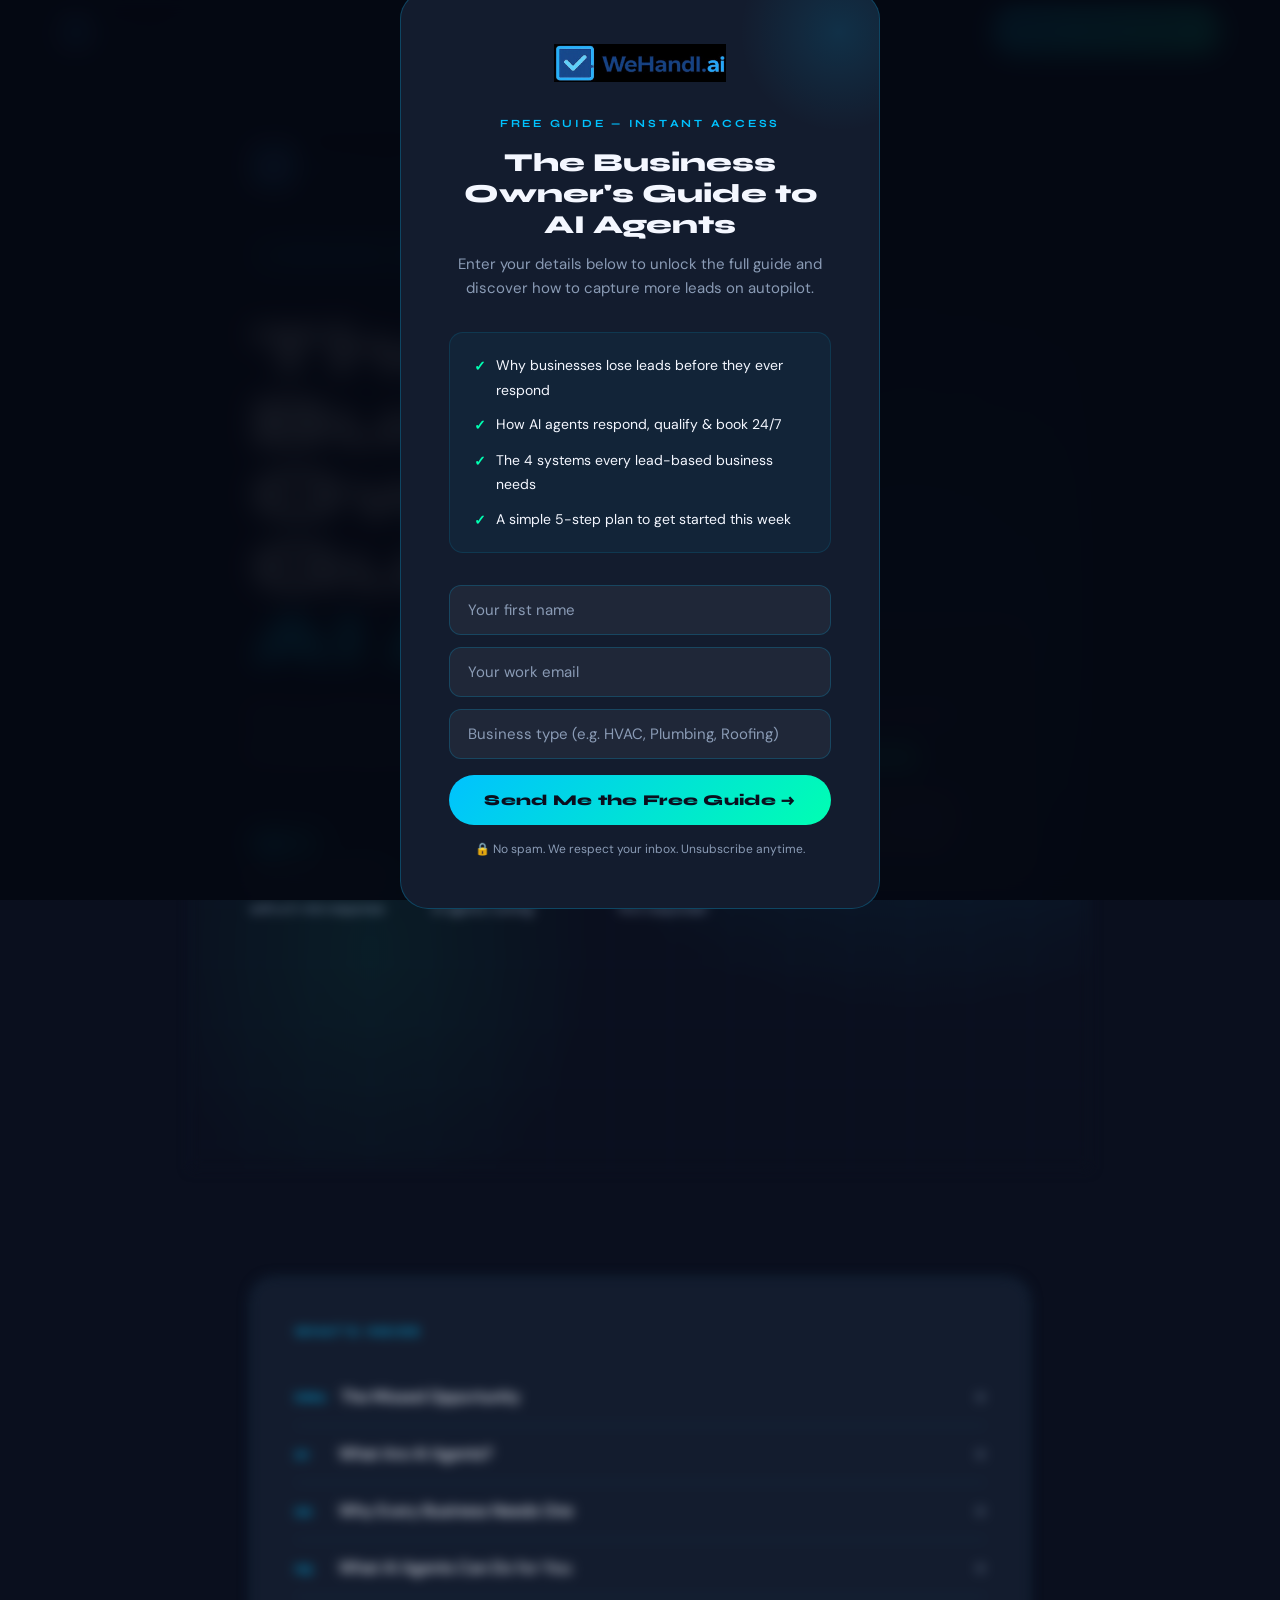
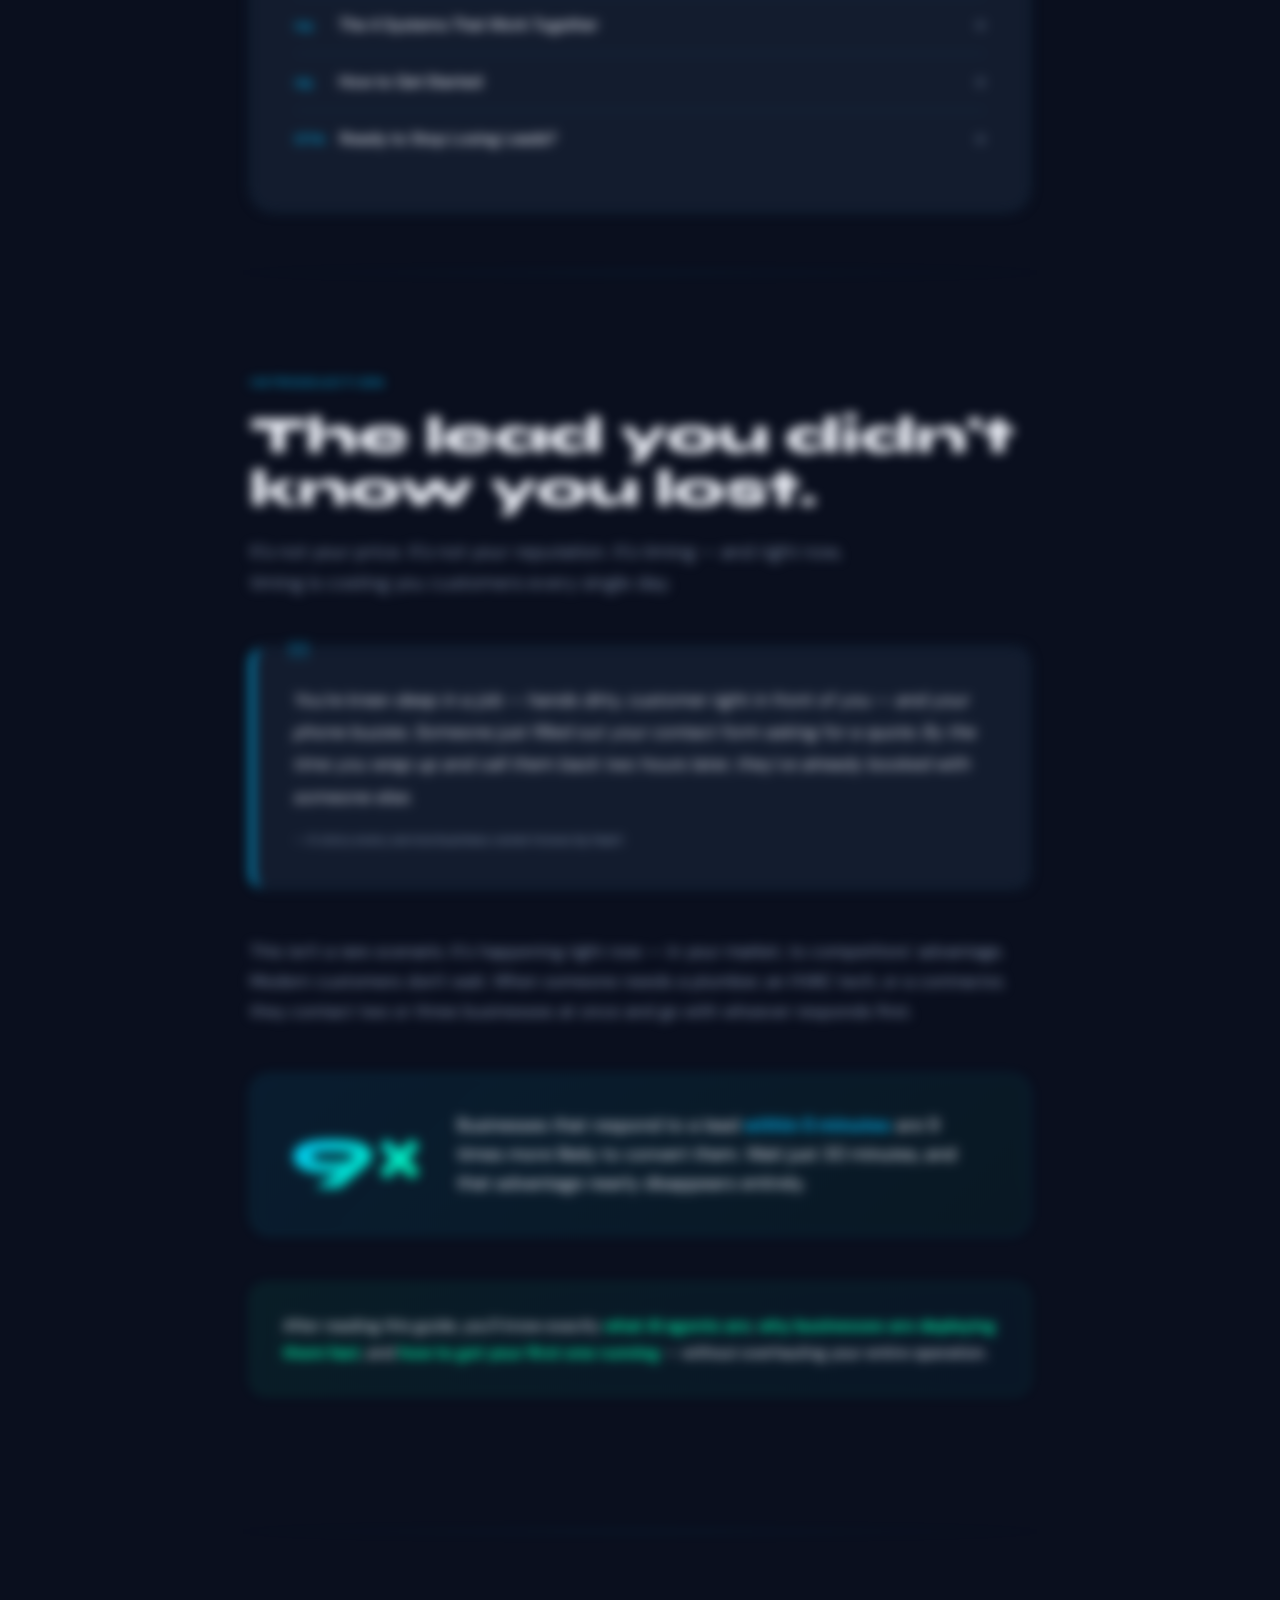
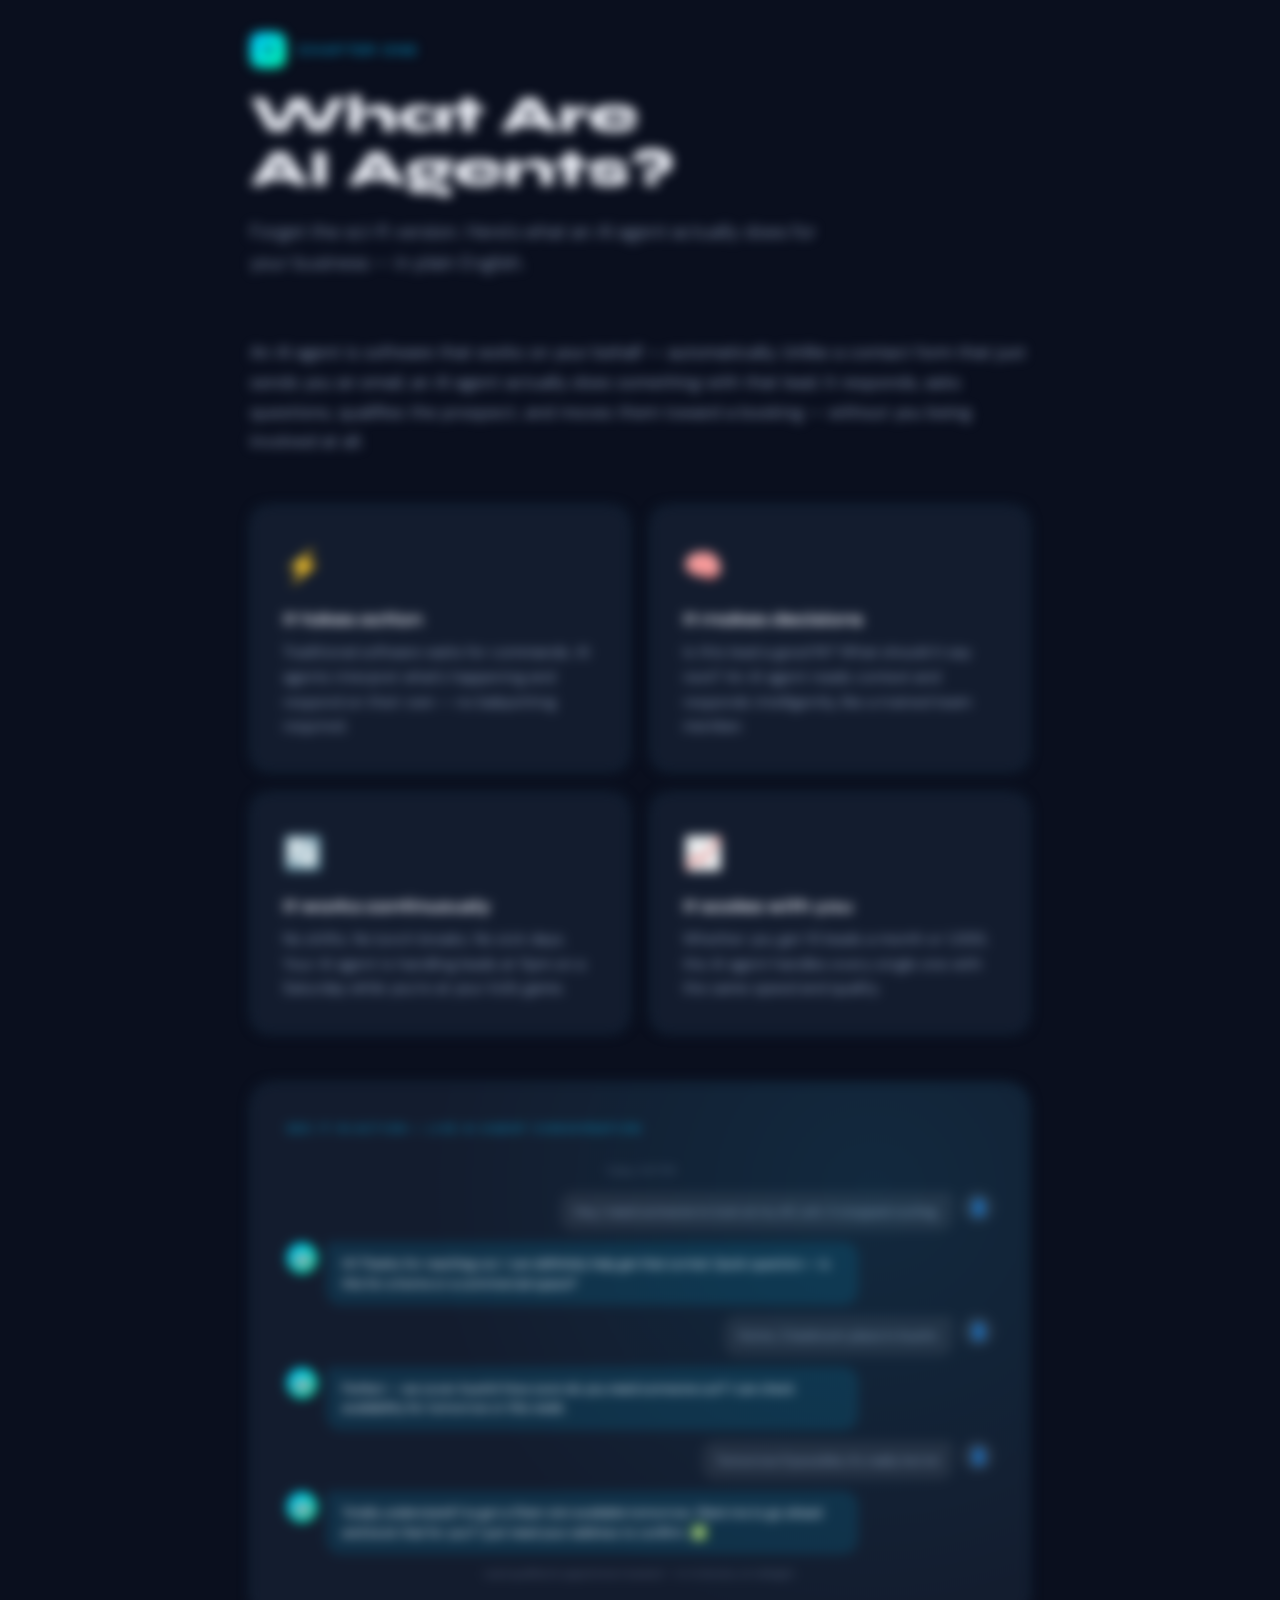
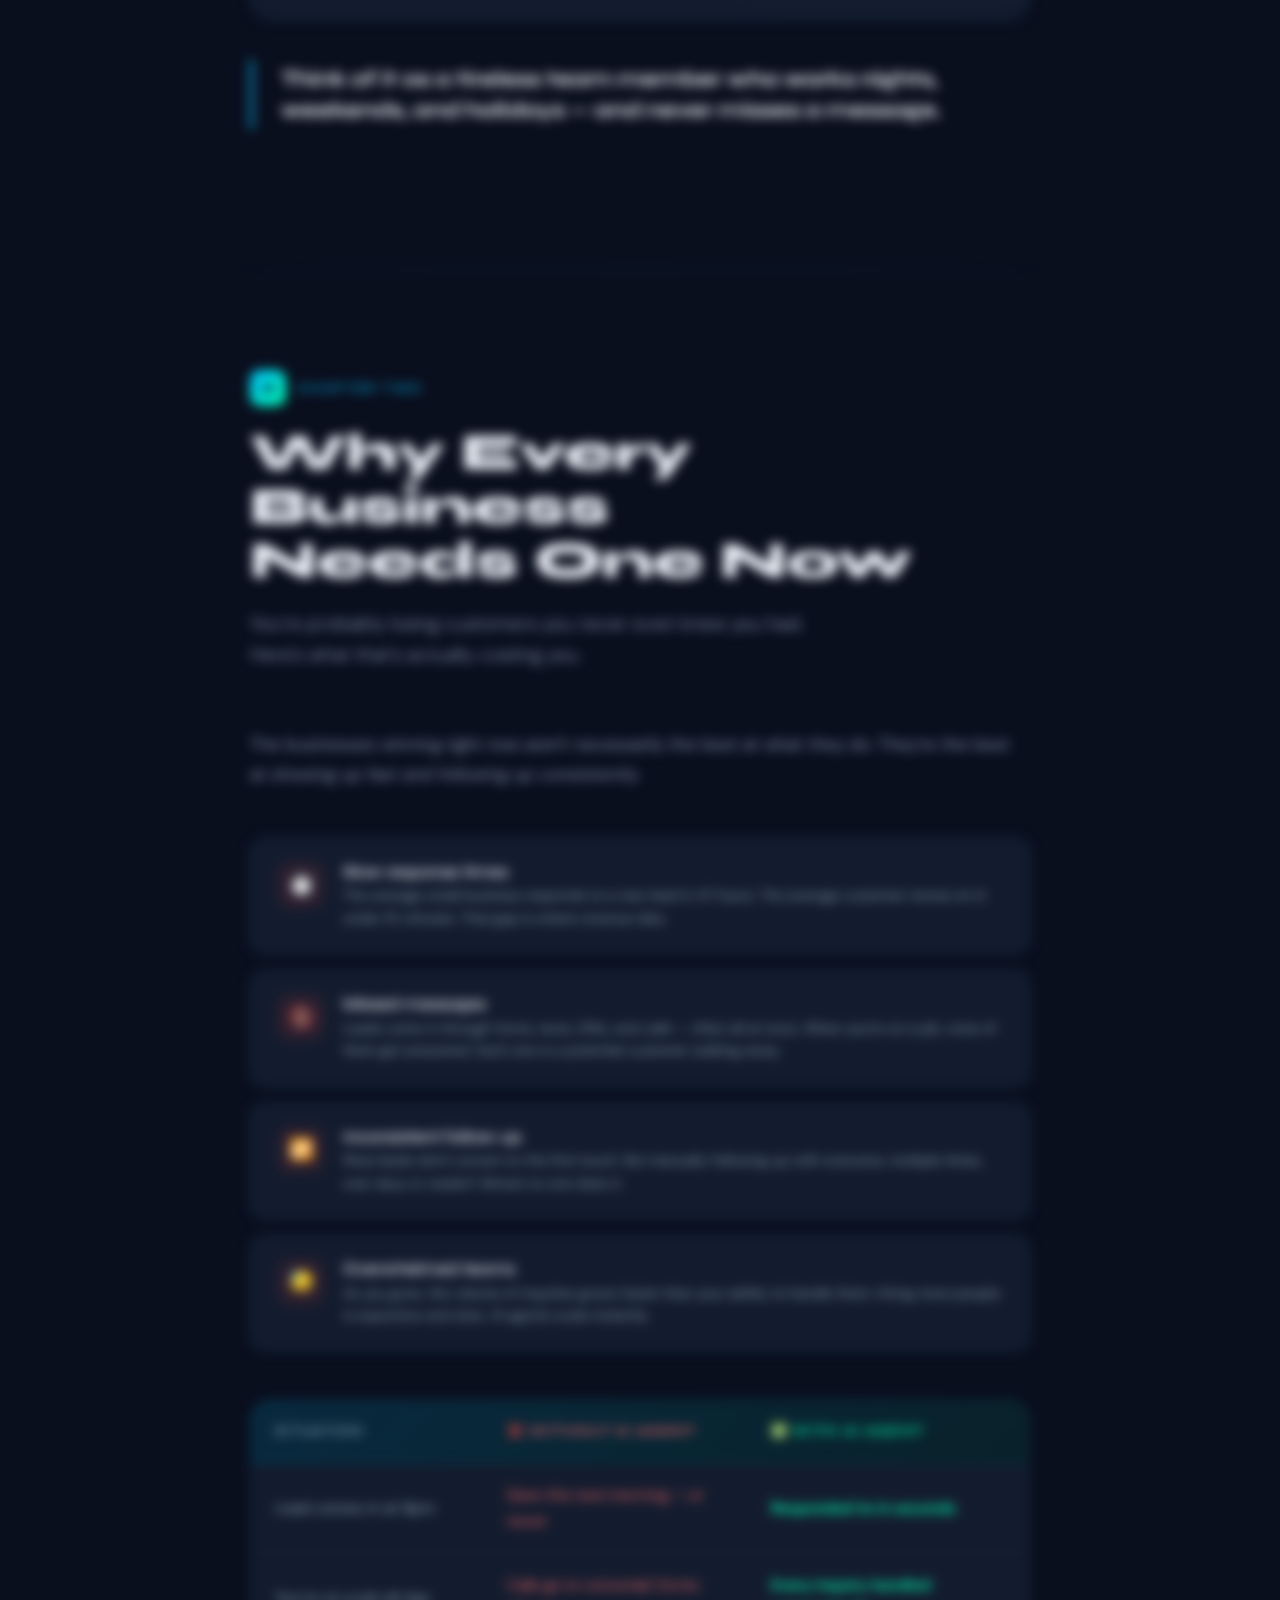
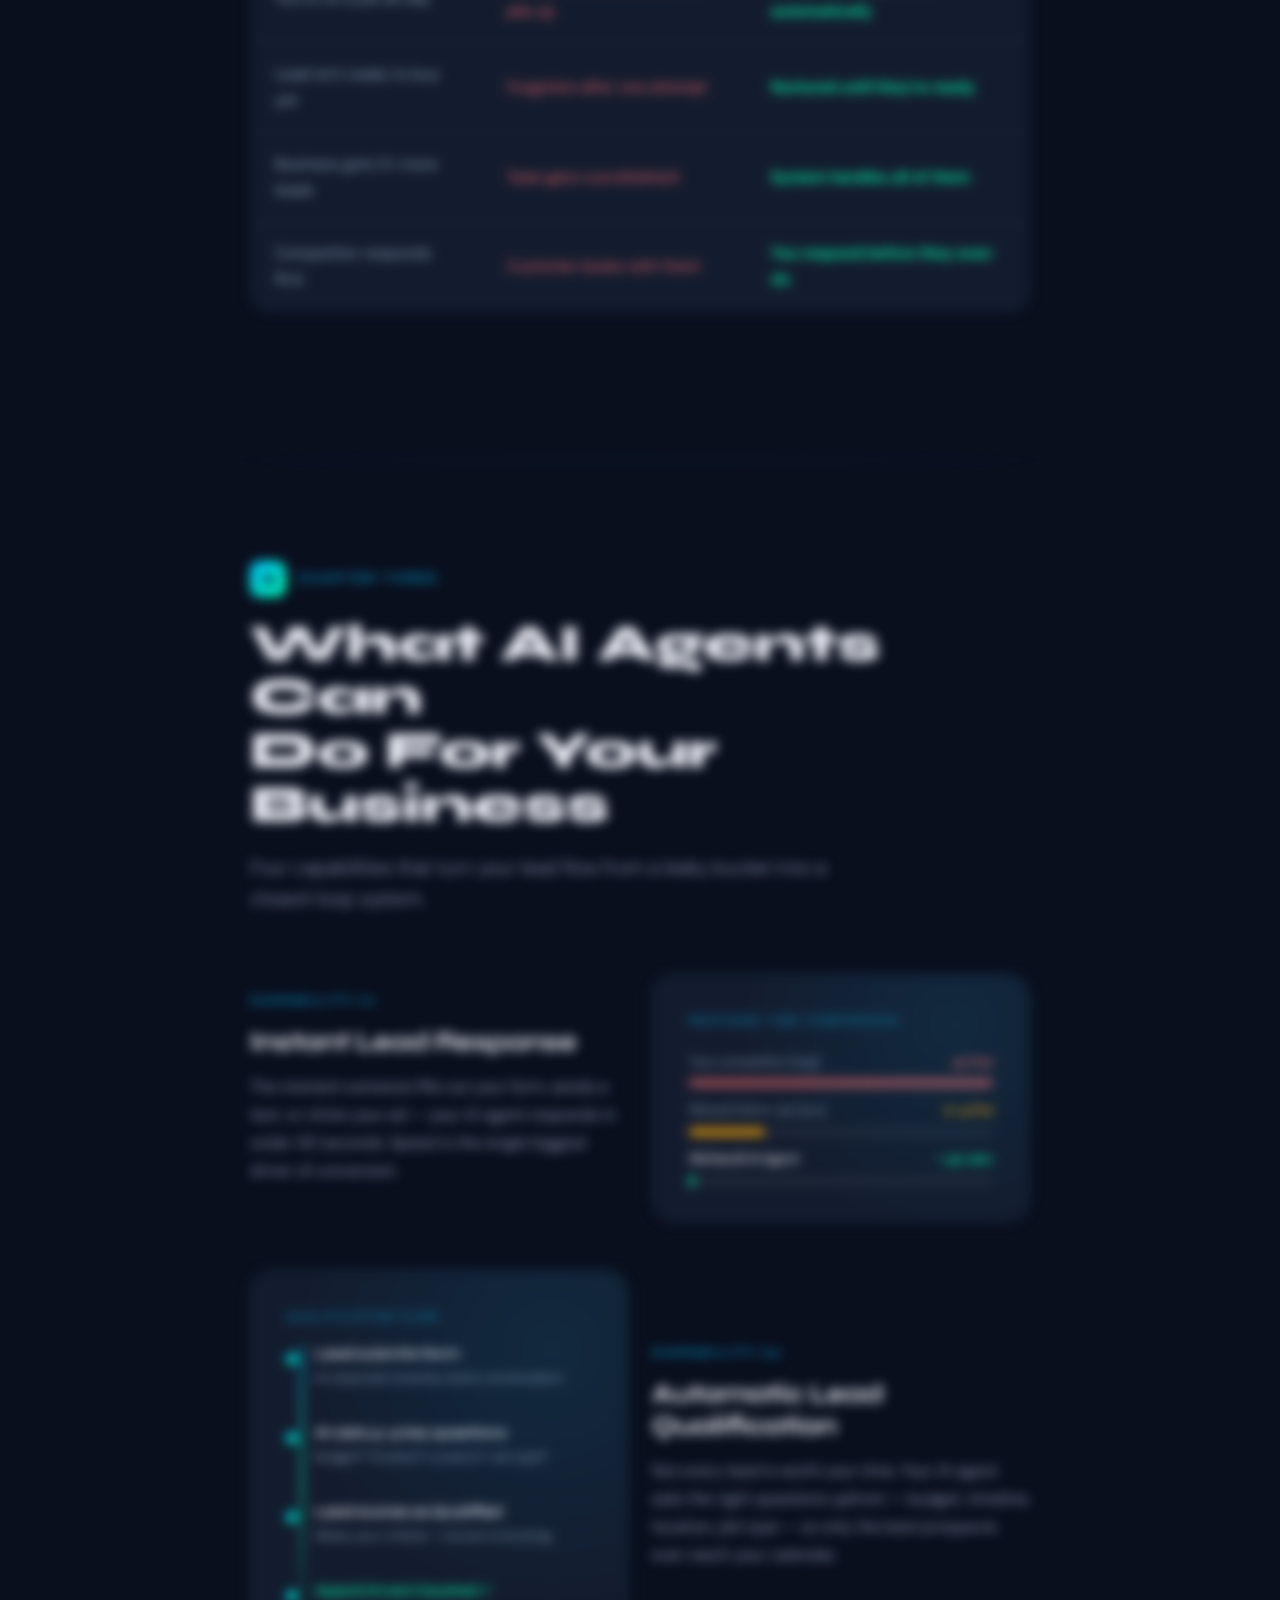
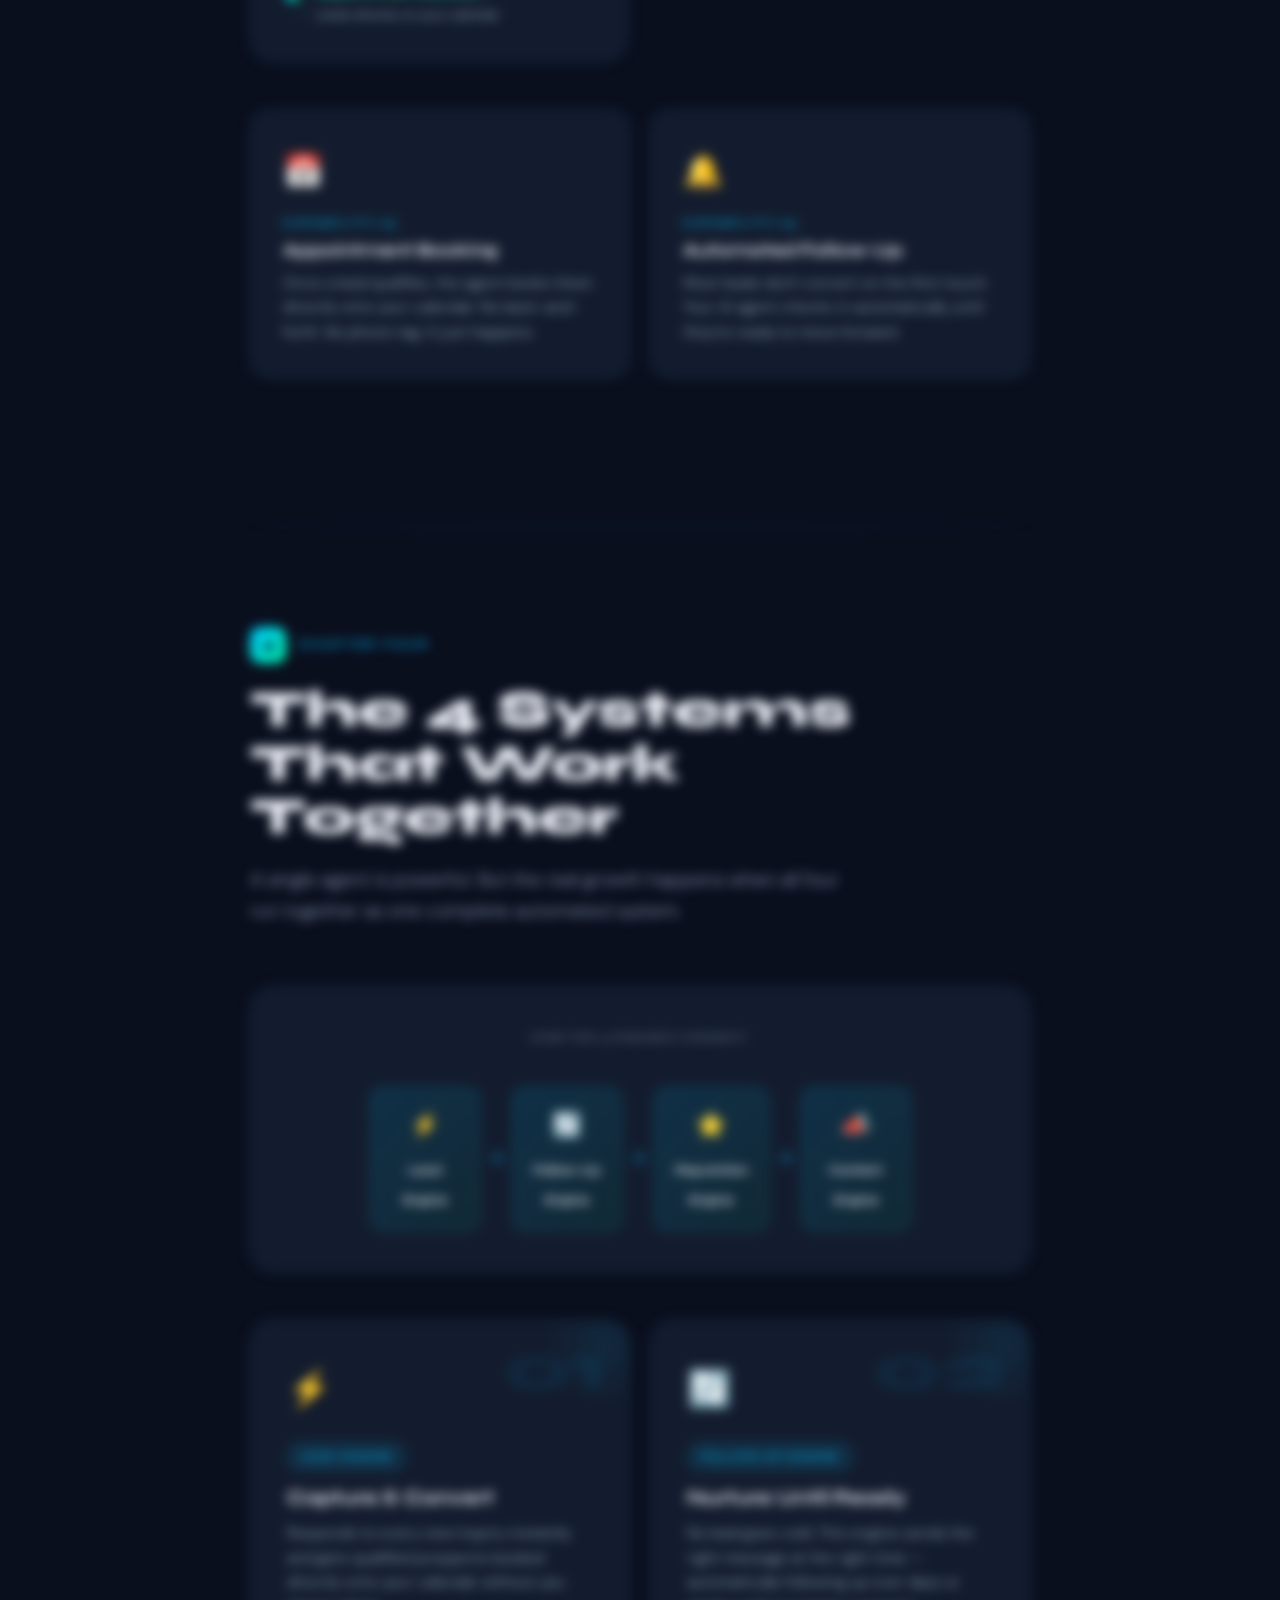
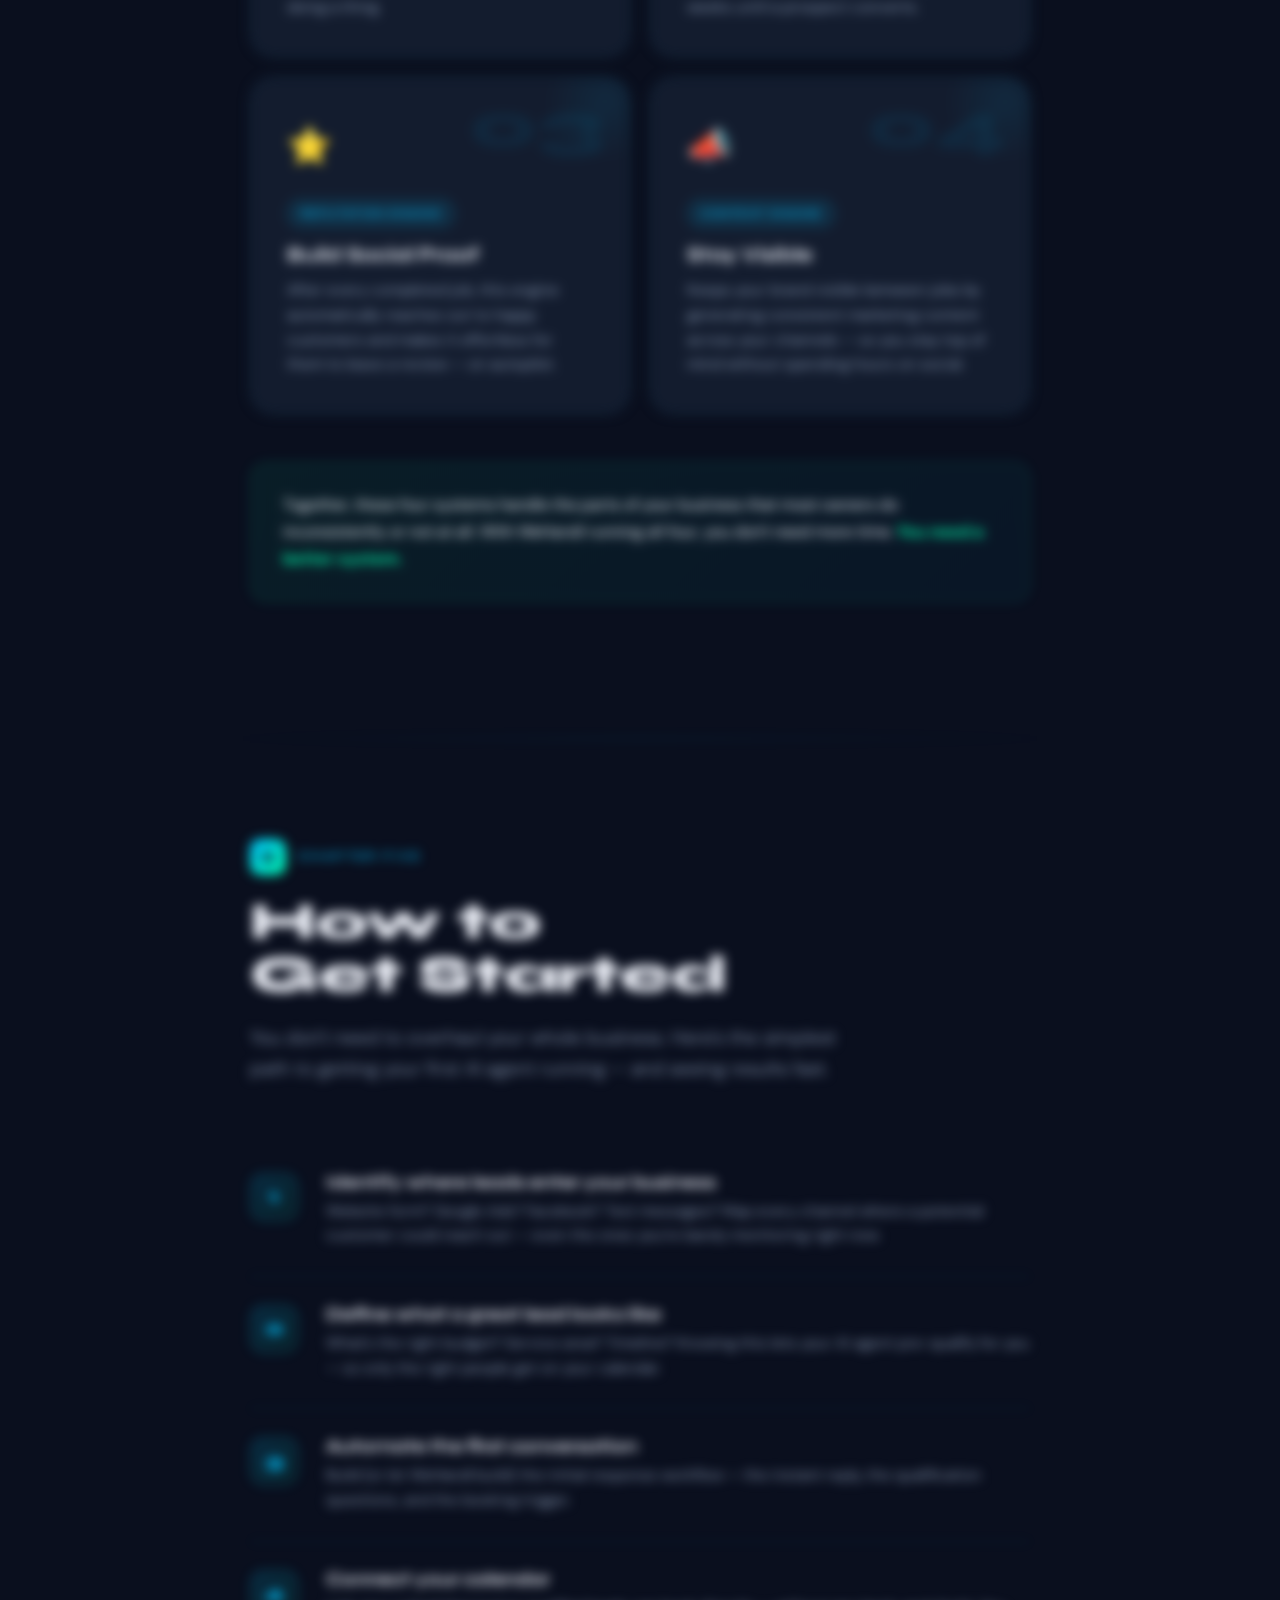
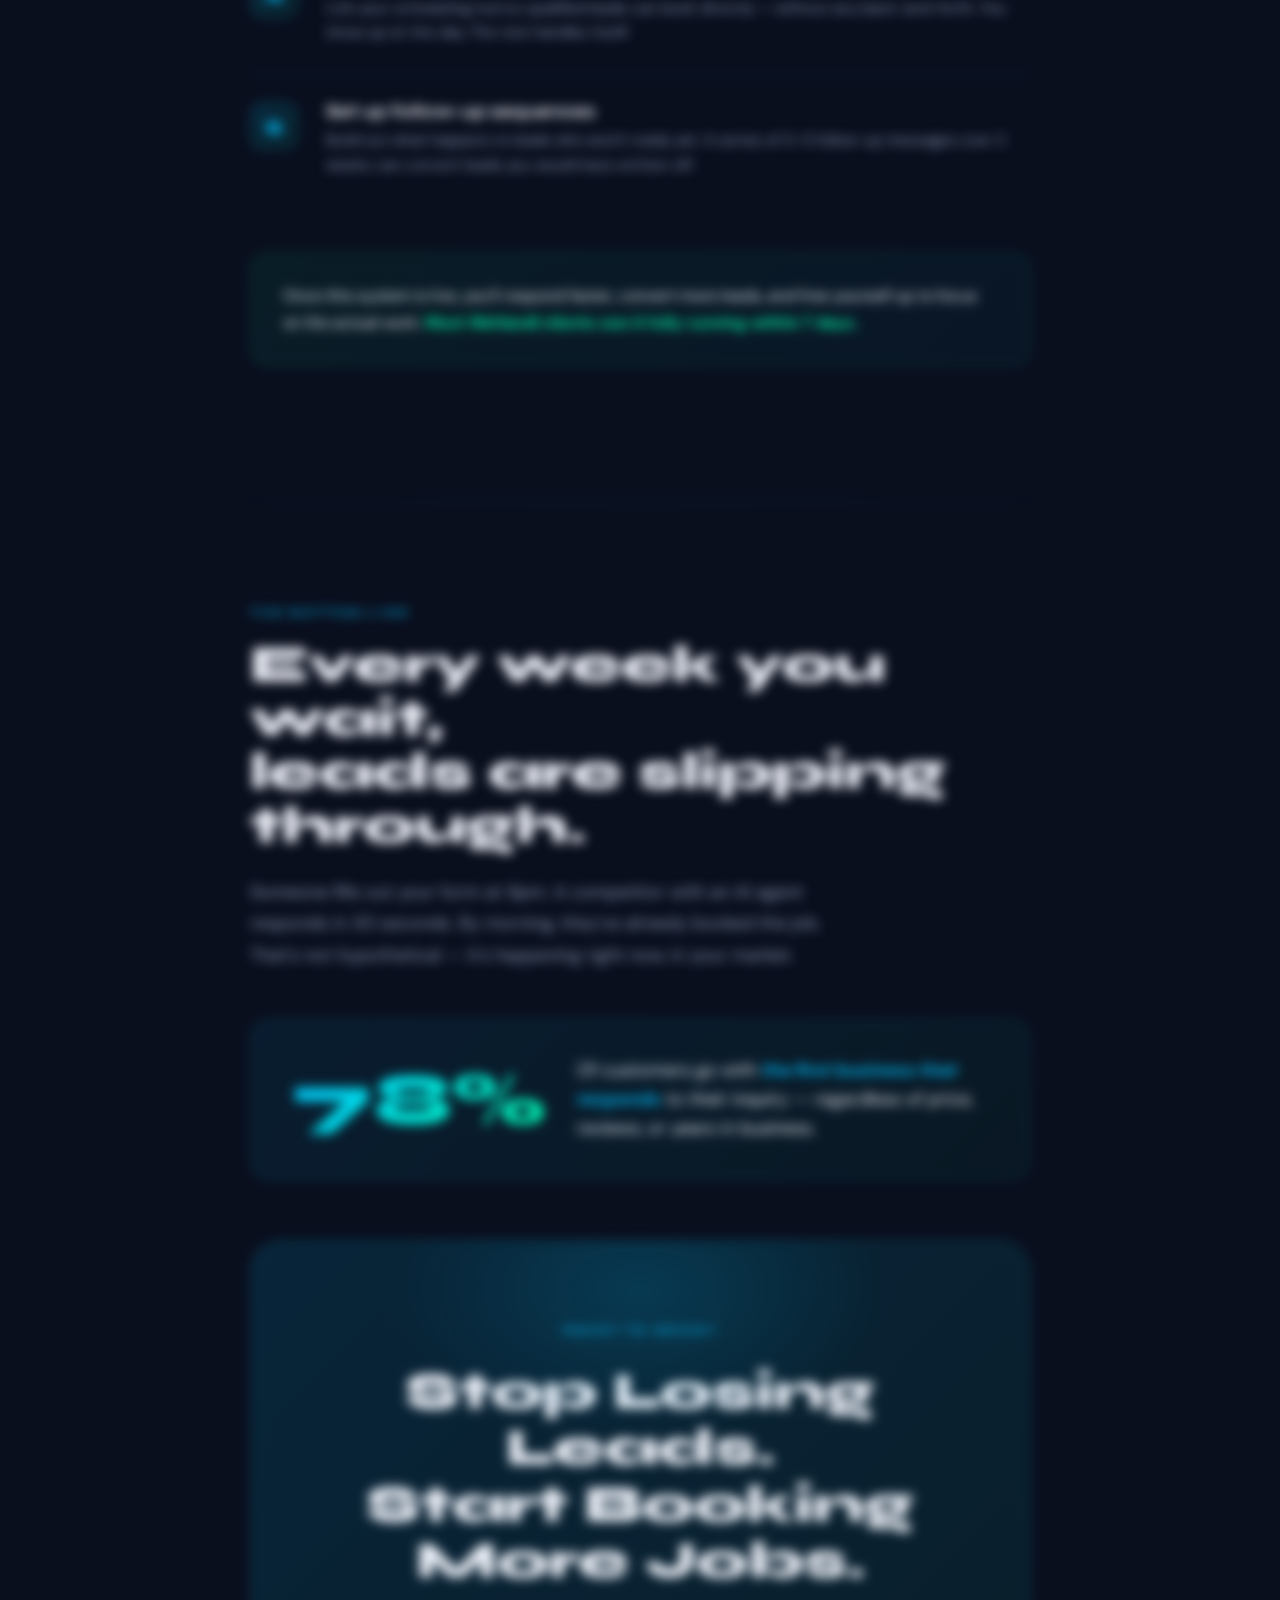
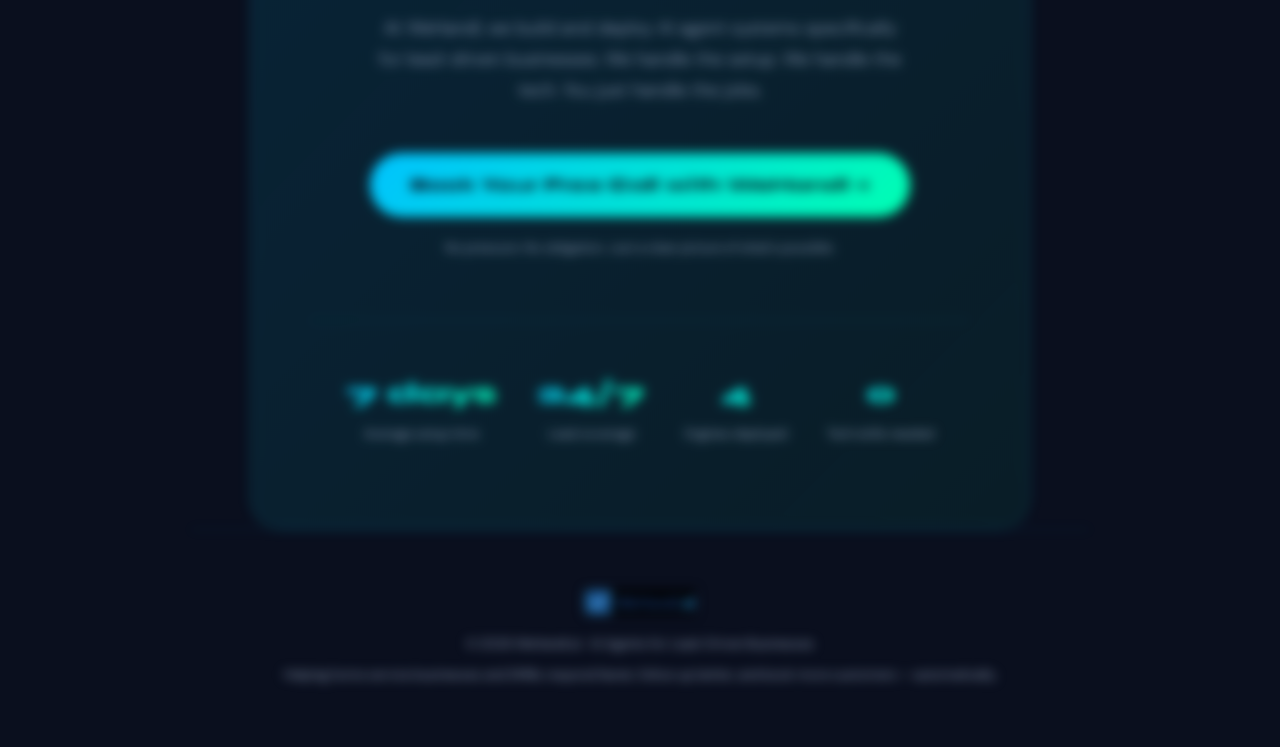
==== guide.html @ 61c63abf "Add files via upload" ====
<!DOCTYPE html>
<html lang="en">
<head>
<meta charset="UTF-8">
<meta name="viewport" content="width=device-width, initial-scale=1.0">
<title>WeHandl.ai — Free Guide: The Business Owner's Guide to AI Agents</title>
<link rel="preconnect" href="https://fonts.googleapis.com">
<link href="https://fonts.googleapis.com/css2?family=Syne:wght@400;600;700;800&family=DM+Sans:ital,opsz,wght@0,9..40,300;0,9..40,400;0,9..40,500;1,9..40,300&display=swap" rel="stylesheet">
<style>
:root {
  --navy: #0A0F1E;
  --navy-mid: #111827;
  --navy-light: #1E2A40;
  --electric: #00C2FF;
  --mint: #00FFB2;
  --white: #F4F7FF;
  --muted: #8A9BB5;
  --card-bg: #131C2E;
  --border: rgba(0,194,255,0.15);
  --red: #FF4C4C;
}
* { margin:0; padding:0; box-sizing:border-box; }
html { scroll-behavior:smooth; }
body { background:var(--navy); color:var(--white); font-family:'DM Sans',sans-serif; font-size:17px; line-height:1.75; overflow-x:hidden; }
body::before { content:''; position:fixed; inset:0; background-image:url("data:image/svg+xml,%3Csvg viewBox='0 0 256 256' xmlns='http://www.w3.org/2000/svg'%3E%3Cfilter id='noise'%3E%3CfeTurbulence type='fractalNoise' baseFrequency='0.9' numOctaves='4' stitchTiles='stitch'/%3E%3C/filter%3E%3Crect width='100%25' height='100%25' filter='url(%23noise)' opacity='0.03'/%3E%3C/svg%3E"); pointer-events:none; z-index:0; opacity:0.4; }
h1,h2,h3,h4 { font-family:'Syne',sans-serif; line-height:1.1; }

/* ── GATE OVERLAY ── */
#gate-overlay {
  position:fixed; inset:0; z-index:9999;
  background:rgba(5,8,18,0.92);
  backdrop-filter:blur(12px);
  display:flex; align-items:center; justify-content:center;
  padding:20px;
}
.gate-card {
  background:var(--card-bg);
  border:1px solid rgba(0,194,255,0.25);
  border-radius:28px;
  padding:52px 48px 48px;
  max-width:480px;
  width:100%;
  position:relative;
  overflow:hidden;
  animation:gateIn 0.5s cubic-bezier(0.16,1,0.3,1) forwards;
}
@keyframes gateIn { from { opacity:0; transform:translateY(30px) scale(0.96); } to { opacity:1; transform:none; } }
.gate-card::before {
  content:''; position:absolute; top:-60px; right:-60px;
  width:200px; height:200px; border-radius:50%;
  background:radial-gradient(circle, rgba(0,194,255,0.12), transparent 70%);
  pointer-events:none;
}
.gate-logo { display:block; height:38px; margin:0 auto 32px; }
.gate-eyebrow {
  font-family:'Syne',sans-serif; font-size:11px; font-weight:700;
  letter-spacing:0.25em; text-transform:uppercase; color:var(--electric);
  text-align:center; margin-bottom:14px;
}
.gate-headline {
  font-family:'Syne',sans-serif; font-size:26px; font-weight:800;
  text-align:center; line-height:1.2; margin-bottom:12px;
}
.gate-sub {
  font-size:15px; color:var(--muted); text-align:center;
  margin-bottom:32px; line-height:1.6;
}
.gate-bullets {
  list-style:none; display:flex; flex-direction:column; gap:10px;
  margin-bottom:32px; padding:20px 24px;
  background:rgba(0,194,255,0.05);
  border:1px solid rgba(0,194,255,0.12); border-radius:14px;
}
.gate-bullets li {
  font-size:14px; color:var(--white); display:flex; align-items:flex-start; gap:10px;
}
.gate-bullets li::before {
  content:'✓'; color:var(--mint); font-weight:700; font-size:14px;
  flex-shrink:0; margin-top:1px;
}
.gate-form { display:flex; flex-direction:column; gap:12px; }
.gate-input {
  background:rgba(255,255,255,0.05);
  border:1px solid rgba(0,194,255,0.2);
  border-radius:12px; padding:14px 18px;
  font-size:15px; color:var(--white);
  font-family:'DM Sans',sans-serif;
  transition:border-color 0.2s;
  outline:none;
  width:100%;
}
.gate-input::placeholder { color:var(--muted); }
.gate-input:focus { border-color:rgba(0,194,255,0.6); }
.gate-input.error { border-color:var(--red); }
.gate-error { font-size:12px; color:var(--red); display:none; margin-top:-6px; }
.gate-btn {
  background:linear-gradient(135deg, var(--electric), var(--mint));
  color:var(--navy); font-family:'Syne',sans-serif; font-weight:800;
  font-size:15px; padding:16px 24px; border-radius:100px;
  border:none; cursor:pointer; transition:transform 0.2s, box-shadow 0.2s;
  letter-spacing:0.02em; margin-top:4px;
}
.gate-btn:hover { transform:translateY(-2px); box-shadow:0 16px 40px rgba(0,194,255,0.3); }
.gate-disclaimer { font-size:12px; color:var(--muted); text-align:center; margin-top:14px; }

/* ── EBOOK (blurred until gate cleared) ── */
#ebook-wrap { filter:blur(6px); pointer-events:none; user-select:none; transition:filter 0.6s ease; }
#ebook-wrap.unlocked { filter:none; pointer-events:auto; user-select:auto; }

/* ── NAV BAR ── */
.top-nav {
  position:sticky; top:0; z-index:100;
  background:rgba(10,15,30,0.9); backdrop-filter:blur(20px);
  border-bottom:1px solid var(--border);
  padding:0 60px; height:64px;
  display:flex; align-items:center; justify-content:space-between;
  max-width:100%;
}
.nav-logo { height:30px; }
.nav-cta {
  display:inline-flex; align-items:center; gap:8px;
  background:linear-gradient(135deg, var(--electric), var(--mint));
  color:var(--navy); font-family:'Syne',sans-serif; font-weight:800;
  font-size:13px; padding:10px 22px; border-radius:100px;
  text-decoration:none; transition:transform 0.2s;
}
.nav-cta:hover { transform:translateY(-1px); }

/* ── LAYOUT ── */
.page { position:relative; width:100%; max-width:900px; margin:0 auto; padding:100px 60px; z-index:1; }
.page-divider { width:100%; height:1px; background:linear-gradient(90deg,transparent,var(--electric),transparent); opacity:0.25; max-width:900px; margin:0 auto; }

/* ── COVER ── */
.cover {
  min-height:100vh; display:flex; flex-direction:column; justify-content:center;
  position:relative; overflow:hidden; padding:80px 60px; max-width:900px; margin:0 auto;
}
.cover-bg { position:absolute; inset:0; background:radial-gradient(ellipse 80% 60% at 80% 50%, rgba(0,194,255,0.12), transparent 60%), radial-gradient(ellipse 50% 50% at 20% 80%, rgba(0,255,178,0.06), transparent 50%), var(--navy); z-index:0; }
.cover-grid { position:absolute; inset:0; background-image:linear-gradient(rgba(0,194,255,0.04) 1px,transparent 1px),linear-gradient(90deg,rgba(0,194,255,0.04) 1px,transparent 1px); background-size:60px 60px; z-index:0; }
.cover-content { position:relative; z-index:1; }
.cover-logo { height:44px; margin-bottom:48px; display:block; }
.cover-badge { display:inline-flex; align-items:center; gap:8px; background:rgba(0,194,255,0.1); border:1px solid rgba(0,194,255,0.3); border-radius:100px; padding:8px 20px; font-family:'Syne',sans-serif; font-size:12px; font-weight:600; letter-spacing:0.12em; text-transform:uppercase; color:var(--electric); margin-bottom:40px; }
.cover-badge .dot { width:6px; height:6px; background:var(--electric); border-radius:50%; animation:pulse 2s infinite; }
@keyframes pulse { 0%,100%{opacity:1;transform:scale(1)} 50%{opacity:0.4;transform:scale(0.8)} }
.cover h1 { font-size:clamp(42px,6vw,72px); font-weight:800; line-height:1.0; margin-bottom:24px; max-width:680px; }
.cover h1 .accent { background:linear-gradient(135deg,var(--electric),var(--mint)); -webkit-background-clip:text; -webkit-text-fill-color:transparent; background-clip:text; }
.cover-sub { font-size:20px; font-weight:300; color:var(--muted); max-width:520px; margin-bottom:60px; line-height:1.6; }
.cover-stats { display:flex; gap:48px; flex-wrap:wrap; }
.cover-stat .number { font-family:'Syne',sans-serif; font-size:36px; font-weight:800; background:linear-gradient(135deg,var(--electric),var(--mint)); -webkit-background-clip:text; -webkit-text-fill-color:transparent; background-clip:text; display:block; line-height:1; margin-bottom:4px; }
.cover-stat .label { font-size:13px; color:var(--muted); }
.cover-bottom { display:flex; justify-content:space-between; align-items:flex-end; margin-top:80px; padding-top:40px; border-top:1px solid var(--border); }
.cover-bottom-logo { height:28px; }
.cover-tagline { font-size:13px; color:var(--muted); text-align:right; }
.cover-float-card { position:absolute; right:60px; top:50%; transform:translateY(-50%); width:240px; background:var(--card-bg); border:1px solid var(--border); border-radius:20px; padding:28px; z-index:2; }
.cover-float-card .card-icon { width:44px; height:44px; background:linear-gradient(135deg,rgba(0,194,255,0.2),rgba(0,255,178,0.1)); border-radius:12px; display:flex; align-items:center; justify-content:center; font-size:22px; margin-bottom:16px; }
.cover-float-card .card-label { font-size:11px; color:var(--muted); text-transform:uppercase; letter-spacing:0.1em; font-family:'Syne',sans-serif; margin-bottom:6px; }
.cover-float-card .card-value { font-family:'Syne',sans-serif; font-size:28px; font-weight:800; color:var(--mint); }
.cover-float-card .card-desc { font-size:13px; color:var(--muted); margin-top:8px; }

/* ── TYPOGRAPHY ── */
.eyebrow { font-family:'Syne',sans-serif; font-size:11px; font-weight:700; letter-spacing:0.25em; text-transform:uppercase; color:var(--electric); display:block; margin-bottom:16px; }
.section-header { margin-bottom:60px; }
.chapter-label { display:inline-flex; align-items:center; gap:12px; margin-bottom:20px; }
.chapter-num { width:36px; height:36px; background:linear-gradient(135deg,var(--electric),var(--mint)); border-radius:10px; display:flex; align-items:center; justify-content:center; font-family:'Syne',sans-serif; font-size:14px; font-weight:800; color:var(--navy); }
.chapter-text { font-family:'Syne',sans-serif; font-size:12px; font-weight:600; letter-spacing:0.2em; text-transform:uppercase; color:var(--electric); }
.section-title { font-size:clamp(32px,4vw,52px); font-weight:800; line-height:1.05; margin-bottom:20px; }
.section-lead { font-size:19px; color:var(--muted); max-width:600px; line-height:1.65; font-weight:300; }

/* ── INTRO ── */
.intro-scenario { background:var(--card-bg); border:1px solid var(--border); border-left:4px solid var(--electric); border-radius:16px; padding:36px 40px; margin:48px 0; position:relative; }
.intro-scenario::before { content:'"'; position:absolute; top:-20px; left:32px; font-family:'Syne',sans-serif; font-size:80px; color:var(--electric); opacity:0.3; line-height:1; }
.intro-scenario p { font-size:18px; font-style:italic; color:var(--white); line-height:1.8; font-weight:300; }
.intro-scenario .scenario-credit { margin-top:16px; font-size:13px; color:var(--muted); font-style:normal; }

/* ── STAT CALLOUT ── */
.stat-callout { display:flex; align-items:center; gap:32px; background:linear-gradient(135deg,rgba(0,194,255,0.08),rgba(0,255,178,0.04)); border:1px solid rgba(0,194,255,0.2); border-radius:20px; padding:36px 40px; margin:48px 0; }
.stat-callout .big-stat { font-family:'Syne',sans-serif; font-size:72px; font-weight:800; line-height:1; background:linear-gradient(135deg,var(--electric),var(--mint)); -webkit-background-clip:text; -webkit-text-fill-color:transparent; background-clip:text; white-space:nowrap; flex-shrink:0; }
.stat-callout .stat-context { font-size:18px; color:var(--white); line-height:1.6; }
.stat-callout .stat-context strong { color:var(--electric); }

/* ── CAPABILITY GRID ── */
.cap-grid { display:grid; grid-template-columns:1fr 1fr; gap:20px; margin:48px 0; }
.cap-card { background:var(--card-bg); border:1px solid var(--border); border-radius:20px; padding:32px; transition:border-color 0.3s, transform 0.3s; }
.cap-card:hover { border-color:rgba(0,194,255,0.5); transform:translateY(-4px); }
.cap-icon { font-size:32px; margin-bottom:16px; display:block; }
.cap-card h3 { font-size:18px; font-weight:700; margin-bottom:10px; }
.cap-card p { font-size:15px; color:var(--muted); line-height:1.65; }

/* ── CHAT MOCK ── */
.feature-visual { background:var(--card-bg); border:1px solid var(--border); border-radius:24px; padding:36px; position:relative; overflow:hidden; }
.feature-visual::after { content:''; position:absolute; inset:0; background:radial-gradient(circle at 80% 20%,rgba(0,194,255,0.08),transparent 60%); pointer-events:none; }
.mock-chat { display:flex; flex-direction:column; gap:12px; }
.chat-msg { display:flex; align-items:flex-start; gap:10px; }
.chat-msg.ai { flex-direction:row; }
.chat-msg.user { flex-direction:row-reverse; }
.chat-avatar { width:30px; height:30px; border-radius:50%; display:flex; align-items:center; justify-content:center; font-size:14px; flex-shrink:0; }
.chat-msg.ai .chat-avatar { background:linear-gradient(135deg,var(--electric),var(--mint)); }
.chat-msg.user .chat-avatar { background:rgba(255,255,255,0.1); }
.chat-bubble { max-width:75%; padding:10px 14px; border-radius:14px; font-size:13px; line-height:1.5; }
.chat-msg.ai .chat-bubble { background:rgba(0,194,255,0.12); border:1px solid rgba(0,194,255,0.2); color:var(--white); border-top-left-radius:4px; }
.chat-msg.user .chat-bubble { background:rgba(255,255,255,0.07); color:var(--muted); border-top-right-radius:4px; }
.chat-time { font-size:10px; color:var(--muted); text-align:center; opacity:0.6; }

/* ── PAIN LIST ── */
.pain-list { margin:48px 0; display:flex; flex-direction:column; gap:16px; }
.pain-item { display:flex; align-items:flex-start; gap:20px; padding:24px 28px; background:var(--card-bg); border:1px solid var(--border); border-radius:16px; transition:border-color 0.3s; }
.pain-item:hover { border-color:rgba(0,194,255,0.4); }
.pain-icon { width:44px; height:44px; border-radius:12px; background:rgba(255,60,60,0.1); border:1px solid rgba(255,60,60,0.2); display:flex; align-items:center; justify-content:center; font-size:20px; flex-shrink:0; }
.pain-item h4 { font-size:16px; font-weight:600; margin-bottom:4px; }
.pain-item p { font-size:14px; color:var(--muted); line-height:1.6; }

/* ── COMPARE TABLE ── */
.compare-table { width:100%; border-collapse:separate; border-spacing:0; margin:48px 0; border-radius:20px; overflow:hidden; border:1px solid var(--border); }
.compare-table thead tr { background:linear-gradient(135deg,rgba(0,194,255,0.15),rgba(0,255,178,0.08)); }
.compare-table th { padding:20px 24px; font-family:'Syne',sans-serif; font-size:13px; font-weight:700; text-transform:uppercase; letter-spacing:0.1em; text-align:left; border-bottom:1px solid var(--border); }
.compare-table th:first-child { color:var(--muted); }
.compare-table th:nth-child(2) { color:#ff6b6b; }
.compare-table th:nth-child(3) { color:var(--mint); }
.compare-table td { padding:18px 24px; font-size:15px; border-bottom:1px solid rgba(255,255,255,0.04); background:var(--card-bg); }
.compare-table tr:last-child td { border-bottom:none; }
.compare-table td:first-child { color:var(--muted); font-weight:500; }
.check { color:var(--mint); font-weight:700; }
.cross { color:#ff6b6b; }

/* ── FEATURE ROW ── */
.feature-row { display:grid; grid-template-columns:1fr 1fr; gap:24px; margin:48px 0; align-items:center; }
.feature-row.reverse { direction:rtl; }
.feature-row.reverse > * { direction:ltr; }
.feature-text h3 { font-size:26px; font-weight:700; margin-bottom:16px; line-height:1.2; }
.feature-text p { font-size:16px; color:var(--muted); line-height:1.75; margin-bottom:20px; }

/* ── TIMELINE ── */
.timeline { position:relative; margin:48px 0; padding-left:40px; }
.timeline::before { content:''; position:absolute; left:14px; top:0; bottom:0; width:2px; background:linear-gradient(180deg,var(--electric),var(--mint),transparent); }
.timeline-step { position:relative; margin-bottom:36px; }
.timeline-step:last-child { margin-bottom:0; }
.timeline-dot { position:absolute; left:-32px; top:4px; width:18px; height:18px; background:linear-gradient(135deg,var(--electric),var(--mint)); border-radius:50%; border:3px solid var(--navy); }
.timeline-step h4 { font-size:17px; font-weight:700; margin-bottom:6px; }
.timeline-step p { font-size:15px; color:var(--muted); line-height:1.65; }

/* ── ENGINES GRID ── */
.engines-grid { display:grid; grid-template-columns:1fr 1fr; gap:20px; margin:48px 0; }
.engine-card { background:var(--card-bg); border:1px solid var(--border); border-radius:24px; padding:36px; position:relative; overflow:hidden; transition:transform 0.3s, border-color 0.3s; }
.engine-card:hover { transform:translateY(-6px); border-color:rgba(0,194,255,0.5); }
.engine-card::before { content:''; position:absolute; top:0; right:0; width:120px; height:120px; border-radius:50%; background:radial-gradient(circle,rgba(0,194,255,0.08),transparent 70%); transform:translate(30%,-30%); }
.engine-number { font-family:'Syne',sans-serif; font-size:64px; font-weight:800; color:rgba(0,194,255,0.08); position:absolute; top:16px; right:24px; line-height:1; }
.engine-icon { font-size:36px; margin-bottom:20px; display:block; }
.engine-card h3 { font-size:20px; font-weight:700; margin-bottom:12px; }
.engine-card .engine-tag { display:inline-block; background:rgba(0,194,255,0.1); border:1px solid rgba(0,194,255,0.2); border-radius:100px; padding:4px 12px; font-size:11px; font-family:'Syne',sans-serif; font-weight:600; letter-spacing:0.1em; text-transform:uppercase; color:var(--electric); margin-bottom:16px; }
.engine-card p { font-size:15px; color:var(--muted); line-height:1.65; }

/* ── PROCESS DIAGRAM ── */
.process-diagram { background:var(--card-bg); border:1px solid var(--border); border-radius:24px; padding:40px; margin:48px 0; text-align:center; }
.process-flow { display:flex; align-items:center; justify-content:center; flex-wrap:wrap; gap:8px; }
.process-node { background:linear-gradient(135deg,rgba(0,194,255,0.12),rgba(0,255,178,0.06)); border:1px solid rgba(0,194,255,0.25); border-radius:14px; padding:16px 20px; text-align:center; min-width:110px; }
.process-node .node-icon { font-size:24px; display:block; margin-bottom:8px; }
.process-node .node-label { font-family:'Syne',sans-serif; font-size:12px; font-weight:700; color:var(--white); line-height:1.3; }
.process-arrow { color:var(--electric); font-size:20px; opacity:0.6; }

/* ── STEPS ── */
.steps-list { margin:48px 0; counter-reset:steps; display:flex; flex-direction:column; gap:0; }
.step-item { display:flex; gap:28px; align-items:flex-start; padding:28px 0; border-bottom:1px solid var(--border); transition:padding-left 0.3s; }
.step-item:last-child { border-bottom:none; }
.step-item:hover { padding-left:8px; }
.step-num { width:48px; height:48px; border-radius:14px; background:linear-gradient(135deg,rgba(0,194,255,0.15),rgba(0,255,178,0.08)); border:1px solid rgba(0,194,255,0.25); display:flex; align-items:center; justify-content:center; font-family:'Syne',sans-serif; font-size:18px; font-weight:800; color:var(--electric); flex-shrink:0; }
.step-content h4 { font-size:18px; font-weight:700; margin-bottom:6px; }
.step-content p { font-size:15px; color:var(--muted); line-height:1.65; }

/* ── HIGHLIGHT BOX ── */
.highlight-box { background:linear-gradient(135deg,rgba(0,255,178,0.06),rgba(0,194,255,0.04)); border:1px solid rgba(0,255,178,0.2); border-radius:16px; padding:28px 32px; margin:36px 0; }
.highlight-box p { font-size:16px; color:var(--white); line-height:1.7; }
.highlight-box strong { color:var(--mint); }

/* ── PULL QUOTE ── */
.pull-quote { border-left:3px solid var(--electric); padding:4px 0 4px 28px; margin:40px 0; }
.pull-quote p { font-family:'Syne',sans-serif; font-size:22px; font-weight:700; line-height:1.4; color:var(--white); }

/* ── CTA SECTION ── */
.cta-section { position:relative; overflow:hidden; background:linear-gradient(135deg,rgba(0,194,255,0.12),rgba(0,255,178,0.06)); border:1px solid rgba(0,194,255,0.25); border-radius:32px; padding:80px 60px; text-align:center; margin:0 auto; max-width:900px; }
.cta-section::before { content:''; position:absolute; top:-100px; left:50%; transform:translateX(-50%); width:500px; height:300px; background:radial-gradient(ellipse,rgba(0,194,255,0.15),transparent 70%); pointer-events:none; }
.cta-section .cta-eyebrow { font-family:'Syne',sans-serif; font-size:11px; font-weight:700; letter-spacing:0.25em; text-transform:uppercase; color:var(--electric); margin-bottom:24px; display:block; }
.cta-section h2 { font-size:clamp(32px,4vw,52px); font-weight:800; margin-bottom:24px; line-height:1.1; }
.cta-section p { font-size:18px; color:var(--muted); max-width:540px; margin:0 auto 48px; line-height:1.7; font-weight:300; }
.cta-btn { display:inline-flex; align-items:center; gap:12px; background:linear-gradient(135deg,var(--electric),var(--mint)); color:var(--navy); font-family:'Syne',sans-serif; font-weight:800; font-size:16px; padding:18px 40px; border-radius:100px; text-decoration:none; transition:transform 0.2s, box-shadow 0.2s; cursor:pointer; border:none; letter-spacing:0.02em; }
.cta-btn:hover { transform:translateY(-3px); box-shadow:0 20px 60px rgba(0,194,255,0.35); }
.cta-micro { margin-top:20px; font-size:13px; color:var(--muted); }
.cta-proof { display:flex; justify-content:center; gap:40px; margin-top:60px; padding-top:48px; border-top:1px solid var(--border); flex-wrap:wrap; }
.proof-item { text-align:center; }
.proof-item .proof-num { font-family:'Syne',sans-serif; font-size:28px; font-weight:800; background:linear-gradient(135deg,var(--electric),var(--mint)); -webkit-background-clip:text; -webkit-text-fill-color:transparent; background-clip:text; display:block; }
.proof-item .proof-label { font-size:13px; color:var(--muted); }

/* ── TOC ── */
.toc { background:var(--card-bg); border:1px solid var(--border); border-radius:24px; padding:44px; margin:48px 0 0; }
.toc-title { font-family:'Syne',sans-serif; font-size:11px; font-weight:700; letter-spacing:0.2em; text-transform:uppercase; color:var(--electric); margin-bottom:28px; }
.toc-list { list-style:none; }
.toc-item { display:flex; align-items:center; gap:16px; padding:14px 0; border-bottom:1px solid var(--border); text-decoration:none; color:inherit; transition:padding-left 0.2s; }
.toc-item:last-child { border-bottom:none; }
.toc-item:hover { padding-left:6px; }
.toc-item .toc-num { font-family:'Syne',sans-serif; font-size:12px; color:var(--electric); font-weight:700; min-width:28px; }
.toc-item .toc-name { font-size:16px; color:var(--white); font-weight:500; flex:1; }
.toc-item .toc-arrow { color:var(--muted); font-size:14px; }

/* ── FOOTER ── */
.footer { text-align:center; padding:60px; border-top:1px solid var(--border); color:var(--muted); font-size:13px; max-width:900px; margin:0 auto; }
.footer-logo { height:24px; margin-bottom:12px; }

/* ── FADE IN ── */
.fade-in { opacity:0; transform:translateY(24px); animation:fadeIn 0.7s ease forwards; }
@keyframes fadeIn { to { opacity:1; transform:none; } }
.fade-in:nth-child(1){animation-delay:0.1s}
.fade-in:nth-child(2){animation-delay:0.25s}
.fade-in:nth-child(3){animation-delay:0.4s}
.fade-in:nth-child(4){animation-delay:0.55s}
</style>
</head>
<body>

<!-- ═══ GATE OVERLAY ═══ -->
<div id="gate-overlay">
  <div class="gate-card">
    <img class="gate-logo" src="[data-uri]" alt="WeHandl.ai">
    <div class="gate-eyebrow">Free Guide — Instant Access</div>
    <h2 class="gate-headline">The Business Owner's Guide to AI Agents</h2>
    <p class="gate-sub">Enter your details below to unlock the full guide and discover how to capture more leads on autopilot.</p>
    <ul class="gate-bullets">
      <li>Why businesses lose leads before they ever respond</li>
      <li>How AI agents respond, qualify &amp; book 24/7</li>
      <li>The 4 systems every lead-based business needs</li>
      <li>A simple 5-step plan to get started this week</li>
    </ul>
    <div class="gate-form" id="gateForm">
      <input class="gate-input" id="gateName" type="text" placeholder="Your first name" autocomplete="given-name">
      <div class="gate-error" id="nameErr">Please enter your name</div>
      <input class="gate-input" id="gateEmail" type="email" placeholder="Your work email" autocomplete="email">
      <div class="gate-error" id="emailErr">Please enter a valid email</div>
      <input class="gate-input" id="gateBiz" type="text" placeholder="Business type (e.g. HVAC, Plumbing, Roofing)">
      <button class="gate-btn" onclick="unlockGuide()">Send Me the Free Guide →</button>
    </div>
    <p class="gate-disclaimer">🔒 No spam. We respect your inbox. Unsubscribe anytime.</p>
  </div>
</div>

<!-- ═══ EBOOK WRAP ═══ -->
<div id="ebook-wrap">

<!-- NAV -->
<nav class="top-nav">
  <img class="nav-logo" src="[data-uri]" alt="WeHandl.ai">
  <a class="nav-cta" href="https://wehandl.ai" target="_blank">Book a Free Call →</a>
</nav>

<!-- COVER -->
<div class="cover">
  <div class="cover-bg"></div>
  <div class="cover-grid"></div>
  <div class="cover-content">
    <img class="cover-logo fade-in" src="[data-uri]" alt="WeHandl.ai">
    <div class="cover-badge fade-in"><span class="dot"></span>Free Guide — wehandl.ai</div>
    <h1 class="fade-in">The Business<br>Owner's Guide to<br><span class="accent">AI Agents</span></h1>
    <p class="cover-sub fade-in">How to capture more leads, respond instantly,<br>and book more customers — automatically.</p>
    <div class="cover-stats fade-in">
      <div class="cover-stat"><span class="number">9×</span><span class="label">More likely to convert<br>with a 5-min response</span></div>
      <div class="cover-stat"><span class="number">24/7</span><span class="label">Lead coverage with<br>AI agents running</span></div>
      <div class="cover-stat"><span class="number">78%</span><span class="label">Leads go to the<br>first responder</span></div>
    </div>
  </div>
  <div class="cover-bottom">
    <img class="cover-bottom-logo" src="[data-uri]" alt="WeHandl.ai">
    <div class="cover-tagline">wehandl.ai<br>AI Agents for Lead-Driven Businesses</div>
  </div>
  <div class="cover-float-card fade-in">
    <div class="card-icon">🤖</div>
    <div class="card-label">New lead incoming</div>
    <div class="card-value">0:02</div>
    <div class="card-desc">AI agent responded in 2 seconds. Lead qualified. Appointment booked.</div>
  </div>
</div>

<!-- TOC -->
<div class="page" style="padding-top:60px;padding-bottom:60px;">
  <div class="toc">
    <div class="toc-title">What's Inside</div>
    <ul class="toc-list">
      <a class="toc-item" href="#intro"><span class="toc-num">Intro</span><span class="toc-name">The Missed Opportunity</span><span class="toc-arrow">→</span></a>
      <a class="toc-item" href="#ch1"><span class="toc-num">01</span><span class="toc-name">What Are AI Agents?</span><span class="toc-arrow">→</span></a>
      <a class="toc-item" href="#ch2"><span class="toc-num">02</span><span class="toc-name">Why Every Business Needs One</span><span class="toc-arrow">→</span></a>
      <a class="toc-item" href="#ch3"><span class="toc-num">03</span><span class="toc-name">What AI Agents Can Do for You</span><span class="toc-arrow">→</span></a>
      <a class="toc-item" href="#ch4"><span class="toc-num">04</span><span class="toc-name">The 4 Systems That Work Together</span><span class="toc-arrow">→</span></a>
      <a class="toc-item" href="#ch5"><span class="toc-num">05</span><span class="toc-name">How to Get Started</span><span class="toc-arrow">→</span></a>
      <a class="toc-item" href="#cta"><span class="toc-num">CTA</span><span class="toc-name">Ready to Stop Losing Leads?</span><span class="toc-arrow">→</span></a>
    </ul>
  </div>
</div>

<div class="page-divider"></div>

<!-- INTRO -->
<div id="intro" class="page">
  <span class="eyebrow">Introduction</span>
  <h2 class="section-title">The lead you didn't<br>know you lost.</h2>
  <p class="section-lead">It's not your price. It's not your reputation. It's timing — and right now, timing is costing you customers every single day.</p>
  <div class="intro-scenario">
    <p>You're knee-deep in a job — hands dirty, customer right in front of you — and your phone buzzes. Someone just filled out your contact form asking for a quote. By the time you wrap up and call them back two hours later, they've already booked with someone else.</p>
    <div class="scenario-credit">— A story every service business owner knows by heart</div>
  </div>
  <p style="color:var(--muted);font-size:17px;margin-bottom:24px;">This isn't a rare scenario. It's happening right now — in your market, to competitors' advantage. Modern customers don't wait. When someone needs a plumber, an HVAC tech, or a contractor, they contact two or three businesses at once and go with whoever responds first.</p>
  <div class="stat-callout">
    <div class="big-stat">9×</div>
    <div class="stat-context">Businesses that respond to a lead <strong>within 5 minutes</strong> are 9 times more likely to convert them. Wait just 30 minutes, and that advantage nearly disappears entirely.</div>
  </div>
  <div class="highlight-box">
    <p>After reading this guide, you'll know exactly <strong>what AI agents are</strong>, <strong>why businesses are deploying them fast</strong>, and <strong>how to get your first one running</strong> — without overhauling your entire operation.</p>
  </div>
</div>

<div class="page-divider"></div>

<!-- CH1 -->
<div id="ch1" class="page">
  <div class="section-header">
    <div class="chapter-label"><div class="chapter-num">1</div><span class="chapter-text">Chapter One</span></div>
    <h2 class="section-title">What Are<br>AI Agents?</h2>
    <p class="section-lead">Forget the sci-fi version. Here's what an AI agent actually does for your business — in plain English.</p>
  </div>
  <p style="color:var(--muted);font-size:17px;margin-bottom:32px;">An AI agent is software that works on your behalf — automatically. Unlike a contact form that just sends you an email, an AI agent actually <em>does something</em> with that lead. It responds, asks questions, qualifies the prospect, and moves them toward a booking — without you being involved at all.</p>
  <div class="cap-grid">
    <div class="cap-card"><span class="cap-icon">⚡</span><h3>It takes action</h3><p>Traditional software waits for commands. AI agents interpret what's happening and respond on their own — no babysitting required.</p></div>
    <div class="cap-card"><span class="cap-icon">🧠</span><h3>It makes decisions</h3><p>Is this lead a good fit? What should it say next? An AI agent reads context and responds intelligently, like a trained team member.</p></div>
    <div class="cap-card"><span class="cap-icon">🔄</span><h3>It works continuously</h3><p>No shifts. No lunch breaks. No sick days. Your AI agent is handling leads at 11pm on a Saturday while you're at your kid's game.</p></div>
    <div class="cap-card"><span class="cap-icon">📈</span><h3>It scales with you</h3><p>Whether you get 10 leads a month or 1,000, the AI agent handles every single one with the same speed and quality.</p></div>
  </div>
  <div class="feature-visual" style="margin-top:0;">
    <p style="font-family:'Syne',sans-serif;font-size:11px;text-transform:uppercase;letter-spacing:0.2em;color:var(--electric);margin-bottom:24px;">See it in action — Live AI Agent Conversation</p>
    <div class="mock-chat">
      <div class="chat-time">Today, 11:47 PM</div>
      <div class="chat-msg user"><div class="chat-avatar">👤</div><div class="chat-bubble">Hey, I need someone to look at my AC unit. It stopped cooling.</div></div>
      <div class="chat-msg ai"><div class="chat-avatar">🤖</div><div class="chat-bubble">Hi! Thanks for reaching out. I can definitely help get that sorted. Quick question — is this for a home or a commercial space?</div></div>
      <div class="chat-msg user"><div class="chat-avatar">👤</div><div class="chat-bubble">Home. 3 bedroom place in Austin.</div></div>
      <div class="chat-msg ai"><div class="chat-avatar">🤖</div><div class="chat-bubble">Perfect — we cover Austin! How soon do you need someone out? I can check availability for tomorrow or this week.</div></div>
      <div class="chat-msg user"><div class="chat-avatar">👤</div><div class="chat-bubble">Tomorrow if possible, it's really hot lol</div></div>
      <div class="chat-msg ai"><div class="chat-avatar">🤖</div><div class="chat-bubble">Totally understand! I've got a 10am slot available tomorrow. Want me to go ahead and book that for you? I just need your address to confirm. ✅</div></div>
      <div class="chat-time">Lead qualified &amp; appointment booked — in 4 minutes, at midnight.</div>
    </div>
  </div>
  <div class="pull-quote" style="margin-top:40px;"><p>Think of it as a tireless team member who works nights, weekends, and holidays — and never misses a message.</p></div>
</div>

<div class="page-divider"></div>

<!-- CH2 -->
<div id="ch2" class="page">
  <div class="section-header">
    <div class="chapter-label"><div class="chapter-num">2</div><span class="chapter-text">Chapter Two</span></div>
    <h2 class="section-title">Why Every Business<br>Needs One Now</h2>
    <p class="section-lead">You're probably losing customers you never even knew you had. Here's what that's actually costing you.</p>
  </div>
  <p style="color:var(--muted);font-size:17px;margin-bottom:32px;">The businesses winning right now aren't necessarily the best at what they do. They're the best at <em>showing up fast and following up consistently.</em></p>
  <div class="pain-list">
    <div class="pain-item"><div class="pain-icon">⏱️</div><div><h4>Slow response times</h4><p>The average small business responds to a new lead in 47 hours. The average customer moves on in under 10 minutes. That gap is where revenue dies.</p></div></div>
    <div class="pain-item"><div class="pain-icon">📵</div><div><h4>Missed messages</h4><p>Leads come in through forms, texts, DMs, and calls — often all at once. When you're on a job, none of them get answered. Each one is a potential customer walking away.</p></div></div>
    <div class="pain-item"><div class="pain-icon">🔁</div><div><h4>Inconsistent follow-up</h4><p>Most leads don't convert on the first touch. But manually following up with everyone, multiple times, over days or weeks? Almost no one does it.</p></div></div>
    <div class="pain-item"><div class="pain-icon">😓</div><div><h4>Overwhelmed teams</h4><p>As you grow, the volume of inquiries grows faster than your ability to handle them. Hiring more people is expensive and slow. AI agents scale instantly.</p></div></div>
  </div>
  <table class="compare-table">
    <thead><tr><th>Situation</th><th>❌ Without AI Agent</th><th>✅ With AI Agent</th></tr></thead>
    <tbody>
      <tr><td>Lead comes in at 9pm</td><td class="cross">Seen the next morning — or never</td><td class="check">Responded to in seconds</td></tr>
      <tr><td>You're on a job all day</td><td class="cross">Calls go to voicemail, forms pile up</td><td class="check">Every inquiry handled automatically</td></tr>
      <tr><td>Lead isn't ready to buy yet</td><td class="cross">Forgotten after one attempt</td><td class="check">Nurtured until they're ready</td></tr>
      <tr><td>Business gets 5× more leads</td><td class="cross">Team gets overwhelmed</td><td class="check">System handles all of them</td></tr>
      <tr><td>Competitor responds first</td><td class="cross">Customer books with them</td><td class="check">You respond before they even do</td></tr>
    </tbody>
  </table>
</div>

<div class="page-divider"></div>

<!-- CH3 -->
<div id="ch3" class="page">
  <div class="section-header">
    <div class="chapter-label"><div class="chapter-num">3</div><span class="chapter-text">Chapter Three</span></div>
    <h2 class="section-title">What AI Agents Can<br>Do For Your Business</h2>
    <p class="section-lead">Four capabilities that turn your lead flow from a leaky bucket into a closed-loop system.</p>
  </div>
  <div class="feature-row" style="margin-bottom:48px;">
    <div class="feature-text">
      <span class="eyebrow">Capability 01</span>
      <h3>Instant Lead Response</h3>
      <p>The moment someone fills out your form, sends a text, or clicks your ad — your AI agent responds in under 30 seconds. Speed is the single biggest driver of conversion.</p>
    </div>
    <div class="feature-visual">
      <p style="font-family:'Syne',sans-serif;font-size:11px;text-transform:uppercase;letter-spacing:0.2em;color:var(--electric);margin-bottom:20px;">Response time comparison</p>
      <div style="display:flex;flex-direction:column;gap:12px;">
        <div><div style="display:flex;justify-content:space-between;margin-bottom:6px;"><span style="font-size:13px;color:var(--muted);">Your competitor (avg)</span><span style="font-size:13px;color:#ff6b6b;font-family:'Syne',sans-serif;font-weight:700;">47 hrs</span></div><div style="height:8px;background:rgba(255,255,255,0.06);border-radius:100px;"><div style="height:100%;width:100%;background:#ff6b6b;border-radius:100px;opacity:0.6;"></div></div></div>
        <div><div style="display:flex;justify-content:space-between;margin-bottom:6px;"><span style="font-size:13px;color:var(--muted);">Manual follow-up (you)</span><span style="font-size:13px;color:#ffaa00;font-family:'Syne',sans-serif;font-weight:700;">2–4 hrs</span></div><div style="height:8px;background:rgba(255,255,255,0.06);border-radius:100px;"><div style="height:100%;width:25%;background:#ffaa00;border-radius:100px;opacity:0.8;"></div></div></div>
        <div><div style="display:flex;justify-content:space-between;margin-bottom:6px;"><span style="font-size:13px;color:var(--white);font-weight:500;">WeHandl AI Agent</span><span style="font-size:13px;color:var(--mint);font-family:'Syne',sans-serif;font-weight:700;">&lt; 30 sec</span></div><div style="height:8px;background:rgba(255,255,255,0.06);border-radius:100px;"><div style="height:100%;width:2%;background:var(--mint);border-radius:100px;"></div></div></div>
      </div>
    </div>
  </div>
  <div class="feature-row reverse" style="margin-bottom:48px;">
    <div class="feature-text">
      <span class="eyebrow">Capability 02</span>
      <h3>Automatic Lead Qualification</h3>
      <p>Not every lead is worth your time. Your AI agent asks the right questions upfront — budget, timeline, location, job type — so only the best prospects ever reach your calendar.</p>
    </div>
    <div class="feature-visual">
      <p style="font-family:'Syne',sans-serif;font-size:11px;text-transform:uppercase;letter-spacing:0.2em;color:var(--electric);margin-bottom:20px;">Qualification flow</p>
      <div class="timeline" style="margin:0;padding-left:28px;">
        <div class="timeline-step"><div class="timeline-dot"></div><h4 style="font-size:14px;">Lead submits form</h4><p style="font-size:13px;">AI responds instantly, starts conversation</p></div>
        <div class="timeline-step"><div class="timeline-dot"></div><h4 style="font-size:14px;">AI asks 3–4 key questions</h4><p style="font-size:13px;">Budget? Timeline? Location? Job type?</p></div>
        <div class="timeline-step"><div class="timeline-dot"></div><h4 style="font-size:14px;">Lead scores as Qualified</h4><p style="font-size:13px;">Meets your criteria — moves to booking</p></div>
        <div class="timeline-step" style="margin-bottom:0;"><div class="timeline-dot"></div><h4 style="font-size:14px;color:var(--mint);">Appointment booked ✓</h4><p style="font-size:13px;">Lands directly on your calendar</p></div>
      </div>
    </div>
  </div>
  <div class="cap-grid">
    <div class="cap-card"><span class="cap-icon">📅</span><span class="eyebrow" style="font-size:10px;margin-bottom:8px;">Capability 03</span><h3>Appointment Booking</h3><p>Once a lead qualifies, the agent books them directly onto your calendar. No back-and-forth. No phone tag. It just happens.</p></div>
    <div class="cap-card"><span class="cap-icon">🔔</span><span class="eyebrow" style="font-size:10px;margin-bottom:8px;">Capability 04</span><h3>Automated Follow-Up</h3><p>Most leads don't convert on the first touch. Your AI agent checks in automatically until they're ready to move forward.</p></div>
  </div>
</div>

<div class="page-divider"></div>

<!-- CH4 -->
<div id="ch4" class="page">
  <div class="section-header">
    <div class="chapter-label"><div class="chapter-num">4</div><span class="chapter-text">Chapter Four</span></div>
    <h2 class="section-title">The 4 Systems<br>That Work Together</h2>
    <p class="section-lead">A single agent is powerful. But the real growth happens when all four run together as one complete automated system.</p>
  </div>
  <div class="process-diagram">
    <p style="font-family:'Syne',sans-serif;font-size:11px;text-transform:uppercase;letter-spacing:0.2em;color:var(--muted);margin-bottom:40px;">How the 4 engines connect</p>
    <div class="process-flow">
      <div class="process-node"><span class="node-icon">⚡</span><span class="node-label">Lead<br>Engine</span></div>
      <span class="process-arrow">→</span>
      <div class="process-node"><span class="node-icon">🔄</span><span class="node-label">Follow-Up<br>Engine</span></div>
      <span class="process-arrow">→</span>
      <div class="process-node"><span class="node-icon">⭐</span><span class="node-label">Reputation<br>Engine</span></div>
      <span class="process-arrow">→</span>
      <div class="process-node"><span class="node-icon">📣</span><span class="node-label">Content<br>Engine</span></div>
    </div>
  </div>
  <div class="engines-grid">
    <div class="engine-card"><span class="engine-number">01</span><span class="engine-icon">⚡</span><div class="engine-tag">Lead Engine</div><h3>Capture &amp; Convert</h3><p>Responds to every new inquiry instantly and gets qualified prospects booked directly onto your calendar without you doing a thing.</p></div>
    <div class="engine-card"><span class="engine-number">02</span><span class="engine-icon">🔄</span><div class="engine-tag">Follow-Up Engine</div><h3>Nurture Until Ready</h3><p>No lead goes cold. This engine sends the right message at the right time — automatically following up over days or weeks until a prospect converts.</p></div>
    <div class="engine-card"><span class="engine-number">03</span><span class="engine-icon">⭐</span><div class="engine-tag">Reputation Engine</div><h3>Build Social Proof</h3><p>After every completed job, this engine automatically reaches out to happy customers and makes it effortless for them to leave a review — on autopilot.</p></div>
    <div class="engine-card"><span class="engine-number">04</span><span class="engine-icon">📣</span><div class="engine-tag">Content Engine</div><h3>Stay Visible</h3><p>Keeps your brand visible between jobs by generating consistent marketing content across your channels — so you stay top of mind without spending hours on social.</p></div>
  </div>
  <div class="highlight-box"><p>Together, these four systems handle the parts of your business that most owners do inconsistently or not at all. With WeHandl running all four, you don't need more time. <strong>You need a better system.</strong></p></div>
</div>

<div class="page-divider"></div>

<!-- CH5 -->
<div id="ch5" class="page">
  <div class="section-header">
    <div class="chapter-label"><div class="chapter-num">5</div><span class="chapter-text">Chapter Five</span></div>
    <h2 class="section-title">How to<br>Get Started</h2>
    <p class="section-lead">You don't need to overhaul your whole business. Here's the simplest path to getting your first AI agent running — and seeing results fast.</p>
  </div>
  <div class="steps-list">
    <div class="step-item"><div class="step-num">1</div><div class="step-content"><h4>Identify where leads enter your business</h4><p>Website form? Google Ads? Facebook? Text messages? Map every channel where a potential customer could reach out — even the ones you're barely monitoring right now.</p></div></div>
    <div class="step-item"><div class="step-num">2</div><div class="step-content"><h4>Define what a great lead looks like</h4><p>What's the right budget? Service area? Timeline? Knowing this lets your AI agent pre-qualify for you — so only the right people get on your calendar.</p></div></div>
    <div class="step-item"><div class="step-num">3</div><div class="step-content"><h4>Automate the first conversation</h4><p>Build (or let WeHandl build) the initial response workflow — the instant reply, the qualification questions, and the booking trigger.</p></div></div>
    <div class="step-item"><div class="step-num">4</div><div class="step-content"><h4>Connect your calendar</h4><p>Link your scheduling tool so qualified leads can book directly — without any back-and-forth. You show up on the day. The rest handles itself.</p></div></div>
    <div class="step-item"><div class="step-num">5</div><div class="step-content"><h4>Set up follow-up sequences</h4><p>Build out what happens to leads who aren't ready yet. A series of 3–5 follow-up messages over 2 weeks can convert leads you would have written off.</p></div></div>
  </div>
  <div class="highlight-box"><p>Once this system is live, you'll respond faster, convert more leads, and free yourself up to focus on the actual work. <strong>Most WeHandl clients see it fully running within 7 days.</strong></p></div>
</div>

<div class="page-divider"></div>

<!-- CONCLUSION + CTA -->
<div id="cta" class="page" style="padding-bottom:0;">
  <div style="margin-bottom:60px;">
    <span class="eyebrow">The Bottom Line</span>
    <h2 class="section-title" style="margin-bottom:24px;">Every week you wait,<br>leads are slipping through.</h2>
    <p style="color:var(--muted);font-size:18px;max-width:620px;line-height:1.75;margin-bottom:32px;">Someone fills out your form at 9pm. A competitor with an AI agent responds in 30 seconds. By morning, they've already booked the job. That's not hypothetical — it's happening right now, in your market.</p>
    <div class="stat-callout">
      <div class="big-stat">78%</div>
      <div class="stat-context">Of customers go with <strong>the first business that responds</strong> to their inquiry — regardless of price, reviews, or years in business.</div>
    </div>
  </div>
  <div class="cta-section">
    <span class="cta-eyebrow">Ready to grow?</span>
    <h2>Stop Losing Leads.<br>Start Booking More Jobs.</h2>
    <p>At WeHandl, we build and deploy AI agent systems specifically for lead-driven businesses. We handle the setup. We handle the tech. You just handle the jobs.</p>
    <a class="cta-btn" href="https://wehandl.ai" target="_blank">Book Your Free Call with WeHandl →</a>
    <div class="cta-micro">No pressure. No obligation. Just a clear picture of what's possible.</div>
    <div class="cta-proof">
      <div class="proof-item"><span class="proof-num">7 days</span><span class="proof-label">Average setup time</span></div>
      <div class="proof-item"><span class="proof-num">24/7</span><span class="proof-label">Lead coverage</span></div>
      <div class="proof-item"><span class="proof-num">4</span><span class="proof-label">Engines deployed</span></div>
      <div class="proof-item"><span class="proof-num">0</span><span class="proof-label">Tech skills needed</span></div>
    </div>
  </div>
</div>

<div class="footer">
  <img class="footer-logo" src="[data-uri]" alt="WeHandl.ai">
  <p>© 2026 WeHandl.ai · AI Agents for Lead-Driven Businesses</p>
  <p style="margin-top:8px;">Helping home service businesses and SMBs respond faster, follow up better, and book more customers — automatically.</p>
</div>

</div><!-- end ebook-wrap -->

<script>
function unlockGuide() {
  const name = document.getElementById('gateName').value.trim();
  const email = document.getElementById('gateEmail').value.trim();
  const nameErr = document.getElementById('nameErr');
  const emailErr = document.getElementById('emailErr');
  const nameInput = document.getElementById('gateName');
  const emailInput = document.getElementById('gateEmail');
  let valid = true;
  nameErr.style.display = 'none'; nameInput.classList.remove('error');
  emailErr.style.display = 'none'; emailInput.classList.remove('error');
  if (!name) { nameErr.style.display = 'block'; nameInput.classList.add('error'); valid = false; }
  const emailRe = /^[^\s@]+@[^\s@]+\.[^\s@]+$/;
  if (!email || !emailRe.test(email)) { emailErr.style.display = 'block'; emailInput.classList.add('error'); valid = false; }
  if (!valid) return;
  const btn = document.querySelector('.gate-btn');
  btn.textContent = 'Unlocking your guide...';
  btn.style.opacity = '0.7';
  setTimeout(() => {
    document.getElementById('gate-overlay').style.opacity = '0';
    document.getElementById('gate-overlay').style.transition = 'opacity 0.5s';
    setTimeout(() => {
      document.getElementById('gate-overlay').style.display = 'none';
      document.getElementById('ebook-wrap').classList.add('unlocked');
      window.scrollTo({top:0, behavior:'smooth'});
    }, 500);
  }, 800);
}
document.addEventListener('keydown', e => { if (e.key === 'Enter') unlockGuide(); });
</script>
</body>
</html>
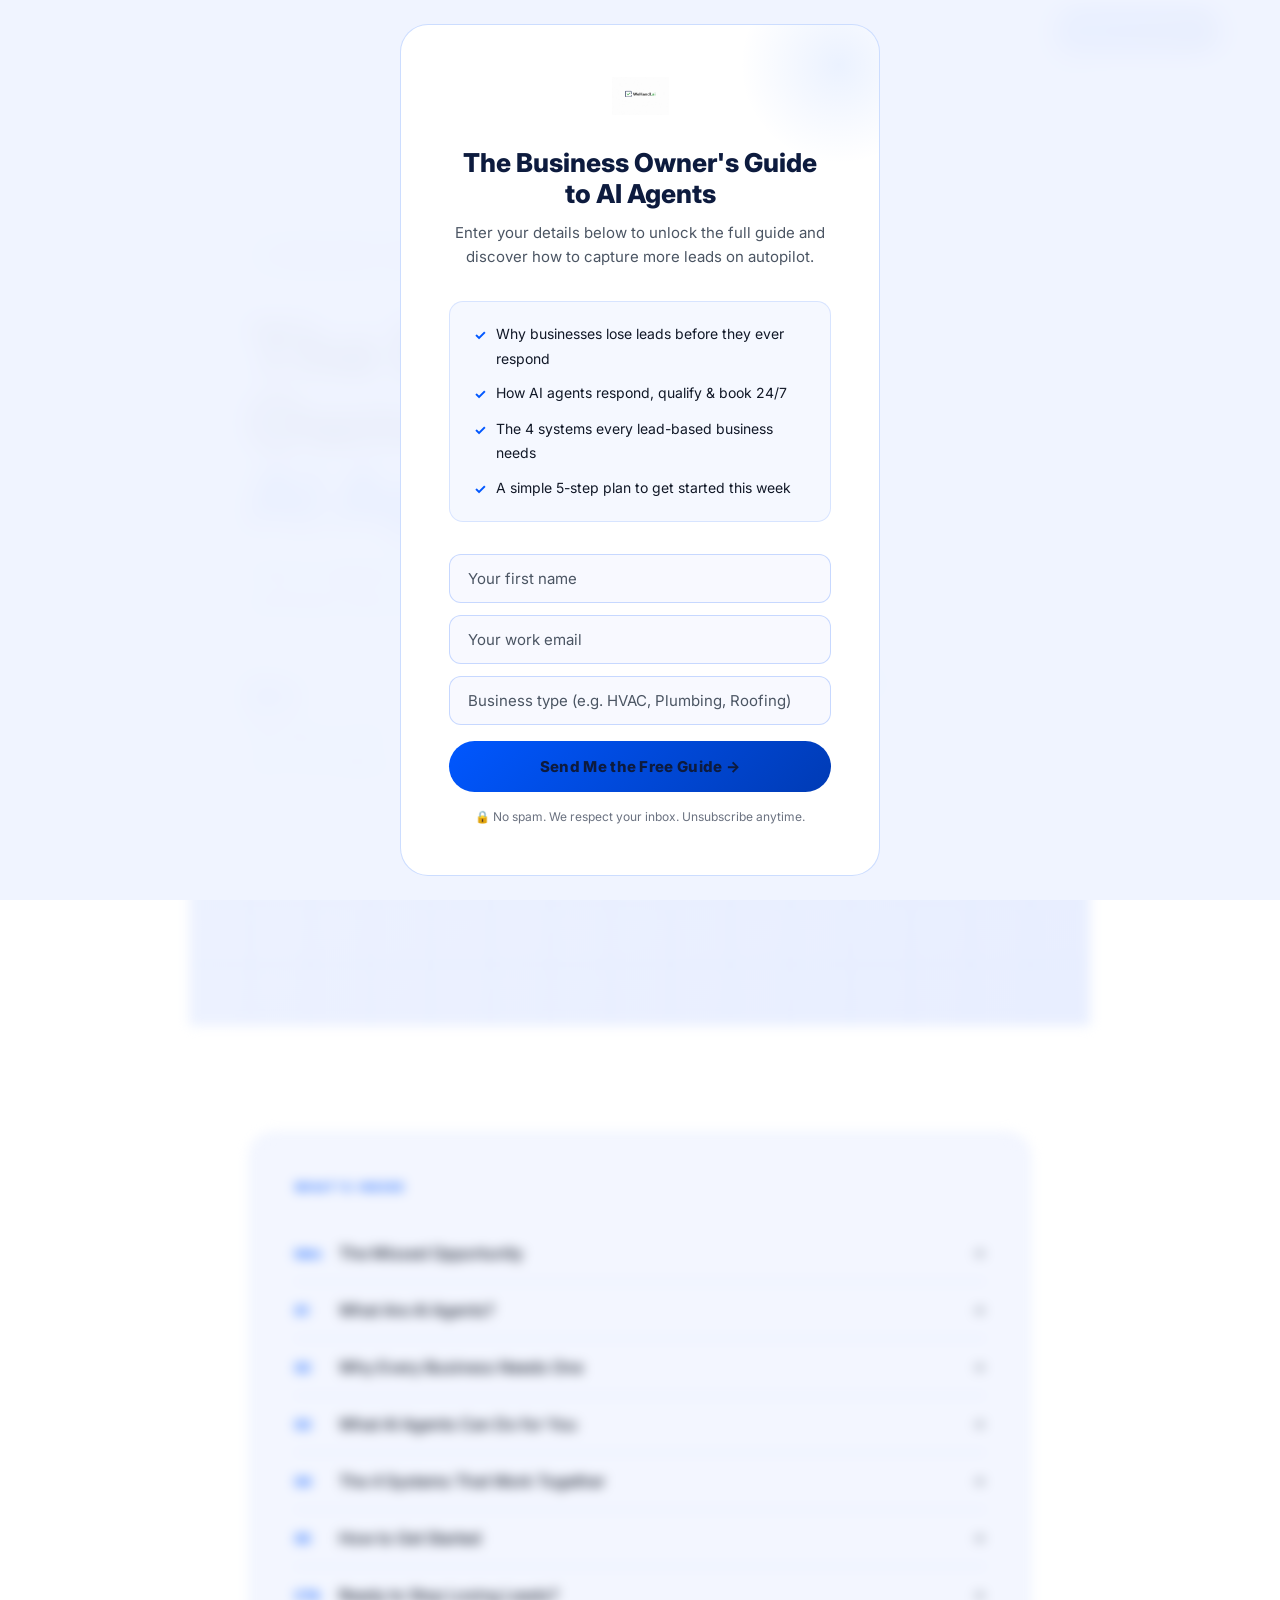
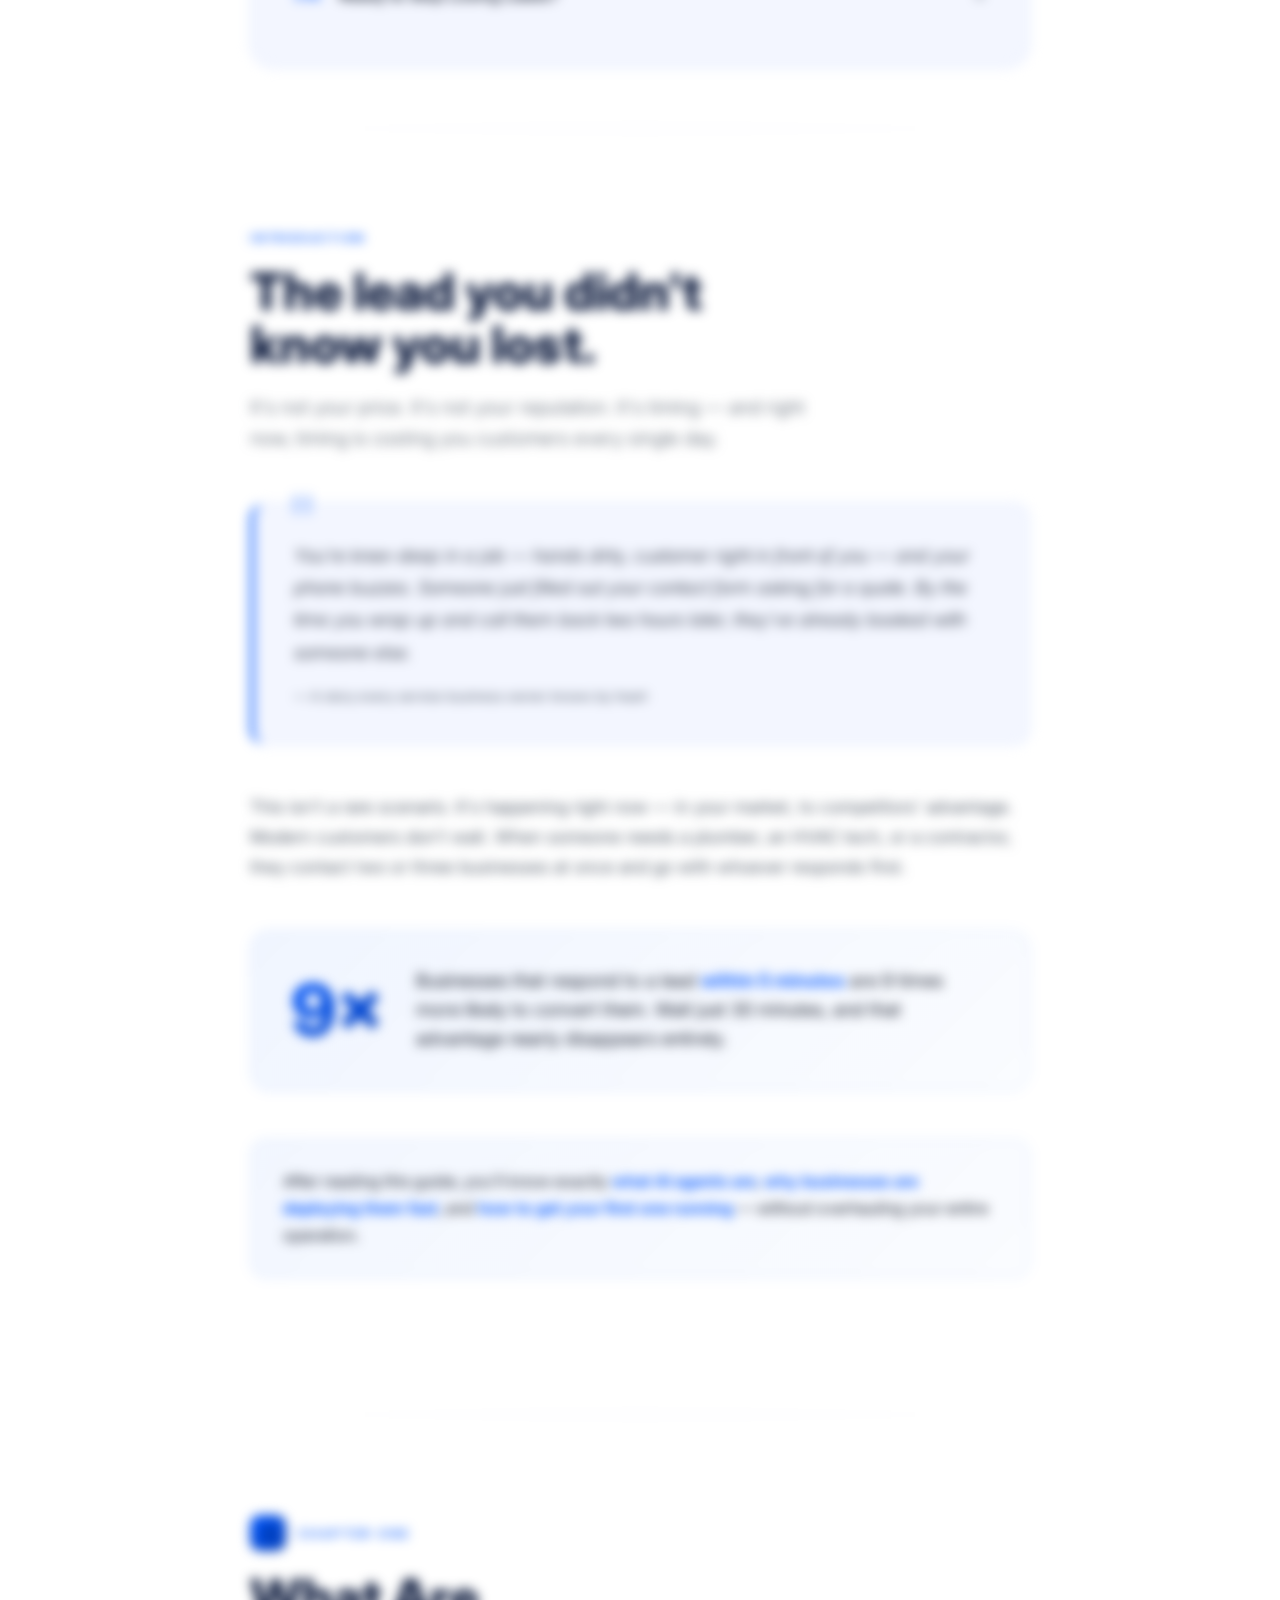
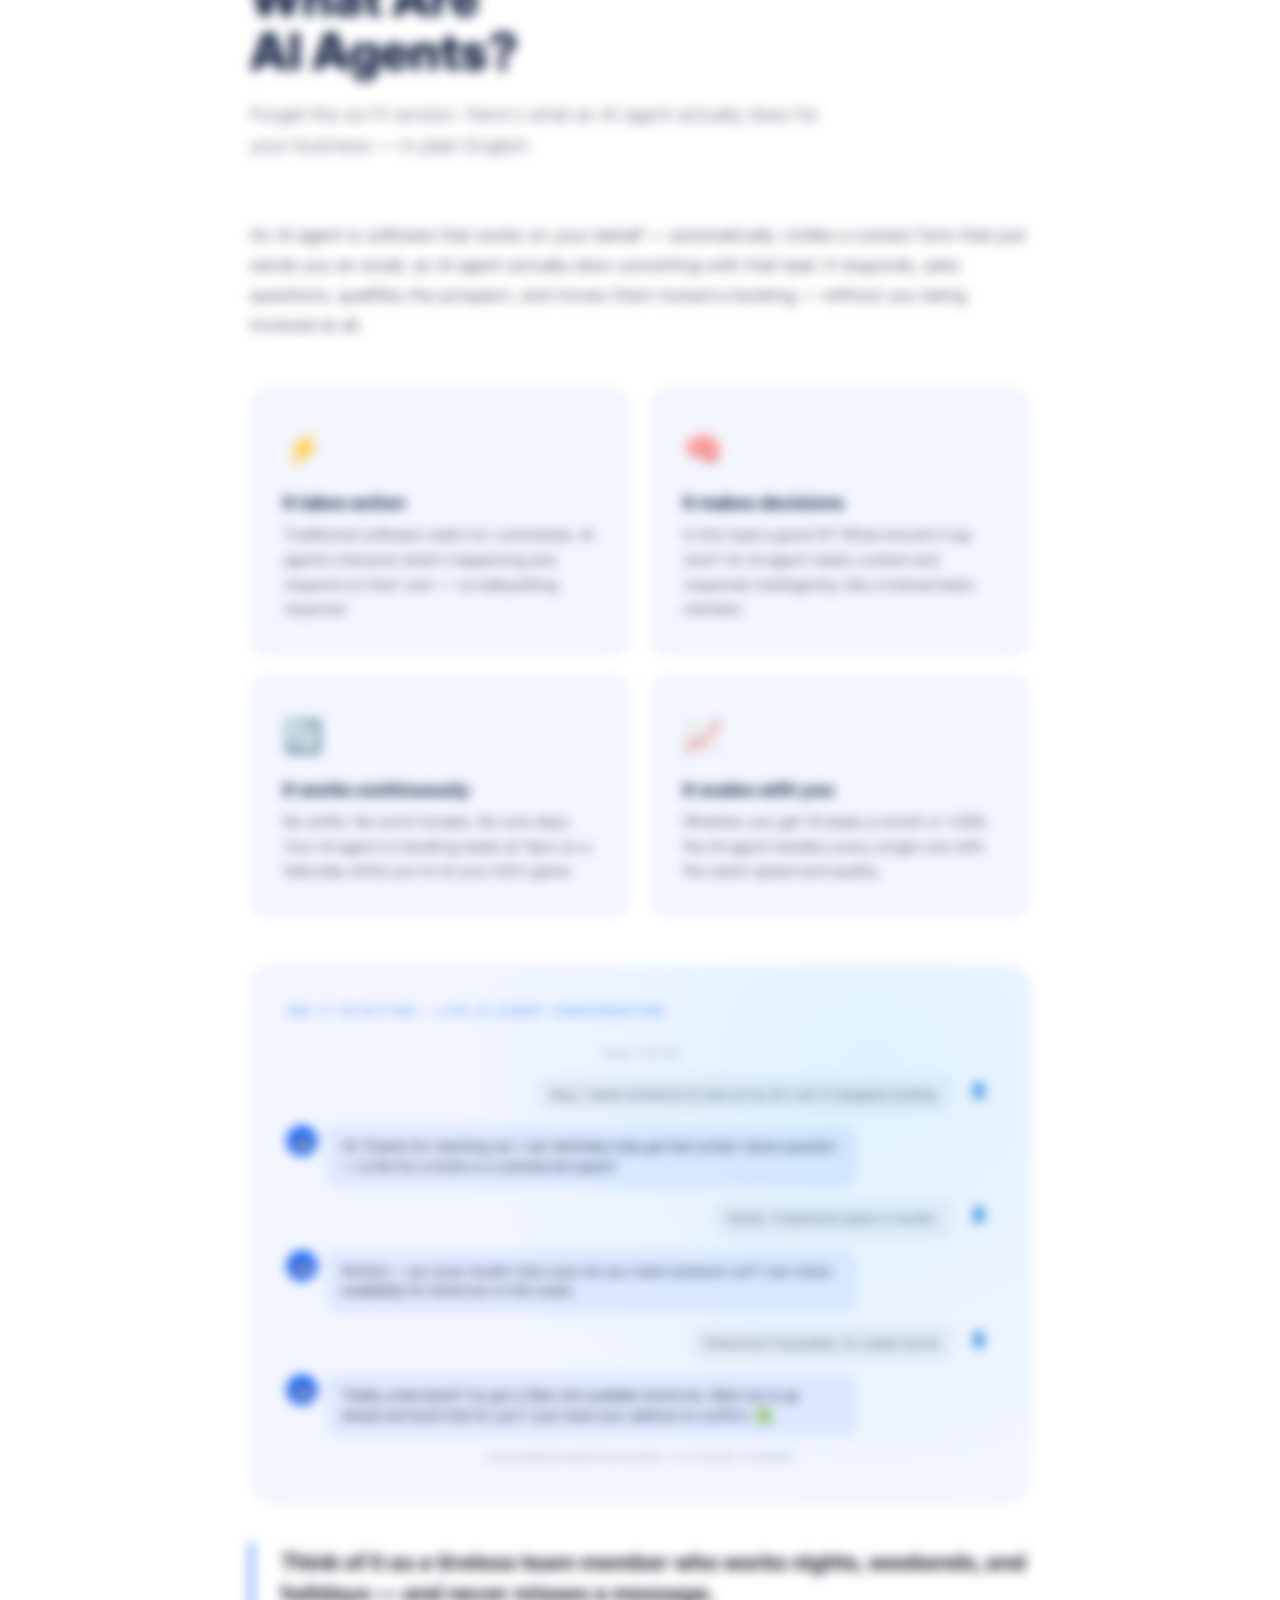
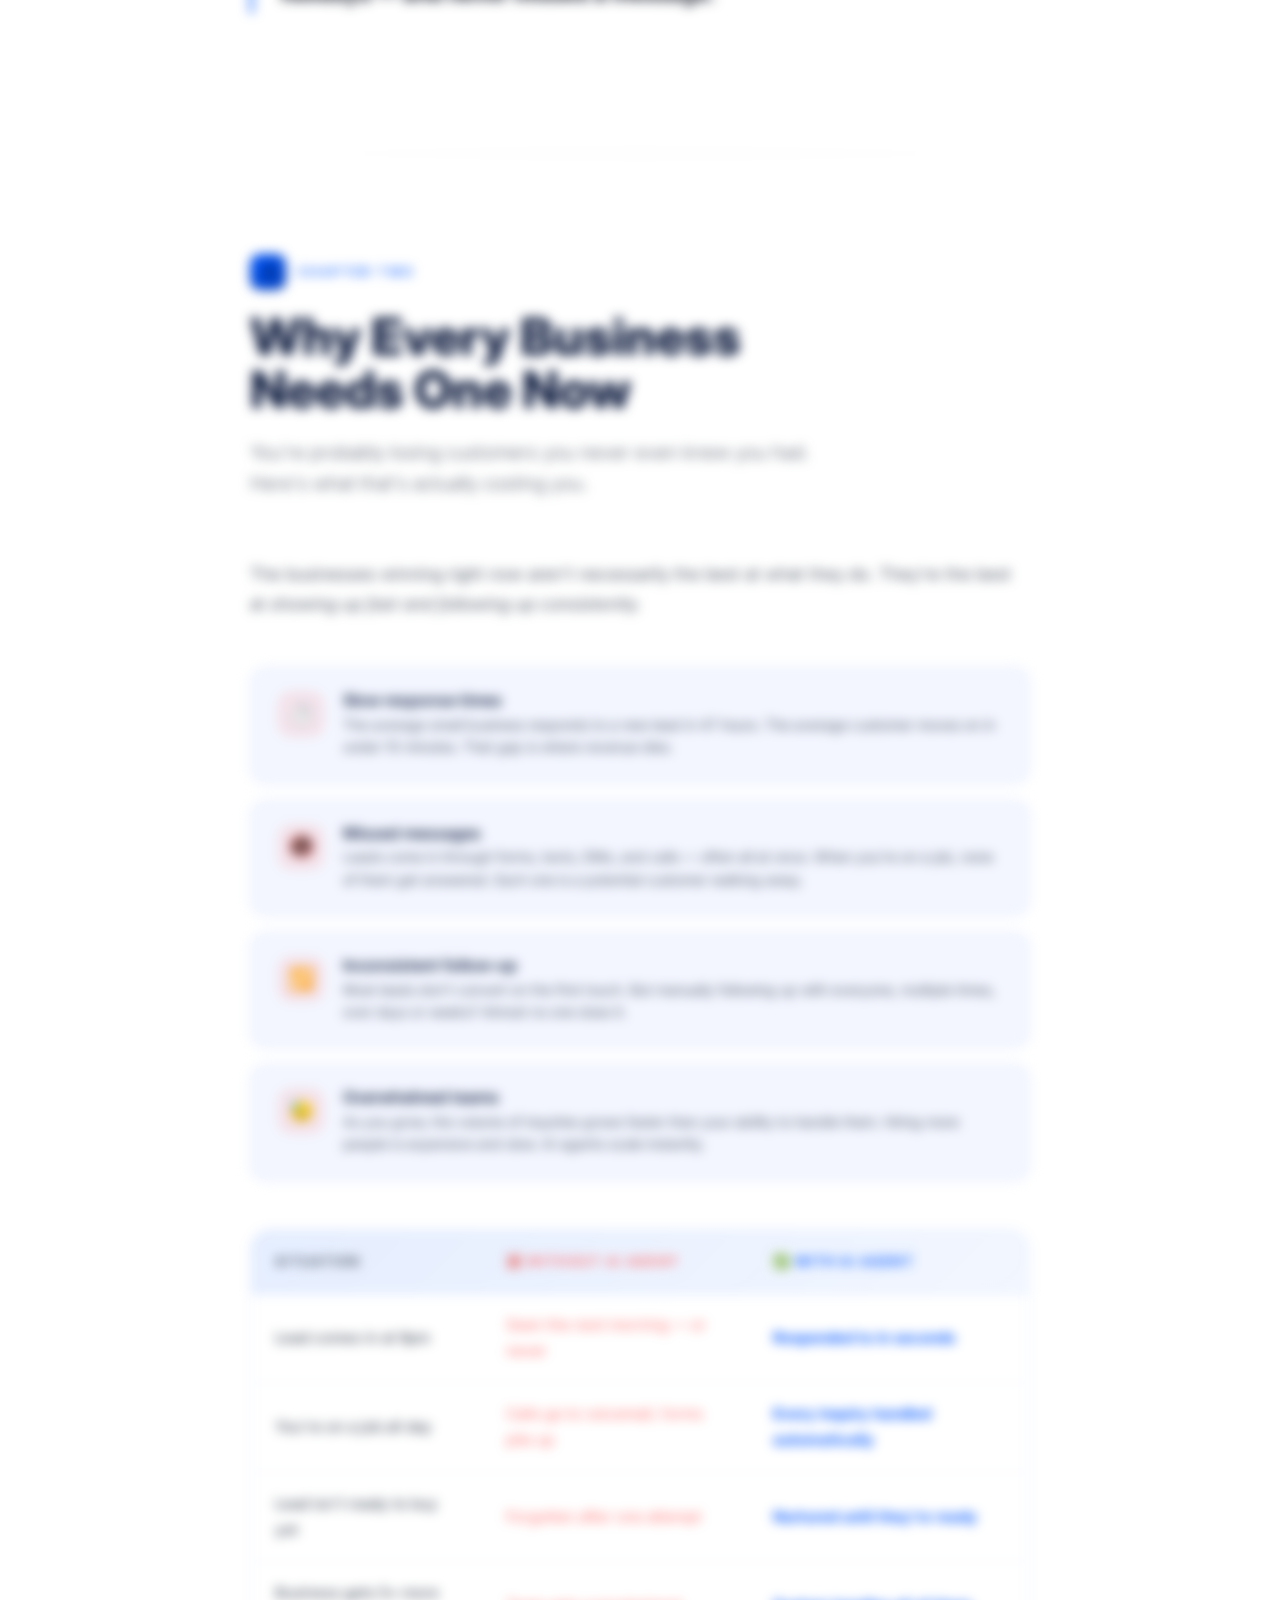
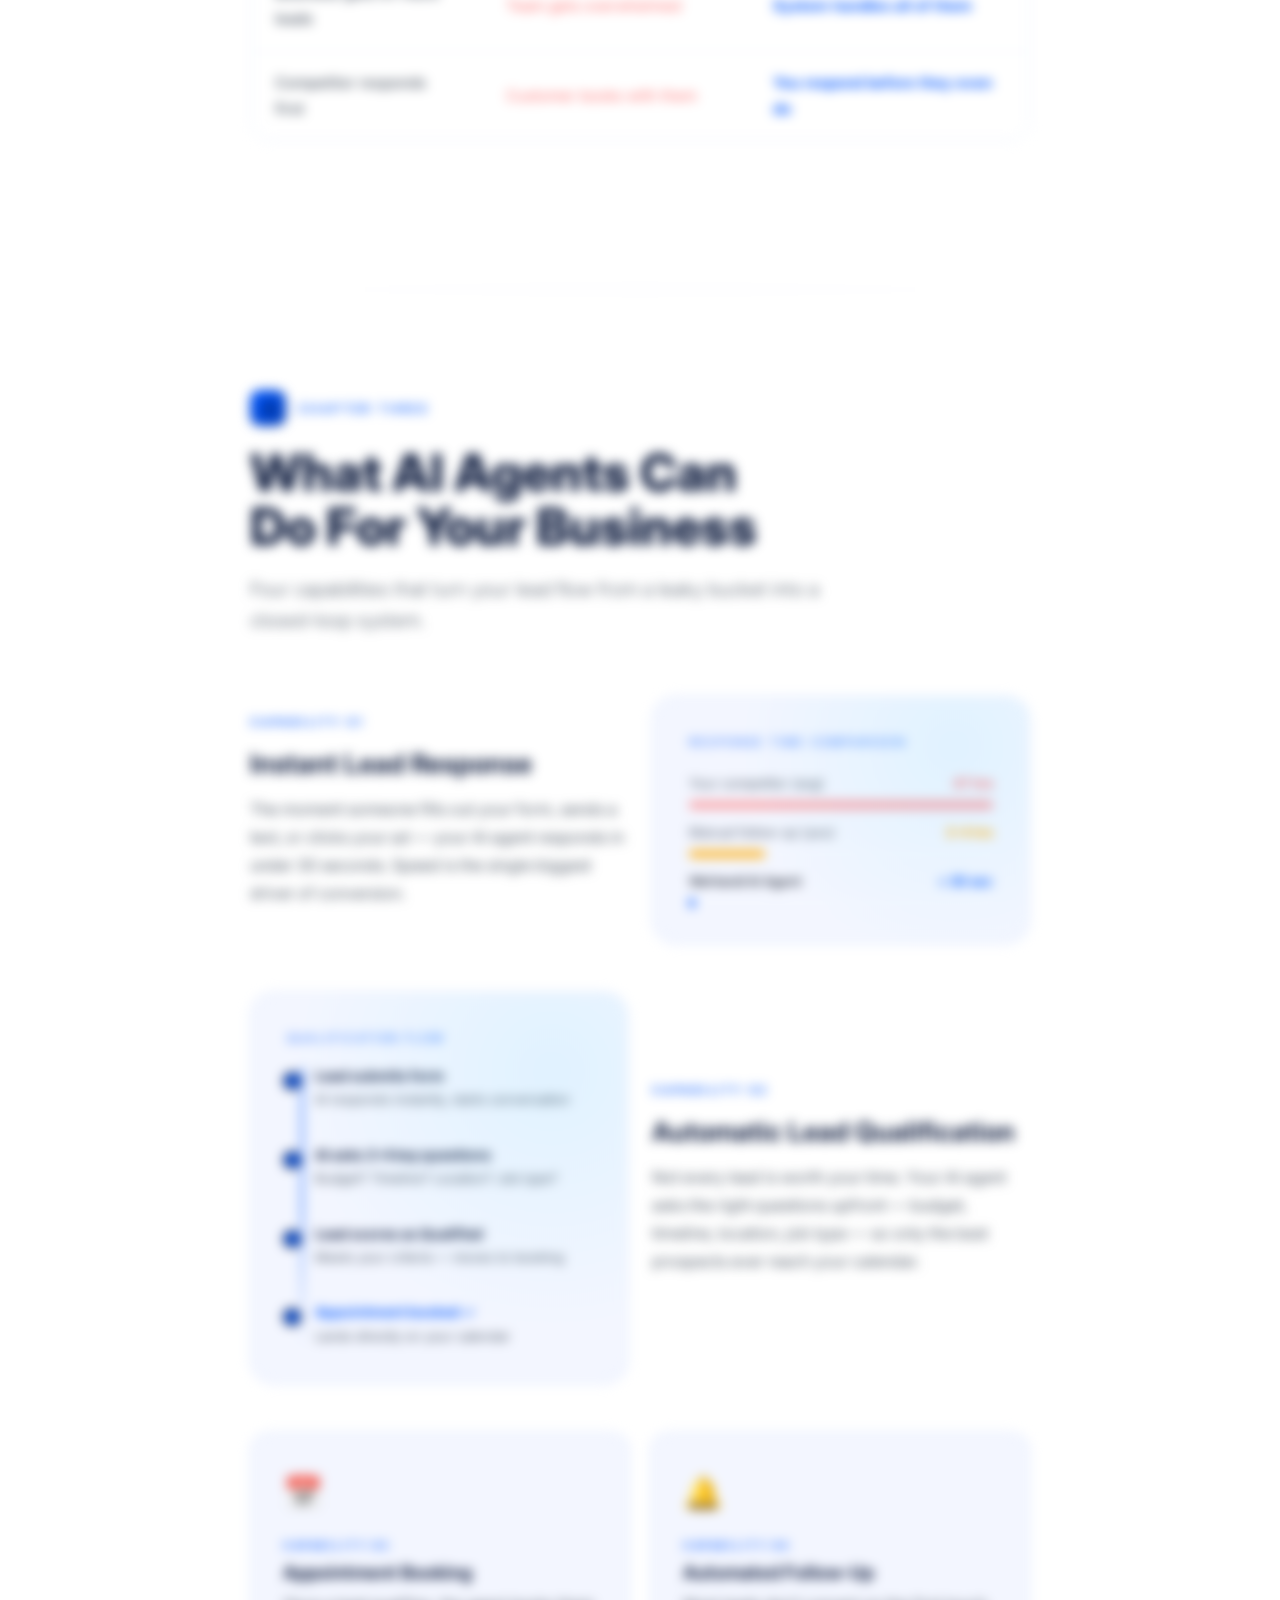
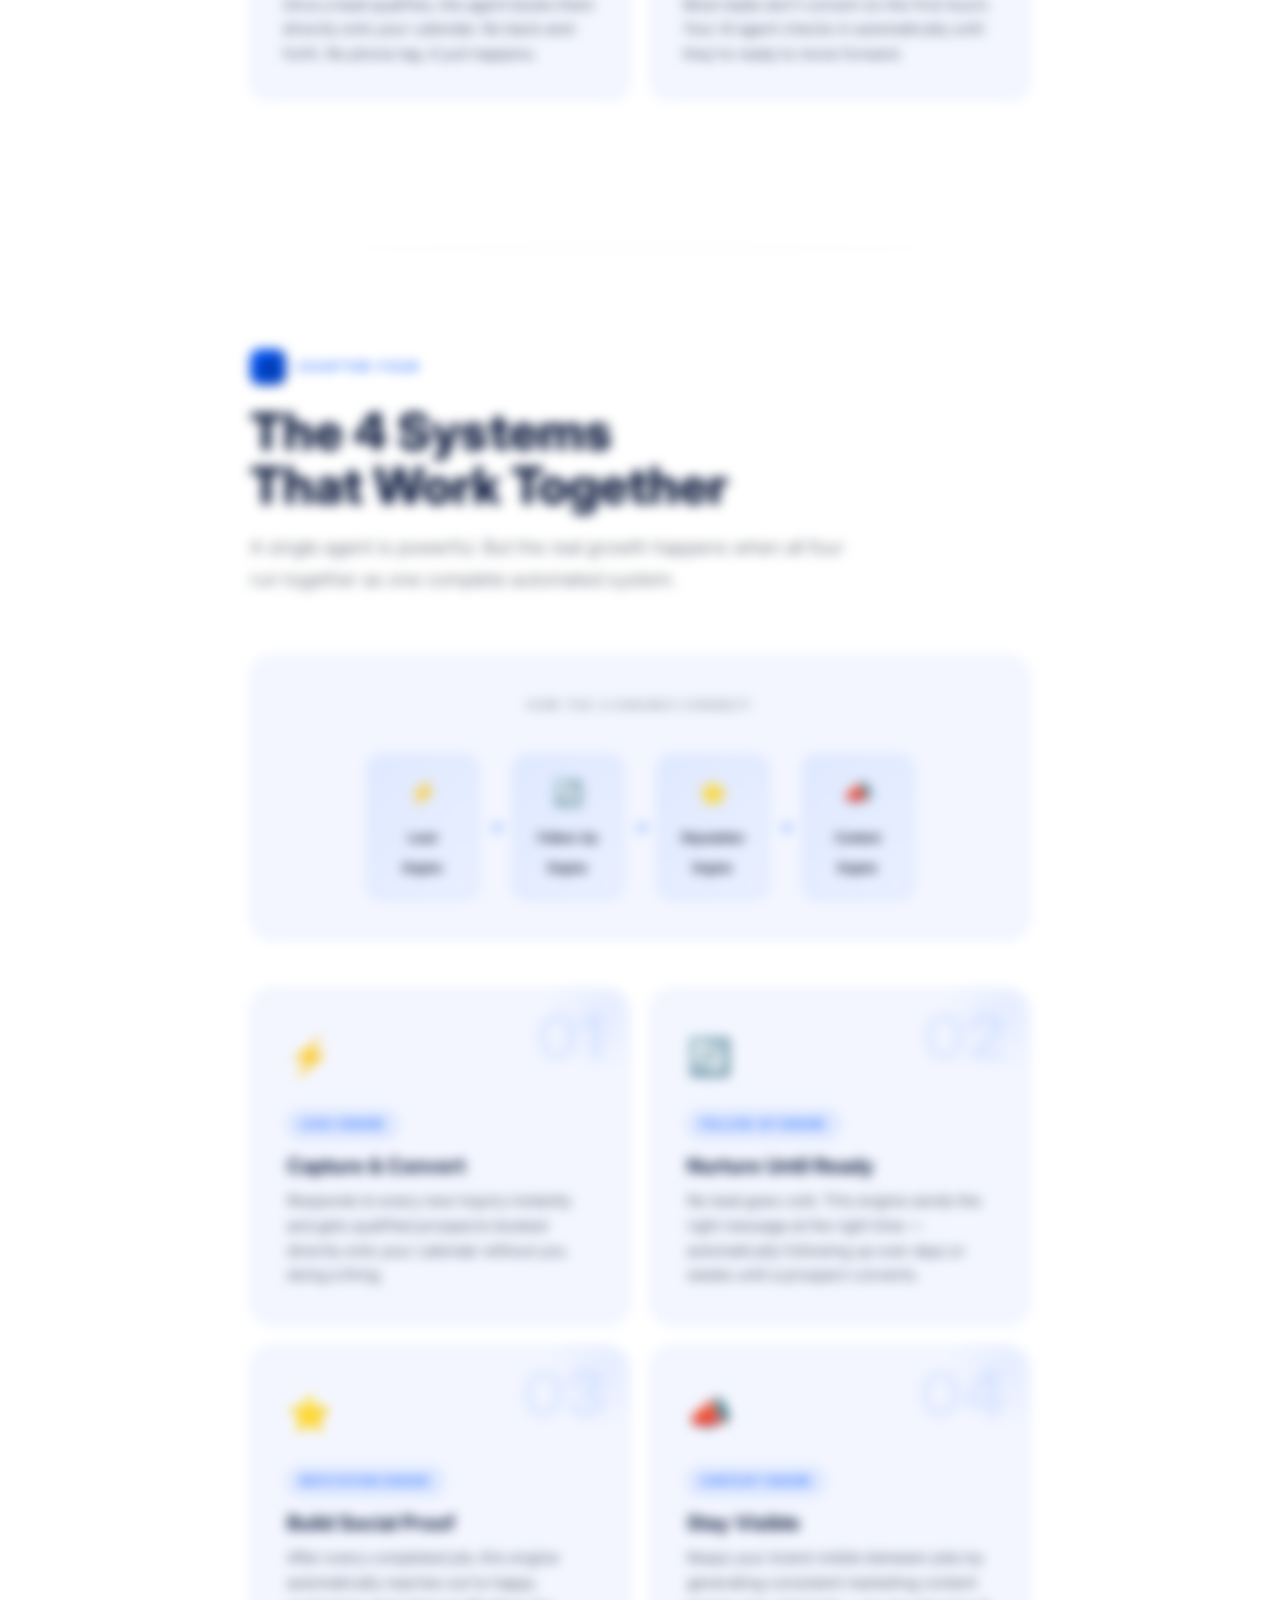
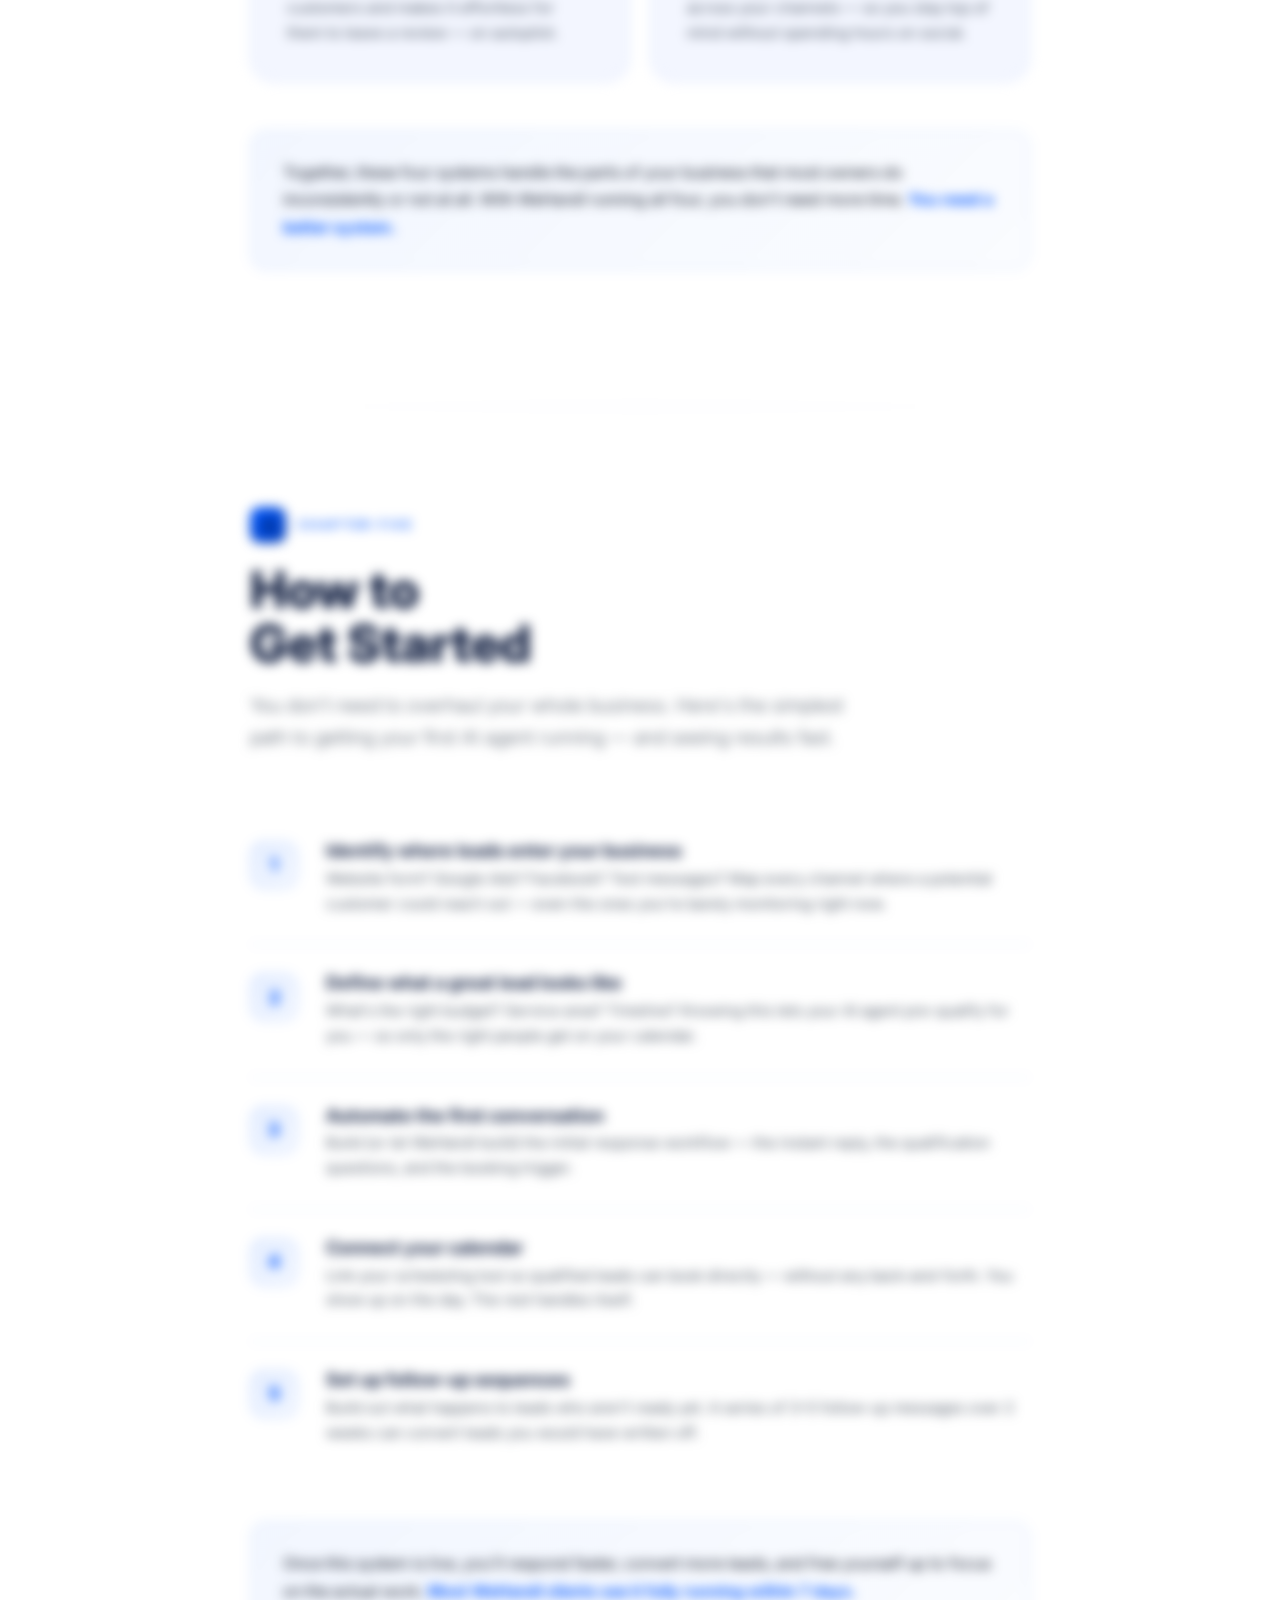
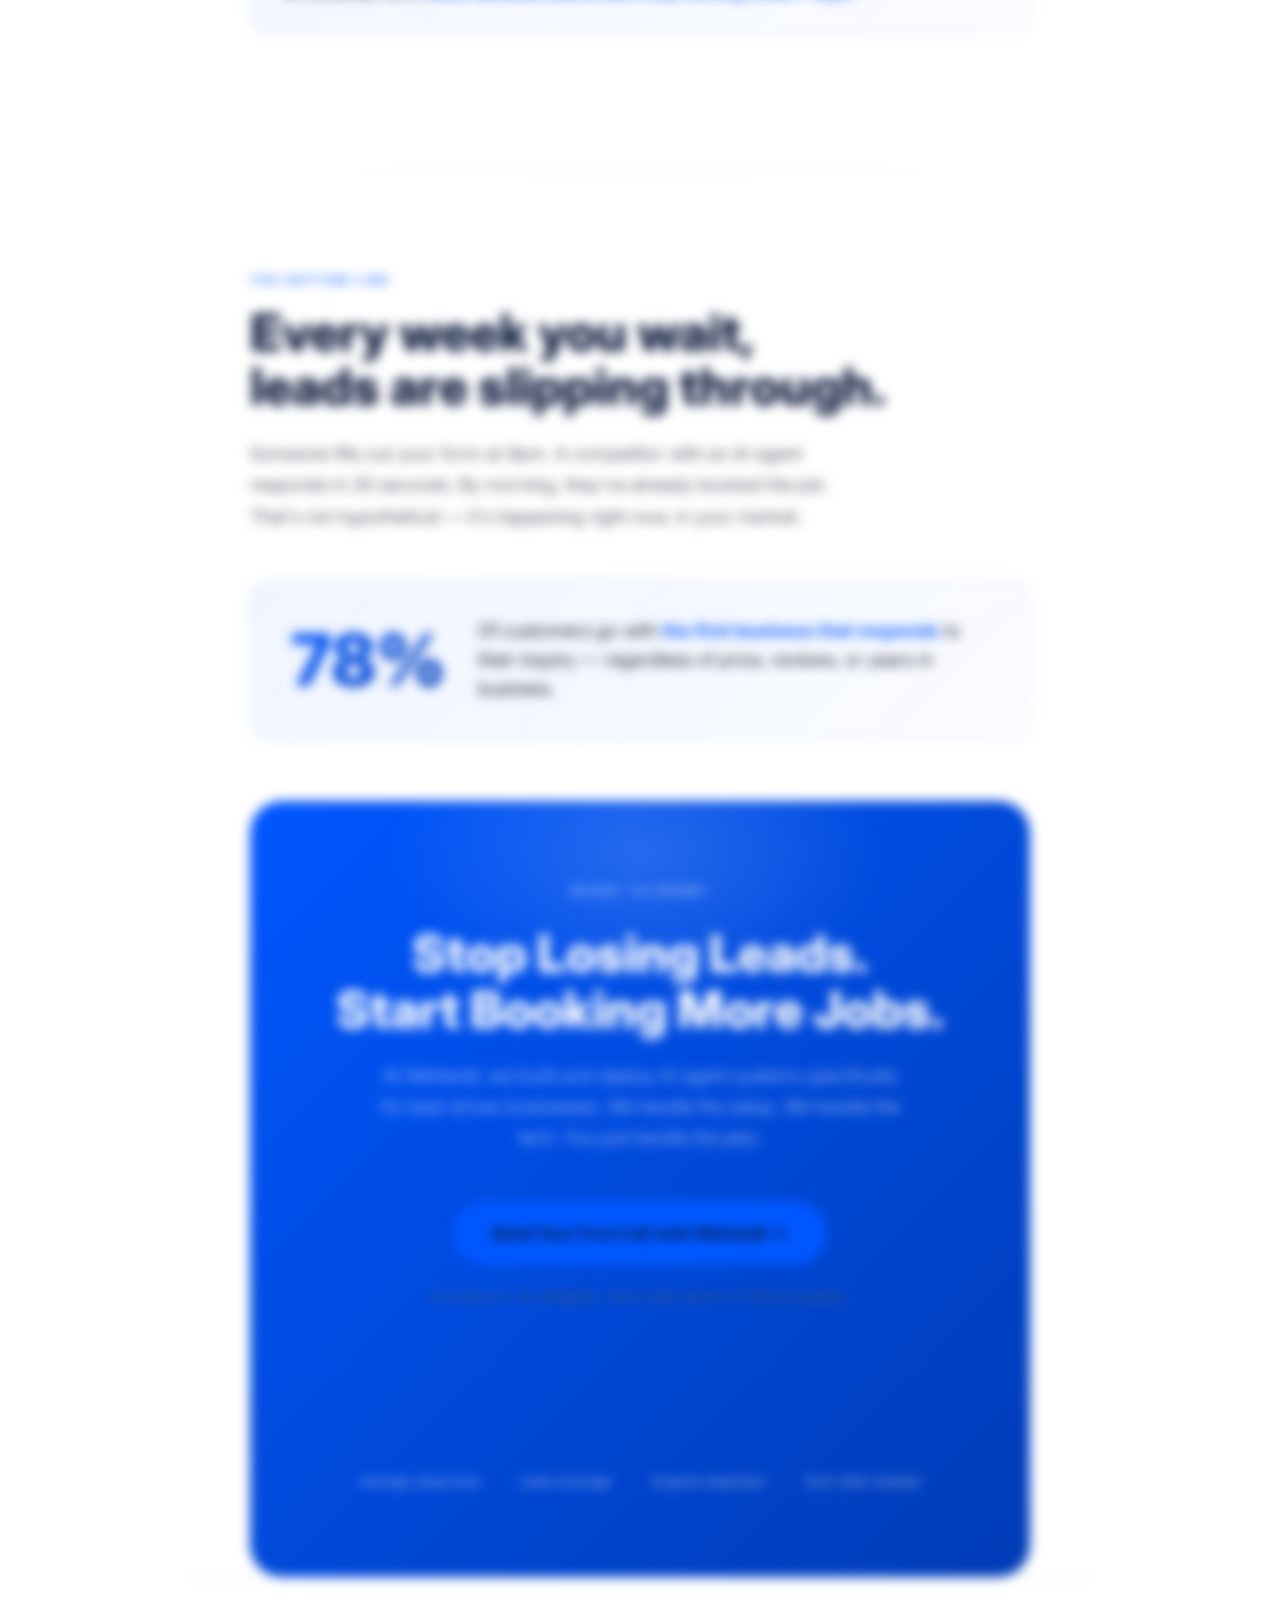
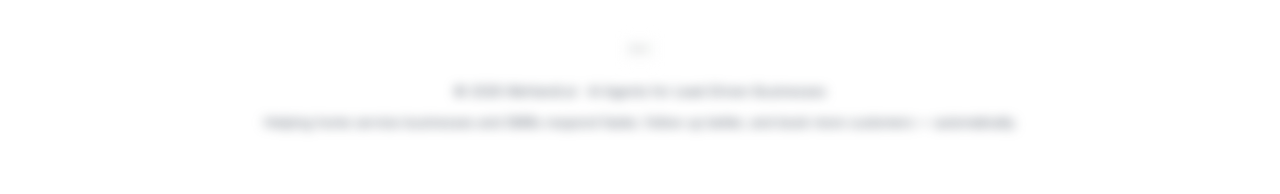
==== commit 0fbc815c: "Update greeting from 'Hello World' to 'Goodbye World'" ====
--- a/guide.html
+++ b/guide.html
@@ -5,37 +5,37 @@
 <meta name="viewport" content="width=device-width, initial-scale=1.0">
 <title>WeHandl.ai — Free Guide: The Business Owner's Guide to AI Agents</title>
 <link rel="preconnect" href="https://fonts.googleapis.com">
-<link href="https://fonts.googleapis.com/css2?family=Syne:wght@400;600;700;800&family=DM+Sans:ital,opsz,wght@0,9..40,300;0,9..40,400;0,9..40,500;1,9..40,300&display=swap" rel="stylesheet">
+<link href="https://fonts.googleapis.com/css2?family=Inter:wght@300;400;500;600;700;800;900&display=swap" rel="stylesheet">
 <style>
 :root {
-  --navy: #0A0F1E;
-  --navy-mid: #111827;
-  --navy-light: #1E2A40;
-  --electric: #00C2FF;
-  --mint: #00FFB2;
-  --white: #F4F7FF;
-  --muted: #8A9BB5;
-  --card-bg: #131C2E;
-  --border: rgba(0,194,255,0.15);
-  --red: #FF4C4C;
+  --navy: #0D1B3E;
+  --navy-mid: #1a2a5e;
+  --navy-light: #e8edf8;
+  --electric: #0057FF;
+  --mint: #0057FF;
+  --white: #111827;
+  --muted: #4B5563;
+  --card-bg: #F3F6FF;
+  --border: rgba(0,87,255,0.15);
+  --red: #DC2626;
 }
 * { margin:0; padding:0; box-sizing:border-box; }
 html { scroll-behavior:smooth; }
-body { background:var(--navy); color:var(--white); font-family:'DM Sans',sans-serif; font-size:17px; line-height:1.75; overflow-x:hidden; }
-body::before { content:''; position:fixed; inset:0; background-image:url("data:image/svg+xml,%3Csvg viewBox='0 0 256 256' xmlns='http://www.w3.org/2000/svg'%3E%3Cfilter id='noise'%3E%3CfeTurbulence type='fractalNoise' baseFrequency='0.9' numOctaves='4' stitchTiles='stitch'/%3E%3C/filter%3E%3Crect width='100%25' height='100%25' filter='url(%23noise)' opacity='0.03'/%3E%3C/svg%3E"); pointer-events:none; z-index:0; opacity:0.4; }
-h1,h2,h3,h4 { font-family:'Syne',sans-serif; line-height:1.1; }
+body { background:#ffffff; color:#111827; font-family:'Inter',sans-serif; font-size:17px; line-height:1.75; overflow-x:hidden; }
+
+h1,h2,h3,h4 { font-family:'Inter',sans-serif; line-height:1.1; }
 
 /* ── GATE OVERLAY ── */
 #gate-overlay {
   position:fixed; inset:0; z-index:9999;
-  background:rgba(5,8,18,0.92);
+  background:rgba(240,244,255,0.97);
   backdrop-filter:blur(12px);
   display:flex; align-items:center; justify-content:center;
   padding:20px;
 }
 .gate-card {
-  background:var(--card-bg);
-  border:1px solid rgba(0,194,255,0.25);
+  background:#ffffff;
+  border:1px solid rgba(0,87,255,0.2);
   border-radius:28px;
   padding:52px 48px 48px;
   max-width:480px;
@@ -48,60 +48,60 @@
 .gate-card::before {
   content:''; position:absolute; top:-60px; right:-60px;
   width:200px; height:200px; border-radius:50%;
-  background:radial-gradient(circle, rgba(0,194,255,0.12), transparent 70%);
+  background:radial-gradient(circle, rgba(0,87,255,0.08), transparent 70%);
   pointer-events:none;
 }
 .gate-logo { display:block; height:38px; margin:0 auto 32px; }
 .gate-eyebrow {
-  font-family:'Syne',sans-serif; font-size:11px; font-weight:700;
-  letter-spacing:0.25em; text-transform:uppercase; color:var(--electric);
+  font-family:'Inter',sans-serif; font-size:11px; font-weight:700;
+  letter-spacing:0.25em; text-transform:uppercase; color:#0057FF;
   text-align:center; margin-bottom:14px;
 }
 .gate-headline {
-  font-family:'Syne',sans-serif; font-size:26px; font-weight:800;
-  text-align:center; line-height:1.2; margin-bottom:12px;
+  font-family:'Inter',sans-serif; font-size:26px; font-weight:800;
+  text-align:center; line-height:1.2; margin-bottom:12px; color:#0D1B3E;
 }
 .gate-sub {
-  font-size:15px; color:var(--muted); text-align:center;
+  font-size:15px; color:#4B5563; text-align:center;
   margin-bottom:32px; line-height:1.6;
 }
 .gate-bullets {
   list-style:none; display:flex; flex-direction:column; gap:10px;
   margin-bottom:32px; padding:20px 24px;
-  background:rgba(0,194,255,0.05);
-  border:1px solid rgba(0,194,255,0.12); border-radius:14px;
+  background:rgba(0,87,255,0.04);
+  border:1px solid rgba(0,87,255,0.12); border-radius:14px;
 }
 .gate-bullets li {
-  font-size:14px; color:var(--white); display:flex; align-items:flex-start; gap:10px;
+  font-size:14px; color:#111827; display:flex; align-items:flex-start; gap:10px;
 }
 .gate-bullets li::before {
-  content:'✓'; color:var(--mint); font-weight:700; font-size:14px;
+  content:'✓'; color:#0057FF; font-weight:700; font-size:14px;
   flex-shrink:0; margin-top:1px;
 }
 .gate-form { display:flex; flex-direction:column; gap:12px; }
 .gate-input {
-  background:rgba(255,255,255,0.05);
-  border:1px solid rgba(0,194,255,0.2);
+  background:#f8f9ff;
+  border:1px solid rgba(0,87,255,0.2);
   border-radius:12px; padding:14px 18px;
-  font-size:15px; color:var(--white);
-  font-family:'DM Sans',sans-serif;
+  font-size:15px; color:#111827;
+  font-family:'Inter',sans-serif;
   transition:border-color 0.2s;
   outline:none;
   width:100%;
 }
-.gate-input::placeholder { color:var(--muted); }
-.gate-input:focus { border-color:rgba(0,194,255,0.6); }
-.gate-input.error { border-color:var(--red); }
-.gate-error { font-size:12px; color:var(--red); display:none; margin-top:-6px; }
+.gate-input::placeholder { color:#4B5563; }
+.gate-input:focus { border-color:rgba(0,87,255,0.6); }
+.gate-input.error { border-color:#DC2626; }
+.gate-error { font-size:12px; color:#DC2626; display:none; margin-top:-6px; }
 .gate-btn {
-  background:linear-gradient(135deg, var(--electric), var(--mint));
-  color:var(--navy); font-family:'Syne',sans-serif; font-weight:800;
+  background:linear-gradient(135deg, #0057FF, #003bb5);
+  color:#0D1B3E; font-family:'Inter',sans-serif; font-weight:800;
   font-size:15px; padding:16px 24px; border-radius:100px;
   border:none; cursor:pointer; transition:transform 0.2s, box-shadow 0.2s;
   letter-spacing:0.02em; margin-top:4px;
 }
-.gate-btn:hover { transform:translateY(-2px); box-shadow:0 16px 40px rgba(0,194,255,0.3); }
-.gate-disclaimer { font-size:12px; color:var(--muted); text-align:center; margin-top:14px; }
+.gate-btn:hover { transform:translateY(-2px); box-shadow:0 16px 40px rgba(0,87,255,0.25); }
+.gate-disclaimer { font-size:12px; color:#6B7280; text-align:center; margin-top:14px; }
 
 /* ── EBOOK (blurred until gate cleared) ── */
 #ebook-wrap { filter:blur(6px); pointer-events:none; user-select:none; transition:filter 0.6s ease; }
@@ -110,8 +110,8 @@
 /* ── NAV BAR ── */
 .top-nav {
   position:sticky; top:0; z-index:100;
-  background:rgba(10,15,30,0.9); backdrop-filter:blur(20px);
-  border-bottom:1px solid var(--border);
+  background:rgba(240,244,255,0.97); backdrop-filter:blur(20px);
+  border-bottom:1px solid rgba(0,87,255,0.12);
   padding:0 60px; height:64px;
   display:flex; align-items:center; justify-content:space-between;
   max-width:100%;
@@ -119,8 +119,8 @@
 .nav-logo { height:30px; }
 .nav-cta {
   display:inline-flex; align-items:center; gap:8px;
-  background:linear-gradient(135deg, var(--electric), var(--mint));
-  color:var(--navy); font-family:'Syne',sans-serif; font-weight:800;
+  background:linear-gradient(135deg, #0057FF, #003bb5);
+  color:#ffffff; font-family:'Inter',sans-serif; font-weight:800;
   font-size:13px; padding:10px 22px; border-radius:100px;
   text-decoration:none; transition:transform 0.2s;
 }
@@ -128,180 +128,180 @@
 
 /* ── LAYOUT ── */
 .page { position:relative; width:100%; max-width:900px; margin:0 auto; padding:100px 60px; z-index:1; }
-.page-divider { width:100%; height:1px; background:linear-gradient(90deg,transparent,var(--electric),transparent); opacity:0.25; max-width:900px; margin:0 auto; }
+.page-divider { width:100%; height:1px; background:linear-gradient(90deg,transparent,rgba(0,87,255,0.3),transparent); opacity:0.25; max-width:900px; margin:0 auto; }
 
 /* ── COVER ── */
 .cover {
   min-height:100vh; display:flex; flex-direction:column; justify-content:center;
   position:relative; overflow:hidden; padding:80px 60px; max-width:900px; margin:0 auto;
 }
-.cover-bg { position:absolute; inset:0; background:radial-gradient(ellipse 80% 60% at 80% 50%, rgba(0,194,255,0.12), transparent 60%), radial-gradient(ellipse 50% 50% at 20% 80%, rgba(0,255,178,0.06), transparent 50%), var(--navy); z-index:0; }
-.cover-grid { position:absolute; inset:0; background-image:linear-gradient(rgba(0,194,255,0.04) 1px,transparent 1px),linear-gradient(90deg,rgba(0,194,255,0.04) 1px,transparent 1px); background-size:60px 60px; z-index:0; }
+.cover-bg { position:absolute; inset:0; background:#f0f4ff; z-index:0; }
+.cover-grid { position:absolute; inset:0; background-image:linear-gradient(rgba(0,87,255,0.05) 1px,transparent 1px),linear-gradient(90deg,rgba(0,87,255,0.05) 1px,transparent 1px); background-size:60px 60px; z-index:0; }
 .cover-content { position:relative; z-index:1; }
 .cover-logo { height:44px; margin-bottom:48px; display:block; }
-.cover-badge { display:inline-flex; align-items:center; gap:8px; background:rgba(0,194,255,0.1); border:1px solid rgba(0,194,255,0.3); border-radius:100px; padding:8px 20px; font-family:'Syne',sans-serif; font-size:12px; font-weight:600; letter-spacing:0.12em; text-transform:uppercase; color:var(--electric); margin-bottom:40px; }
-.cover-badge .dot { width:6px; height:6px; background:var(--electric); border-radius:50%; animation:pulse 2s infinite; }
+.cover-badge { display:inline-flex; align-items:center; gap:8px; background:rgba(0,87,255,0.08); border:1px solid rgba(0,87,255,0.2); border-radius:100px; padding:8px 20px; font-family:'Inter',sans-serif; font-size:12px; font-weight:600; letter-spacing:0.12em; text-transform:uppercase; color:#0057FF; margin-bottom:40px; }
+.cover-badge .dot { width:6px; height:6px; background:#0057FF; border-radius:50%; animation:pulse 2s infinite; }
 @keyframes pulse { 0%,100%{opacity:1;transform:scale(1)} 50%{opacity:0.4;transform:scale(0.8)} }
-.cover h1 { font-size:clamp(42px,6vw,72px); font-weight:800; line-height:1.0; margin-bottom:24px; max-width:680px; }
-.cover h1 .accent { background:linear-gradient(135deg,var(--electric),var(--mint)); -webkit-background-clip:text; -webkit-text-fill-color:transparent; background-clip:text; }
-.cover-sub { font-size:20px; font-weight:300; color:var(--muted); max-width:520px; margin-bottom:60px; line-height:1.6; }
+.cover h1 { font-size:clamp(42px,6vw,72px); font-weight:800; line-height:1.0; margin-bottom:24px; max-width:680px; color:#0D1B3E; }
+.cover h1 .accent { background:linear-gradient(135deg,#0057FF,#0057FF); -webkit-background-clip:text; -webkit-text-fill-color:transparent; background-clip:text; }
+.cover-sub { font-size:20px; font-weight:300; color:#4B5563; max-width:520px; margin-bottom:60px; line-height:1.6; }
 .cover-stats { display:flex; gap:48px; flex-wrap:wrap; }
-.cover-stat .number { font-family:'Syne',sans-serif; font-size:36px; font-weight:800; background:linear-gradient(135deg,var(--electric),var(--mint)); -webkit-background-clip:text; -webkit-text-fill-color:transparent; background-clip:text; display:block; line-height:1; margin-bottom:4px; }
-.cover-stat .label { font-size:13px; color:var(--muted); }
-.cover-bottom { display:flex; justify-content:space-between; align-items:flex-end; margin-top:80px; padding-top:40px; border-top:1px solid var(--border); }
+.cover-stat .number { font-family:'Inter',sans-serif; font-size:36px; font-weight:800; background:linear-gradient(135deg,#0057FF,#003bb5); -webkit-background-clip:text; -webkit-text-fill-color:transparent; background-clip:text; display:block; line-height:1; margin-bottom:4px; }
+.cover-stat .label { font-size:13px; color:#4B5563; }
+.cover-bottom { display:flex; justify-content:space-between; align-items:flex-end; margin-top:80px; padding-top:40px; border-top:1px solid rgba(0,87,255,0.12); }
 .cover-bottom-logo { height:28px; }
-.cover-tagline { font-size:13px; color:var(--muted); text-align:right; }
-.cover-float-card { position:absolute; right:60px; top:50%; transform:translateY(-50%); width:240px; background:var(--card-bg); border:1px solid var(--border); border-radius:20px; padding:28px; z-index:2; }
-.cover-float-card .card-icon { width:44px; height:44px; background:linear-gradient(135deg,rgba(0,194,255,0.2),rgba(0,255,178,0.1)); border-radius:12px; display:flex; align-items:center; justify-content:center; font-size:22px; margin-bottom:16px; }
-.cover-float-card .card-label { font-size:11px; color:var(--muted); text-transform:uppercase; letter-spacing:0.1em; font-family:'Syne',sans-serif; margin-bottom:6px; }
-.cover-float-card .card-value { font-family:'Syne',sans-serif; font-size:28px; font-weight:800; color:var(--mint); }
-.cover-float-card .card-desc { font-size:13px; color:var(--muted); margin-top:8px; }
+.cover-tagline { font-size:13px; color:#4B5563; text-align:right; }
+.cover-float-card { position:absolute; right:60px; top:50%; transform:translateY(-50%); width:240px; background:#ffffff; border:1px solid rgba(0,87,255,0.15); border-radius:20px; padding:28px; z-index:2; box-shadow:0 4px 24px rgba(0,87,255,0.08); }
+.cover-float-card .card-icon { width:44px; height:44px; background:linear-gradient(135deg,rgba(0,87,255,0.15),rgba(0,87,255,0.08)); border-radius:12px; display:flex; align-items:center; justify-content:center; font-size:22px; margin-bottom:16px; }
+.cover-float-card .card-label { font-size:11px; color:#4B5563; text-transform:uppercase; letter-spacing:0.1em; font-family:'Inter',sans-serif; margin-bottom:6px; }
+.cover-float-card .card-value { font-family:'Inter',sans-serif; font-size:28px; font-weight:800; color:#0057FF; }
+.cover-float-card .card-desc { font-size:13px; color:#4B5563; margin-top:8px; }
 
 /* ── TYPOGRAPHY ── */
-.eyebrow { font-family:'Syne',sans-serif; font-size:11px; font-weight:700; letter-spacing:0.25em; text-transform:uppercase; color:var(--electric); display:block; margin-bottom:16px; }
+.eyebrow { font-family:'Inter',sans-serif; font-size:11px; font-weight:700; letter-spacing:0.25em; text-transform:uppercase; color:#0057FF; display:block; margin-bottom:16px; }
 .section-header { margin-bottom:60px; }
 .chapter-label { display:inline-flex; align-items:center; gap:12px; margin-bottom:20px; }
-.chapter-num { width:36px; height:36px; background:linear-gradient(135deg,var(--electric),var(--mint)); border-radius:10px; display:flex; align-items:center; justify-content:center; font-family:'Syne',sans-serif; font-size:14px; font-weight:800; color:var(--navy); }
-.chapter-text { font-family:'Syne',sans-serif; font-size:12px; font-weight:600; letter-spacing:0.2em; text-transform:uppercase; color:var(--electric); }
-.section-title { font-size:clamp(32px,4vw,52px); font-weight:800; line-height:1.05; margin-bottom:20px; }
-.section-lead { font-size:19px; color:var(--muted); max-width:600px; line-height:1.65; font-weight:300; }
+.chapter-num { width:36px; height:36px; background:linear-gradient(135deg,#0057FF,#003bb5); border-radius:10px; display:flex; align-items:center; justify-content:center; font-family:'Inter',sans-serif; font-size:14px; font-weight:800; color:#0D1B3E; }
+.chapter-text { font-family:'Inter',sans-serif; font-size:12px; font-weight:600; letter-spacing:0.2em; text-transform:uppercase; color:#0057FF; }
+.section-title { font-size:clamp(32px,4vw,52px); font-weight:800; line-height:1.05; margin-bottom:20px; color:#0D1B3E; }
+.section-lead { font-size:19px; color:#4B5563; max-width:600px; line-height:1.65; font-weight:300; }
 
 /* ── INTRO ── */
-.intro-scenario { background:var(--card-bg); border:1px solid var(--border); border-left:4px solid var(--electric); border-radius:16px; padding:36px 40px; margin:48px 0; position:relative; }
-.intro-scenario::before { content:'"'; position:absolute; top:-20px; left:32px; font-family:'Syne',sans-serif; font-size:80px; color:var(--electric); opacity:0.3; line-height:1; }
-.intro-scenario p { font-size:18px; font-style:italic; color:var(--white); line-height:1.8; font-weight:300; }
-.intro-scenario .scenario-credit { margin-top:16px; font-size:13px; color:var(--muted); font-style:normal; }
+.intro-scenario { background:#F3F6FF; border:1px solid rgba(0,87,255,0.12); border-left:4px solid #0057FF; border-radius:16px; padding:36px 40px; margin:48px 0; position:relative; }
+.intro-scenario::before { content:'"'; position:absolute; top:-20px; left:32px; font-family:'Inter',sans-serif; font-size:80px; color:#0057FF; opacity:0.3; line-height:1; }
+.intro-scenario p { font-size:18px; font-style:italic; color:#111827; line-height:1.8; font-weight:300; }
+.intro-scenario .scenario-credit { margin-top:16px; font-size:13px; color:#4B5563; font-style:normal; }
 
 /* ── STAT CALLOUT ── */
-.stat-callout { display:flex; align-items:center; gap:32px; background:linear-gradient(135deg,rgba(0,194,255,0.08),rgba(0,255,178,0.04)); border:1px solid rgba(0,194,255,0.2); border-radius:20px; padding:36px 40px; margin:48px 0; }
-.stat-callout .big-stat { font-family:'Syne',sans-serif; font-size:72px; font-weight:800; line-height:1; background:linear-gradient(135deg,var(--electric),var(--mint)); -webkit-background-clip:text; -webkit-text-fill-color:transparent; background-clip:text; white-space:nowrap; flex-shrink:0; }
-.stat-callout .stat-context { font-size:18px; color:var(--white); line-height:1.6; }
-.stat-callout .stat-context strong { color:var(--electric); }
+.stat-callout { display:flex; align-items:center; gap:32px; background:linear-gradient(135deg,rgba(0,87,255,0.06),rgba(0,87,255,0.02)); border:1px solid rgba(0,87,255,0.15); border-radius:20px; padding:36px 40px; margin:48px 0; }
+.stat-callout .big-stat { font-family:'Inter',sans-serif; font-size:72px; font-weight:800; line-height:1; background:linear-gradient(135deg,#0057FF,#003bb5); -webkit-background-clip:text; -webkit-text-fill-color:transparent; background-clip:text; white-space:nowrap; flex-shrink:0; }
+.stat-callout .stat-context { font-size:18px; color:#111827; line-height:1.6; }
+.stat-callout .stat-context strong { color:#0057FF; }
 
 /* ── CAPABILITY GRID ── */
 .cap-grid { display:grid; grid-template-columns:1fr 1fr; gap:20px; margin:48px 0; }
-.cap-card { background:var(--card-bg); border:1px solid var(--border); border-radius:20px; padding:32px; transition:border-color 0.3s, transform 0.3s; }
-.cap-card:hover { border-color:rgba(0,194,255,0.5); transform:translateY(-4px); }
+.cap-card { background:#F3F6FF; border:1px solid rgba(0,87,255,0.12); border-radius:20px; padding:32px; transition:border-color 0.3s, transform 0.3s; }
+.cap-card:hover { border-color:rgba(0,87,255,0.4); transform:translateY(-4px); }
 .cap-icon { font-size:32px; margin-bottom:16px; display:block; }
-.cap-card h3 { font-size:18px; font-weight:700; margin-bottom:10px; }
-.cap-card p { font-size:15px; color:var(--muted); line-height:1.65; }
+.cap-card h3 { font-size:18px; font-weight:700; margin-bottom:10px; color:#0D1B3E; }
+.cap-card p { font-size:15px; color:#4B5563; line-height:1.65; }
 
 /* ── CHAT MOCK ── */
-.feature-visual { background:var(--card-bg); border:1px solid var(--border); border-radius:24px; padding:36px; position:relative; overflow:hidden; }
+.feature-visual { background:#F3F6FF; border:1px solid rgba(0,87,255,0.12); border-radius:24px; padding:36px; position:relative; overflow:hidden; }
 .feature-visual::after { content:''; position:absolute; inset:0; background:radial-gradient(circle at 80% 20%,rgba(0,194,255,0.08),transparent 60%); pointer-events:none; }
 .mock-chat { display:flex; flex-direction:column; gap:12px; }
 .chat-msg { display:flex; align-items:flex-start; gap:10px; }
 .chat-msg.ai { flex-direction:row; }
 .chat-msg.user { flex-direction:row-reverse; }
 .chat-avatar { width:30px; height:30px; border-radius:50%; display:flex; align-items:center; justify-content:center; font-size:14px; flex-shrink:0; }
-.chat-msg.ai .chat-avatar { background:linear-gradient(135deg,var(--electric),var(--mint)); }
+.chat-msg.ai .chat-avatar { background:linear-gradient(135deg,#0057FF,#0057FF); }
 .chat-msg.user .chat-avatar { background:rgba(255,255,255,0.1); }
 .chat-bubble { max-width:75%; padding:10px 14px; border-radius:14px; font-size:13px; line-height:1.5; }
-.chat-msg.ai .chat-bubble { background:rgba(0,194,255,0.12); border:1px solid rgba(0,194,255,0.2); color:var(--white); border-top-left-radius:4px; }
-.chat-msg.user .chat-bubble { background:rgba(255,255,255,0.07); color:var(--muted); border-top-right-radius:4px; }
-.chat-time { font-size:10px; color:var(--muted); text-align:center; opacity:0.6; }
+.chat-msg.ai .chat-bubble { background:rgba(0,87,255,0.08); border:1px solid rgba(0,87,255,0.15); color:#111827; border-top-left-radius:4px; }
+.chat-msg.user .chat-bubble { background:#e8edf8; color:#4B5563; border-top-right-radius:4px; }
+.chat-time { font-size:10px; color:#4B5563; text-align:center; opacity:0.6; }
 
 /* ── PAIN LIST ── */
 .pain-list { margin:48px 0; display:flex; flex-direction:column; gap:16px; }
-.pain-item { display:flex; align-items:flex-start; gap:20px; padding:24px 28px; background:var(--card-bg); border:1px solid var(--border); border-radius:16px; transition:border-color 0.3s; }
-.pain-item:hover { border-color:rgba(0,194,255,0.4); }
+.pain-item { display:flex; align-items:flex-start; gap:20px; padding:24px 28px; background:#F3F6FF; border:1px solid rgba(0,87,255,0.12); border-radius:16px; transition:border-color 0.3s; }
+.pain-item:hover { border-color:rgba(0,87,255,0.35); }
 .pain-icon { width:44px; height:44px; border-radius:12px; background:rgba(255,60,60,0.1); border:1px solid rgba(255,60,60,0.2); display:flex; align-items:center; justify-content:center; font-size:20px; flex-shrink:0; }
-.pain-item h4 { font-size:16px; font-weight:600; margin-bottom:4px; }
-.pain-item p { font-size:14px; color:var(--muted); line-height:1.6; }
+.pain-item h4 { font-size:16px; font-weight:600; margin-bottom:4px; color:#0D1B3E; }
+.pain-item p { font-size:14px; color:#4B5563; line-height:1.6; }
 
 /* ── COMPARE TABLE ── */
-.compare-table { width:100%; border-collapse:separate; border-spacing:0; margin:48px 0; border-radius:20px; overflow:hidden; border:1px solid var(--border); }
-.compare-table thead tr { background:linear-gradient(135deg,rgba(0,194,255,0.15),rgba(0,255,178,0.08)); }
-.compare-table th { padding:20px 24px; font-family:'Syne',sans-serif; font-size:13px; font-weight:700; text-transform:uppercase; letter-spacing:0.1em; text-align:left; border-bottom:1px solid var(--border); }
-.compare-table th:first-child { color:var(--muted); }
+.compare-table { width:100%; border-collapse:separate; border-spacing:0; margin:48px 0; border-radius:20px; overflow:hidden; border:1px solid rgba(0,87,255,0.12); }
+.compare-table thead tr { background:linear-gradient(135deg,rgba(0,87,255,0.1),rgba(0,87,255,0.05)); }
+.compare-table th { padding:20px 24px; font-family:'Inter',sans-serif; font-size:13px; font-weight:700; text-transform:uppercase; letter-spacing:0.1em; text-align:left; border-bottom:1px solid rgba(0,87,255,0.12); }
+.compare-table th:first-child { color:#4B5563; }
 .compare-table th:nth-child(2) { color:#ff6b6b; }
-.compare-table th:nth-child(3) { color:var(--mint); }
-.compare-table td { padding:18px 24px; font-size:15px; border-bottom:1px solid rgba(255,255,255,0.04); background:var(--card-bg); }
+.compare-table th:nth-child(3) { color:#0057FF; }
+.compare-table td { padding:18px 24px; font-size:15px; border-bottom:1px solid rgba(0,87,255,0.06); background:#ffffff; }
 .compare-table tr:last-child td { border-bottom:none; }
-.compare-table td:first-child { color:var(--muted); font-weight:500; }
-.check { color:var(--mint); font-weight:700; }
+.compare-table td:first-child { color:#4B5563; font-weight:500; }
+.check { color:#0057FF; font-weight:700; }
 .cross { color:#ff6b6b; }
 
 /* ── FEATURE ROW ── */
 .feature-row { display:grid; grid-template-columns:1fr 1fr; gap:24px; margin:48px 0; align-items:center; }
 .feature-row.reverse { direction:rtl; }
 .feature-row.reverse > * { direction:ltr; }
-.feature-text h3 { font-size:26px; font-weight:700; margin-bottom:16px; line-height:1.2; }
-.feature-text p { font-size:16px; color:var(--muted); line-height:1.75; margin-bottom:20px; }
+.feature-text h3 { font-size:26px; font-weight:700; margin-bottom:16px; line-height:1.2; color:#0D1B3E; }
+.feature-text p { font-size:16px; color:#4B5563; line-height:1.75; margin-bottom:20px; }
 
 /* ── TIMELINE ── */
 .timeline { position:relative; margin:48px 0; padding-left:40px; }
-.timeline::before { content:''; position:absolute; left:14px; top:0; bottom:0; width:2px; background:linear-gradient(180deg,var(--electric),var(--mint),transparent); }
+.timeline::before { content:''; position:absolute; left:14px; top:0; bottom:0; width:2px; background:linear-gradient(180deg,#0057FF,#0057FF,transparent); }
 .timeline-step { position:relative; margin-bottom:36px; }
 .timeline-step:last-child { margin-bottom:0; }
-.timeline-dot { position:absolute; left:-32px; top:4px; width:18px; height:18px; background:linear-gradient(135deg,var(--electric),var(--mint)); border-radius:50%; border:3px solid var(--navy); }
-.timeline-step h4 { font-size:17px; font-weight:700; margin-bottom:6px; }
-.timeline-step p { font-size:15px; color:var(--muted); line-height:1.65; }
+.timeline-dot { position:absolute; left:-32px; top:4px; width:18px; height:18px; background:linear-gradient(135deg,#0057FF,#0057FF); border-radius:50%; border:3px solid #0D1B3E; }
+.timeline-step h4 { font-size:17px; font-weight:700; margin-bottom:6px; color:#0D1B3E; }
+.timeline-step p { font-size:15px; color:#4B5563; line-height:1.65; }
 
 /* ── ENGINES GRID ── */
 .engines-grid { display:grid; grid-template-columns:1fr 1fr; gap:20px; margin:48px 0; }
-.engine-card { background:var(--card-bg); border:1px solid var(--border); border-radius:24px; padding:36px; position:relative; overflow:hidden; transition:transform 0.3s, border-color 0.3s; }
-.engine-card:hover { transform:translateY(-6px); border-color:rgba(0,194,255,0.5); }
-.engine-card::before { content:''; position:absolute; top:0; right:0; width:120px; height:120px; border-radius:50%; background:radial-gradient(circle,rgba(0,194,255,0.08),transparent 70%); transform:translate(30%,-30%); }
-.engine-number { font-family:'Syne',sans-serif; font-size:64px; font-weight:800; color:rgba(0,194,255,0.08); position:absolute; top:16px; right:24px; line-height:1; }
+.engine-card { background:#F3F6FF; border:1px solid rgba(0,87,255,0.12); border-radius:24px; padding:36px; position:relative; overflow:hidden; transition:transform 0.3s, border-color 0.3s; }
+.engine-card:hover { transform:translateY(-6px); border-color:rgba(0,87,255,0.4); }
+.engine-card::before { content:''; position:absolute; top:0; right:0; width:120px; height:120px; border-radius:50%; background:radial-gradient(circle,rgba(0,87,255,0.06),transparent 70%); transform:translate(30%,-30%); }
+.engine-number { font-family:'Inter',sans-serif; font-size:64px; font-weight:800; color:rgba(0,87,255,0.07); position:absolute; top:16px; right:24px; line-height:1; }
 .engine-icon { font-size:36px; margin-bottom:20px; display:block; }
-.engine-card h3 { font-size:20px; font-weight:700; margin-bottom:12px; }
-.engine-card .engine-tag { display:inline-block; background:rgba(0,194,255,0.1); border:1px solid rgba(0,194,255,0.2); border-radius:100px; padding:4px 12px; font-size:11px; font-family:'Syne',sans-serif; font-weight:600; letter-spacing:0.1em; text-transform:uppercase; color:var(--electric); margin-bottom:16px; }
-.engine-card p { font-size:15px; color:var(--muted); line-height:1.65; }
+.engine-card h3 { font-size:20px; font-weight:700; margin-bottom:12px; color:#0D1B3E; }
+.engine-card .engine-tag { display:inline-block; background:rgba(0,87,255,0.08); border:1px solid rgba(0,87,255,0.2); border-radius:100px; padding:4px 12px; font-size:11px; font-family:'Inter',sans-serif; font-weight:600; letter-spacing:0.1em; text-transform:uppercase; color:#0057FF; margin-bottom:16px; }
+.engine-card p { font-size:15px; color:#4B5563; line-height:1.65; }
 
 /* ── PROCESS DIAGRAM ── */
-.process-diagram { background:var(--card-bg); border:1px solid var(--border); border-radius:24px; padding:40px; margin:48px 0; text-align:center; }
+.process-diagram { background:#F3F6FF; border:1px solid rgba(0,87,255,0.12); border-radius:24px; padding:40px; margin:48px 0; text-align:center; }
 .process-flow { display:flex; align-items:center; justify-content:center; flex-wrap:wrap; gap:8px; }
-.process-node { background:linear-gradient(135deg,rgba(0,194,255,0.12),rgba(0,255,178,0.06)); border:1px solid rgba(0,194,255,0.25); border-radius:14px; padding:16px 20px; text-align:center; min-width:110px; }
+.process-node { background:linear-gradient(135deg,rgba(0,87,255,0.08),rgba(0,87,255,0.04)); border:1px solid rgba(0,87,255,0.2); border-radius:14px; padding:16px 20px; text-align:center; min-width:110px; }
 .process-node .node-icon { font-size:24px; display:block; margin-bottom:8px; }
-.process-node .node-label { font-family:'Syne',sans-serif; font-size:12px; font-weight:700; color:var(--white); line-height:1.3; }
-.process-arrow { color:var(--electric); font-size:20px; opacity:0.6; }
+.process-node .node-label { font-family:'Inter',sans-serif; font-size:12px; font-weight:700; color:#111827; line-height:1.3; }
+.process-arrow { color:#0057FF; font-size:20px; opacity:0.6; }
 
 /* ── STEPS ── */
 .steps-list { margin:48px 0; counter-reset:steps; display:flex; flex-direction:column; gap:0; }
-.step-item { display:flex; gap:28px; align-items:flex-start; padding:28px 0; border-bottom:1px solid var(--border); transition:padding-left 0.3s; }
+.step-item { display:flex; gap:28px; align-items:flex-start; padding:28px 0; border-bottom:1px solid rgba(0,87,255,0.12); transition:padding-left 0.3s; }
 .step-item:last-child { border-bottom:none; }
 .step-item:hover { padding-left:8px; }
-.step-num { width:48px; height:48px; border-radius:14px; background:linear-gradient(135deg,rgba(0,194,255,0.15),rgba(0,255,178,0.08)); border:1px solid rgba(0,194,255,0.25); display:flex; align-items:center; justify-content:center; font-family:'Syne',sans-serif; font-size:18px; font-weight:800; color:var(--electric); flex-shrink:0; }
-.step-content h4 { font-size:18px; font-weight:700; margin-bottom:6px; }
-.step-content p { font-size:15px; color:var(--muted); line-height:1.65; }
+.step-num { width:48px; height:48px; border-radius:14px; background:linear-gradient(135deg,rgba(0,87,255,0.1),rgba(0,87,255,0.05)); border:1px solid rgba(0,87,255,0.2); display:flex; align-items:center; justify-content:center; font-family:'Inter',sans-serif; font-size:18px; font-weight:800; color:#0057FF; flex-shrink:0; }
+.step-content h4 { font-size:18px; font-weight:700; margin-bottom:6px; color:#0D1B3E; }
+.step-content p { font-size:15px; color:#4B5563; line-height:1.65; }
 
 /* ── HIGHLIGHT BOX ── */
-.highlight-box { background:linear-gradient(135deg,rgba(0,255,178,0.06),rgba(0,194,255,0.04)); border:1px solid rgba(0,255,178,0.2); border-radius:16px; padding:28px 32px; margin:36px 0; }
-.highlight-box p { font-size:16px; color:var(--white); line-height:1.7; }
-.highlight-box strong { color:var(--mint); }
+.highlight-box { background:linear-gradient(135deg,rgba(0,87,255,0.05),rgba(0,87,255,0.02)); border:1px solid rgba(0,87,255,0.15); border-radius:16px; padding:28px 32px; margin:36px 0; }
+.highlight-box p { font-size:16px; color:#111827; line-height:1.7; }
+.highlight-box strong { color:#0057FF; }
 
 /* ── PULL QUOTE ── */
-.pull-quote { border-left:3px solid var(--electric); padding:4px 0 4px 28px; margin:40px 0; }
-.pull-quote p { font-family:'Syne',sans-serif; font-size:22px; font-weight:700; line-height:1.4; color:var(--white); }
+.pull-quote { border-left:3px solid #0057FF; padding:4px 0 4px 28px; margin:40px 0; }
+.pull-quote p { font-family:'Inter',sans-serif; font-size:22px; font-weight:700; line-height:1.4; color:#111827; }
 
 /* ── CTA SECTION ── */
-.cta-section { position:relative; overflow:hidden; background:linear-gradient(135deg,rgba(0,194,255,0.12),rgba(0,255,178,0.06)); border:1px solid rgba(0,194,255,0.25); border-radius:32px; padding:80px 60px; text-align:center; margin:0 auto; max-width:900px; }
-.cta-section::before { content:''; position:absolute; top:-100px; left:50%; transform:translateX(-50%); width:500px; height:300px; background:radial-gradient(ellipse,rgba(0,194,255,0.15),transparent 70%); pointer-events:none; }
-.cta-section .cta-eyebrow { font-family:'Syne',sans-serif; font-size:11px; font-weight:700; letter-spacing:0.25em; text-transform:uppercase; color:var(--electric); margin-bottom:24px; display:block; }
-.cta-section h2 { font-size:clamp(32px,4vw,52px); font-weight:800; margin-bottom:24px; line-height:1.1; }
-.cta-section p { font-size:18px; color:var(--muted); max-width:540px; margin:0 auto 48px; line-height:1.7; font-weight:300; }
-.cta-btn { display:inline-flex; align-items:center; gap:12px; background:linear-gradient(135deg,var(--electric),var(--mint)); color:var(--navy); font-family:'Syne',sans-serif; font-weight:800; font-size:16px; padding:18px 40px; border-radius:100px; text-decoration:none; transition:transform 0.2s, box-shadow 0.2s; cursor:pointer; border:none; letter-spacing:0.02em; }
-.cta-btn:hover { transform:translateY(-3px); box-shadow:0 20px 60px rgba(0,194,255,0.35); }
-.cta-micro { margin-top:20px; font-size:13px; color:var(--muted); }
-.cta-proof { display:flex; justify-content:center; gap:40px; margin-top:60px; padding-top:48px; border-top:1px solid var(--border); flex-wrap:wrap; }
+.cta-section { position:relative; overflow:hidden; background:linear-gradient(135deg,#0057FF,#003bb5); border:1px solid rgba(0,87,255,0.3); border-radius:32px; padding:80px 60px; text-align:center; margin:0 auto; max-width:900px; }
+.cta-section::before { content:''; position:absolute; top:-100px; left:50%; transform:translateX(-50%); width:500px; height:300px; background:radial-gradient(ellipse,rgba(255,255,255,0.15),transparent 70%); pointer-events:none; }
+.cta-section .cta-eyebrow { font-family:'Inter',sans-serif; font-size:11px; font-weight:700; letter-spacing:0.25em; text-transform:uppercase; color:rgba(255,255,255,0.7); margin-bottom:24px; display:block; }
+.cta-section h2 { font-size:clamp(32px,4vw,52px); font-weight:800; margin-bottom:24px; line-height:1.1; color:#ffffff; }
+.cta-section p { font-size:18px; color:rgba(255,255,255,0.75); max-width:540px; margin:0 auto 48px; line-height:1.7; font-weight:300; }
+.cta-btn { display:inline-flex; align-items:center; gap:12px; background:linear-gradient(135deg,#0057FF,#0057FF); color:#0D1B3E; font-family:'Inter',sans-serif; font-weight:800; font-size:16px; padding:18px 40px; border-radius:100px; text-decoration:none; transition:transform 0.2s, box-shadow 0.2s; cursor:pointer; border:none; letter-spacing:0.02em; }
+.cta-btn:hover { transform:translateY(-3px); box-shadow:0 20px 60px rgba(0,0,0,0.2); }
+.cta-micro { margin-top:20px; font-size:13px; color:#4B5563; }
+.cta-proof { display:flex; justify-content:center; gap:40px; margin-top:60px; padding-top:48px; border-top:1px solid rgba(0,87,255,0.12); flex-wrap:wrap; }
 .proof-item { text-align:center; }
-.proof-item .proof-num { font-family:'Syne',sans-serif; font-size:28px; font-weight:800; background:linear-gradient(135deg,var(--electric),var(--mint)); -webkit-background-clip:text; -webkit-text-fill-color:transparent; background-clip:text; display:block; }
-.proof-item .proof-label { font-size:13px; color:var(--muted); }
+.proof-item .proof-num { font-family:'Inter',sans-serif; font-size:28px; font-weight:800; color:#ffffff; background:none; -webkit-background-clip:text; -webkit-text-fill-color:transparent; background-clip:text; display:block; }
+.proof-item .proof-label { font-size:13px; color:rgba(255,255,255,0.65); }
 
 /* ── TOC ── */
-.toc { background:var(--card-bg); border:1px solid var(--border); border-radius:24px; padding:44px; margin:48px 0 0; }
-.toc-title { font-family:'Syne',sans-serif; font-size:11px; font-weight:700; letter-spacing:0.2em; text-transform:uppercase; color:var(--electric); margin-bottom:28px; }
+.toc { background:#F3F6FF; border:1px solid rgba(0,87,255,0.12); border-radius:24px; padding:44px; margin:48px 0 0; }
+.toc-title { font-family:'Inter',sans-serif; font-size:11px; font-weight:700; letter-spacing:0.2em; text-transform:uppercase; color:#0057FF; margin-bottom:28px; }
 .toc-list { list-style:none; }
-.toc-item { display:flex; align-items:center; gap:16px; padding:14px 0; border-bottom:1px solid var(--border); text-decoration:none; color:inherit; transition:padding-left 0.2s; }
+.toc-item { display:flex; align-items:center; gap:16px; padding:14px 0; border-bottom:1px solid rgba(0,87,255,0.12); text-decoration:none; color:inherit; transition:padding-left 0.2s; }
 .toc-item:last-child { border-bottom:none; }
 .toc-item:hover { padding-left:6px; }
-.toc-item .toc-num { font-family:'Syne',sans-serif; font-size:12px; color:var(--electric); font-weight:700; min-width:28px; }
-.toc-item .toc-name { font-size:16px; color:var(--white); font-weight:500; flex:1; }
-.toc-item .toc-arrow { color:var(--muted); font-size:14px; }
+.toc-item .toc-num { font-family:'Inter',sans-serif; font-size:12px; color:#0057FF; font-weight:700; min-width:28px; }
+.toc-item .toc-name { font-size:16px; color:#111827; font-weight:500; flex:1; }
+.toc-item .toc-arrow { color:#4B5563; font-size:14px; }
 
 /* ── FOOTER ── */
-.footer { text-align:center; padding:60px; border-top:1px solid var(--border); color:var(--muted); font-size:13px; max-width:900px; margin:0 auto; }
+.footer { text-align:center; padding:60px; border-top:1px solid rgba(0,87,255,0.12); color:#4B5563; font-size:13px; max-width:900px; margin:0 auto; }
 .footer-logo { height:24px; margin-bottom:12px; }
 
 /* ── FADE IN ── */
@@ -318,8 +318,8 @@
 <!-- ═══ GATE OVERLAY ═══ -->
 <div id="gate-overlay">
   <div class="gate-card">
-    <img class="gate-logo" src="[data-uri]" alt="WeHandl.ai">
-    <div class="gate-eyebrow">Free Guide — Instant Access</div>
+    <img class="gate-logo" src="[data-uri]" alt="WeHandl.ai">
+    
     <h2 class="gate-headline">The Business Owner's Guide to AI Agents</h2>
     <p class="gate-sub">Enter your details below to unlock the full guide and discover how to capture more leads on autopilot.</p>
     <ul class="gate-bullets">
@@ -345,16 +345,16 @@
 
 <!-- NAV -->
 <nav class="top-nav">
-  <img class="nav-logo" src="[data-uri]" alt="WeHandl.ai">
+  <img class="nav-logo" src="[data-uri]" alt="WeHandl.ai">
   <a class="nav-cta" href="https://wehandl.ai" target="_blank">Book a Free Call →</a>
 </nav>
 
 <!-- COVER -->
 <div class="cover">
-  <div class="cover-bg"></div>
+  <div class="cover-bg" style="background:linear-gradient(135deg,#f0f4ff,#e8eeff);"></div>
   <div class="cover-grid"></div>
   <div class="cover-content">
-    <img class="cover-logo fade-in" src="[data-uri]" alt="WeHandl.ai">
+    <img class="cover-logo fade-in" src="[data-uri]" alt="WeHandl.ai">
     <div class="cover-badge fade-in"><span class="dot"></span>Free Guide — wehandl.ai</div>
     <h1 class="fade-in">The Business<br>Owner's Guide to<br><span class="accent">AI Agents</span></h1>
     <p class="cover-sub fade-in">How to capture more leads, respond instantly,<br>and book more customers — automatically.</p>
@@ -365,7 +365,7 @@
     </div>
   </div>
   <div class="cover-bottom">
-    <img class="cover-bottom-logo" src="[data-uri]" alt="WeHandl.ai">
+    <img class="cover-bottom-logo" src="[data-uri]" alt="WeHandl.ai">
     <div class="cover-tagline">wehandl.ai<br>AI Agents for Lead-Driven Businesses</div>
   </div>
   <div class="cover-float-card fade-in">
@@ -403,7 +403,7 @@
     <p>You're knee-deep in a job — hands dirty, customer right in front of you — and your phone buzzes. Someone just filled out your contact form asking for a quote. By the time you wrap up and call them back two hours later, they've already booked with someone else.</p>
     <div class="scenario-credit">— A story every service business owner knows by heart</div>
   </div>
-  <p style="color:var(--muted);font-size:17px;margin-bottom:24px;">This isn't a rare scenario. It's happening right now — in your market, to competitors' advantage. Modern customers don't wait. When someone needs a plumber, an HVAC tech, or a contractor, they contact two or three businesses at once and go with whoever responds first.</p>
+  <p style="color:#4B5563;font-size:17px;margin-bottom:24px;">This isn't a rare scenario. It's happening right now — in your market, to competitors' advantage. Modern customers don't wait. When someone needs a plumber, an HVAC tech, or a contractor, they contact two or three businesses at once and go with whoever responds first.</p>
   <div class="stat-callout">
     <div class="big-stat">9×</div>
     <div class="stat-context">Businesses that respond to a lead <strong>within 5 minutes</strong> are 9 times more likely to convert them. Wait just 30 minutes, and that advantage nearly disappears entirely.</div>
@@ -422,7 +422,7 @@
     <h2 class="section-title">What Are<br>AI Agents?</h2>
     <p class="section-lead">Forget the sci-fi version. Here's what an AI agent actually does for your business — in plain English.</p>
   </div>
-  <p style="color:var(--muted);font-size:17px;margin-bottom:32px;">An AI agent is software that works on your behalf — automatically. Unlike a contact form that just sends you an email, an AI agent actually <em>does something</em> with that lead. It responds, asks questions, qualifies the prospect, and moves them toward a booking — without you being involved at all.</p>
+  <p style="color:#4B5563;font-size:17px;margin-bottom:32px;">An AI agent is software that works on your behalf — automatically. Unlike a contact form that just sends you an email, an AI agent actually <em>does something</em> with that lead. It responds, asks questions, qualifies the prospect, and moves them toward a booking — without you being involved at all.</p>
   <div class="cap-grid">
     <div class="cap-card"><span class="cap-icon">⚡</span><h3>It takes action</h3><p>Traditional software waits for commands. AI agents interpret what's happening and respond on their own — no babysitting required.</p></div>
     <div class="cap-card"><span class="cap-icon">🧠</span><h3>It makes decisions</h3><p>Is this lead a good fit? What should it say next? An AI agent reads context and responds intelligently, like a trained team member.</p></div>
@@ -430,7 +430,7 @@
     <div class="cap-card"><span class="cap-icon">📈</span><h3>It scales with you</h3><p>Whether you get 10 leads a month or 1,000, the AI agent handles every single one with the same speed and quality.</p></div>
   </div>
   <div class="feature-visual" style="margin-top:0;">
-    <p style="font-family:'Syne',sans-serif;font-size:11px;text-transform:uppercase;letter-spacing:0.2em;color:var(--electric);margin-bottom:24px;">See it in action — Live AI Agent Conversation</p>
+    <p style="font-family:'Inter',sans-serif;font-size:11px;text-transform:uppercase;letter-spacing:0.2em;color:#0057FF;margin-bottom:24px;">See it in action — Live AI Agent Conversation</p>
     <div class="mock-chat">
       <div class="chat-time">Today, 11:47 PM</div>
       <div class="chat-msg user"><div class="chat-avatar">👤</div><div class="chat-bubble">Hey, I need someone to look at my AC unit. It stopped cooling.</div></div>
@@ -454,7 +454,7 @@
     <h2 class="section-title">Why Every Business<br>Needs One Now</h2>
     <p class="section-lead">You're probably losing customers you never even knew you had. Here's what that's actually costing you.</p>
   </div>
-  <p style="color:var(--muted);font-size:17px;margin-bottom:32px;">The businesses winning right now aren't necessarily the best at what they do. They're the best at <em>showing up fast and following up consistently.</em></p>
+  <p style="color:#4B5563;font-size:17px;margin-bottom:32px;">The businesses winning right now aren't necessarily the best at what they do. They're the best at <em>showing up fast and following up consistently.</em></p>
   <div class="pain-list">
     <div class="pain-item"><div class="pain-icon">⏱️</div><div><h4>Slow response times</h4><p>The average small business responds to a new lead in 47 hours. The average customer moves on in under 10 minutes. That gap is where revenue dies.</p></div></div>
     <div class="pain-item"><div class="pain-icon">📵</div><div><h4>Missed messages</h4><p>Leads come in through forms, texts, DMs, and calls — often all at once. When you're on a job, none of them get answered. Each one is a potential customer walking away.</p></div></div>
@@ -489,11 +489,11 @@
       <p>The moment someone fills out your form, sends a text, or clicks your ad — your AI agent responds in under 30 seconds. Speed is the single biggest driver of conversion.</p>
     </div>
     <div class="feature-visual">
-      <p style="font-family:'Syne',sans-serif;font-size:11px;text-transform:uppercase;letter-spacing:0.2em;color:var(--electric);margin-bottom:20px;">Response time comparison</p>
+      <p style="font-family:'Inter',sans-serif;font-size:11px;text-transform:uppercase;letter-spacing:0.2em;color:#0057FF;margin-bottom:20px;">Response time comparison</p>
       <div style="display:flex;flex-direction:column;gap:12px;">
-        <div><div style="display:flex;justify-content:space-between;margin-bottom:6px;"><span style="font-size:13px;color:var(--muted);">Your competitor (avg)</span><span style="font-size:13px;color:#ff6b6b;font-family:'Syne',sans-serif;font-weight:700;">47 hrs</span></div><div style="height:8px;background:rgba(255,255,255,0.06);border-radius:100px;"><div style="height:100%;width:100%;background:#ff6b6b;border-radius:100px;opacity:0.6;"></div></div></div>
-        <div><div style="display:flex;justify-content:space-between;margin-bottom:6px;"><span style="font-size:13px;color:var(--muted);">Manual follow-up (you)</span><span style="font-size:13px;color:#ffaa00;font-family:'Syne',sans-serif;font-weight:700;">2–4 hrs</span></div><div style="height:8px;background:rgba(255,255,255,0.06);border-radius:100px;"><div style="height:100%;width:25%;background:#ffaa00;border-radius:100px;opacity:0.8;"></div></div></div>
-        <div><div style="display:flex;justify-content:space-between;margin-bottom:6px;"><span style="font-size:13px;color:var(--white);font-weight:500;">WeHandl AI Agent</span><span style="font-size:13px;color:var(--mint);font-family:'Syne',sans-serif;font-weight:700;">&lt; 30 sec</span></div><div style="height:8px;background:rgba(255,255,255,0.06);border-radius:100px;"><div style="height:100%;width:2%;background:var(--mint);border-radius:100px;"></div></div></div>
+        <div><div style="display:flex;justify-content:space-between;margin-bottom:6px;"><span style="font-size:13px;color:#4B5563;">Your competitor (avg)</span><span style="font-size:13px;color:#ff6b6b;font-family:'Inter',sans-serif;font-weight:700;">47 hrs</span></div><div style="height:8px;background:rgba(255,255,255,0.06);border-radius:100px;"><div style="height:100%;width:100%;background:#ff6b6b;border-radius:100px;opacity:0.6;"></div></div></div>
+        <div><div style="display:flex;justify-content:space-between;margin-bottom:6px;"><span style="font-size:13px;color:#4B5563;">Manual follow-up (you)</span><span style="font-size:13px;color:#ffaa00;font-family:'Inter',sans-serif;font-weight:700;">2–4 hrs</span></div><div style="height:8px;background:rgba(255,255,255,0.06);border-radius:100px;"><div style="height:100%;width:25%;background:#ffaa00;border-radius:100px;opacity:0.8;"></div></div></div>
+        <div><div style="display:flex;justify-content:space-between;margin-bottom:6px;"><span style="font-size:13px;color:#111827;font-weight:500;">WeHandl AI Agent</span><span style="font-size:13px;color:#0057FF;font-family:'Inter',sans-serif;font-weight:700;">&lt; 30 sec</span></div><div style="height:8px;background:rgba(255,255,255,0.06);border-radius:100px;"><div style="height:100%;width:2%;background:#0057FF;border-radius:100px;"></div></div></div>
       </div>
     </div>
   </div>
@@ -504,12 +504,12 @@
       <p>Not every lead is worth your time. Your AI agent asks the right questions upfront — budget, timeline, location, job type — so only the best prospects ever reach your calendar.</p>
     </div>
     <div class="feature-visual">
-      <p style="font-family:'Syne',sans-serif;font-size:11px;text-transform:uppercase;letter-spacing:0.2em;color:var(--electric);margin-bottom:20px;">Qualification flow</p>
+      <p style="font-family:'Inter',sans-serif;font-size:11px;text-transform:uppercase;letter-spacing:0.2em;color:#0057FF;margin-bottom:20px;">Qualification flow</p>
       <div class="timeline" style="margin:0;padding-left:28px;">
         <div class="timeline-step"><div class="timeline-dot"></div><h4 style="font-size:14px;">Lead submits form</h4><p style="font-size:13px;">AI responds instantly, starts conversation</p></div>
         <div class="timeline-step"><div class="timeline-dot"></div><h4 style="font-size:14px;">AI asks 3–4 key questions</h4><p style="font-size:13px;">Budget? Timeline? Location? Job type?</p></div>
         <div class="timeline-step"><div class="timeline-dot"></div><h4 style="font-size:14px;">Lead scores as Qualified</h4><p style="font-size:13px;">Meets your criteria — moves to booking</p></div>
-        <div class="timeline-step" style="margin-bottom:0;"><div class="timeline-dot"></div><h4 style="font-size:14px;color:var(--mint);">Appointment booked ✓</h4><p style="font-size:13px;">Lands directly on your calendar</p></div>
+        <div class="timeline-step" style="margin-bottom:0;"><div class="timeline-dot"></div><h4 style="font-size:14px;color:#0057FF;">Appointment booked ✓</h4><p style="font-size:13px;">Lands directly on your calendar</p></div>
       </div>
     </div>
   </div>
@@ -529,7 +529,7 @@
     <p class="section-lead">A single agent is powerful. But the real growth happens when all four run together as one complete automated system.</p>
   </div>
   <div class="process-diagram">
-    <p style="font-family:'Syne',sans-serif;font-size:11px;text-transform:uppercase;letter-spacing:0.2em;color:var(--muted);margin-bottom:40px;">How the 4 engines connect</p>
+    <p style="font-family:'Inter',sans-serif;font-size:11px;text-transform:uppercase;letter-spacing:0.2em;color:#4B5563;margin-bottom:40px;">How the 4 engines connect</p>
     <div class="process-flow">
       <div class="process-node"><span class="node-icon">⚡</span><span class="node-label">Lead<br>Engine</span></div>
       <span class="process-arrow">→</span>
@@ -575,7 +575,7 @@
   <div style="margin-bottom:60px;">
     <span class="eyebrow">The Bottom Line</span>
     <h2 class="section-title" style="margin-bottom:24px;">Every week you wait,<br>leads are slipping through.</h2>
-    <p style="color:var(--muted);font-size:18px;max-width:620px;line-height:1.75;margin-bottom:32px;">Someone fills out your form at 9pm. A competitor with an AI agent responds in 30 seconds. By morning, they've already booked the job. That's not hypothetical — it's happening right now, in your market.</p>
+    <p style="color:#4B5563;font-size:18px;max-width:620px;line-height:1.75;margin-bottom:32px;">Someone fills out your form at 9pm. A competitor with an AI agent responds in 30 seconds. By morning, they've already booked the job. That's not hypothetical — it's happening right now, in your market.</p>
     <div class="stat-callout">
       <div class="big-stat">78%</div>
       <div class="stat-context">Of customers go with <strong>the first business that responds</strong> to their inquiry — regardless of price, reviews, or years in business.</div>
@@ -597,7 +597,7 @@
 </div>
 
 <div class="footer">
-  <img class="footer-logo" src="[data-uri]" alt="WeHandl.ai">
+  <img class="footer-logo" src="[data-uri]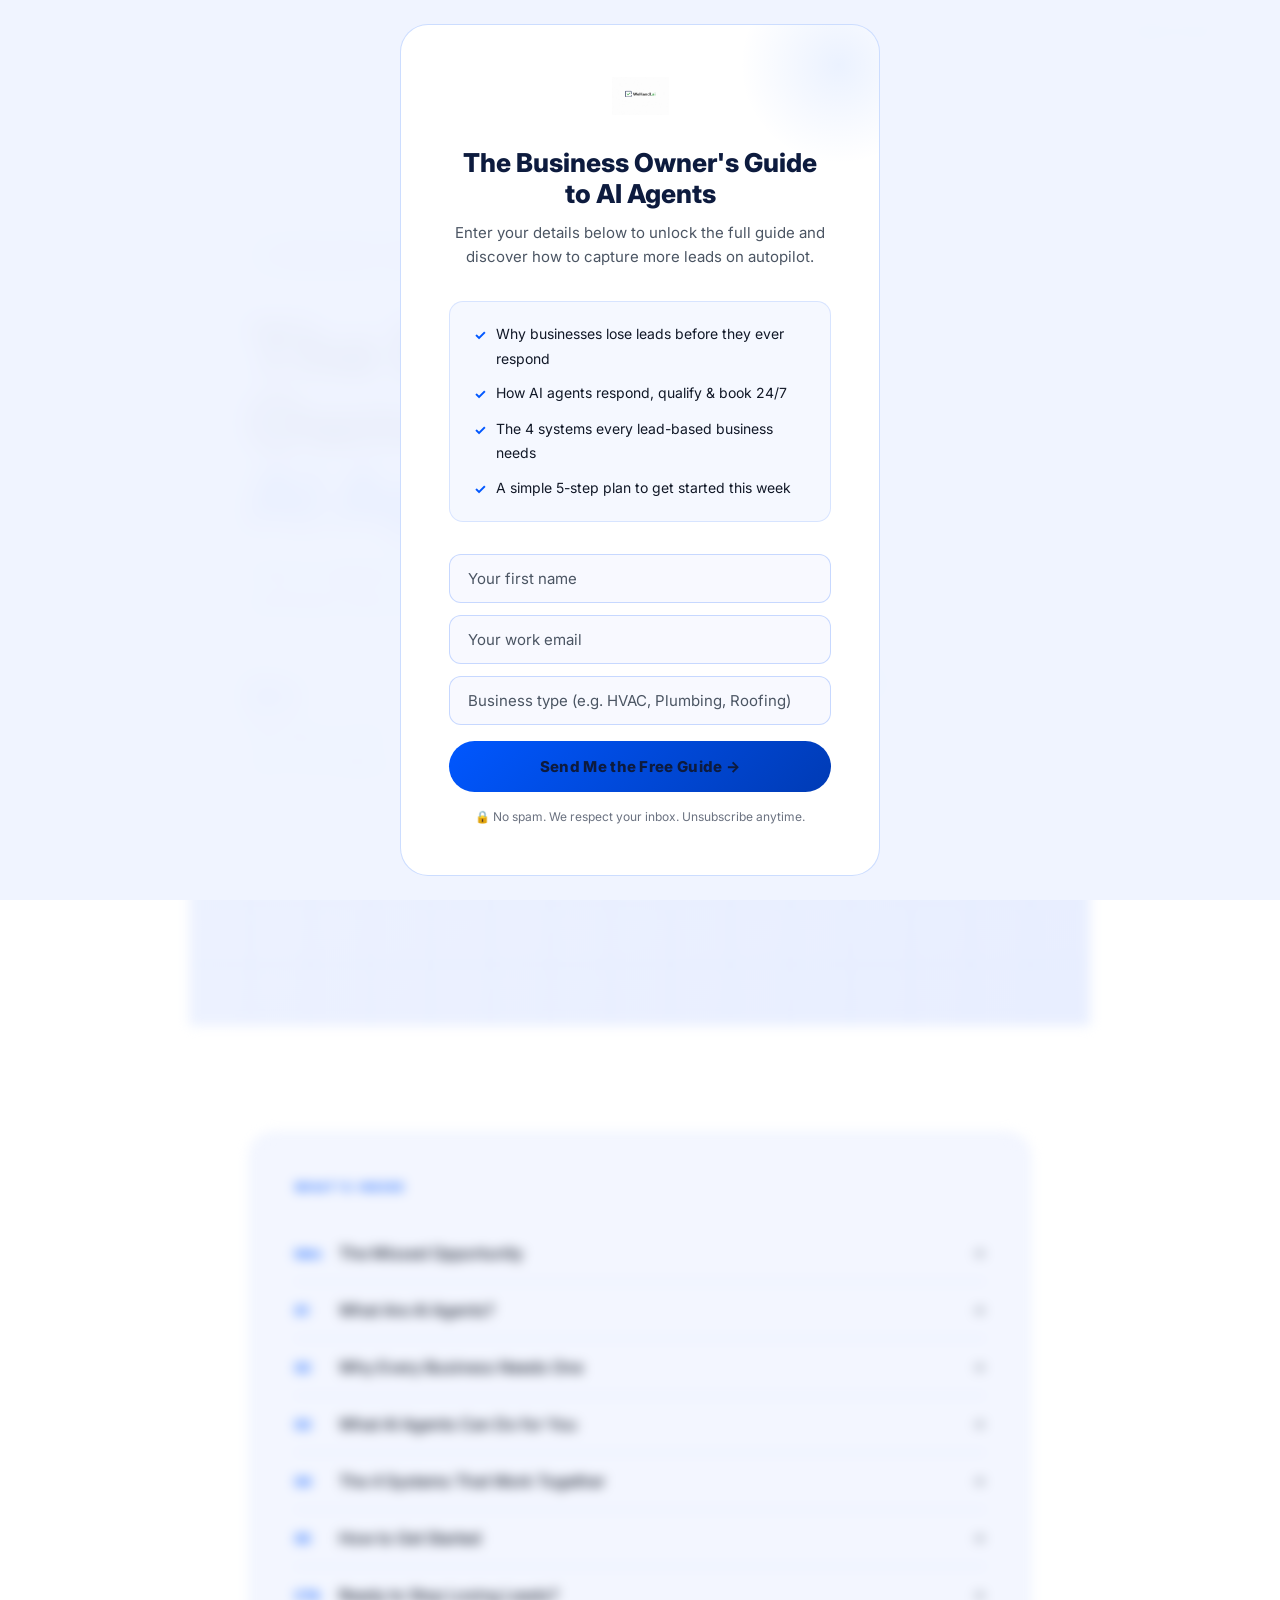
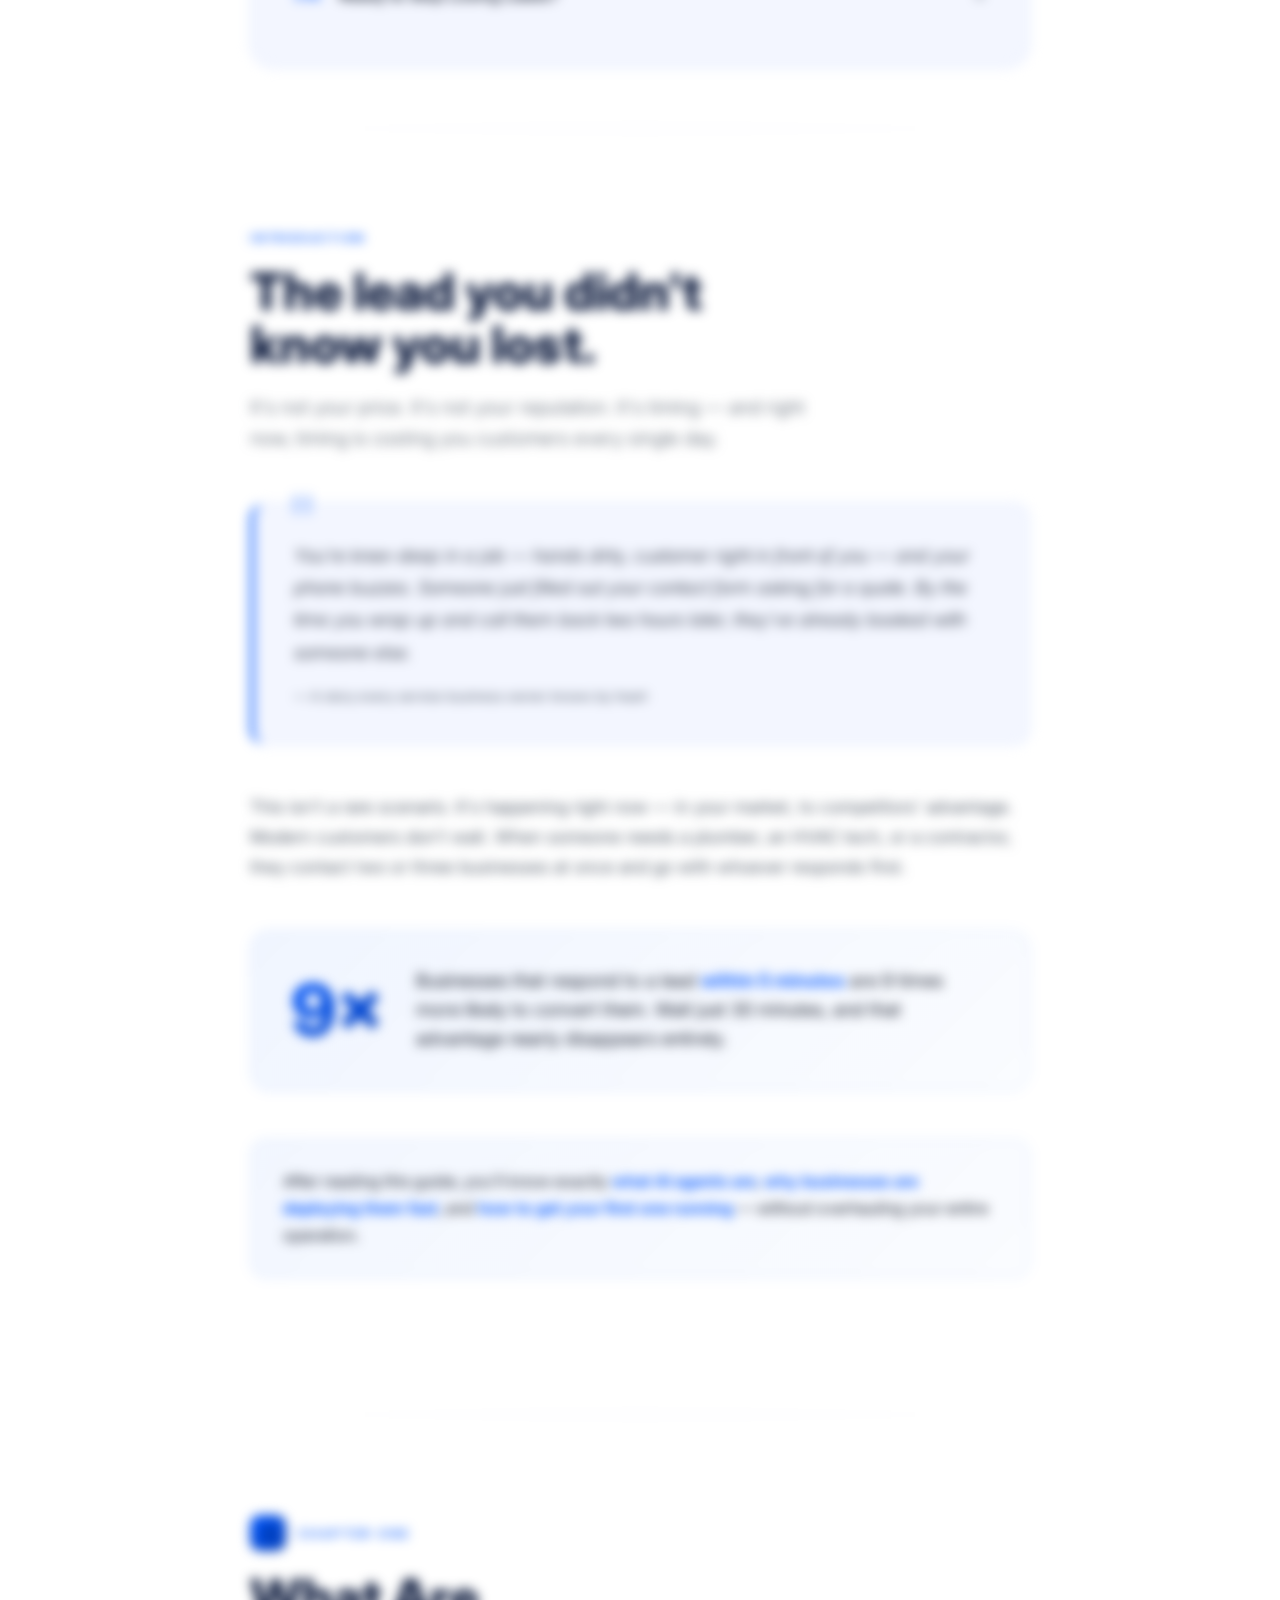
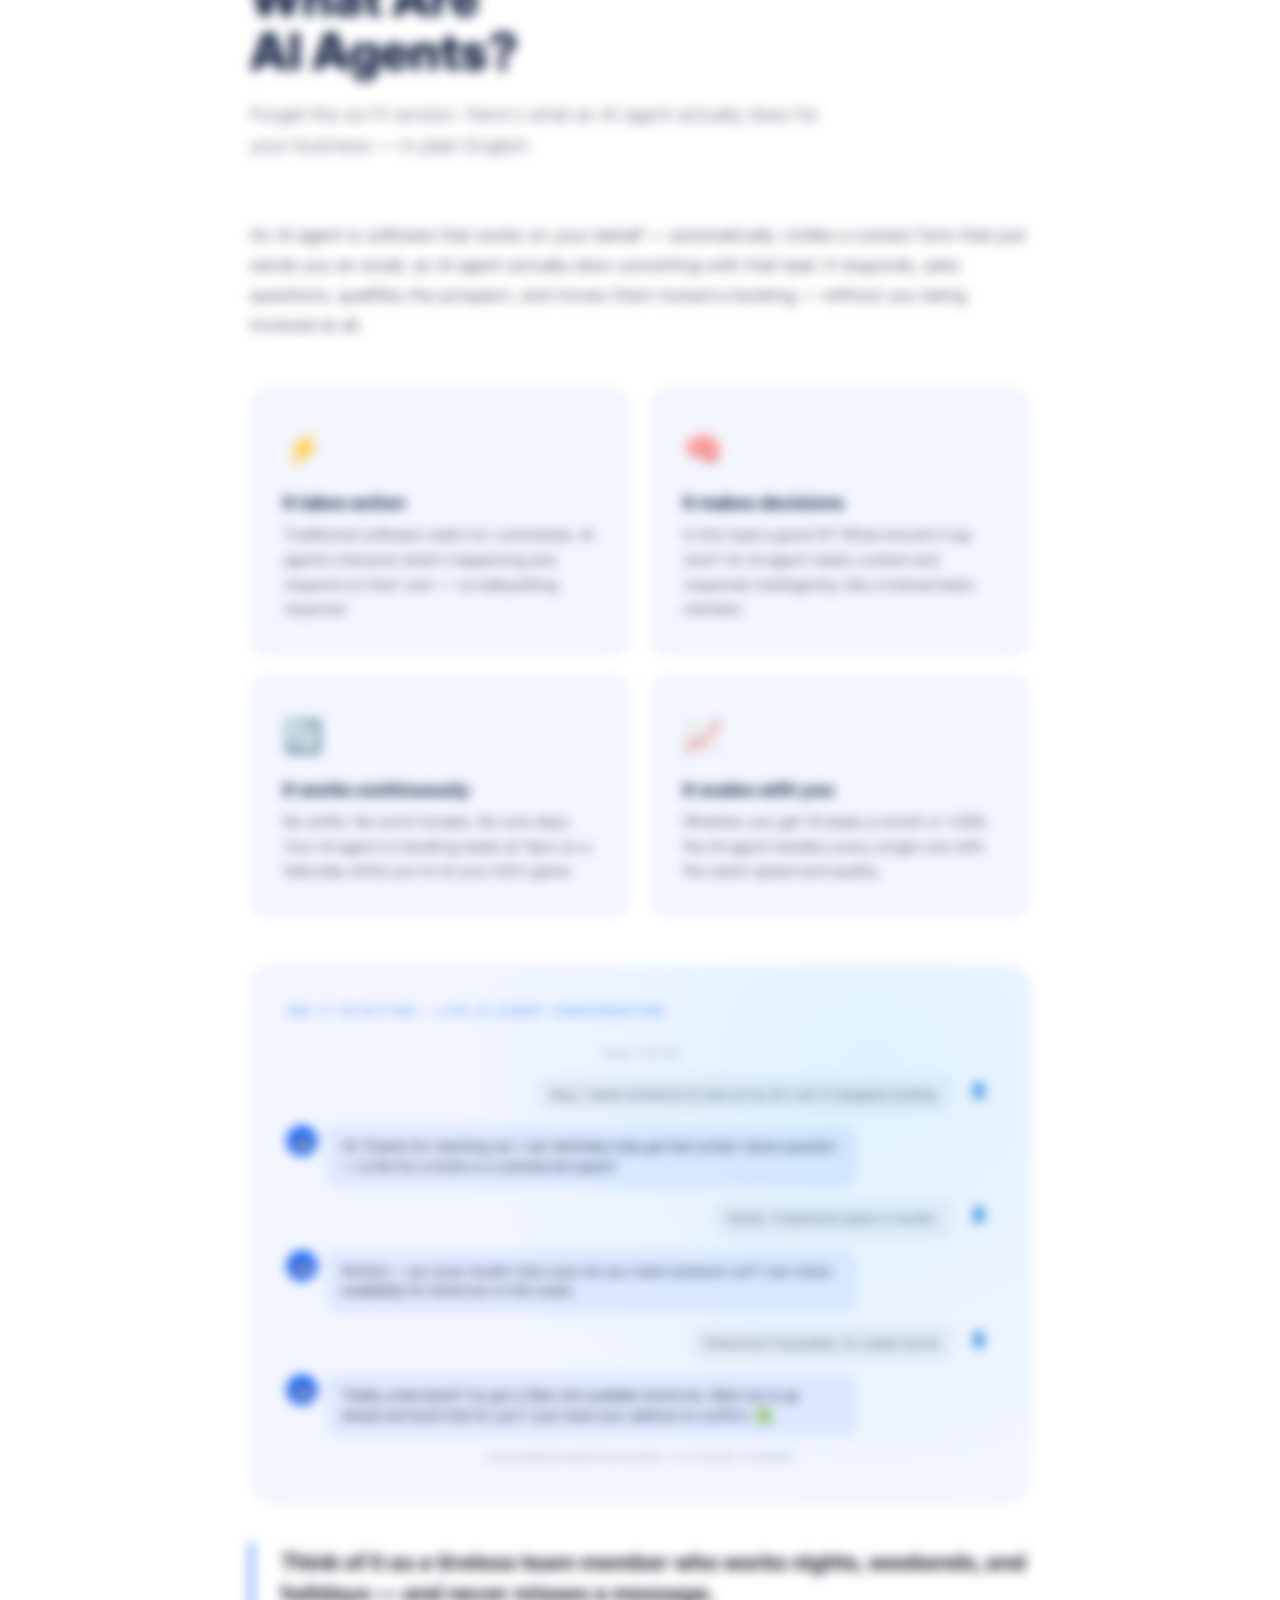
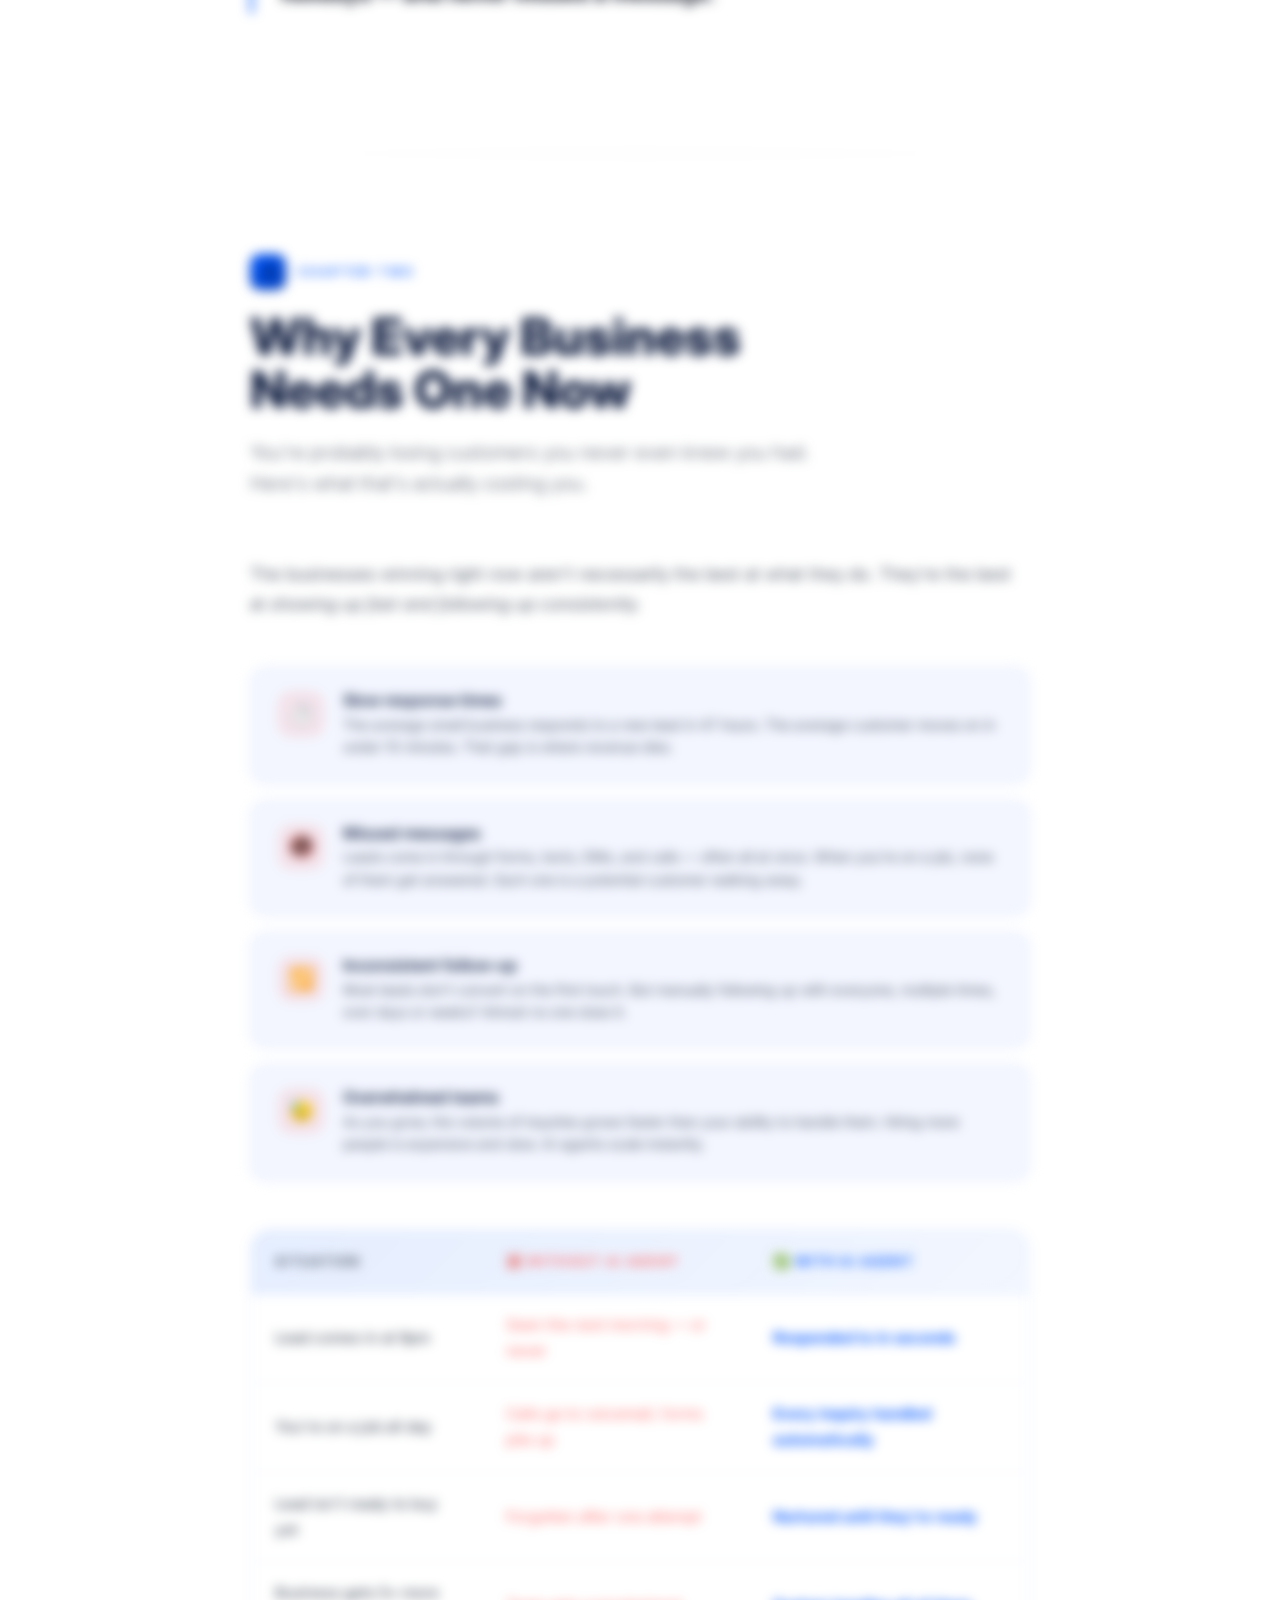
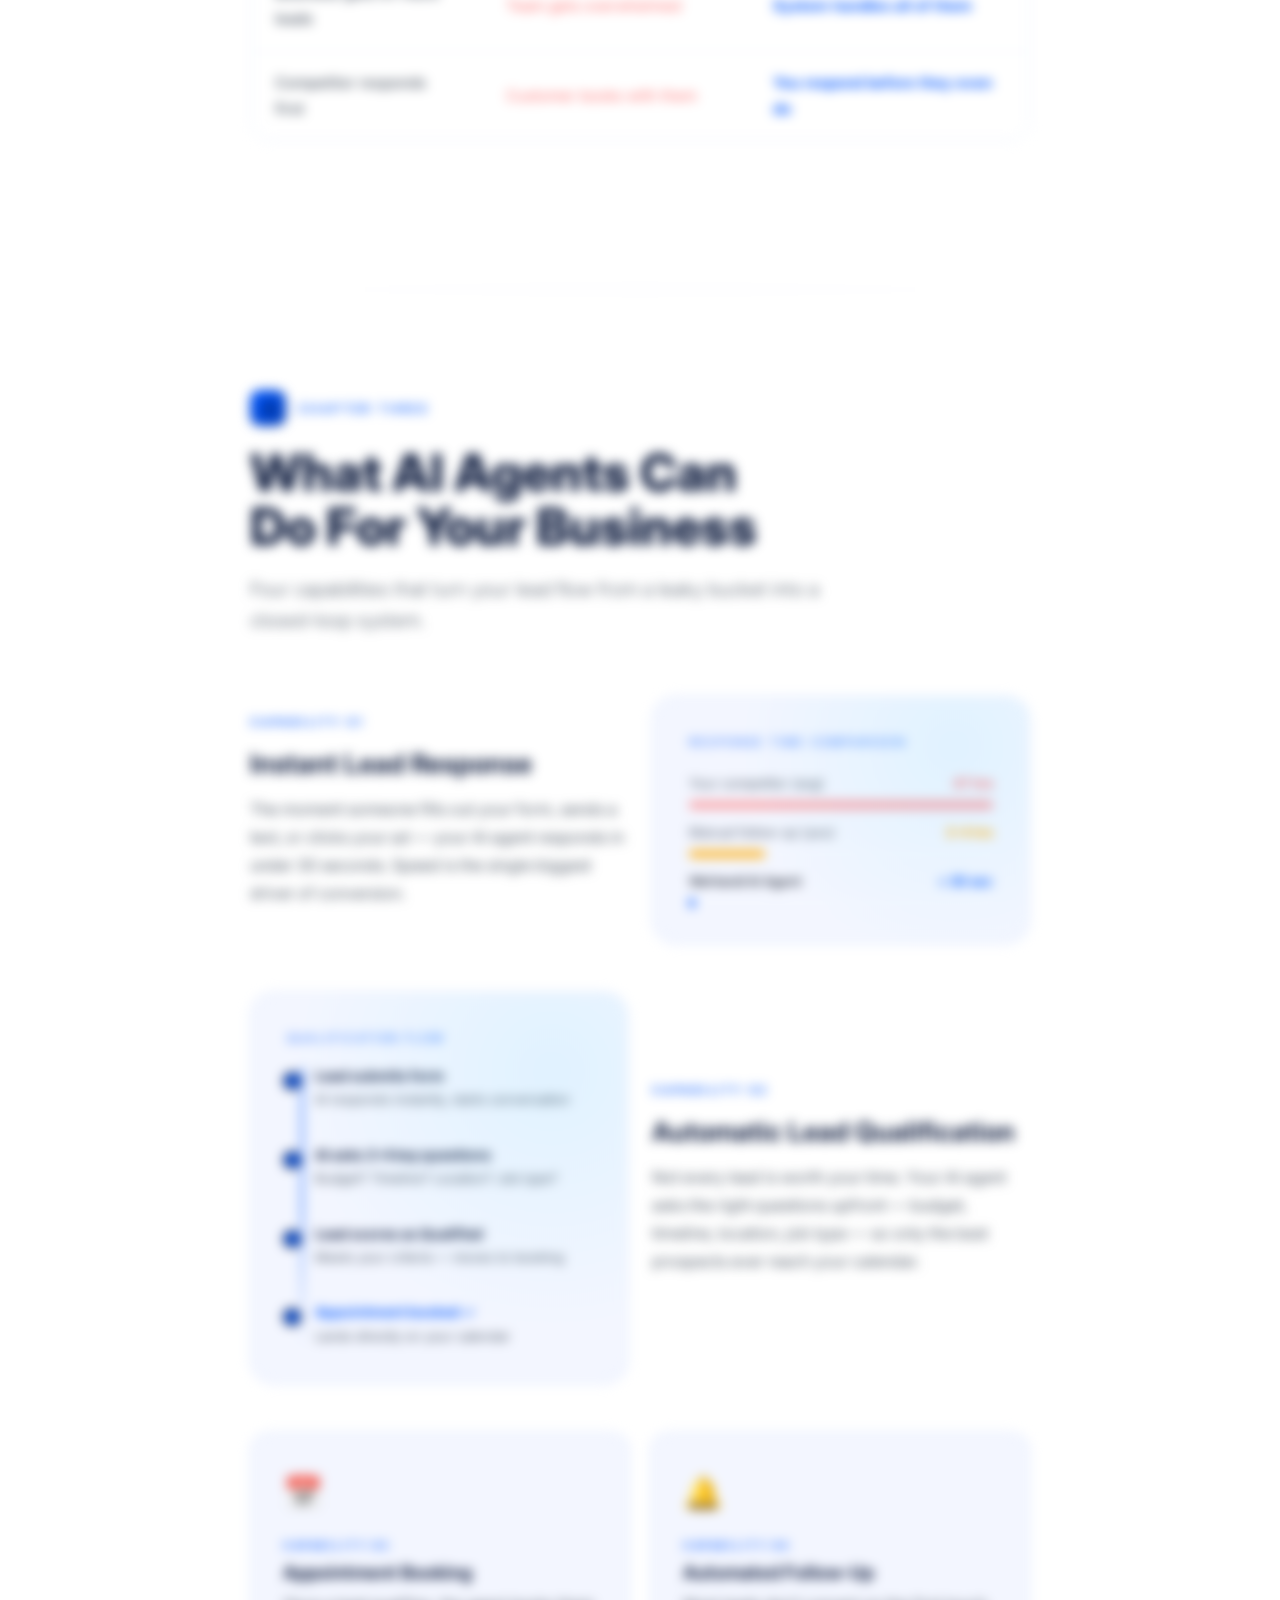
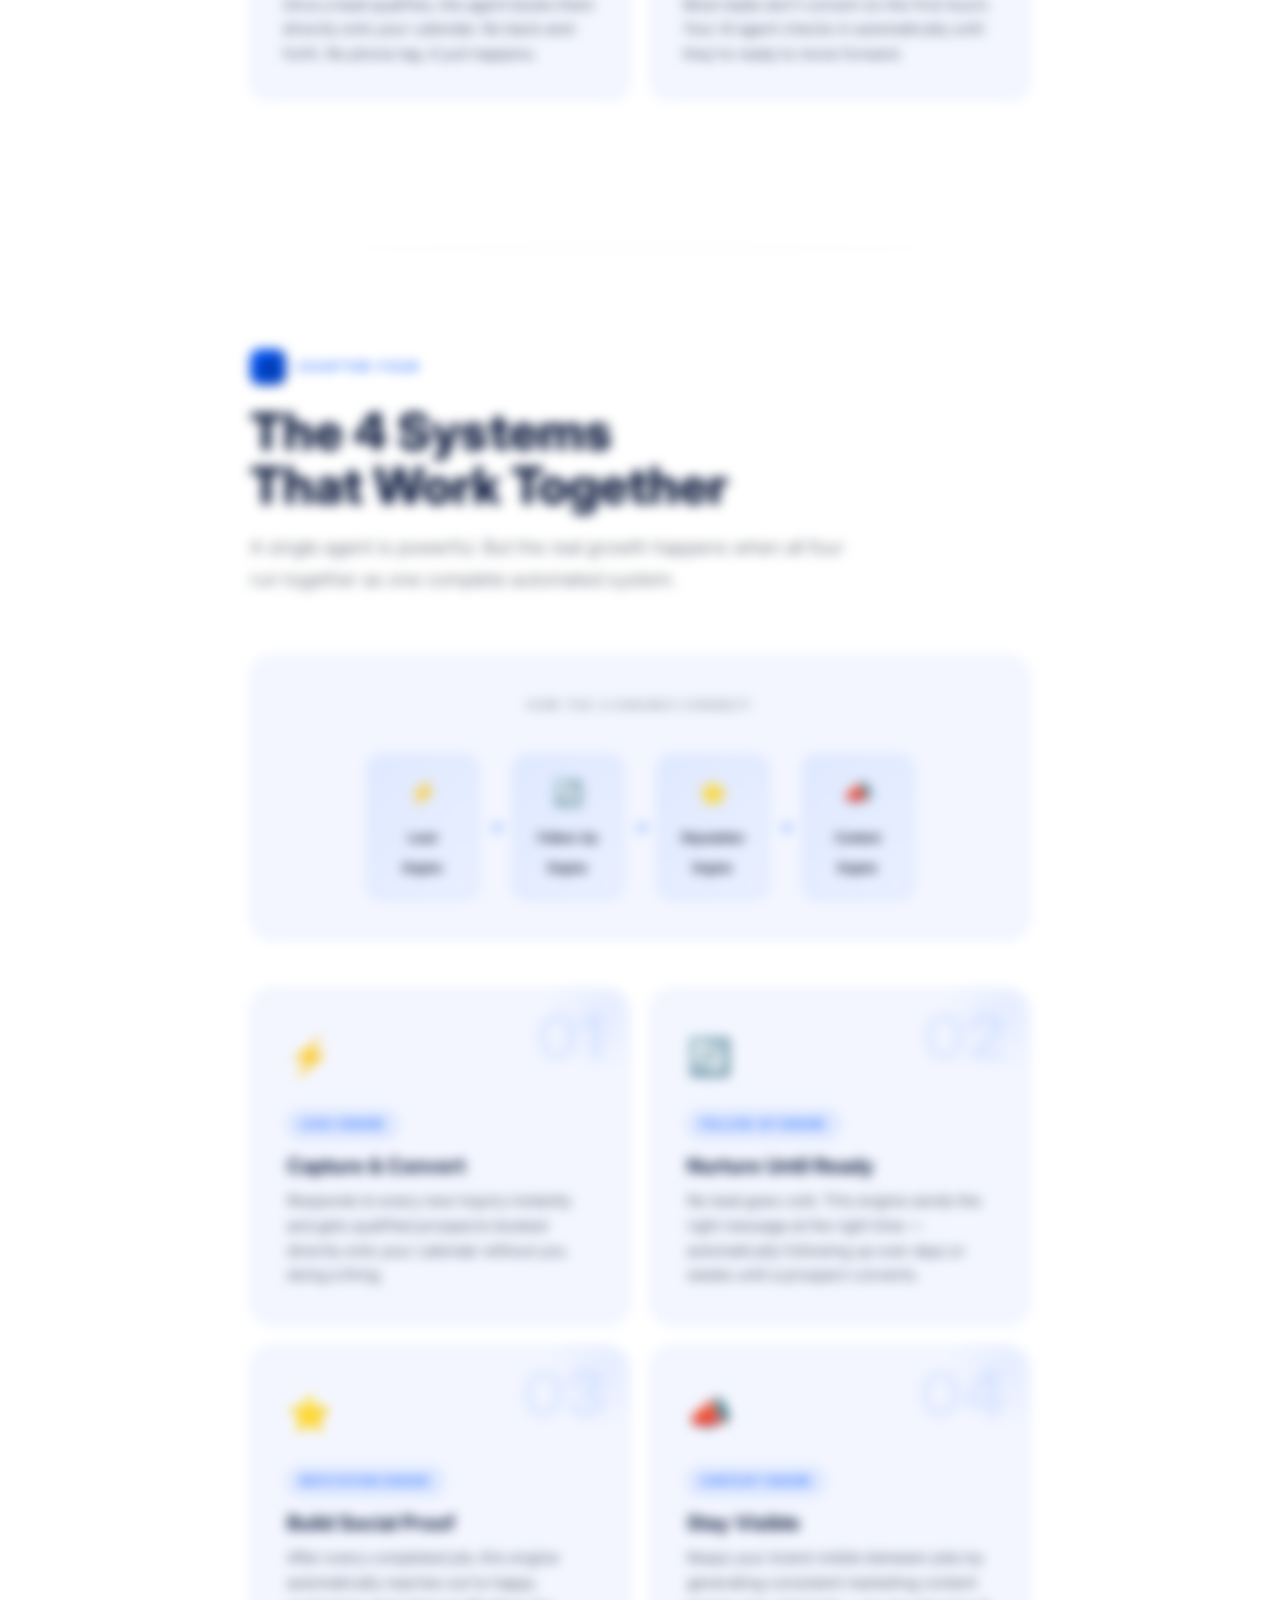
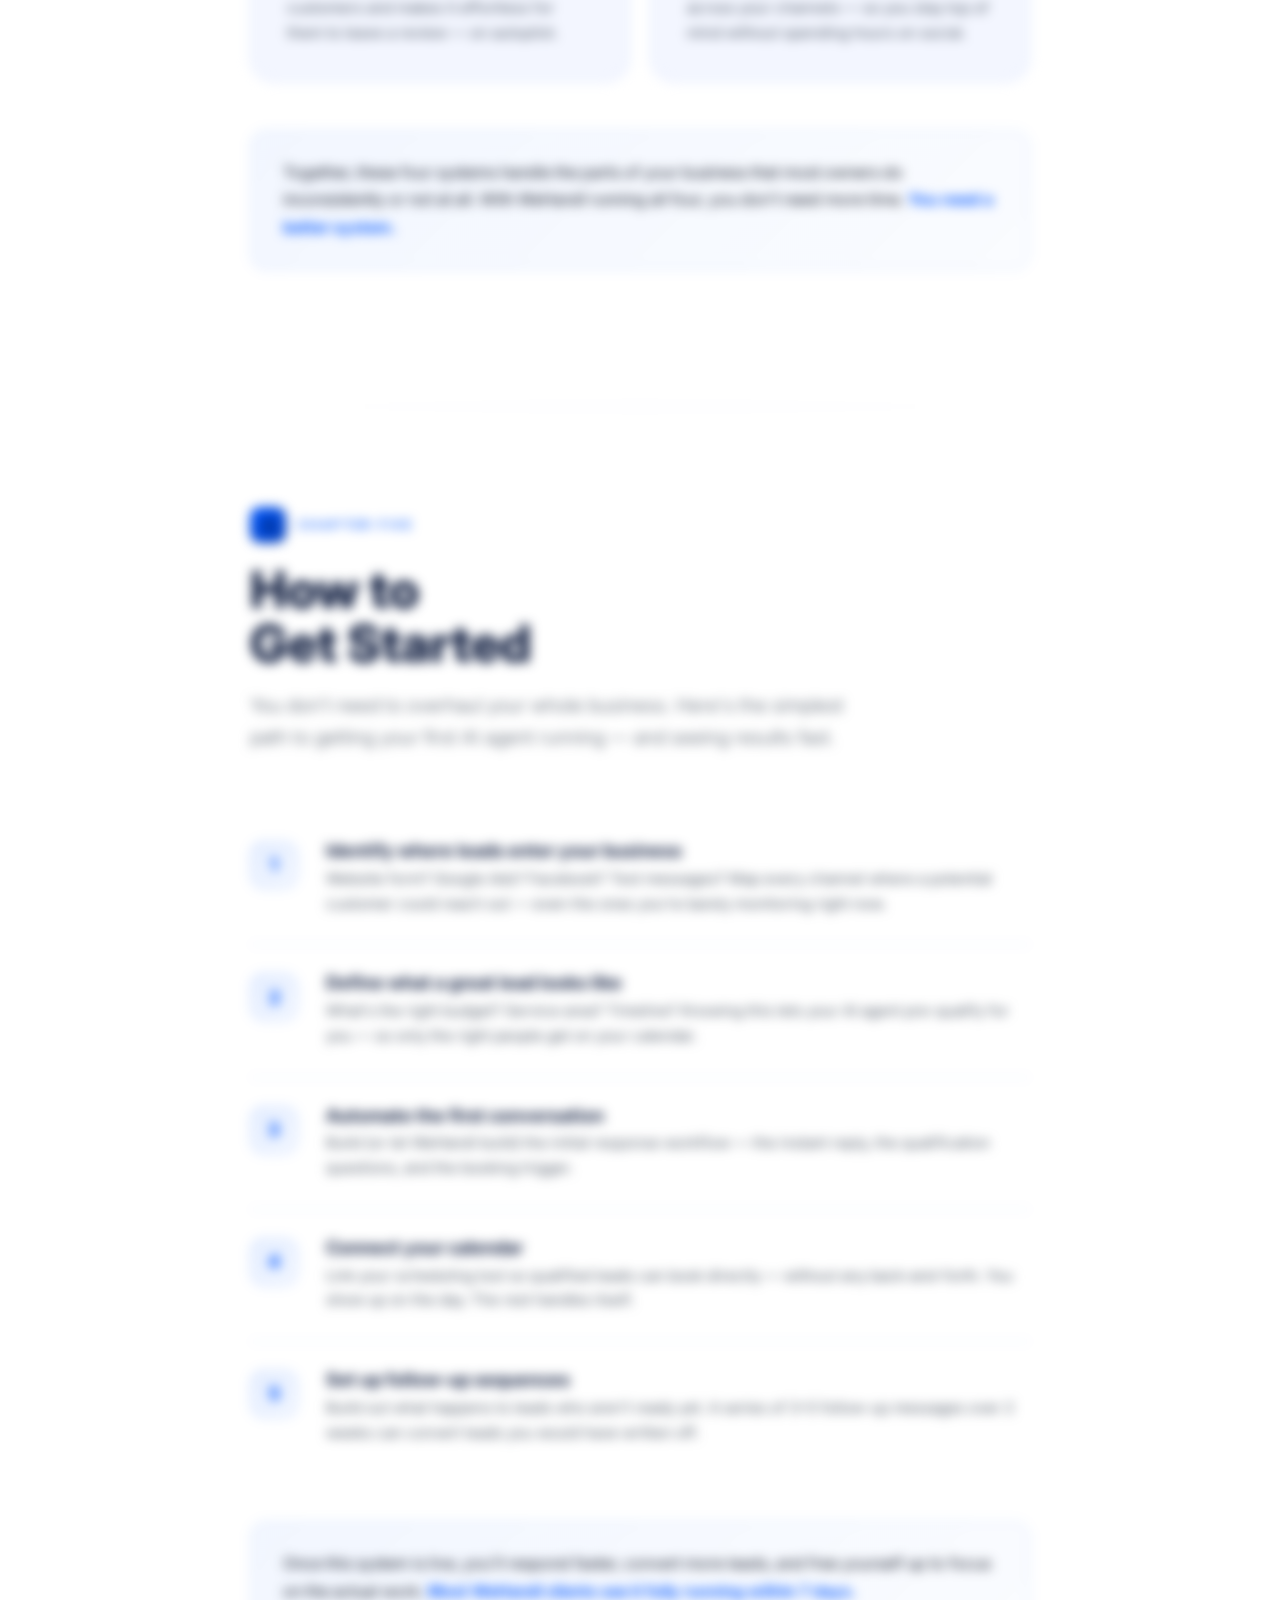
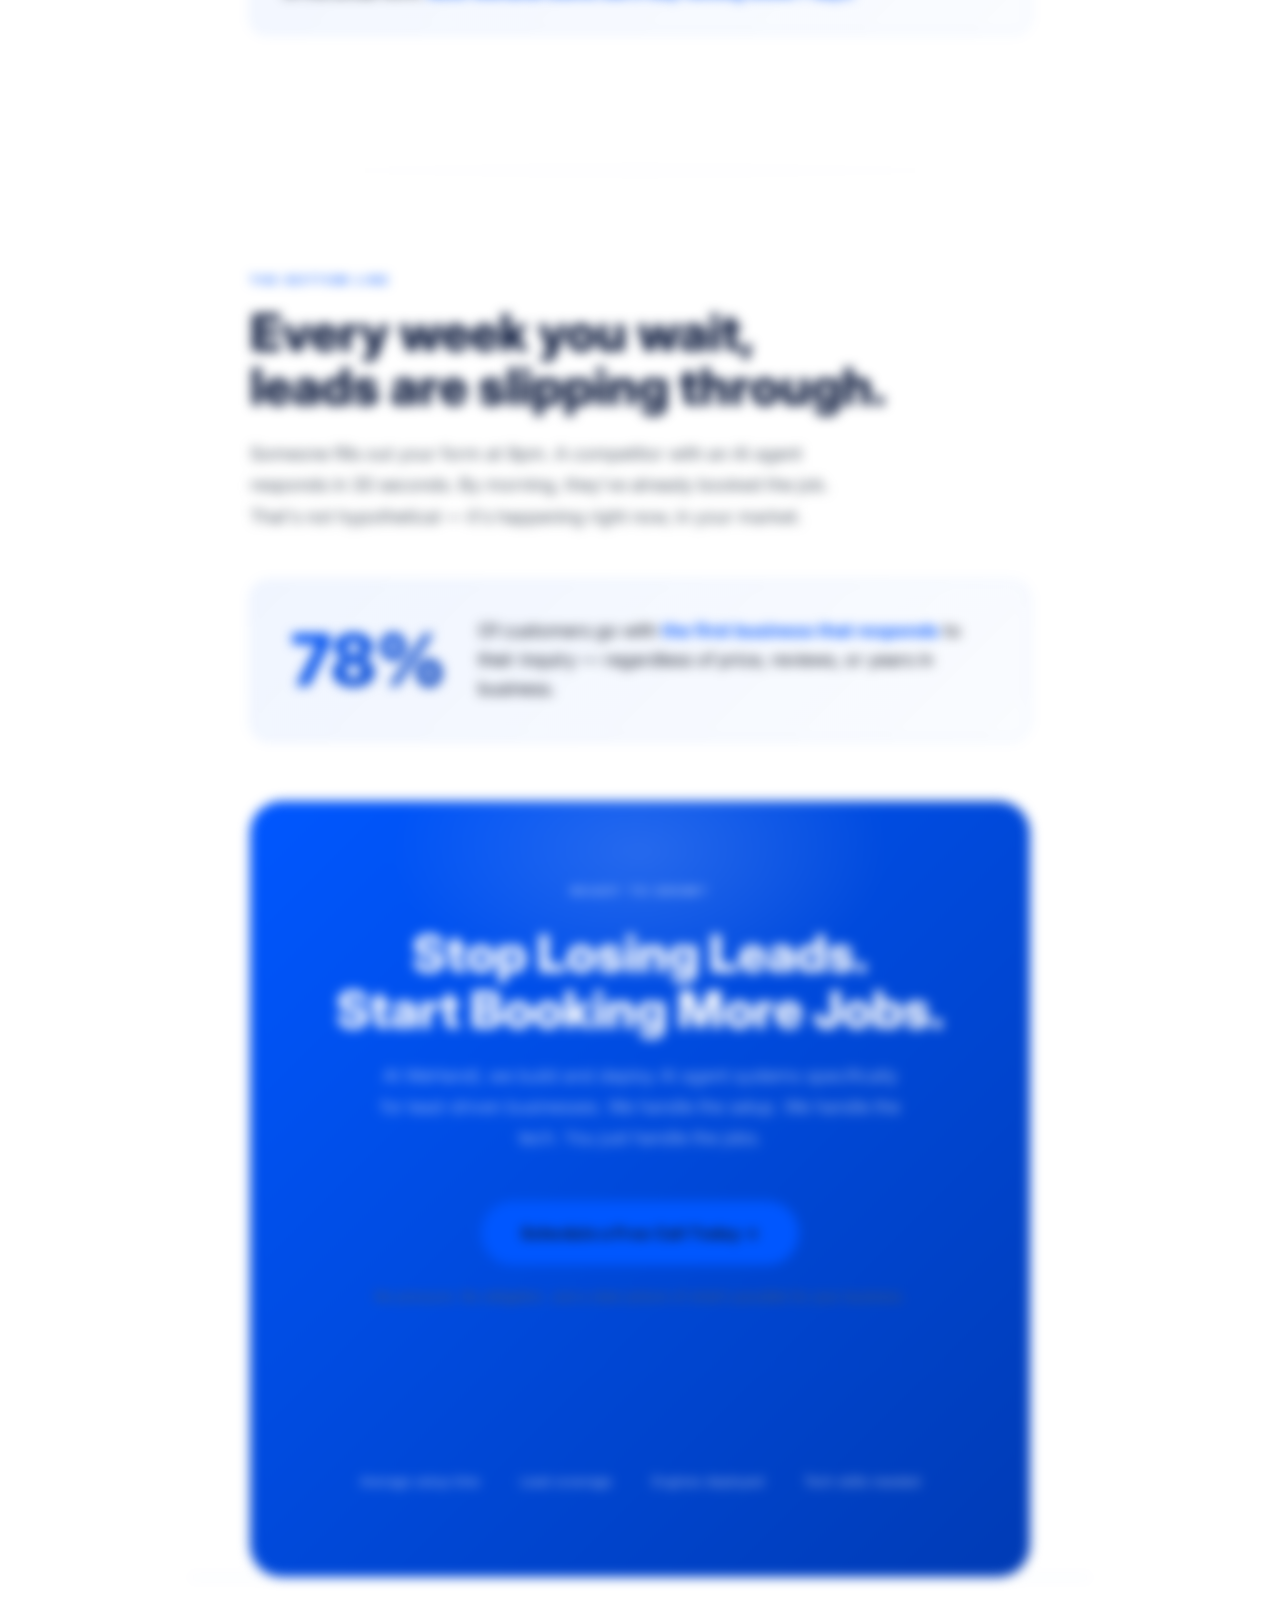
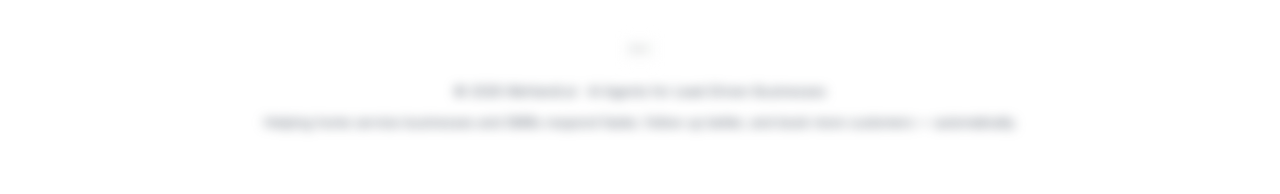
==== commit 4c22b0b9: "Update fmt.Println message from 'Hello' to 'Goodbye'" ====
--- a/guide.html
+++ b/guide.html
@@ -118,12 +118,14 @@
 }
 .nav-logo { height:30px; }
 .nav-cta {
-  display:inline-flex; align-items:center; gap:8px;
-  background:linear-gradient(135deg, #0057FF, #003bb5);
-  color:#ffffff; font-family:'Inter',sans-serif; font-weight:800;
-  font-size:13px; padding:10px 22px; border-radius:100px;
-  text-decoration:none; transition:transform 0.2s;
-}
+  font-family: 'Poppins', sans-serif;
+  font-size: 14px;
+  font-weight: 500;
+  color: #475569;
+  text-decoration: none;
+  transition: color .18s;
+}
+.nav-cta:hover { color: #0D1B3E; }
 .nav-cta:hover { transform:translateY(-1px); }
 
 /* ── LAYOUT ── */
@@ -346,7 +348,7 @@
 <!-- NAV -->
 <nav class="top-nav">
   <img class="nav-logo" src="[data-uri]" alt="WeHandl.ai">
-  <a class="nav-cta" href="https://wehandl.ai" target="_blank">Book a Free Call →</a>
+  <a class="nav-cta" href="/index.html">← Back to Home</a>
 </nav>
 
 <!-- COVER -->
@@ -585,8 +587,8 @@
     <span class="cta-eyebrow">Ready to grow?</span>
     <h2>Stop Losing Leads.<br>Start Booking More Jobs.</h2>
     <p>At WeHandl, we build and deploy AI agent systems specifically for lead-driven businesses. We handle the setup. We handle the tech. You just handle the jobs.</p>
-    <a class="cta-btn" href="https://wehandl.ai" target="_blank">Book Your Free Call with WeHandl →</a>
-    <div class="cta-micro">No pressure. No obligation. Just a clear picture of what's possible.</div>
+    <a class="cta-btn" href="mailto:info@wehandl.ai" target="_blank">Schedule a Free Call Today →</a>
+    <div class="cta-micro">No pressure. No obligation. Just a clear picture of what's possible for your business.</div>
     <div class="cta-proof">
       <div class="proof-item"><span class="proof-num">7 days</span><span class="proof-label">Average setup time</span></div>
       <div class="proof-item"><span class="proof-num">24/7</span><span class="proof-label">Lead coverage</span></div>
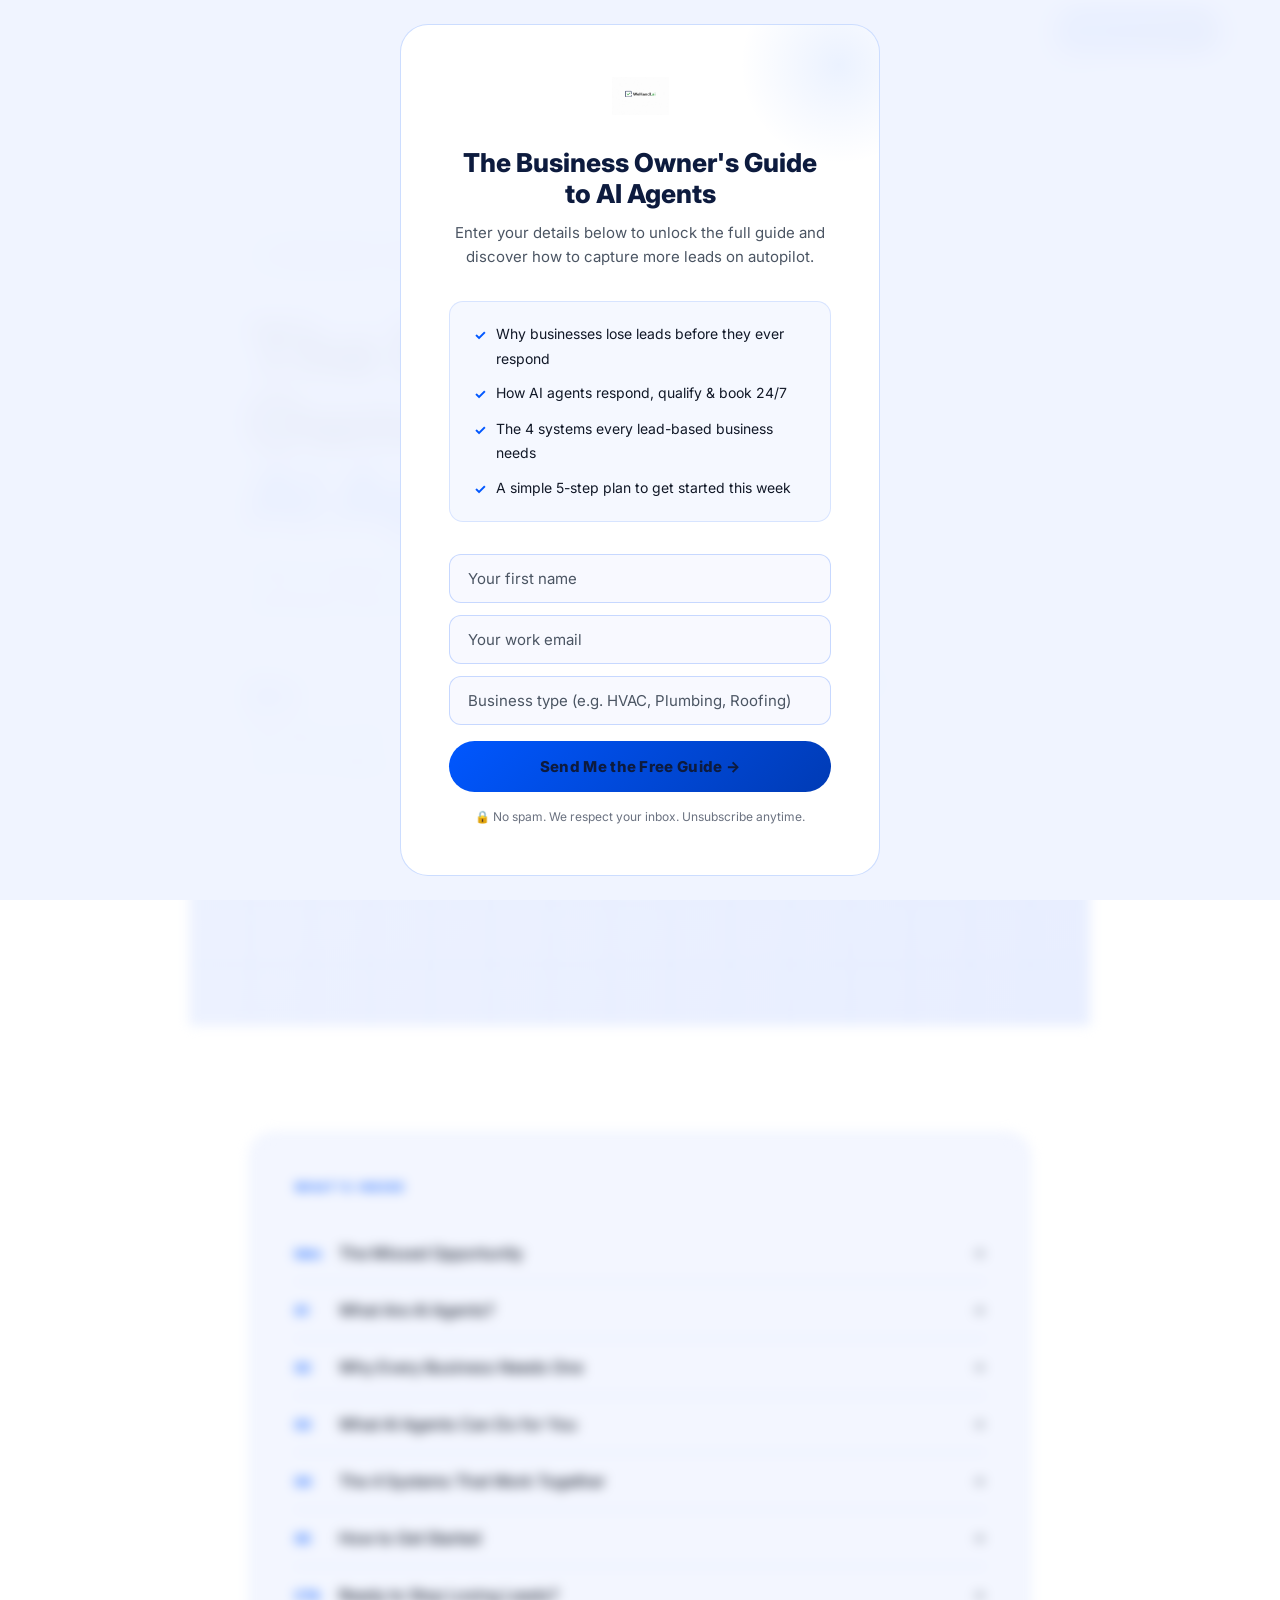
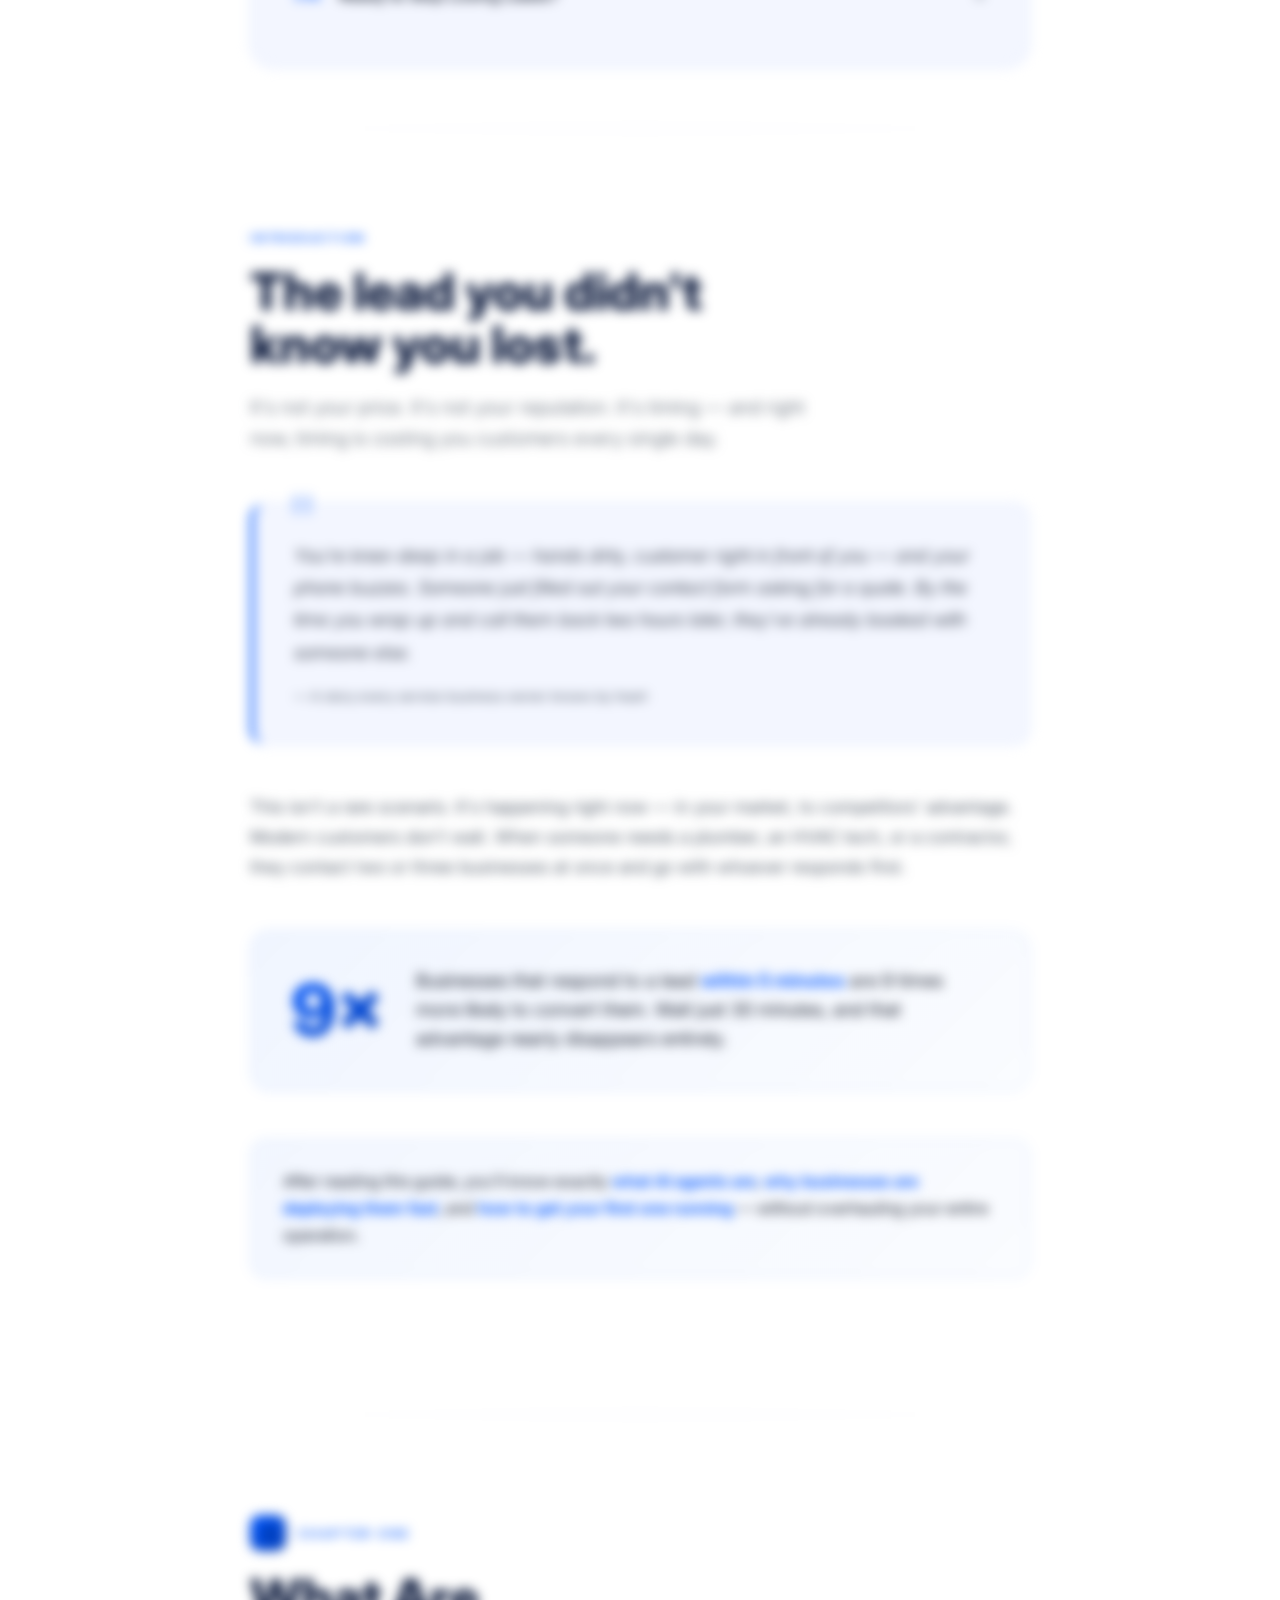
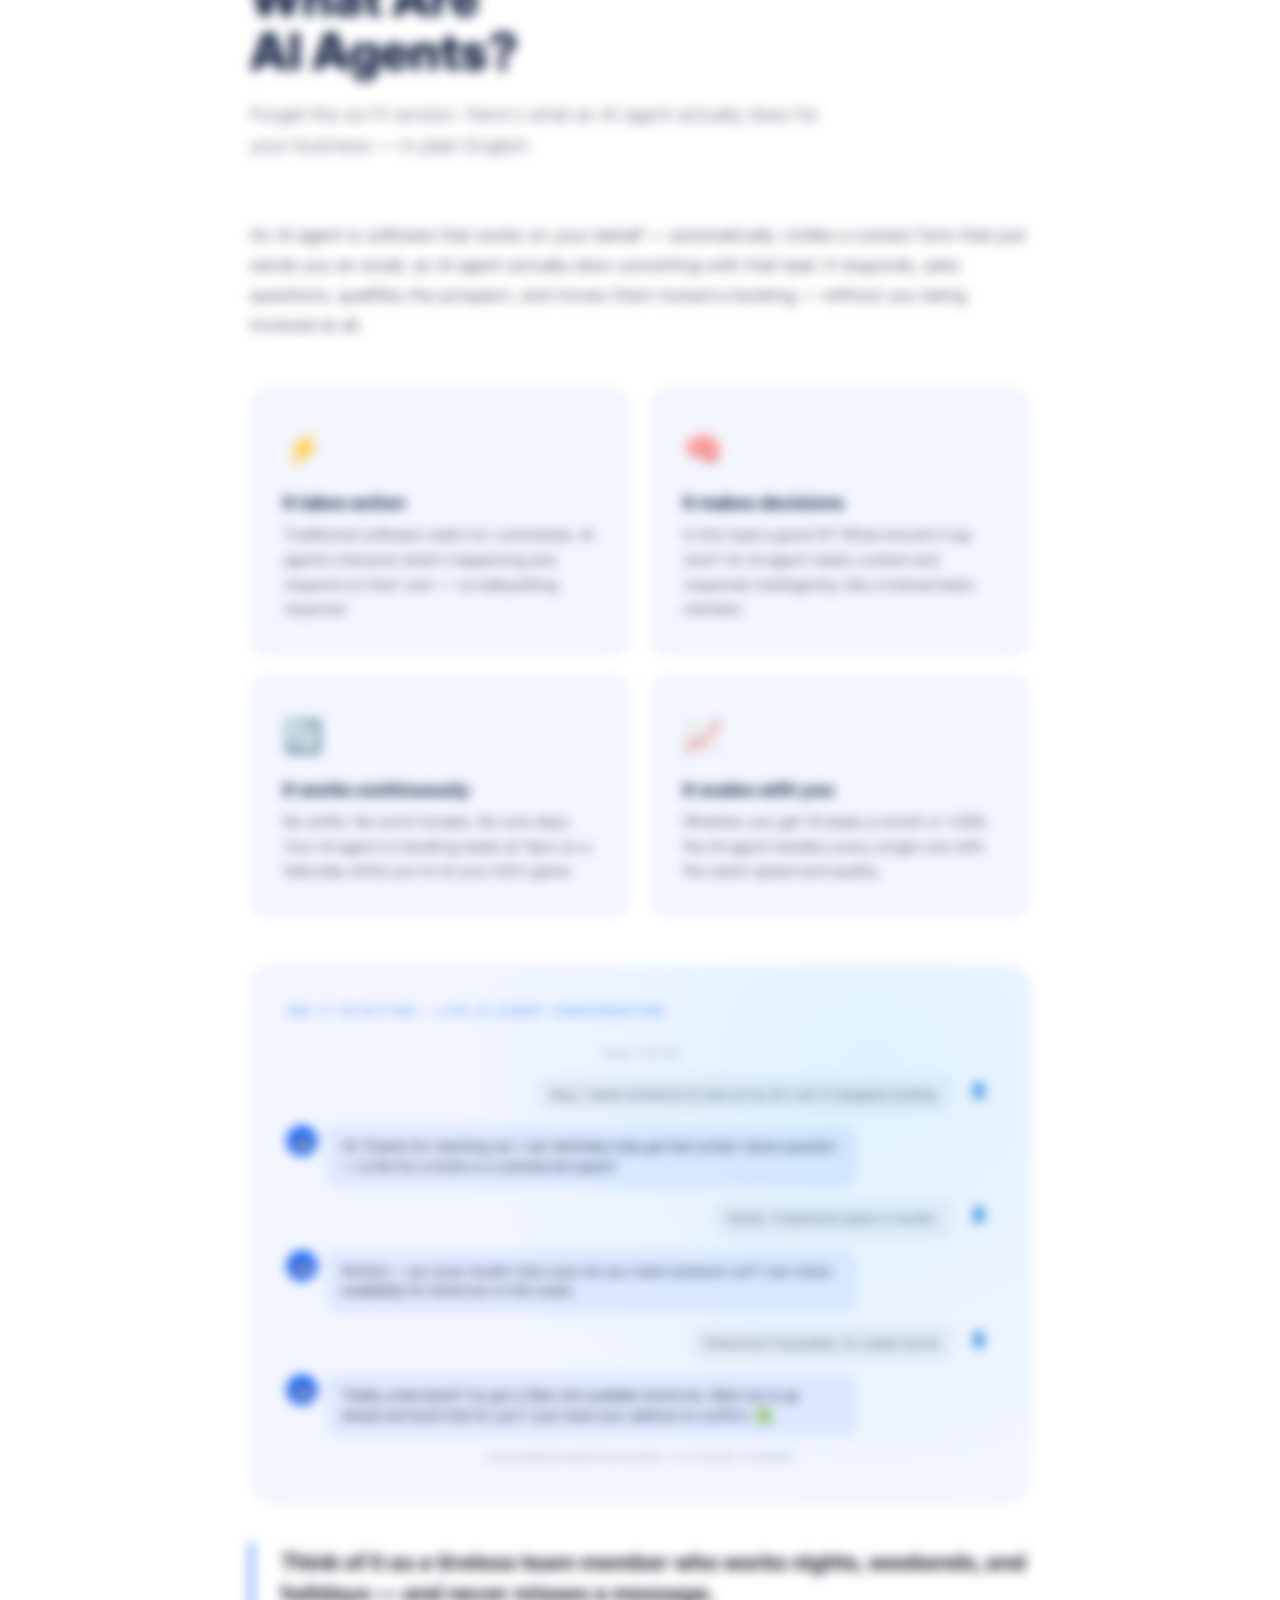
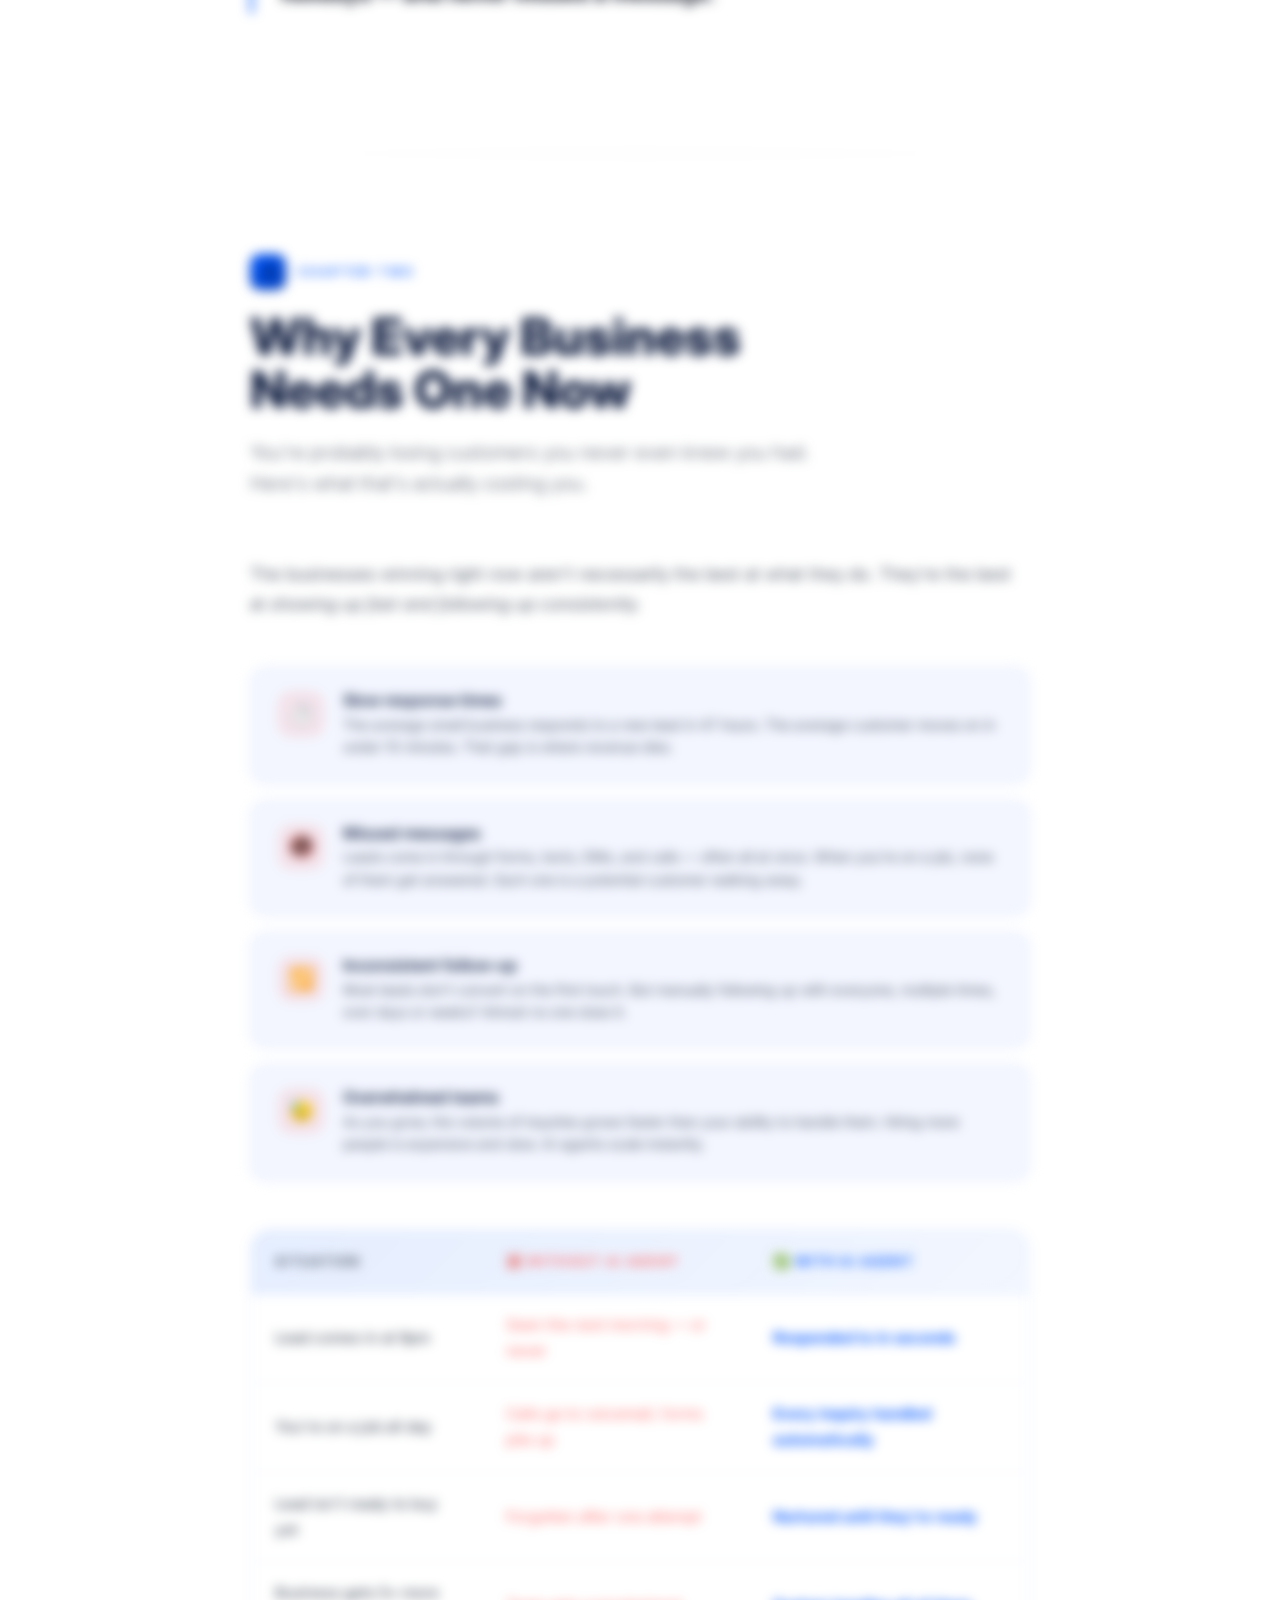
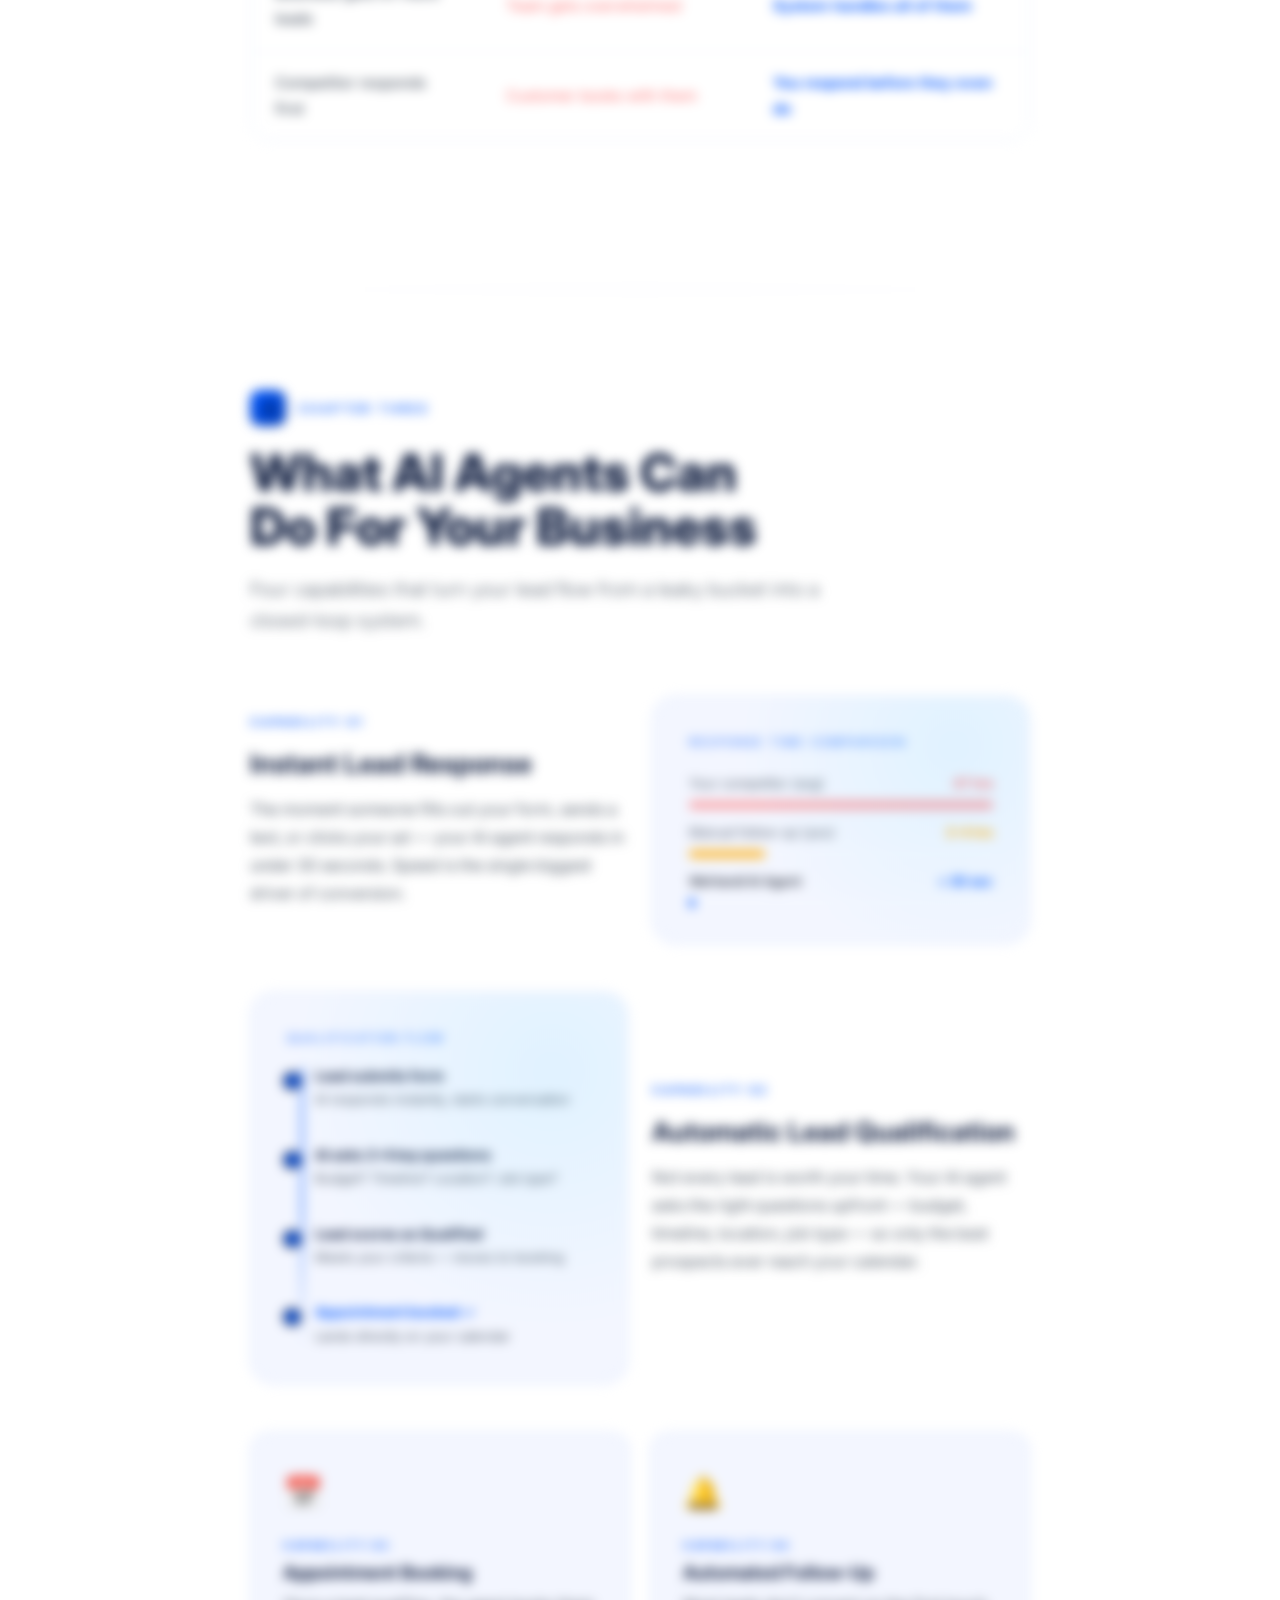
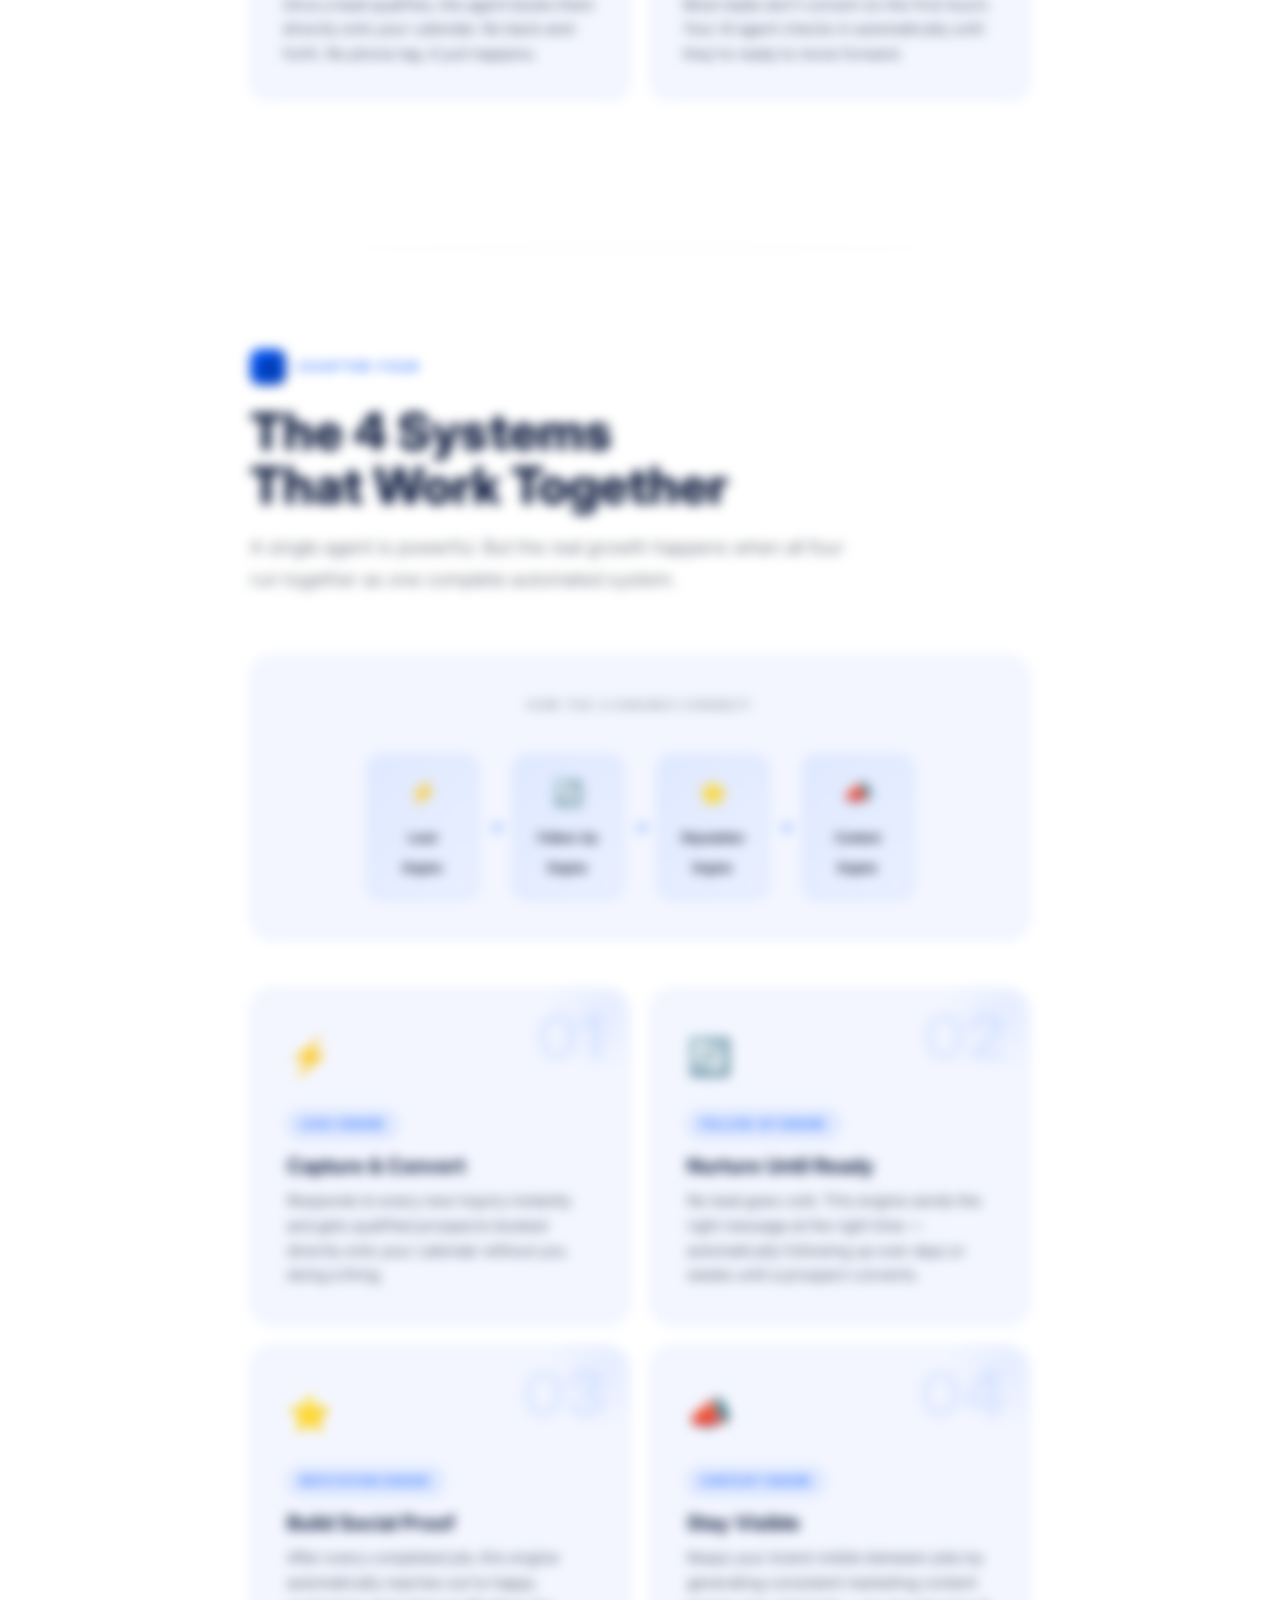
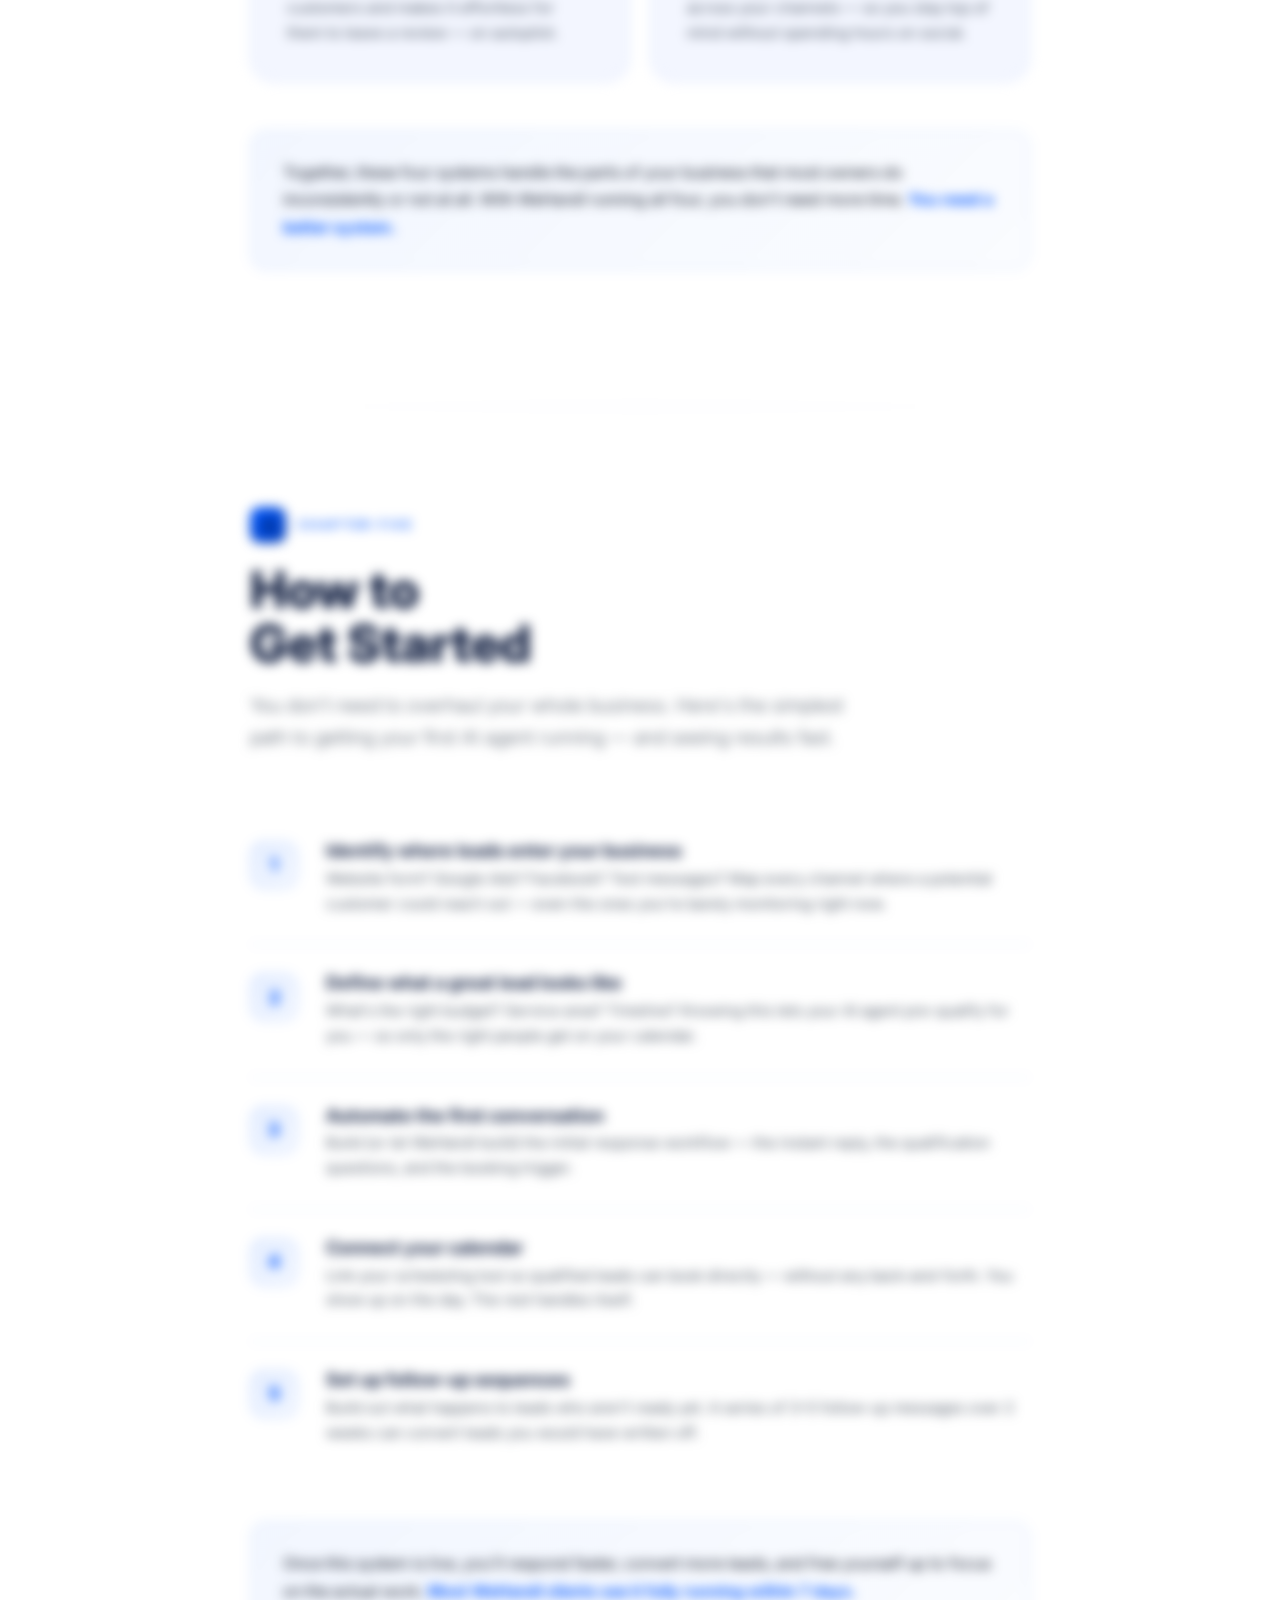
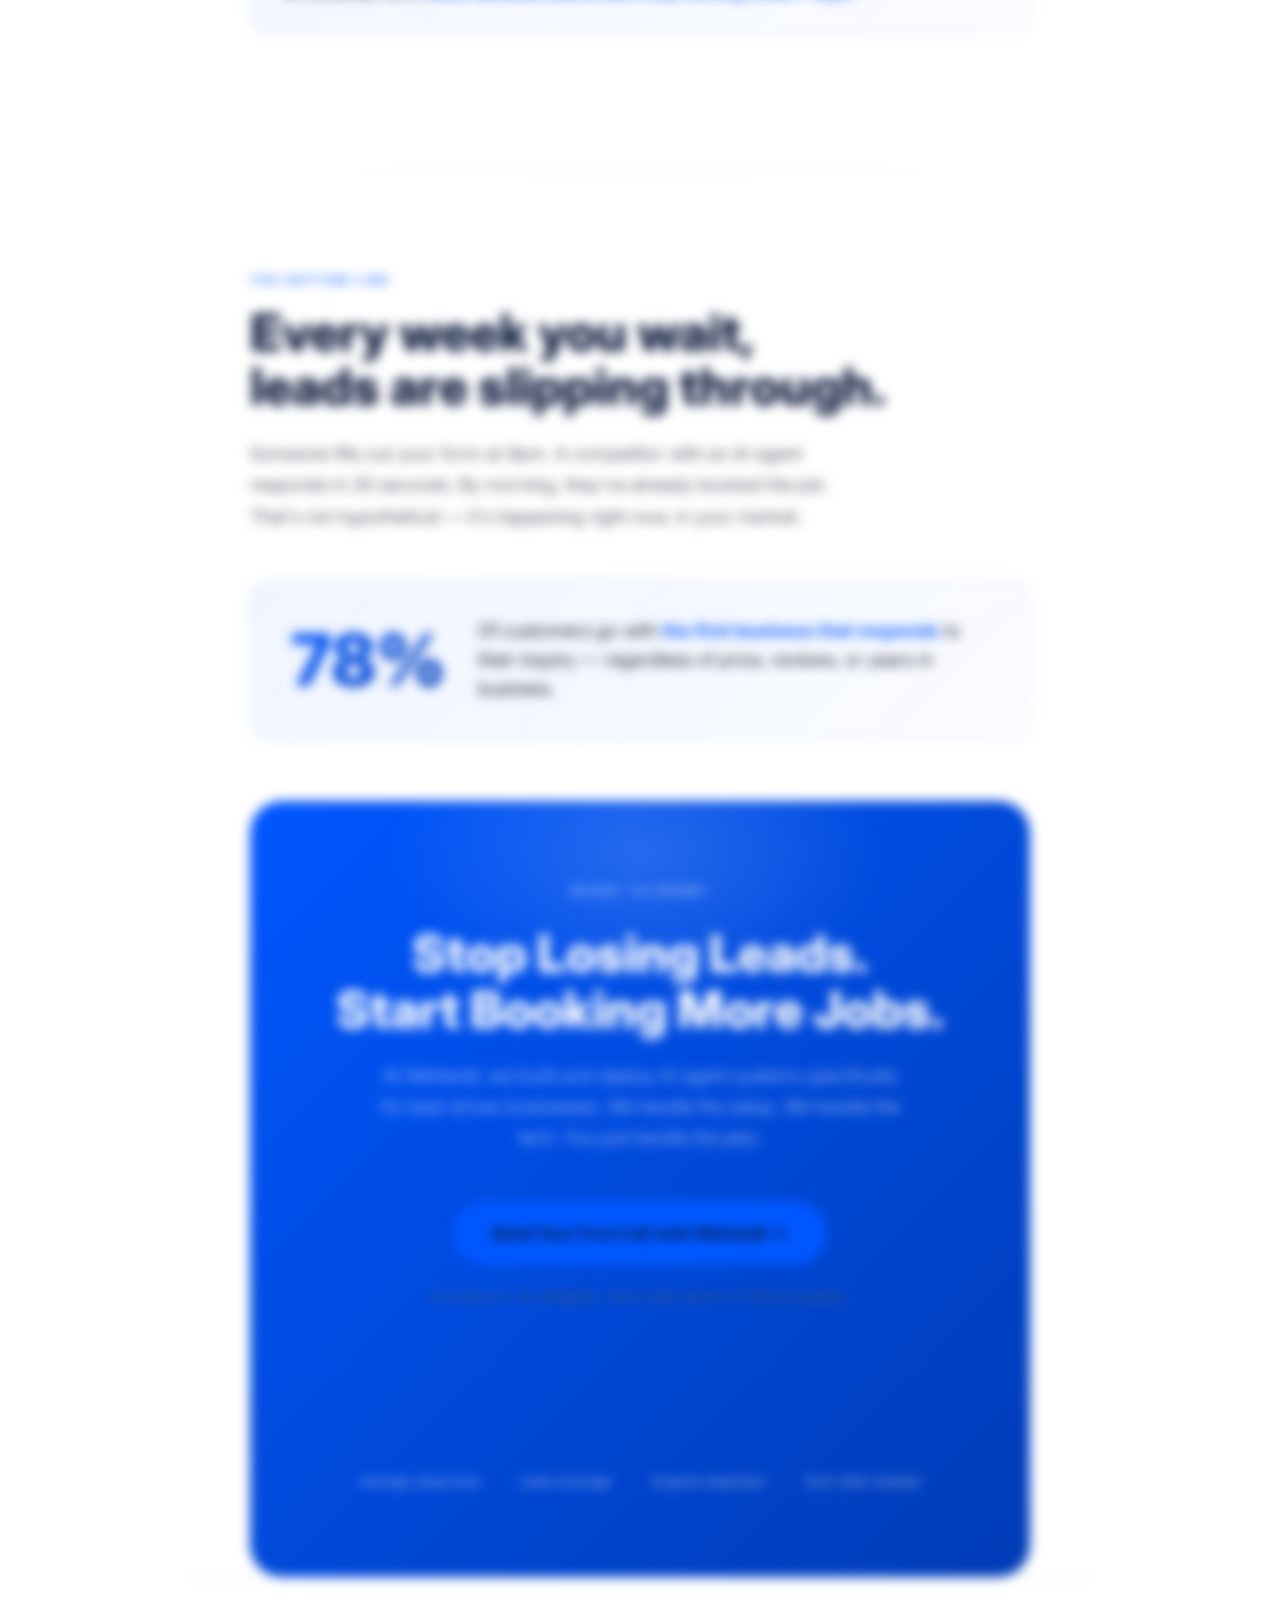
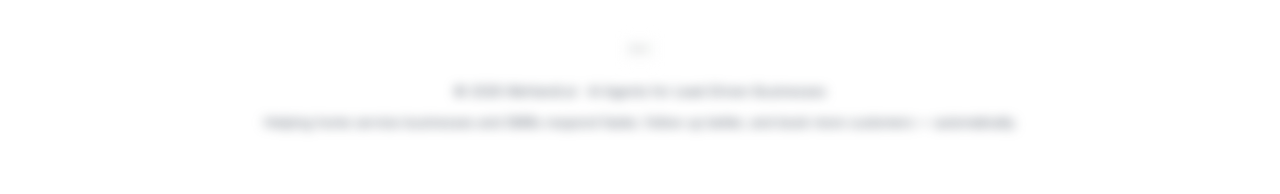
==== commit e23c5e6b: "Update fmt.Println message from 'Hello' to 'Goodbye'" ====
--- a/guide.html
+++ b/guide.html
@@ -118,14 +118,12 @@
 }
 .nav-logo { height:30px; }
 .nav-cta {
-  font-family: 'Poppins', sans-serif;
-  font-size: 14px;
-  font-weight: 500;
-  color: #475569;
-  text-decoration: none;
-  transition: color .18s;
-}
-.nav-cta:hover { color: #0D1B3E; }
+  display:inline-flex; align-items:center; gap:8px;
+  background:linear-gradient(135deg, #0057FF, #003bb5);
+  color:#ffffff; font-family:'Inter',sans-serif; font-weight:800;
+  font-size:13px; padding:10px 22px; border-radius:100px;
+  text-decoration:none; transition:transform 0.2s;
+}
 .nav-cta:hover { transform:translateY(-1px); }
 
 /* ── LAYOUT ── */
@@ -348,7 +346,7 @@
 <!-- NAV -->
 <nav class="top-nav">
   <img class="nav-logo" src="[data-uri]" alt="WeHandl.ai">
-  <a class="nav-cta" href="/index.html">← Back to Home</a>
+  <a class="nav-cta" href="https://wehandl.ai" target="_blank">Book a Free Call →</a>
 </nav>
 
 <!-- COVER -->
@@ -587,8 +585,8 @@
     <span class="cta-eyebrow">Ready to grow?</span>
     <h2>Stop Losing Leads.<br>Start Booking More Jobs.</h2>
     <p>At WeHandl, we build and deploy AI agent systems specifically for lead-driven businesses. We handle the setup. We handle the tech. You just handle the jobs.</p>
-    <a class="cta-btn" href="mailto:info@wehandl.ai" target="_blank">Schedule a Free Call Today →</a>
-    <div class="cta-micro">No pressure. No obligation. Just a clear picture of what's possible for your business.</div>
+    <a class="cta-btn" href="https://wehandl.ai" target="_blank">Book Your Free Call with WeHandl →</a>
+    <div class="cta-micro">No pressure. No obligation. Just a clear picture of what's possible.</div>
     <div class="cta-proof">
       <div class="proof-item"><span class="proof-num">7 days</span><span class="proof-label">Average setup time</span></div>
       <div class="proof-item"><span class="proof-num">24/7</span><span class="proof-label">Lead coverage</span></div>
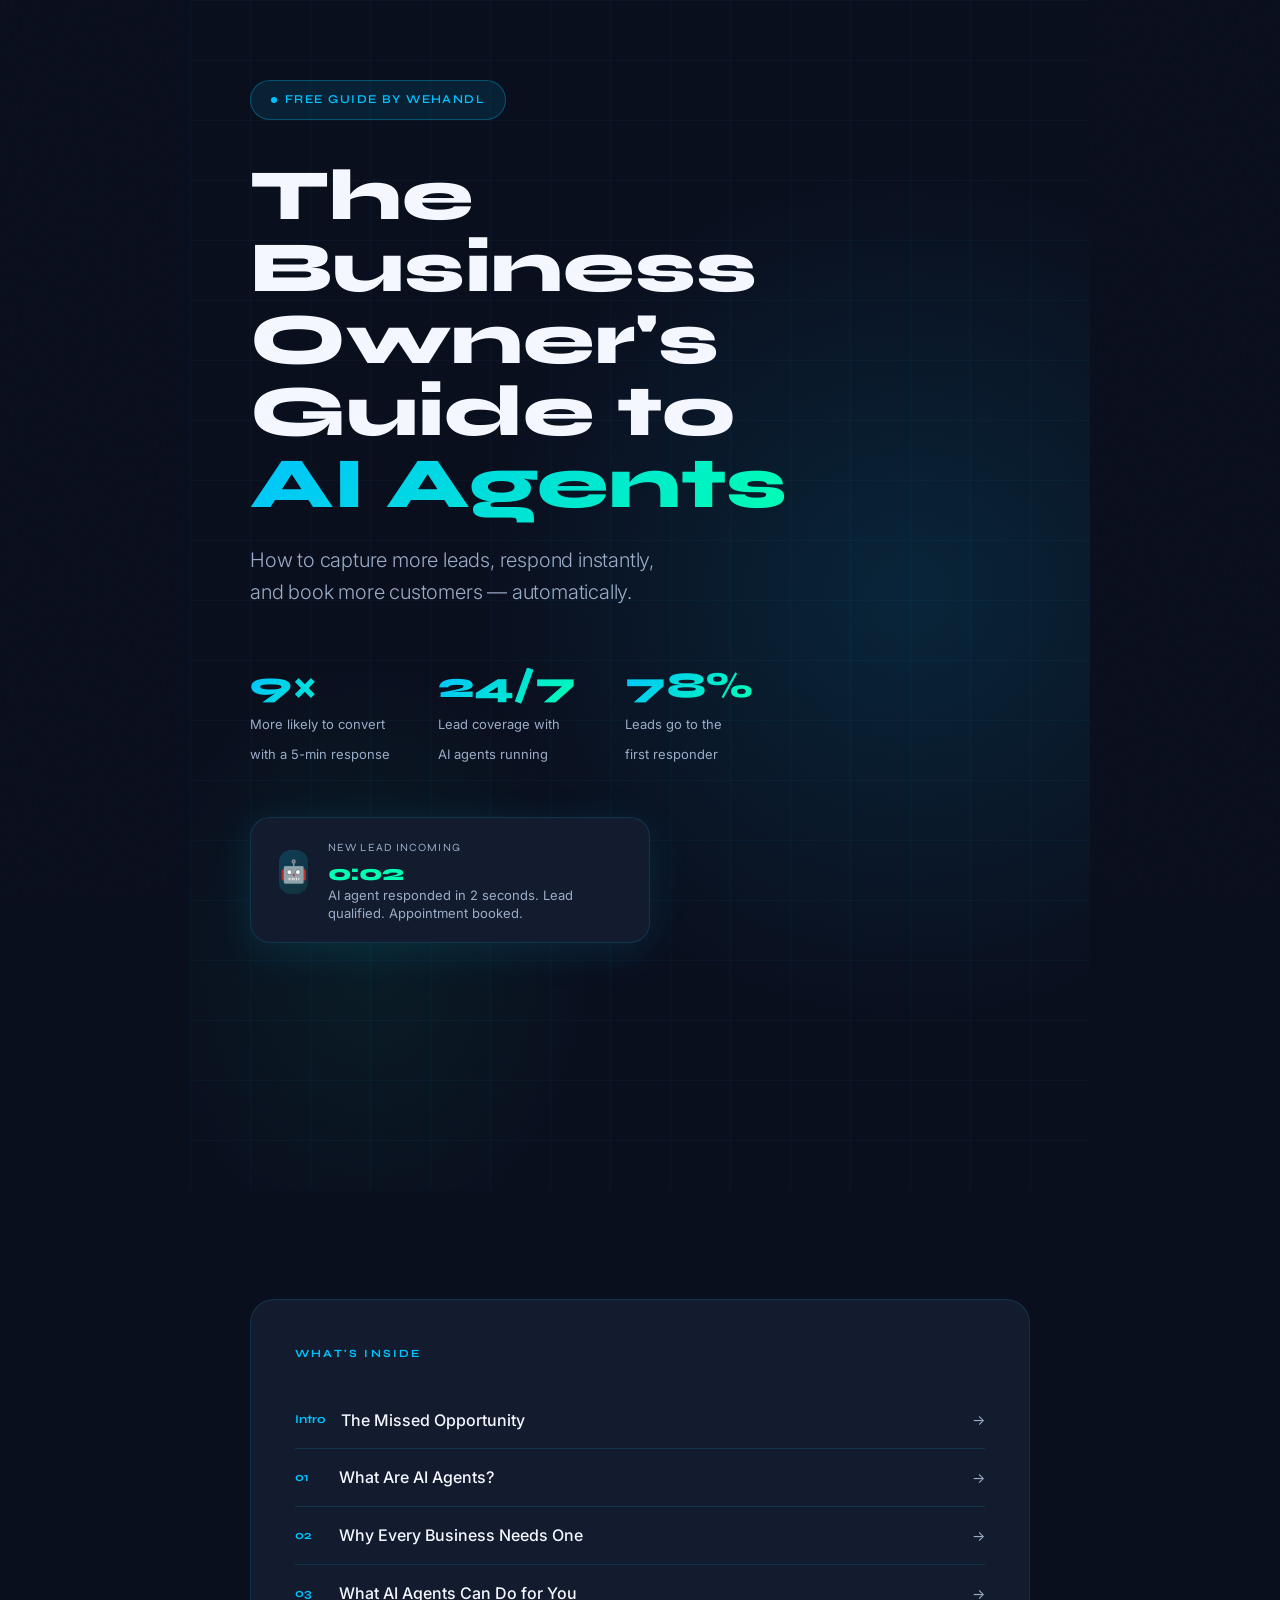
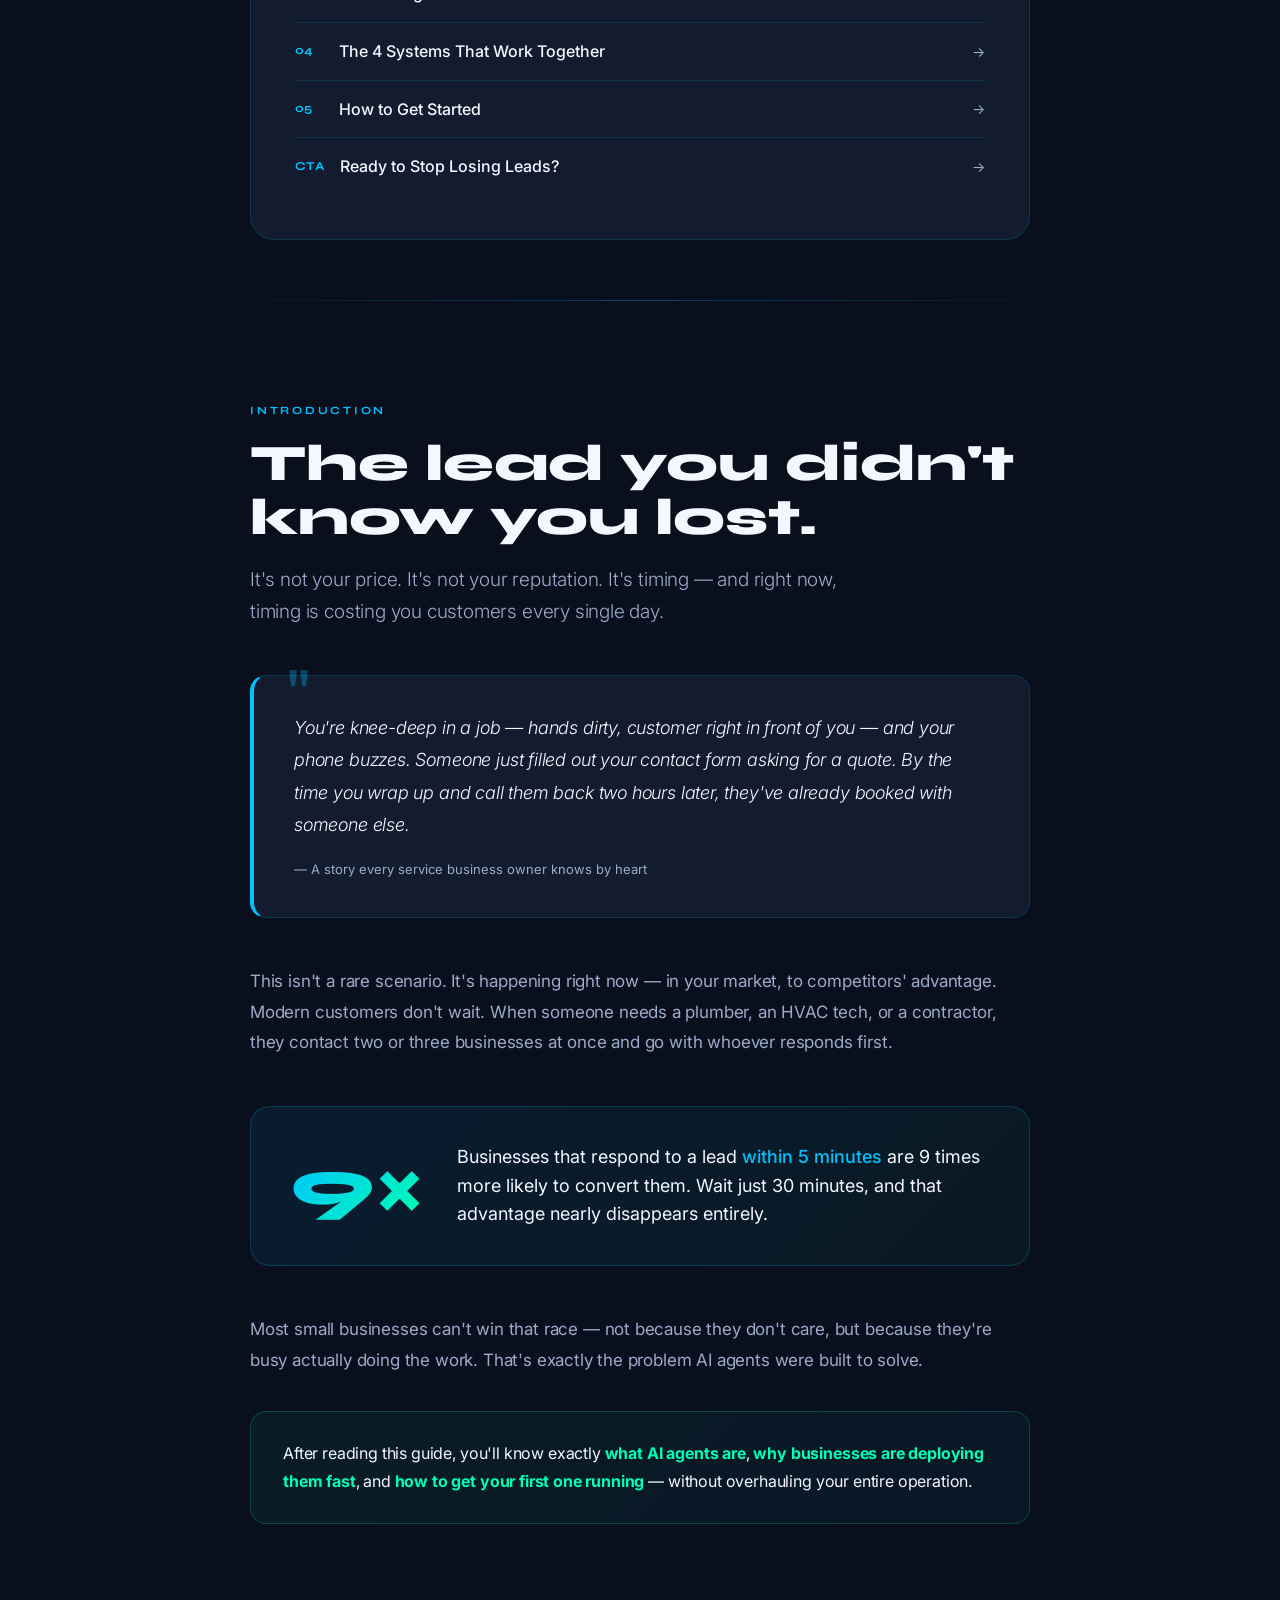
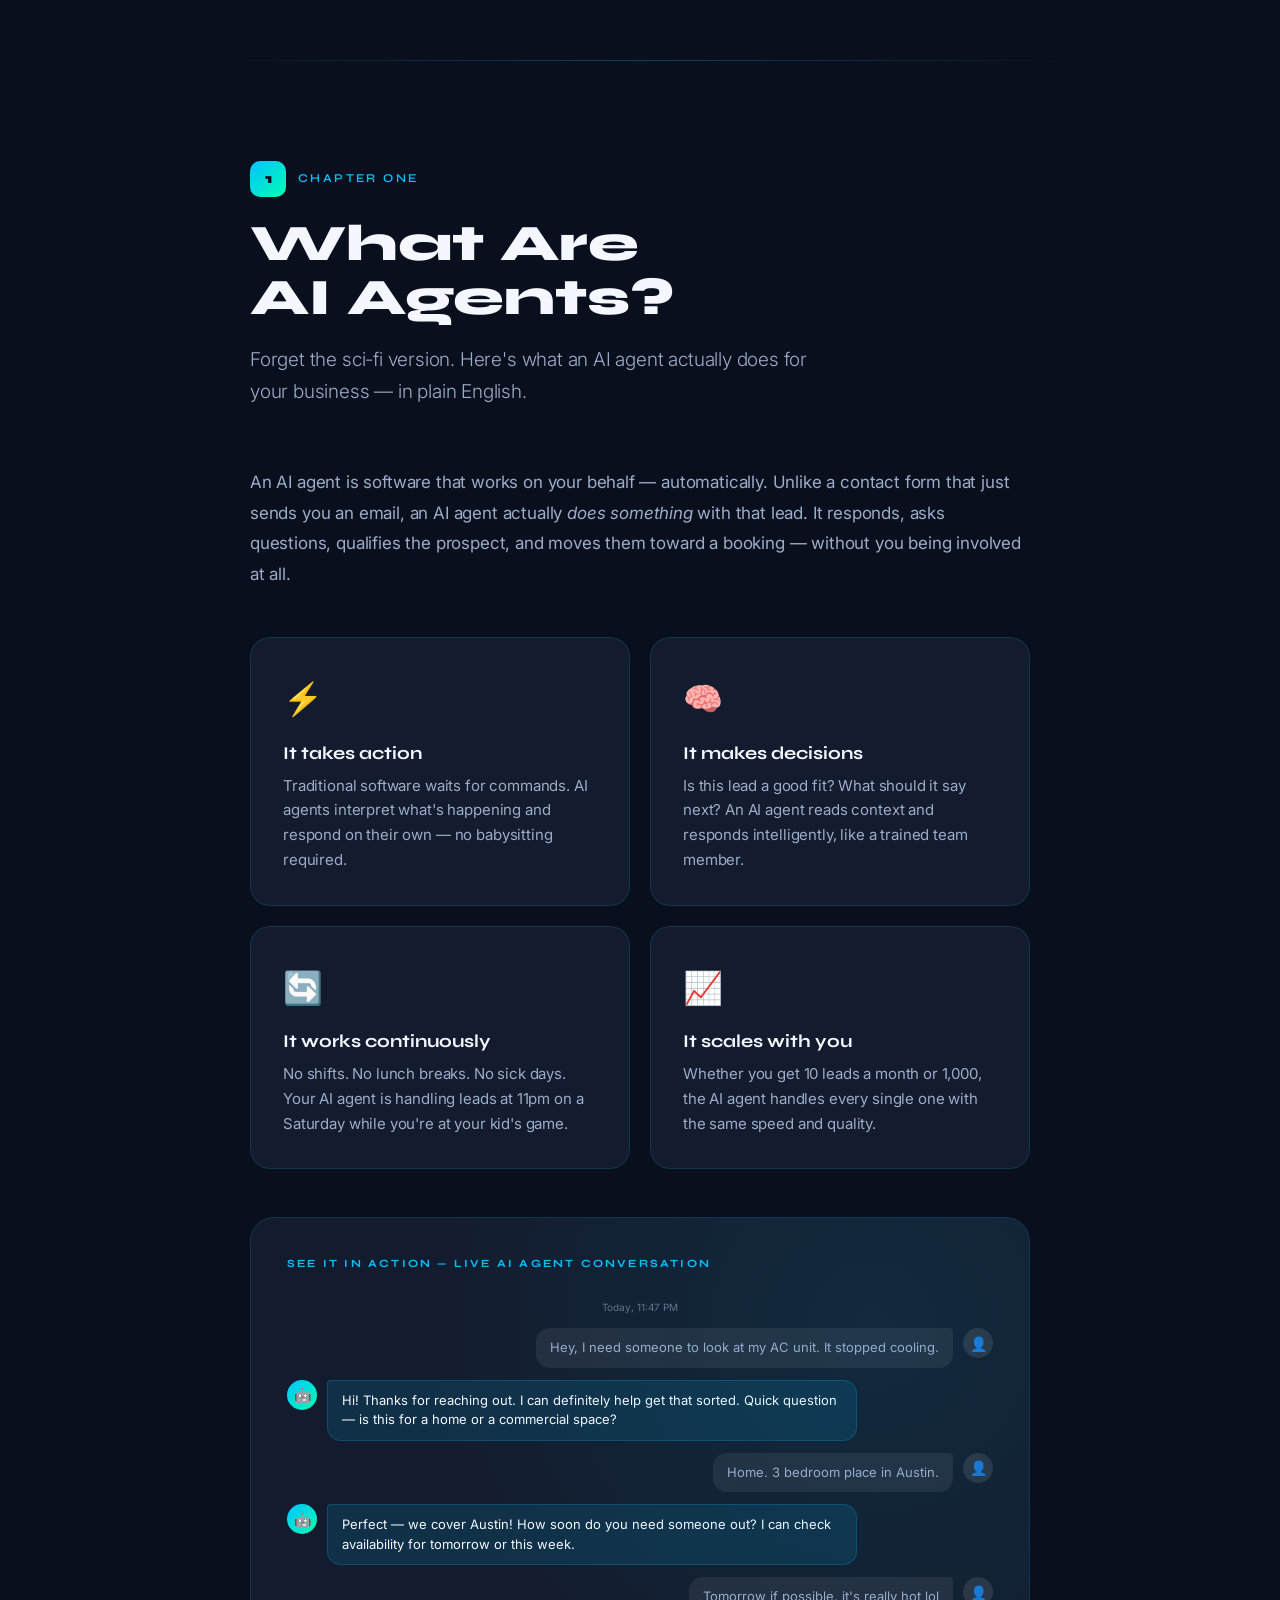
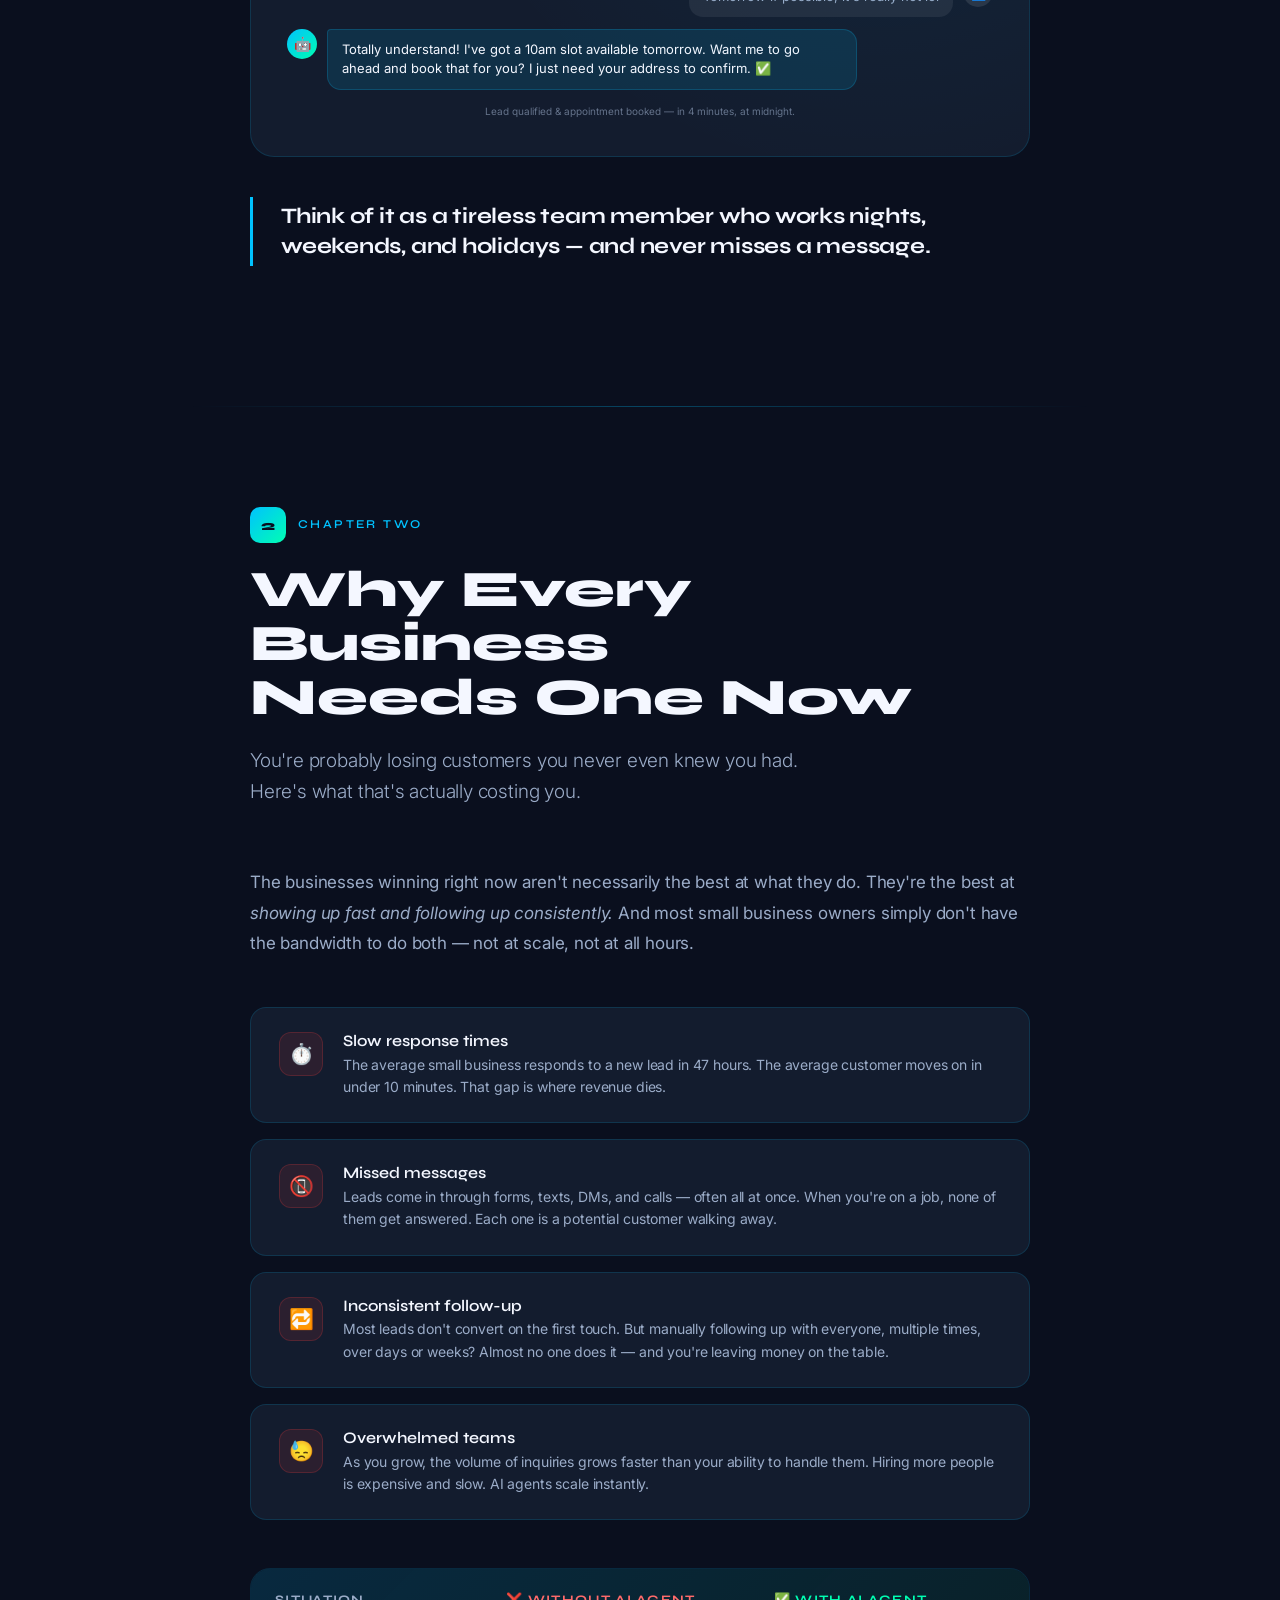
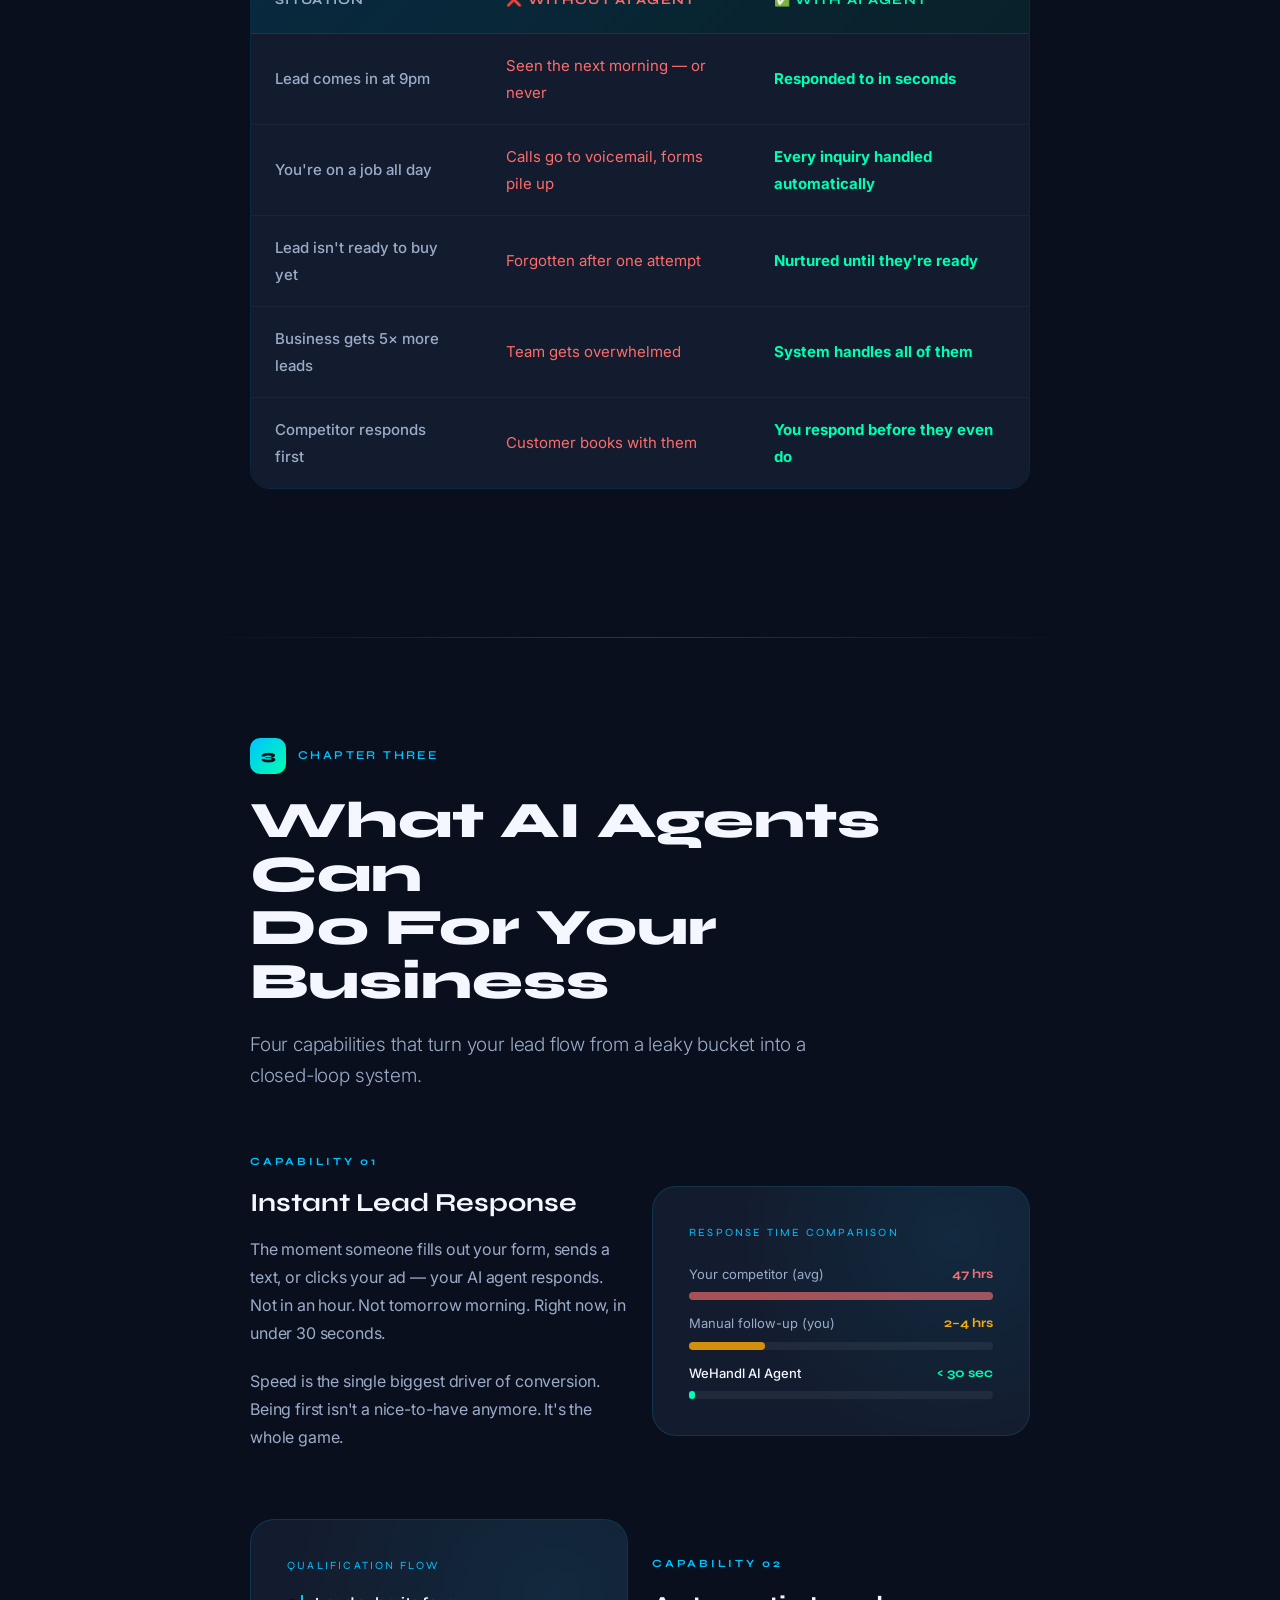
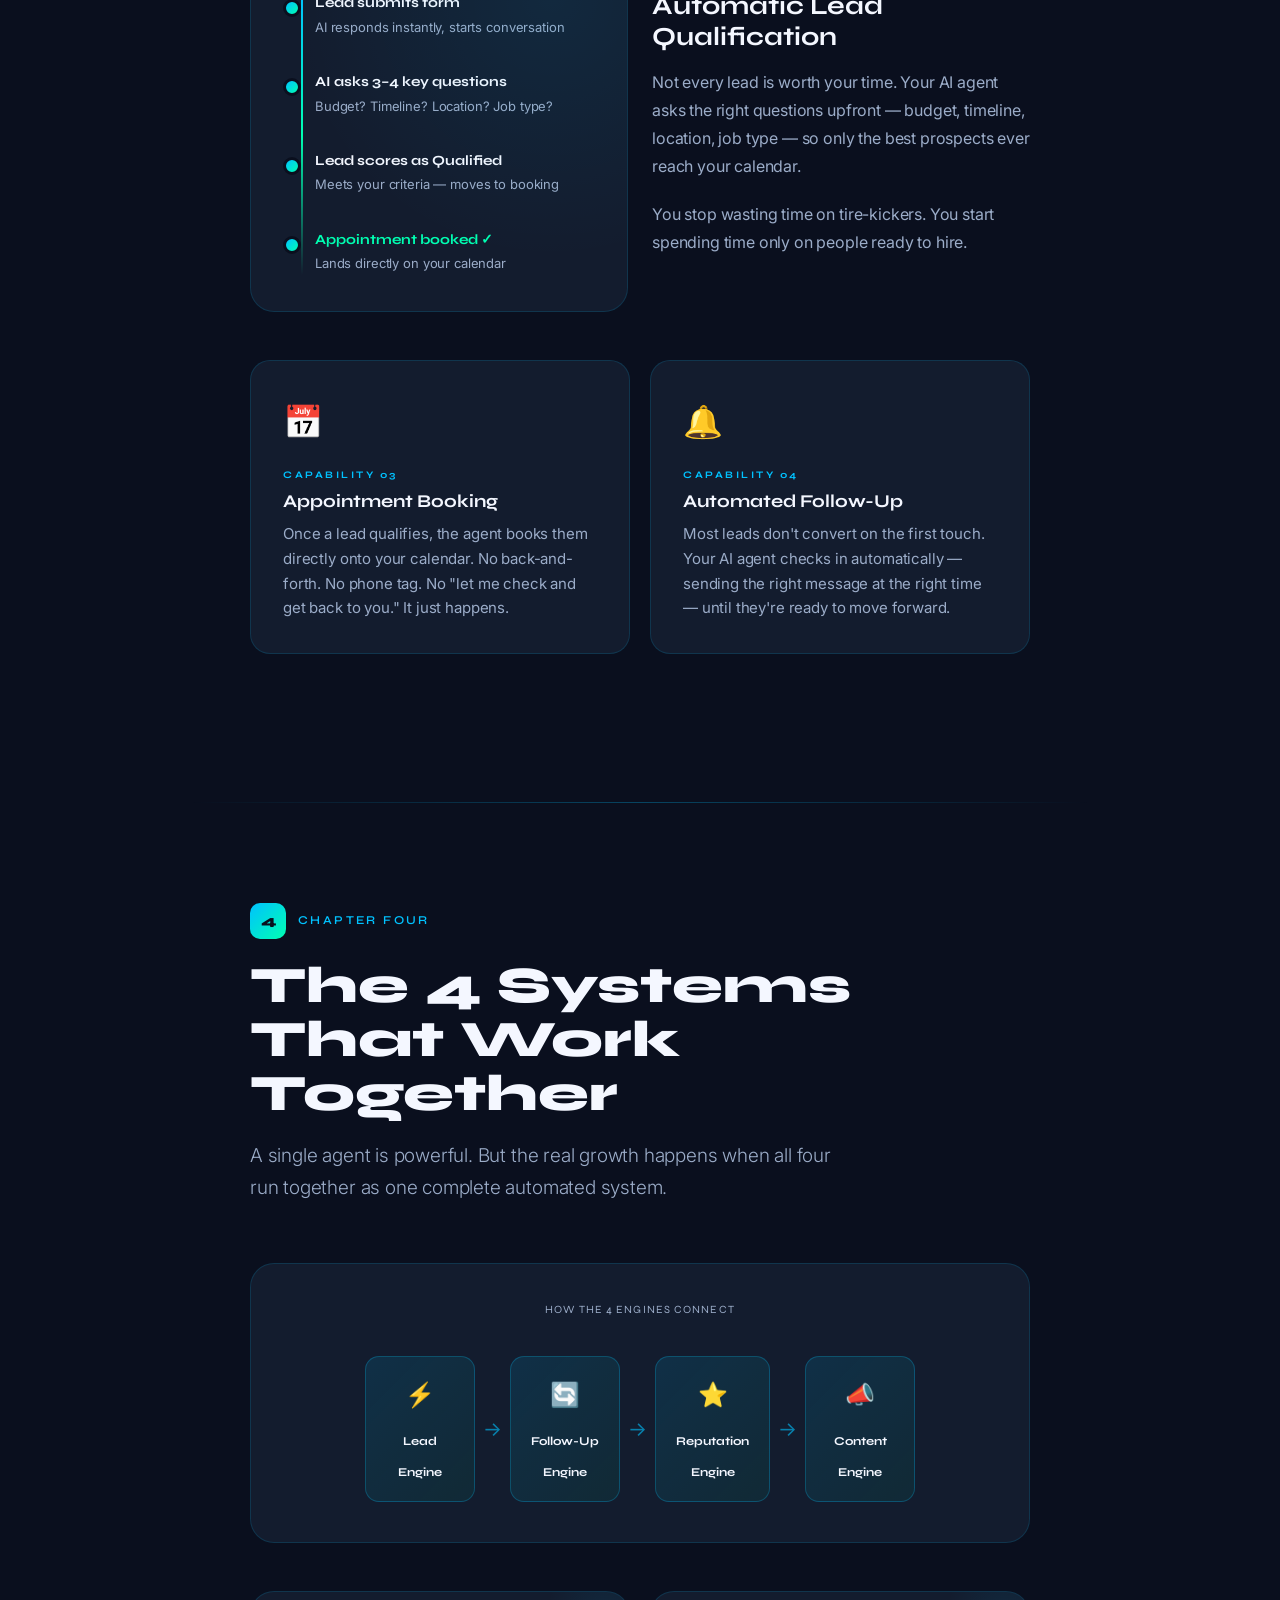
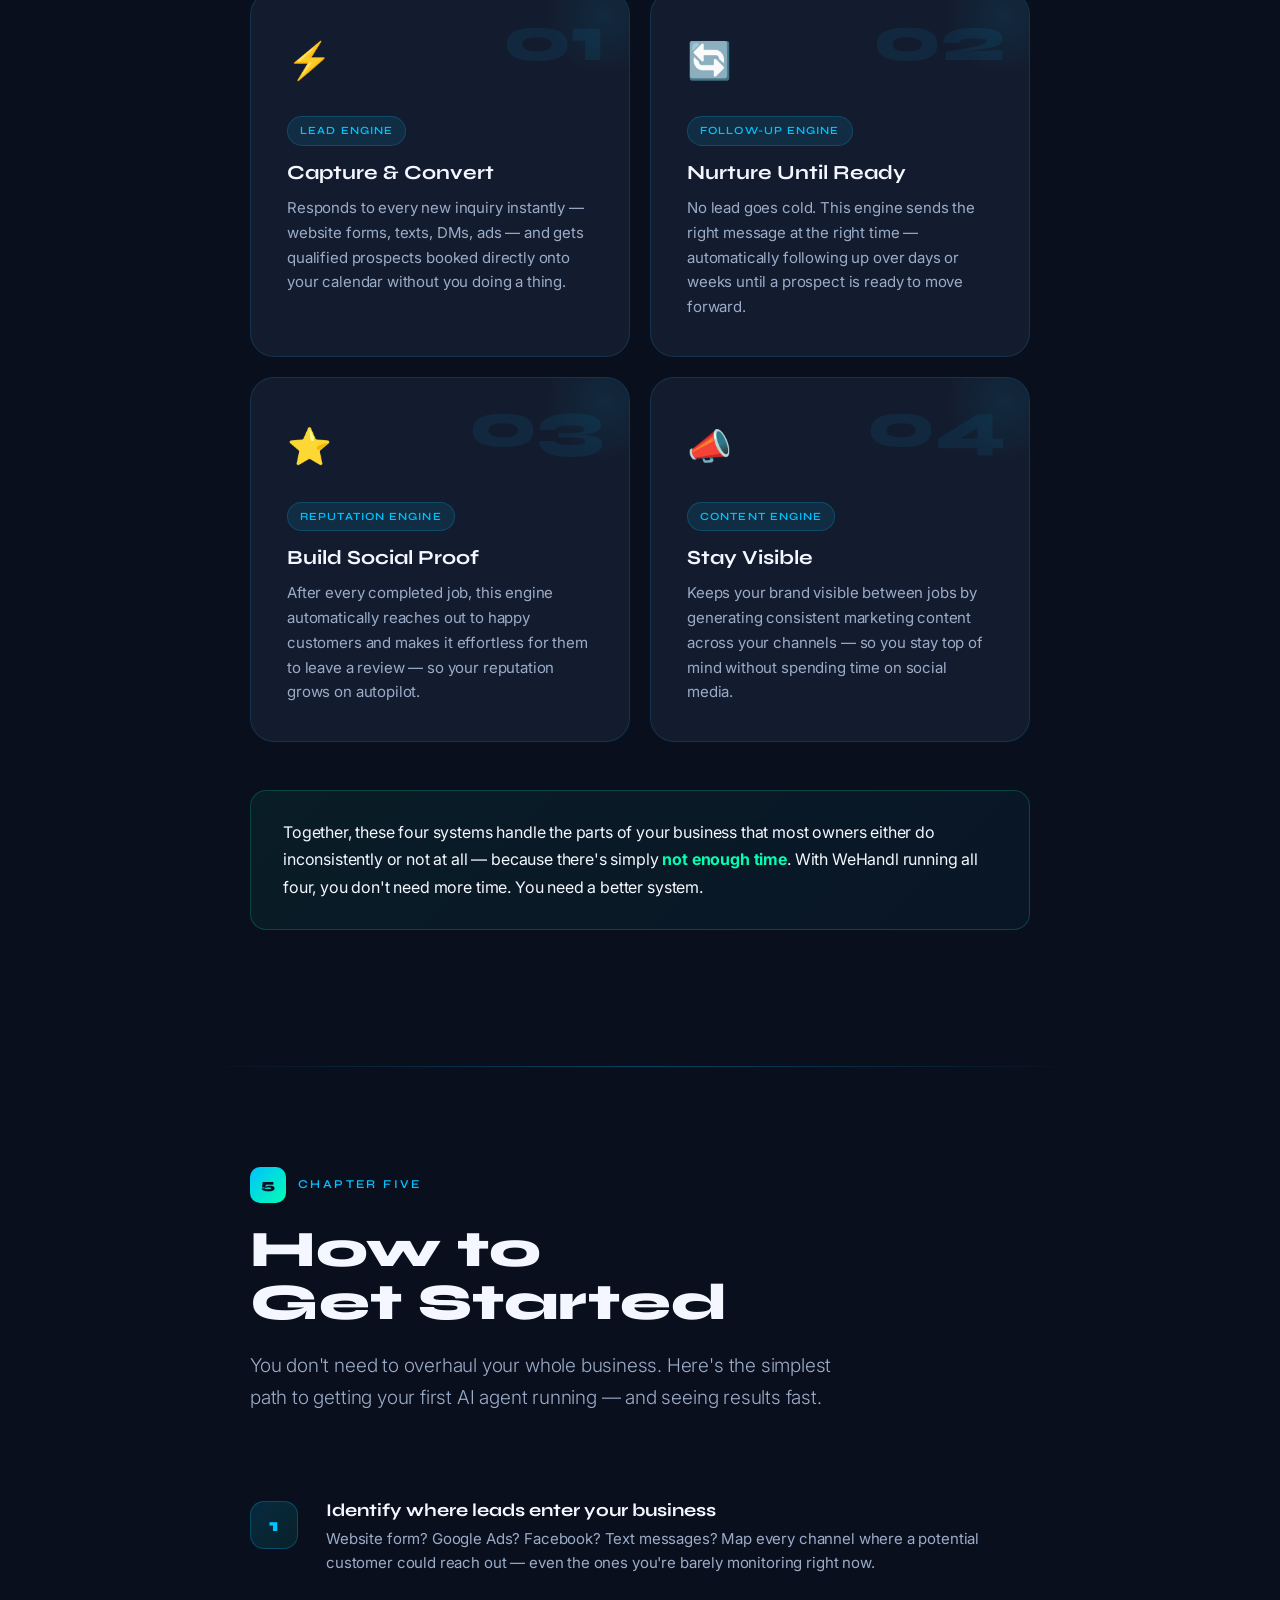
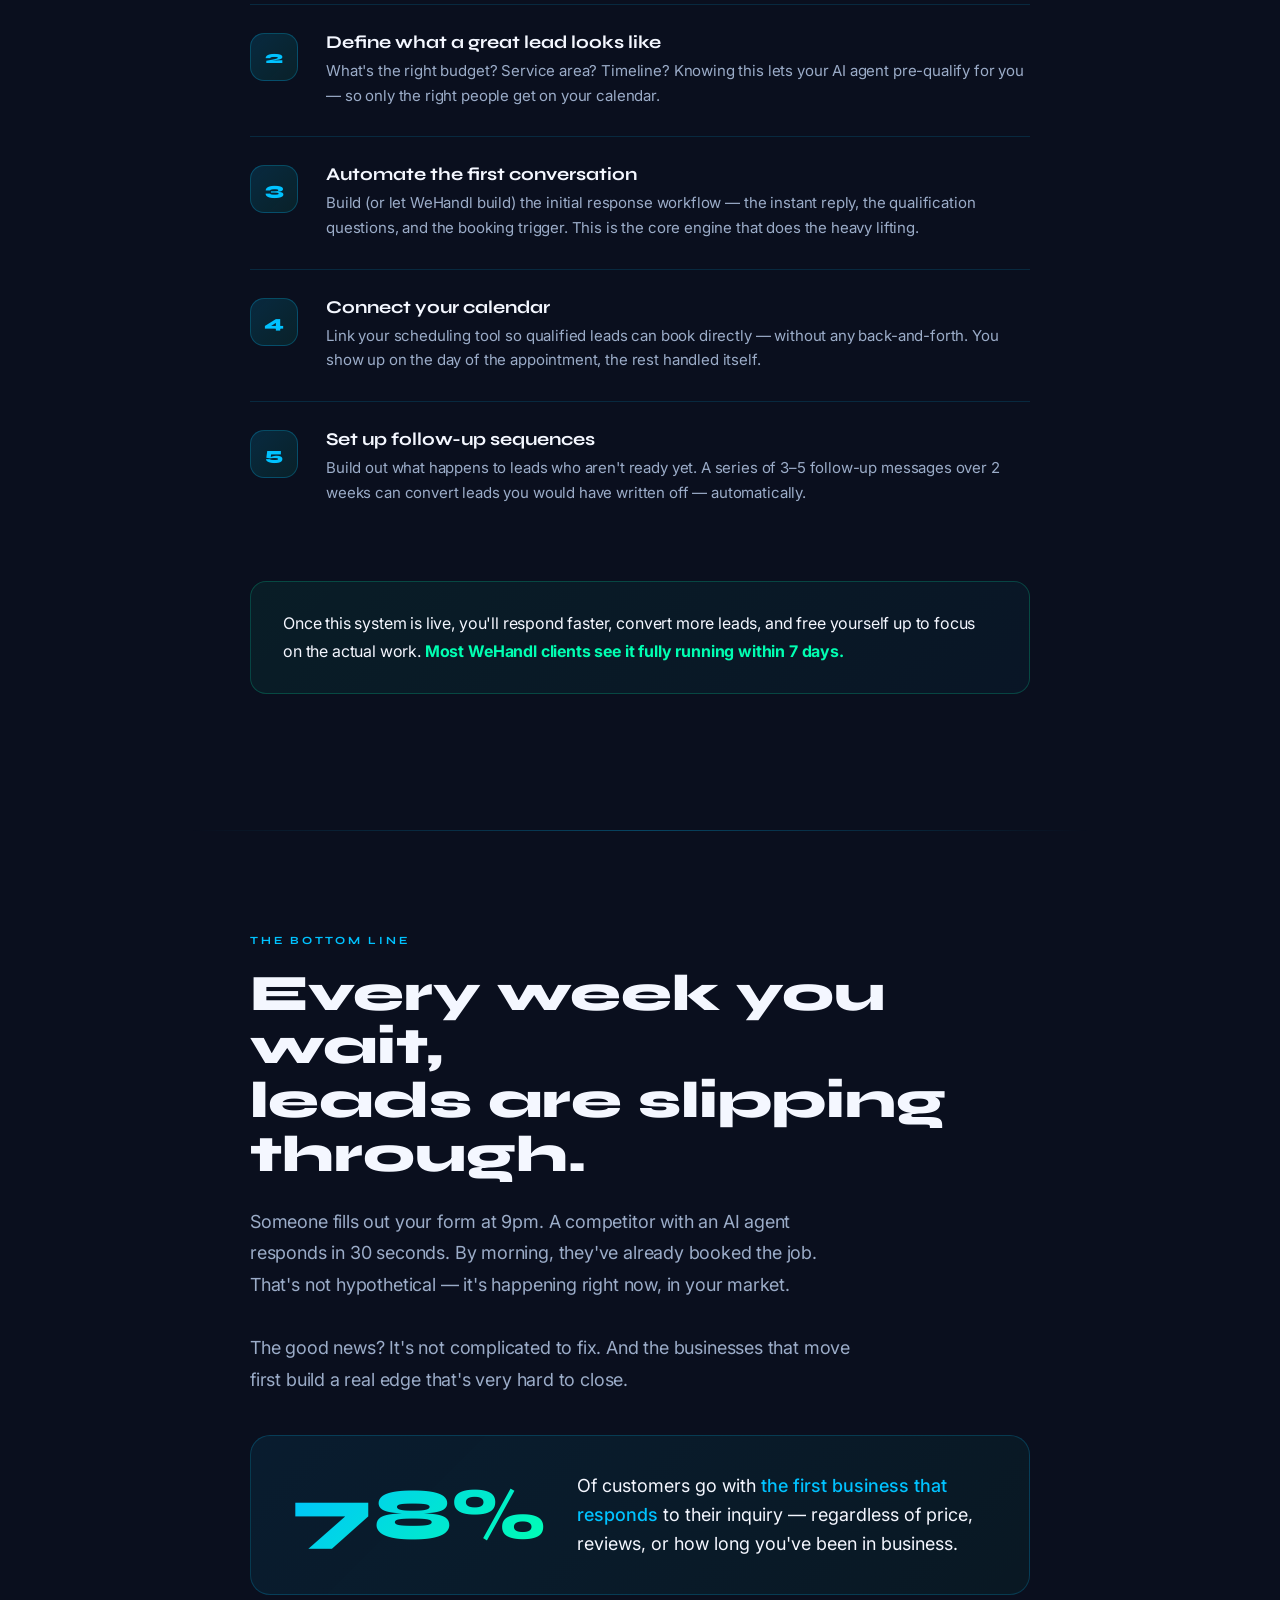
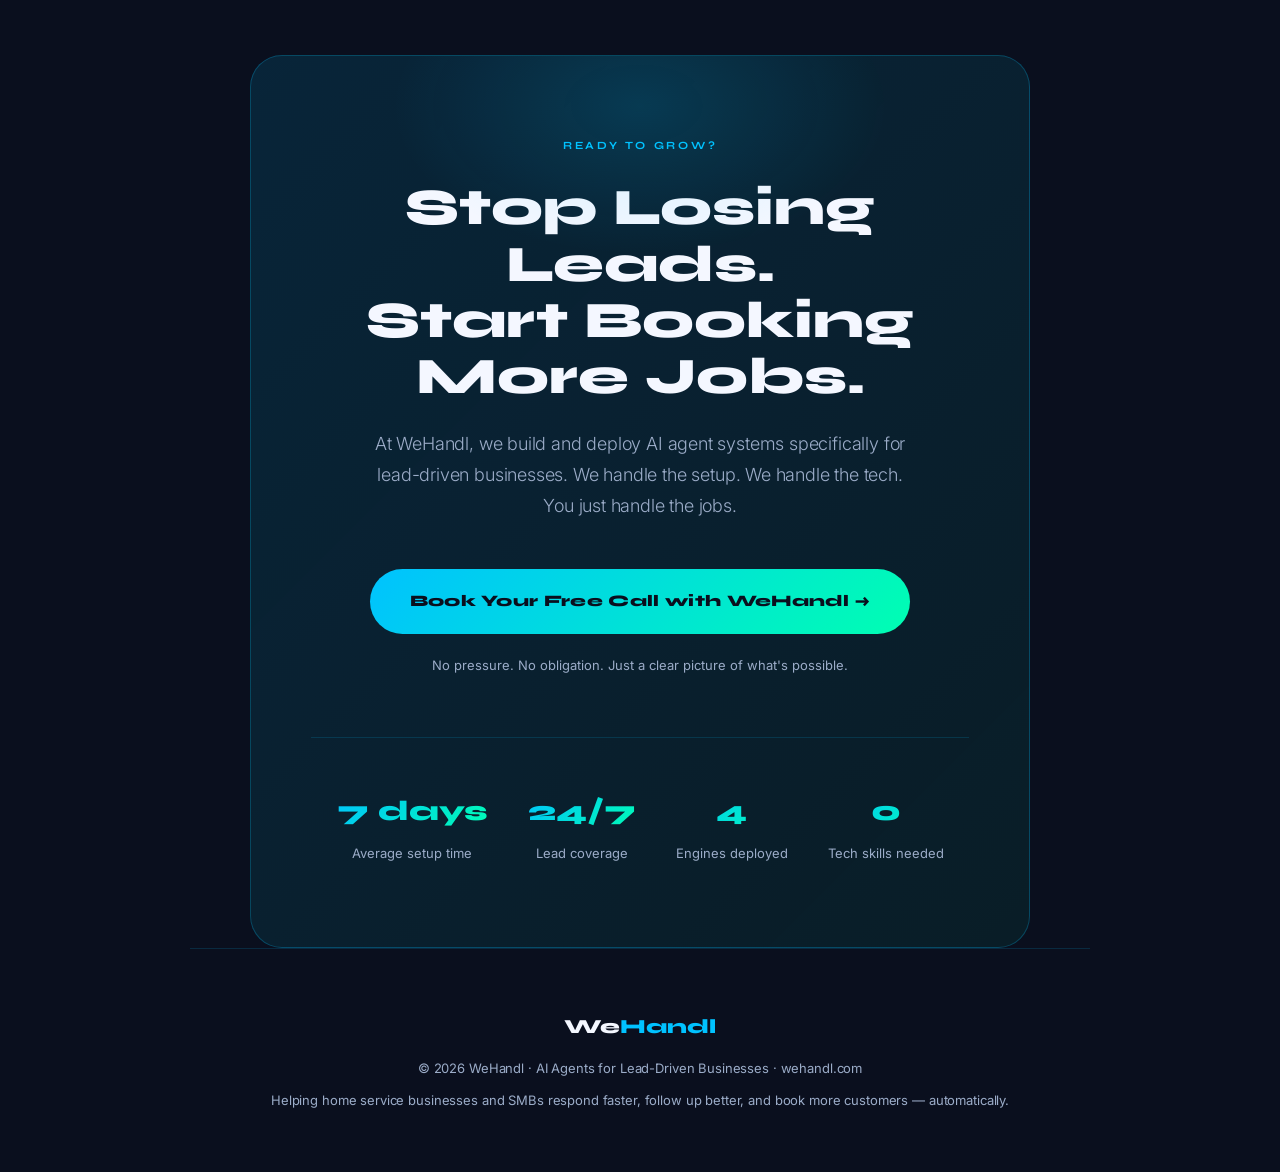
==== commit 2d472121: "Initial WeHandl.ai site" ====
--- a/guide.html
+++ b/guide.html
@@ -3,636 +3,1702 @@
 <head>
 <meta charset="UTF-8">
 <meta name="viewport" content="width=device-width, initial-scale=1.0">
-<title>WeHandl.ai — Free Guide: The Business Owner's Guide to AI Agents</title>
+<title>WeHandl — The Business Owner's Guide to AI Agents</title>
 <link rel="preconnect" href="https://fonts.googleapis.com">
-<link href="https://fonts.googleapis.com/css2?family=Inter:wght@300;400;500;600;700;800;900&display=swap" rel="stylesheet">
+<link href="https://fonts.googleapis.com/css2?family=Syne:wght@400;600;700;800&family=Inter:wght@300;400;500;600&display=swap" rel="stylesheet">
 <style>
-:root {
-  --navy: #0D1B3E;
-  --navy-mid: #1a2a5e;
-  --navy-light: #e8edf8;
-  --electric: #0057FF;
-  --mint: #0057FF;
-  --white: #111827;
-  --muted: #4B5563;
-  --card-bg: #F3F6FF;
-  --border: rgba(0,87,255,0.15);
-  --red: #DC2626;
-}
-* { margin:0; padding:0; box-sizing:border-box; }
-html { scroll-behavior:smooth; }
-body { background:#ffffff; color:#111827; font-family:'Inter',sans-serif; font-size:17px; line-height:1.75; overflow-x:hidden; }
-
-h1,h2,h3,h4 { font-family:'Inter',sans-serif; line-height:1.1; }
-
-/* ── GATE OVERLAY ── */
-#gate-overlay {
-  position:fixed; inset:0; z-index:9999;
-  background:rgba(240,244,255,0.97);
-  backdrop-filter:blur(12px);
-  display:flex; align-items:center; justify-content:center;
-  padding:20px;
-}
-.gate-card {
-  background:#ffffff;
-  border:1px solid rgba(0,87,255,0.2);
-  border-radius:28px;
-  padding:52px 48px 48px;
-  max-width:480px;
-  width:100%;
-  position:relative;
-  overflow:hidden;
-  animation:gateIn 0.5s cubic-bezier(0.16,1,0.3,1) forwards;
-}
-@keyframes gateIn { from { opacity:0; transform:translateY(30px) scale(0.96); } to { opacity:1; transform:none; } }
-.gate-card::before {
-  content:''; position:absolute; top:-60px; right:-60px;
-  width:200px; height:200px; border-radius:50%;
-  background:radial-gradient(circle, rgba(0,87,255,0.08), transparent 70%);
-  pointer-events:none;
-}
-.gate-logo { display:block; height:38px; margin:0 auto 32px; }
-.gate-eyebrow {
-  font-family:'Inter',sans-serif; font-size:11px; font-weight:700;
-  letter-spacing:0.25em; text-transform:uppercase; color:#0057FF;
-  text-align:center; margin-bottom:14px;
-}
-.gate-headline {
-  font-family:'Inter',sans-serif; font-size:26px; font-weight:800;
-  text-align:center; line-height:1.2; margin-bottom:12px; color:#0D1B3E;
-}
-.gate-sub {
-  font-size:15px; color:#4B5563; text-align:center;
-  margin-bottom:32px; line-height:1.6;
-}
-.gate-bullets {
-  list-style:none; display:flex; flex-direction:column; gap:10px;
-  margin-bottom:32px; padding:20px 24px;
-  background:rgba(0,87,255,0.04);
-  border:1px solid rgba(0,87,255,0.12); border-radius:14px;
-}
-.gate-bullets li {
-  font-size:14px; color:#111827; display:flex; align-items:flex-start; gap:10px;
-}
-.gate-bullets li::before {
-  content:'✓'; color:#0057FF; font-weight:700; font-size:14px;
-  flex-shrink:0; margin-top:1px;
-}
-.gate-form { display:flex; flex-direction:column; gap:12px; }
-.gate-input {
-  background:#f8f9ff;
-  border:1px solid rgba(0,87,255,0.2);
-  border-radius:12px; padding:14px 18px;
-  font-size:15px; color:#111827;
-  font-family:'Inter',sans-serif;
-  transition:border-color 0.2s;
-  outline:none;
-  width:100%;
-}
-.gate-input::placeholder { color:#4B5563; }
-.gate-input:focus { border-color:rgba(0,87,255,0.6); }
-.gate-input.error { border-color:#DC2626; }
-.gate-error { font-size:12px; color:#DC2626; display:none; margin-top:-6px; }
-.gate-btn {
-  background:linear-gradient(135deg, #0057FF, #003bb5);
-  color:#0D1B3E; font-family:'Inter',sans-serif; font-weight:800;
-  font-size:15px; padding:16px 24px; border-radius:100px;
-  border:none; cursor:pointer; transition:transform 0.2s, box-shadow 0.2s;
-  letter-spacing:0.02em; margin-top:4px;
-}
-.gate-btn:hover { transform:translateY(-2px); box-shadow:0 16px 40px rgba(0,87,255,0.25); }
-.gate-disclaimer { font-size:12px; color:#6B7280; text-align:center; margin-top:14px; }
-
-/* ── EBOOK (blurred until gate cleared) ── */
-#ebook-wrap { filter:blur(6px); pointer-events:none; user-select:none; transition:filter 0.6s ease; }
-#ebook-wrap.unlocked { filter:none; pointer-events:auto; user-select:auto; }
-
-/* ── NAV BAR ── */
-.top-nav {
-  position:sticky; top:0; z-index:100;
-  background:rgba(240,244,255,0.97); backdrop-filter:blur(20px);
-  border-bottom:1px solid rgba(0,87,255,0.12);
-  padding:0 60px; height:64px;
-  display:flex; align-items:center; justify-content:space-between;
-  max-width:100%;
-}
-.nav-logo { height:30px; }
-.nav-cta {
-  display:inline-flex; align-items:center; gap:8px;
-  background:linear-gradient(135deg, #0057FF, #003bb5);
-  color:#ffffff; font-family:'Inter',sans-serif; font-weight:800;
-  font-size:13px; padding:10px 22px; border-radius:100px;
-  text-decoration:none; transition:transform 0.2s;
-}
-.nav-cta:hover { transform:translateY(-1px); }
-
-/* ── LAYOUT ── */
-.page { position:relative; width:100%; max-width:900px; margin:0 auto; padding:100px 60px; z-index:1; }
-.page-divider { width:100%; height:1px; background:linear-gradient(90deg,transparent,rgba(0,87,255,0.3),transparent); opacity:0.25; max-width:900px; margin:0 auto; }
-
-/* ── COVER ── */
-.cover {
-  min-height:100vh; display:flex; flex-direction:column; justify-content:center;
-  position:relative; overflow:hidden; padding:80px 60px; max-width:900px; margin:0 auto;
-}
-.cover-bg { position:absolute; inset:0; background:#f0f4ff; z-index:0; }
-.cover-grid { position:absolute; inset:0; background-image:linear-gradient(rgba(0,87,255,0.05) 1px,transparent 1px),linear-gradient(90deg,rgba(0,87,255,0.05) 1px,transparent 1px); background-size:60px 60px; z-index:0; }
-.cover-content { position:relative; z-index:1; }
-.cover-logo { height:44px; margin-bottom:48px; display:block; }
-.cover-badge { display:inline-flex; align-items:center; gap:8px; background:rgba(0,87,255,0.08); border:1px solid rgba(0,87,255,0.2); border-radius:100px; padding:8px 20px; font-family:'Inter',sans-serif; font-size:12px; font-weight:600; letter-spacing:0.12em; text-transform:uppercase; color:#0057FF; margin-bottom:40px; }
-.cover-badge .dot { width:6px; height:6px; background:#0057FF; border-radius:50%; animation:pulse 2s infinite; }
-@keyframes pulse { 0%,100%{opacity:1;transform:scale(1)} 50%{opacity:0.4;transform:scale(0.8)} }
-.cover h1 { font-size:clamp(42px,6vw,72px); font-weight:800; line-height:1.0; margin-bottom:24px; max-width:680px; color:#0D1B3E; }
-.cover h1 .accent { background:linear-gradient(135deg,#0057FF,#0057FF); -webkit-background-clip:text; -webkit-text-fill-color:transparent; background-clip:text; }
-.cover-sub { font-size:20px; font-weight:300; color:#4B5563; max-width:520px; margin-bottom:60px; line-height:1.6; }
-.cover-stats { display:flex; gap:48px; flex-wrap:wrap; }
-.cover-stat .number { font-family:'Inter',sans-serif; font-size:36px; font-weight:800; background:linear-gradient(135deg,#0057FF,#003bb5); -webkit-background-clip:text; -webkit-text-fill-color:transparent; background-clip:text; display:block; line-height:1; margin-bottom:4px; }
-.cover-stat .label { font-size:13px; color:#4B5563; }
-.cover-bottom { display:flex; justify-content:space-between; align-items:flex-end; margin-top:80px; padding-top:40px; border-top:1px solid rgba(0,87,255,0.12); }
-.cover-bottom-logo { height:28px; }
-.cover-tagline { font-size:13px; color:#4B5563; text-align:right; }
-.cover-float-card { position:absolute; right:60px; top:50%; transform:translateY(-50%); width:240px; background:#ffffff; border:1px solid rgba(0,87,255,0.15); border-radius:20px; padding:28px; z-index:2; box-shadow:0 4px 24px rgba(0,87,255,0.08); }
-.cover-float-card .card-icon { width:44px; height:44px; background:linear-gradient(135deg,rgba(0,87,255,0.15),rgba(0,87,255,0.08)); border-radius:12px; display:flex; align-items:center; justify-content:center; font-size:22px; margin-bottom:16px; }
-.cover-float-card .card-label { font-size:11px; color:#4B5563; text-transform:uppercase; letter-spacing:0.1em; font-family:'Inter',sans-serif; margin-bottom:6px; }
-.cover-float-card .card-value { font-family:'Inter',sans-serif; font-size:28px; font-weight:800; color:#0057FF; }
-.cover-float-card .card-desc { font-size:13px; color:#4B5563; margin-top:8px; }
-
-/* ── TYPOGRAPHY ── */
-.eyebrow { font-family:'Inter',sans-serif; font-size:11px; font-weight:700; letter-spacing:0.25em; text-transform:uppercase; color:#0057FF; display:block; margin-bottom:16px; }
-.section-header { margin-bottom:60px; }
-.chapter-label { display:inline-flex; align-items:center; gap:12px; margin-bottom:20px; }
-.chapter-num { width:36px; height:36px; background:linear-gradient(135deg,#0057FF,#003bb5); border-radius:10px; display:flex; align-items:center; justify-content:center; font-family:'Inter',sans-serif; font-size:14px; font-weight:800; color:#0D1B3E; }
-.chapter-text { font-family:'Inter',sans-serif; font-size:12px; font-weight:600; letter-spacing:0.2em; text-transform:uppercase; color:#0057FF; }
-.section-title { font-size:clamp(32px,4vw,52px); font-weight:800; line-height:1.05; margin-bottom:20px; color:#0D1B3E; }
-.section-lead { font-size:19px; color:#4B5563; max-width:600px; line-height:1.65; font-weight:300; }
-
-/* ── INTRO ── */
-.intro-scenario { background:#F3F6FF; border:1px solid rgba(0,87,255,0.12); border-left:4px solid #0057FF; border-radius:16px; padding:36px 40px; margin:48px 0; position:relative; }
-.intro-scenario::before { content:'"'; position:absolute; top:-20px; left:32px; font-family:'Inter',sans-serif; font-size:80px; color:#0057FF; opacity:0.3; line-height:1; }
-.intro-scenario p { font-size:18px; font-style:italic; color:#111827; line-height:1.8; font-weight:300; }
-.intro-scenario .scenario-credit { margin-top:16px; font-size:13px; color:#4B5563; font-style:normal; }
-
-/* ── STAT CALLOUT ── */
-.stat-callout { display:flex; align-items:center; gap:32px; background:linear-gradient(135deg,rgba(0,87,255,0.06),rgba(0,87,255,0.02)); border:1px solid rgba(0,87,255,0.15); border-radius:20px; padding:36px 40px; margin:48px 0; }
-.stat-callout .big-stat { font-family:'Inter',sans-serif; font-size:72px; font-weight:800; line-height:1; background:linear-gradient(135deg,#0057FF,#003bb5); -webkit-background-clip:text; -webkit-text-fill-color:transparent; background-clip:text; white-space:nowrap; flex-shrink:0; }
-.stat-callout .stat-context { font-size:18px; color:#111827; line-height:1.6; }
-.stat-callout .stat-context strong { color:#0057FF; }
-
-/* ── CAPABILITY GRID ── */
-.cap-grid { display:grid; grid-template-columns:1fr 1fr; gap:20px; margin:48px 0; }
-.cap-card { background:#F3F6FF; border:1px solid rgba(0,87,255,0.12); border-radius:20px; padding:32px; transition:border-color 0.3s, transform 0.3s; }
-.cap-card:hover { border-color:rgba(0,87,255,0.4); transform:translateY(-4px); }
-.cap-icon { font-size:32px; margin-bottom:16px; display:block; }
-.cap-card h3 { font-size:18px; font-weight:700; margin-bottom:10px; color:#0D1B3E; }
-.cap-card p { font-size:15px; color:#4B5563; line-height:1.65; }
-
-/* ── CHAT MOCK ── */
-.feature-visual { background:#F3F6FF; border:1px solid rgba(0,87,255,0.12); border-radius:24px; padding:36px; position:relative; overflow:hidden; }
-.feature-visual::after { content:''; position:absolute; inset:0; background:radial-gradient(circle at 80% 20%,rgba(0,194,255,0.08),transparent 60%); pointer-events:none; }
-.mock-chat { display:flex; flex-direction:column; gap:12px; }
-.chat-msg { display:flex; align-items:flex-start; gap:10px; }
-.chat-msg.ai { flex-direction:row; }
-.chat-msg.user { flex-direction:row-reverse; }
-.chat-avatar { width:30px; height:30px; border-radius:50%; display:flex; align-items:center; justify-content:center; font-size:14px; flex-shrink:0; }
-.chat-msg.ai .chat-avatar { background:linear-gradient(135deg,#0057FF,#0057FF); }
-.chat-msg.user .chat-avatar { background:rgba(255,255,255,0.1); }
-.chat-bubble { max-width:75%; padding:10px 14px; border-radius:14px; font-size:13px; line-height:1.5; }
-.chat-msg.ai .chat-bubble { background:rgba(0,87,255,0.08); border:1px solid rgba(0,87,255,0.15); color:#111827; border-top-left-radius:4px; }
-.chat-msg.user .chat-bubble { background:#e8edf8; color:#4B5563; border-top-right-radius:4px; }
-.chat-time { font-size:10px; color:#4B5563; text-align:center; opacity:0.6; }
-
-/* ── PAIN LIST ── */
-.pain-list { margin:48px 0; display:flex; flex-direction:column; gap:16px; }
-.pain-item { display:flex; align-items:flex-start; gap:20px; padding:24px 28px; background:#F3F6FF; border:1px solid rgba(0,87,255,0.12); border-radius:16px; transition:border-color 0.3s; }
-.pain-item:hover { border-color:rgba(0,87,255,0.35); }
-.pain-icon { width:44px; height:44px; border-radius:12px; background:rgba(255,60,60,0.1); border:1px solid rgba(255,60,60,0.2); display:flex; align-items:center; justify-content:center; font-size:20px; flex-shrink:0; }
-.pain-item h4 { font-size:16px; font-weight:600; margin-bottom:4px; color:#0D1B3E; }
-.pain-item p { font-size:14px; color:#4B5563; line-height:1.6; }
-
-/* ── COMPARE TABLE ── */
-.compare-table { width:100%; border-collapse:separate; border-spacing:0; margin:48px 0; border-radius:20px; overflow:hidden; border:1px solid rgba(0,87,255,0.12); }
-.compare-table thead tr { background:linear-gradient(135deg,rgba(0,87,255,0.1),rgba(0,87,255,0.05)); }
-.compare-table th { padding:20px 24px; font-family:'Inter',sans-serif; font-size:13px; font-weight:700; text-transform:uppercase; letter-spacing:0.1em; text-align:left; border-bottom:1px solid rgba(0,87,255,0.12); }
-.compare-table th:first-child { color:#4B5563; }
-.compare-table th:nth-child(2) { color:#ff6b6b; }
-.compare-table th:nth-child(3) { color:#0057FF; }
-.compare-table td { padding:18px 24px; font-size:15px; border-bottom:1px solid rgba(0,87,255,0.06); background:#ffffff; }
-.compare-table tr:last-child td { border-bottom:none; }
-.compare-table td:first-child { color:#4B5563; font-weight:500; }
-.check { color:#0057FF; font-weight:700; }
-.cross { color:#ff6b6b; }
-
-/* ── FEATURE ROW ── */
-.feature-row { display:grid; grid-template-columns:1fr 1fr; gap:24px; margin:48px 0; align-items:center; }
-.feature-row.reverse { direction:rtl; }
-.feature-row.reverse > * { direction:ltr; }
-.feature-text h3 { font-size:26px; font-weight:700; margin-bottom:16px; line-height:1.2; color:#0D1B3E; }
-.feature-text p { font-size:16px; color:#4B5563; line-height:1.75; margin-bottom:20px; }
-
-/* ── TIMELINE ── */
-.timeline { position:relative; margin:48px 0; padding-left:40px; }
-.timeline::before { content:''; position:absolute; left:14px; top:0; bottom:0; width:2px; background:linear-gradient(180deg,#0057FF,#0057FF,transparent); }
-.timeline-step { position:relative; margin-bottom:36px; }
-.timeline-step:last-child { margin-bottom:0; }
-.timeline-dot { position:absolute; left:-32px; top:4px; width:18px; height:18px; background:linear-gradient(135deg,#0057FF,#0057FF); border-radius:50%; border:3px solid #0D1B3E; }
-.timeline-step h4 { font-size:17px; font-weight:700; margin-bottom:6px; color:#0D1B3E; }
-.timeline-step p { font-size:15px; color:#4B5563; line-height:1.65; }
-
-/* ── ENGINES GRID ── */
-.engines-grid { display:grid; grid-template-columns:1fr 1fr; gap:20px; margin:48px 0; }
-.engine-card { background:#F3F6FF; border:1px solid rgba(0,87,255,0.12); border-radius:24px; padding:36px; position:relative; overflow:hidden; transition:transform 0.3s, border-color 0.3s; }
-.engine-card:hover { transform:translateY(-6px); border-color:rgba(0,87,255,0.4); }
-.engine-card::before { content:''; position:absolute; top:0; right:0; width:120px; height:120px; border-radius:50%; background:radial-gradient(circle,rgba(0,87,255,0.06),transparent 70%); transform:translate(30%,-30%); }
-.engine-number { font-family:'Inter',sans-serif; font-size:64px; font-weight:800; color:rgba(0,87,255,0.07); position:absolute; top:16px; right:24px; line-height:1; }
-.engine-icon { font-size:36px; margin-bottom:20px; display:block; }
-.engine-card h3 { font-size:20px; font-weight:700; margin-bottom:12px; color:#0D1B3E; }
-.engine-card .engine-tag { display:inline-block; background:rgba(0,87,255,0.08); border:1px solid rgba(0,87,255,0.2); border-radius:100px; padding:4px 12px; font-size:11px; font-family:'Inter',sans-serif; font-weight:600; letter-spacing:0.1em; text-transform:uppercase; color:#0057FF; margin-bottom:16px; }
-.engine-card p { font-size:15px; color:#4B5563; line-height:1.65; }
-
-/* ── PROCESS DIAGRAM ── */
-.process-diagram { background:#F3F6FF; border:1px solid rgba(0,87,255,0.12); border-radius:24px; padding:40px; margin:48px 0; text-align:center; }
-.process-flow { display:flex; align-items:center; justify-content:center; flex-wrap:wrap; gap:8px; }
-.process-node { background:linear-gradient(135deg,rgba(0,87,255,0.08),rgba(0,87,255,0.04)); border:1px solid rgba(0,87,255,0.2); border-radius:14px; padding:16px 20px; text-align:center; min-width:110px; }
-.process-node .node-icon { font-size:24px; display:block; margin-bottom:8px; }
-.process-node .node-label { font-family:'Inter',sans-serif; font-size:12px; font-weight:700; color:#111827; line-height:1.3; }
-.process-arrow { color:#0057FF; font-size:20px; opacity:0.6; }
-
-/* ── STEPS ── */
-.steps-list { margin:48px 0; counter-reset:steps; display:flex; flex-direction:column; gap:0; }
-.step-item { display:flex; gap:28px; align-items:flex-start; padding:28px 0; border-bottom:1px solid rgba(0,87,255,0.12); transition:padding-left 0.3s; }
-.step-item:last-child { border-bottom:none; }
-.step-item:hover { padding-left:8px; }
-.step-num { width:48px; height:48px; border-radius:14px; background:linear-gradient(135deg,rgba(0,87,255,0.1),rgba(0,87,255,0.05)); border:1px solid rgba(0,87,255,0.2); display:flex; align-items:center; justify-content:center; font-family:'Inter',sans-serif; font-size:18px; font-weight:800; color:#0057FF; flex-shrink:0; }
-.step-content h4 { font-size:18px; font-weight:700; margin-bottom:6px; color:#0D1B3E; }
-.step-content p { font-size:15px; color:#4B5563; line-height:1.65; }
-
-/* ── HIGHLIGHT BOX ── */
-.highlight-box { background:linear-gradient(135deg,rgba(0,87,255,0.05),rgba(0,87,255,0.02)); border:1px solid rgba(0,87,255,0.15); border-radius:16px; padding:28px 32px; margin:36px 0; }
-.highlight-box p { font-size:16px; color:#111827; line-height:1.7; }
-.highlight-box strong { color:#0057FF; }
-
-/* ── PULL QUOTE ── */
-.pull-quote { border-left:3px solid #0057FF; padding:4px 0 4px 28px; margin:40px 0; }
-.pull-quote p { font-family:'Inter',sans-serif; font-size:22px; font-weight:700; line-height:1.4; color:#111827; }
-
-/* ── CTA SECTION ── */
-.cta-section { position:relative; overflow:hidden; background:linear-gradient(135deg,#0057FF,#003bb5); border:1px solid rgba(0,87,255,0.3); border-radius:32px; padding:80px 60px; text-align:center; margin:0 auto; max-width:900px; }
-.cta-section::before { content:''; position:absolute; top:-100px; left:50%; transform:translateX(-50%); width:500px; height:300px; background:radial-gradient(ellipse,rgba(255,255,255,0.15),transparent 70%); pointer-events:none; }
-.cta-section .cta-eyebrow { font-family:'Inter',sans-serif; font-size:11px; font-weight:700; letter-spacing:0.25em; text-transform:uppercase; color:rgba(255,255,255,0.7); margin-bottom:24px; display:block; }
-.cta-section h2 { font-size:clamp(32px,4vw,52px); font-weight:800; margin-bottom:24px; line-height:1.1; color:#ffffff; }
-.cta-section p { font-size:18px; color:rgba(255,255,255,0.75); max-width:540px; margin:0 auto 48px; line-height:1.7; font-weight:300; }
-.cta-btn { display:inline-flex; align-items:center; gap:12px; background:linear-gradient(135deg,#0057FF,#0057FF); color:#0D1B3E; font-family:'Inter',sans-serif; font-weight:800; font-size:16px; padding:18px 40px; border-radius:100px; text-decoration:none; transition:transform 0.2s, box-shadow 0.2s; cursor:pointer; border:none; letter-spacing:0.02em; }
-.cta-btn:hover { transform:translateY(-3px); box-shadow:0 20px 60px rgba(0,0,0,0.2); }
-.cta-micro { margin-top:20px; font-size:13px; color:#4B5563; }
-.cta-proof { display:flex; justify-content:center; gap:40px; margin-top:60px; padding-top:48px; border-top:1px solid rgba(0,87,255,0.12); flex-wrap:wrap; }
-.proof-item { text-align:center; }
-.proof-item .proof-num { font-family:'Inter',sans-serif; font-size:28px; font-weight:800; color:#ffffff; background:none; -webkit-background-clip:text; -webkit-text-fill-color:transparent; background-clip:text; display:block; }
-.proof-item .proof-label { font-size:13px; color:rgba(255,255,255,0.65); }
-
-/* ── TOC ── */
-.toc { background:#F3F6FF; border:1px solid rgba(0,87,255,0.12); border-radius:24px; padding:44px; margin:48px 0 0; }
-.toc-title { font-family:'Inter',sans-serif; font-size:11px; font-weight:700; letter-spacing:0.2em; text-transform:uppercase; color:#0057FF; margin-bottom:28px; }
-.toc-list { list-style:none; }
-.toc-item { display:flex; align-items:center; gap:16px; padding:14px 0; border-bottom:1px solid rgba(0,87,255,0.12); text-decoration:none; color:inherit; transition:padding-left 0.2s; }
-.toc-item:last-child { border-bottom:none; }
-.toc-item:hover { padding-left:6px; }
-.toc-item .toc-num { font-family:'Inter',sans-serif; font-size:12px; color:#0057FF; font-weight:700; min-width:28px; }
-.toc-item .toc-name { font-size:16px; color:#111827; font-weight:500; flex:1; }
-.toc-item .toc-arrow { color:#4B5563; font-size:14px; }
-
-/* ── FOOTER ── */
-.footer { text-align:center; padding:60px; border-top:1px solid rgba(0,87,255,0.12); color:#4B5563; font-size:13px; max-width:900px; margin:0 auto; }
-.footer-logo { height:24px; margin-bottom:12px; }
-
-/* ── FADE IN ── */
-.fade-in { opacity:0; transform:translateY(24px); animation:fadeIn 0.7s ease forwards; }
-@keyframes fadeIn { to { opacity:1; transform:none; } }
-.fade-in:nth-child(1){animation-delay:0.1s}
-.fade-in:nth-child(2){animation-delay:0.25s}
-.fade-in:nth-child(3){animation-delay:0.4s}
-.fade-in:nth-child(4){animation-delay:0.55s}
+  :root {
+    --navy: #0A0F1E;
+    --navy-mid: #111827;
+    --navy-light: #1E2A40;
+    --electric: #00C2FF;
+    --electric-dim: #0099CC;
+    --mint: #00FFB2;
+    --white: #F4F7FF;
+    --muted: #9BACC8;
+    --card-bg: #131C2E;
+    --border: rgba(0,194,255,0.15);
+  }
+
+  * { margin: 0; padding: 0; box-sizing: border-box; }
+
+  html { scroll-behavior: smooth; }
+
+  body {
+    background: var(--navy);
+    color: var(--white);
+    font-family: 'Inter', sans-serif;
+    font-size: 17px;
+    line-height: 1.8;
+    overflow-x: hidden;
+    -webkit-font-smoothing: antialiased;
+    -moz-osx-font-smoothing: grayscale;
+  }
+
+  /* ─── BODY COPY IMPROVEMENTS ─── */
+  p, li {
+    font-family: 'Inter', sans-serif;
+    letter-spacing: -0.01em;
+  }
+
+  .section-lead {
+    font-weight: 400;
+    letter-spacing: -0.01em;
+  }
+
+  /* ─── NOISE TEXTURE OVERLAY ─── */
+  body::before {
+    content: '';
+    position: fixed;
+    inset: 0;
+    background-image: url("data:image/svg+xml,%3Csvg viewBox='0 0 256 256' xmlns='http://www.w3.org/2000/svg'%3E%3Cfilter id='noise'%3E%3CfeTurbulence type='fractalNoise' baseFrequency='0.9' numOctaves='4' stitchTiles='stitch'/%3E%3C/filter%3E%3Crect width='100%25' height='100%25' filter='url(%23noise)' opacity='0.03'/%3E%3C/svg%3E");
+    pointer-events: none;
+    z-index: 0;
+    opacity: 0.4;
+  }
+
+  /* ─── TYPOGRAPHY ─── */
+  h1, h2, h3, h4 { font-family: 'Syne', sans-serif; line-height: 1.1; }
+
+  .eyebrow {
+    font-family: 'Syne', sans-serif;
+    font-size: 11px;
+    font-weight: 700;
+    letter-spacing: 0.25em;
+    text-transform: uppercase;
+    color: var(--electric);
+    display: block;
+    margin-bottom: 16px;
+  }
+
+  /* ─── LAYOUT ─── */
+  .page {
+    position: relative;
+    width: 100%;
+    max-width: 900px;
+    margin: 0 auto;
+    padding: 100px 60px;
+    z-index: 1;
+  }
+
+  .page-divider {
+    width: 100%;
+    height: 1px;
+    background: linear-gradient(90deg, transparent, var(--electric), transparent);
+    opacity: 0.3;
+    margin: 0 auto;
+    max-width: 900px;
+  }
+
+  /* ─── COVER ─── */
+  .cover {
+    min-height: 100vh;
+    display: flex;
+    flex-direction: column;
+    justify-content: center;
+    position: relative;
+    overflow: hidden;
+    padding: 80px 60px;
+    max-width: 900px;
+    margin: 0 auto;
+  }
+
+  .cover-bg {
+    position: absolute;
+    inset: 0;
+    background:
+      radial-gradient(ellipse 80% 60% at 80% 50%, rgba(0,194,255,0.12) 0%, transparent 60%),
+      radial-gradient(ellipse 50% 50% at 20% 80%, rgba(0,255,178,0.06) 0%, transparent 50%),
+      var(--navy);
+    z-index: 0;
+  }
+
+  .cover-grid {
+    position: absolute;
+    inset: 0;
+    background-image:
+      linear-gradient(rgba(0,194,255,0.04) 1px, transparent 1px),
+      linear-gradient(90deg, rgba(0,194,255,0.04) 1px, transparent 1px);
+    background-size: 60px 60px;
+    z-index: 0;
+  }
+
+  .cover-content { position: relative; z-index: 1; }
+
+  .cover-badge {
+    display: inline-flex;
+    align-items: center;
+    gap: 8px;
+    background: rgba(0,194,255,0.1);
+    border: 1px solid rgba(0,194,255,0.3);
+    border-radius: 100px;
+    padding: 8px 20px;
+    font-family: 'Syne', sans-serif;
+    font-size: 12px;
+    font-weight: 600;
+    letter-spacing: 0.12em;
+    text-transform: uppercase;
+    color: var(--electric);
+    margin-bottom: 40px;
+  }
+
+  .cover-badge .dot {
+    width: 6px; height: 6px;
+    background: var(--electric);
+    border-radius: 50%;
+    animation: pulse 2s infinite;
+  }
+
+  @keyframes pulse {
+    0%, 100% { opacity: 1; transform: scale(1); }
+    50% { opacity: 0.4; transform: scale(0.8); }
+  }
+
+  .cover h1 {
+    font-size: clamp(42px, 6vw, 72px);
+    font-weight: 800;
+    line-height: 1.0;
+    margin-bottom: 24px;
+    max-width: 700px;
+  }
+
+  .cover h1 .accent {
+    background: linear-gradient(135deg, var(--electric), var(--mint));
+    -webkit-background-clip: text;
+    -webkit-text-fill-color: transparent;
+    background-clip: text;
+  }
+
+  .cover-sub {
+    font-size: 20px;
+    font-weight: 300;
+    color: var(--muted);
+    max-width: 520px;
+    margin-bottom: 60px;
+    line-height: 1.6;
+  }
+
+  .cover-stats {
+    display: flex;
+    gap: 48px;
+    flex-wrap: wrap;
+  }
+
+  .cover-stat { }
+  .cover-stat .number {
+    font-family: 'Syne', sans-serif;
+    font-size: 36px;
+    font-weight: 800;
+    background: linear-gradient(135deg, var(--electric), var(--mint));
+    -webkit-background-clip: text;
+    -webkit-text-fill-color: transparent;
+    background-clip: text;
+    display: block;
+    line-height: 1;
+    margin-bottom: 4px;
+  }
+  .cover-stat .label {
+    font-size: 13px;
+    color: var(--muted);
+    font-weight: 400;
+  }
+
+  .cover-bottom {
+    display: flex;
+    justify-content: space-between;
+    align-items: flex-end;
+    margin-top: 80px;
+    padding-top: 40px;
+    border-top: 1px solid var(--border);
+  }
+
+  .cover-logo {
+    font-family: 'Syne', sans-serif;
+    font-size: 22px;
+    font-weight: 800;
+    letter-spacing: -0.02em;
+  }
+  .cover-logo span { color: var(--electric); }
+
+  .cover-tagline {
+    font-size: 13px;
+    color: var(--muted);
+    text-align: right;
+  }
+
+  /* ─── FLOATING CARD ─── */
+  .cover-float-card {
+    display: inline-flex;
+    align-items: center;
+    gap: 20px;
+    margin-top: 48px;
+    width: auto;
+    max-width: 400px;
+    background: var(--card-bg);
+    border: 1px solid var(--border);
+    border-radius: 20px;
+    padding: 20px 28px;
+    z-index: 2;
+    box-shadow: 0 8px 40px rgba(0, 194, 255, 0.12);
+  }
+
+  .cover-float-card .card-icon {
+    width: 44px; height: 44px;
+    background: linear-gradient(135deg, rgba(0,194,255,0.2), rgba(0,255,178,0.1));
+    border-radius: 12px;
+    display: flex; align-items: center; justify-content: center;
+    font-size: 22px;
+    margin-bottom: 16px;
+  }
+
+  .cover-float-card .card-label {
+    font-size: 11px;
+    color: var(--muted);
+    text-transform: uppercase;
+    letter-spacing: 0.1em;
+    font-family: 'Syne', sans-serif;
+    margin-bottom: 4px;
+  }
+
+  .cover-float-card .card-value {
+    font-family: 'Syne', sans-serif;
+    font-size: 22px;
+    font-weight: 800;
+    color: var(--mint);
+    line-height: 1;
+  }
+
+  .cover-float-card .card-desc {
+    font-size: 13px;
+    color: var(--muted);
+    margin-top: 2px;
+    line-height: 1.4;
+  }
+
+  /* ─── SECTION HEADER ─── */
+  .section-header {
+    margin-bottom: 60px;
+  }
+
+  .chapter-label {
+    display: inline-flex;
+    align-items: center;
+    gap: 12px;
+    margin-bottom: 20px;
+  }
+
+  .chapter-num {
+    width: 36px; height: 36px;
+    background: linear-gradient(135deg, var(--electric), var(--mint));
+    border-radius: 10px;
+    display: flex; align-items: center; justify-content: center;
+    font-family: 'Syne', sans-serif;
+    font-size: 14px;
+    font-weight: 800;
+    color: var(--navy);
+  }
+
+  .chapter-text {
+    font-family: 'Syne', sans-serif;
+    font-size: 12px;
+    font-weight: 600;
+    letter-spacing: 0.2em;
+    text-transform: uppercase;
+    color: var(--electric);
+  }
+
+  .section-title {
+    font-size: clamp(32px, 4vw, 52px);
+    font-weight: 800;
+    line-height: 1.05;
+    margin-bottom: 20px;
+  }
+
+  .section-lead {
+    font-size: 19px;
+    color: var(--muted);
+    max-width: 600px;
+    line-height: 1.65;
+    font-weight: 300;
+  }
+
+  /* ─── INTRO SECTION ─── */
+  .intro-scenario {
+    background: var(--card-bg);
+    border: 1px solid var(--border);
+    border-left: 4px solid var(--electric);
+    border-radius: 16px;
+    padding: 36px 40px;
+    margin: 48px 0;
+    position: relative;
+  }
+
+  .intro-scenario::before {
+    content: '"';
+    position: absolute;
+    top: -20px;
+    left: 32px;
+    font-family: 'Syne', sans-serif;
+    font-size: 80px;
+    color: var(--electric);
+    opacity: 0.3;
+    line-height: 1;
+  }
+
+  .intro-scenario p {
+    font-size: 18px;
+    font-style: italic;
+    color: var(--white);
+    line-height: 1.8;
+    font-weight: 300;
+  }
+
+  .intro-scenario .scenario-credit {
+    margin-top: 16px;
+    font-size: 13px;
+    color: var(--muted);
+    font-style: normal;
+  }
+
+  /* ─── STAT CALLOUT ─── */
+  .stat-callout {
+    display: flex;
+    align-items: center;
+    gap: 32px;
+    background: linear-gradient(135deg, rgba(0,194,255,0.08), rgba(0,255,178,0.04));
+    border: 1px solid rgba(0,194,255,0.2);
+    border-radius: 20px;
+    padding: 36px 40px;
+    margin: 48px 0;
+  }
+
+  .stat-callout .big-stat {
+    font-family: 'Syne', sans-serif;
+    font-size: 72px;
+    font-weight: 800;
+    line-height: 1;
+    background: linear-gradient(135deg, var(--electric), var(--mint));
+    -webkit-background-clip: text;
+    -webkit-text-fill-color: transparent;
+    background-clip: text;
+    white-space: nowrap;
+    flex-shrink: 0;
+  }
+
+  .stat-callout .stat-context {
+    font-size: 18px;
+    color: var(--white);
+    line-height: 1.6;
+  }
+
+  .stat-callout .stat-context strong {
+    color: var(--electric);
+    font-weight: 500;
+  }
+
+  /* ─── CAPABILITY GRID ─── */
+  .cap-grid {
+    display: grid;
+    grid-template-columns: 1fr 1fr;
+    gap: 20px;
+    margin: 48px 0;
+  }
+
+  .cap-card {
+    background: var(--card-bg);
+    border: 1px solid var(--border);
+    border-radius: 20px;
+    padding: 32px;
+    transition: border-color 0.3s, transform 0.3s;
+    cursor: default;
+  }
+
+  .cap-card:hover {
+    border-color: rgba(0,194,255,0.5);
+    transform: translateY(-4px);
+  }
+
+  .cap-icon {
+    font-size: 32px;
+    margin-bottom: 16px;
+    display: block;
+  }
+
+  .cap-card h3 {
+    font-size: 18px;
+    font-weight: 700;
+    margin-bottom: 10px;
+    color: var(--white);
+  }
+
+  .cap-card p {
+    font-size: 15px;
+    color: var(--muted);
+    line-height: 1.65;
+  }
+
+  /* ─── CHAPTER 2: COST SECTION ─── */
+  .pain-list {
+    margin: 48px 0;
+    display: flex;
+    flex-direction: column;
+    gap: 16px;
+  }
+
+  .pain-item {
+    display: flex;
+    align-items: flex-start;
+    gap: 20px;
+    padding: 24px 28px;
+    background: var(--card-bg);
+    border: 1px solid var(--border);
+    border-radius: 16px;
+    transition: border-color 0.3s;
+  }
+
+  .pain-item:hover { border-color: rgba(0,194,255,0.4); }
+
+  .pain-icon {
+    width: 44px; height: 44px;
+    border-radius: 12px;
+    background: rgba(255,60,60,0.1);
+    border: 1px solid rgba(255,60,60,0.2);
+    display: flex; align-items: center; justify-content: center;
+    font-size: 20px;
+    flex-shrink: 0;
+  }
+
+  .pain-item h4 {
+    font-size: 16px;
+    font-weight: 600;
+    margin-bottom: 4px;
+    color: var(--white);
+  }
+
+  .pain-item p {
+    font-size: 14px;
+    color: var(--muted);
+    line-height: 1.6;
+  }
+
+  /* ─── CHAPTER 3: WHAT AI CAN DO ─── */
+  .feature-row {
+    display: grid;
+    grid-template-columns: 1fr 1fr;
+    gap: 24px;
+    margin: 48px 0;
+    align-items: center;
+  }
+
+  .feature-row.reverse { direction: rtl; }
+  .feature-row.reverse > * { direction: ltr; }
+
+  .feature-text h3 {
+    font-size: 26px;
+    font-weight: 700;
+    margin-bottom: 16px;
+    line-height: 1.2;
+  }
+
+  .feature-text p {
+    font-size: 16px;
+    color: var(--muted);
+    line-height: 1.75;
+    margin-bottom: 20px;
+  }
+
+  .feature-visual {
+    background: var(--card-bg);
+    border: 1px solid var(--border);
+    border-radius: 24px;
+    padding: 36px;
+    position: relative;
+    overflow: hidden;
+  }
+
+  .feature-visual::after {
+    content: '';
+    position: absolute;
+    inset: 0;
+    background: radial-gradient(circle at 80% 20%, rgba(0,194,255,0.08), transparent 60%);
+    pointer-events: none;
+  }
+
+  /* ─── MOCK CHAT UI ─── */
+  .mock-chat {
+    display: flex;
+    flex-direction: column;
+    gap: 12px;
+  }
+
+  .chat-msg {
+    display: flex;
+    align-items: flex-start;
+    gap: 10px;
+  }
+
+  .chat-msg.ai { flex-direction: row; }
+  .chat-msg.user { flex-direction: row-reverse; }
+
+  .chat-avatar {
+    width: 30px; height: 30px;
+    border-radius: 50%;
+    display: flex; align-items: center; justify-content: center;
+    font-size: 14px;
+    flex-shrink: 0;
+  }
+
+  .chat-msg.ai .chat-avatar { background: linear-gradient(135deg, var(--electric), var(--mint)); }
+  .chat-msg.user .chat-avatar { background: rgba(255,255,255,0.1); }
+
+  .chat-bubble {
+    max-width: 75%;
+    padding: 10px 14px;
+    border-radius: 14px;
+    font-size: 13px;
+    line-height: 1.5;
+  }
+
+  .chat-msg.ai .chat-bubble {
+    background: rgba(0,194,255,0.12);
+    border: 1px solid rgba(0,194,255,0.2);
+    color: var(--white);
+    border-top-left-radius: 4px;
+  }
+
+  .chat-msg.user .chat-bubble {
+    background: rgba(255,255,255,0.07);
+    color: var(--muted);
+    border-top-right-radius: 4px;
+  }
+
+  .chat-time {
+    font-size: 10px;
+    color: var(--muted);
+    text-align: center;
+    opacity: 0.6;
+  }
+
+  /* ─── TIMELINE / STEPS ─── */
+  .timeline {
+    position: relative;
+    margin: 48px 0;
+    padding-left: 40px;
+  }
+
+  .timeline::before {
+    content: '';
+    position: absolute;
+    left: 14px;
+    top: 0; bottom: 0;
+    width: 2px;
+    background: linear-gradient(180deg, var(--electric), var(--mint), transparent);
+  }
+
+  .timeline-step {
+    position: relative;
+    margin-bottom: 36px;
+  }
+
+  .timeline-step:last-child { margin-bottom: 0; }
+
+  .timeline-dot {
+    position: absolute;
+    left: -32px;
+    top: 4px;
+    width: 18px; height: 18px;
+    background: linear-gradient(135deg, var(--electric), var(--mint));
+    border-radius: 50%;
+    border: 3px solid var(--navy);
+    display: flex; align-items: center; justify-content: center;
+  }
+
+  .timeline-step h4 {
+    font-size: 17px;
+    font-weight: 700;
+    margin-bottom: 6px;
+    color: var(--white);
+  }
+
+  .timeline-step p {
+    font-size: 15px;
+    color: var(--muted);
+    line-height: 1.65;
+  }
+
+  /* ─── CHAPTER 4: 4 ENGINES ─── */
+  .engines-grid {
+    display: grid;
+    grid-template-columns: 1fr 1fr;
+    gap: 20px;
+    margin: 48px 0;
+  }
+
+  .engine-card {
+    background: var(--card-bg);
+    border: 1px solid var(--border);
+    border-radius: 24px;
+    padding: 36px;
+    position: relative;
+    overflow: hidden;
+    transition: transform 0.3s, border-color 0.3s;
+  }
+
+  .engine-card:hover {
+    transform: translateY(-6px);
+    border-color: rgba(0,194,255,0.5);
+  }
+
+  .engine-card::before {
+    content: '';
+    position: absolute;
+    top: 0; right: 0;
+    width: 120px; height: 120px;
+    border-radius: 50%;
+    background: radial-gradient(circle, rgba(0,194,255,0.08), transparent 70%);
+    transform: translate(30%, -30%);
+  }
+
+  .engine-number {
+    font-family: 'Syne', sans-serif;
+    font-size: 64px;
+    font-weight: 800;
+    color: rgba(0,194,255,0.08);
+    position: absolute;
+    top: 16px;
+    right: 24px;
+    line-height: 1;
+  }
+
+  .engine-icon {
+    font-size: 36px;
+    margin-bottom: 20px;
+    display: block;
+  }
+
+  .engine-card h3 {
+    font-size: 20px;
+    font-weight: 700;
+    margin-bottom: 12px;
+    color: var(--white);
+  }
+
+  .engine-card .engine-tag {
+    display: inline-block;
+    background: rgba(0,194,255,0.1);
+    border: 1px solid rgba(0,194,255,0.2);
+    border-radius: 100px;
+    padding: 4px 12px;
+    font-size: 11px;
+    font-family: 'Syne', sans-serif;
+    font-weight: 600;
+    letter-spacing: 0.1em;
+    text-transform: uppercase;
+    color: var(--electric);
+    margin-bottom: 16px;
+  }
+
+  .engine-card p {
+    font-size: 15px;
+    color: var(--muted);
+    line-height: 1.65;
+  }
+
+  /* ─── CHAPTER 5: HOW TO START ─── */
+  .steps-list {
+    margin: 48px 0;
+    counter-reset: steps;
+    display: flex;
+    flex-direction: column;
+    gap: 0;
+  }
+
+  .step-item {
+    display: flex;
+    gap: 28px;
+    align-items: flex-start;
+    padding: 28px 0;
+    border-bottom: 1px solid var(--border);
+    transition: padding-left 0.3s;
+  }
+
+  .step-item:last-child { border-bottom: none; }
+  .step-item:hover { padding-left: 8px; }
+
+  .step-num {
+    width: 48px; height: 48px;
+    border-radius: 14px;
+    background: linear-gradient(135deg, rgba(0,194,255,0.15), rgba(0,255,178,0.08));
+    border: 1px solid rgba(0,194,255,0.25);
+    display: flex; align-items: center; justify-content: center;
+    font-family: 'Syne', sans-serif;
+    font-size: 18px;
+    font-weight: 800;
+    color: var(--electric);
+    flex-shrink: 0;
+  }
+
+  .step-content h4 {
+    font-size: 18px;
+    font-weight: 700;
+    margin-bottom: 6px;
+    color: var(--white);
+  }
+
+  .step-content p {
+    font-size: 15px;
+    color: var(--muted);
+    line-height: 1.65;
+  }
+
+  /* ─── PROCESS DIAGRAM ─── */
+  .process-diagram {
+    background: var(--card-bg);
+    border: 1px solid var(--border);
+    border-radius: 24px;
+    padding: 40px;
+    margin: 48px 0;
+    text-align: center;
+  }
+
+  .process-diagram h3 {
+    font-size: 16px;
+    color: var(--muted);
+    font-weight: 400;
+    margin-bottom: 40px;
+    text-transform: uppercase;
+    letter-spacing: 0.1em;
+    font-family: 'Syne', sans-serif;
+    font-size: 11px;
+  }
+
+  .process-flow {
+    display: flex;
+    align-items: center;
+    justify-content: center;
+    gap: 0;
+    flex-wrap: wrap;
+    gap: 8px;
+  }
+
+  .process-node {
+    background: linear-gradient(135deg, rgba(0,194,255,0.12), rgba(0,255,178,0.06));
+    border: 1px solid rgba(0,194,255,0.25);
+    border-radius: 14px;
+    padding: 16px 20px;
+    text-align: center;
+    min-width: 110px;
+  }
+
+  .process-node .node-icon { font-size: 24px; display: block; margin-bottom: 8px; }
+  .process-node .node-label {
+    font-family: 'Syne', sans-serif;
+    font-size: 12px;
+    font-weight: 700;
+    color: var(--white);
+    line-height: 1.3;
+  }
+
+  .process-arrow {
+    color: var(--electric);
+    font-size: 20px;
+    opacity: 0.6;
+  }
+
+  /* ─── COMPARISON TABLE ─── */
+  .compare-table {
+    width: 100%;
+    border-collapse: separate;
+    border-spacing: 0;
+    margin: 48px 0;
+    border-radius: 20px;
+    overflow: hidden;
+    border: 1px solid var(--border);
+  }
+
+  .compare-table thead tr {
+    background: linear-gradient(135deg, rgba(0,194,255,0.15), rgba(0,255,178,0.08));
+  }
+
+  .compare-table th {
+    padding: 20px 24px;
+    font-family: 'Syne', sans-serif;
+    font-size: 13px;
+    font-weight: 700;
+    text-transform: uppercase;
+    letter-spacing: 0.1em;
+    text-align: left;
+    border-bottom: 1px solid var(--border);
+  }
+
+  .compare-table th:first-child { color: var(--muted); }
+  .compare-table th:nth-child(2) { color: #ff6b6b; }
+  .compare-table th:nth-child(3) { color: var(--mint); }
+
+  .compare-table td {
+    padding: 18px 24px;
+    font-size: 15px;
+    border-bottom: 1px solid rgba(255,255,255,0.04);
+    background: var(--card-bg);
+  }
+
+  .compare-table tr:last-child td { border-bottom: none; }
+
+  .compare-table td:first-child { color: var(--muted); font-weight: 500; }
+
+  .check { color: var(--mint); font-weight: 700; }
+  .cross { color: #ff6b6b; }
+
+  /* ─── CTA SECTION ─── */
+  .cta-section {
+    position: relative;
+    overflow: hidden;
+    background: linear-gradient(135deg, rgba(0,194,255,0.12), rgba(0,255,178,0.06));
+    border: 1px solid rgba(0,194,255,0.25);
+    border-radius: 32px;
+    padding: 80px 60px;
+    text-align: center;
+    margin: 0 auto;
+    max-width: 900px;
+  }
+
+  .cta-section::before {
+    content: '';
+    position: absolute;
+    top: -100px; left: 50%;
+    transform: translateX(-50%);
+    width: 500px; height: 300px;
+    background: radial-gradient(ellipse, rgba(0,194,255,0.15), transparent 70%);
+    pointer-events: none;
+  }
+
+  .cta-section .cta-eyebrow {
+    font-family: 'Syne', sans-serif;
+    font-size: 11px;
+    font-weight: 700;
+    letter-spacing: 0.25em;
+    text-transform: uppercase;
+    color: var(--electric);
+    margin-bottom: 24px;
+    display: block;
+  }
+
+  .cta-section h2 {
+    font-size: clamp(32px, 4vw, 52px);
+    font-weight: 800;
+    margin-bottom: 24px;
+    line-height: 1.1;
+  }
+
+  .cta-section p {
+    font-size: 18px;
+    color: var(--muted);
+    max-width: 540px;
+    margin: 0 auto 48px;
+    line-height: 1.7;
+    font-weight: 300;
+  }
+
+  .cta-btn {
+    display: inline-flex;
+    align-items: center;
+    gap: 12px;
+    background: linear-gradient(135deg, var(--electric), var(--mint));
+    color: var(--navy);
+    font-family: 'Syne', sans-serif;
+    font-weight: 800;
+    font-size: 16px;
+    padding: 18px 40px;
+    border-radius: 100px;
+    text-decoration: none;
+    transition: transform 0.2s, box-shadow 0.2s;
+    cursor: pointer;
+    border: none;
+    letter-spacing: 0.02em;
+  }
+
+  .cta-btn:hover {
+    transform: translateY(-3px);
+    box-shadow: 0 20px 60px rgba(0,194,255,0.35);
+  }
+
+  .cta-micro {
+    margin-top: 20px;
+    font-size: 13px;
+    color: var(--muted);
+  }
+
+  .cta-proof {
+    display: flex;
+    justify-content: center;
+    gap: 40px;
+    margin-top: 60px;
+    padding-top: 48px;
+    border-top: 1px solid var(--border);
+    flex-wrap: wrap;
+  }
+
+  .proof-item {
+    text-align: center;
+  }
+
+  .proof-item .proof-num {
+    font-family: 'Syne', sans-serif;
+    font-size: 28px;
+    font-weight: 800;
+    background: linear-gradient(135deg, var(--electric), var(--mint));
+    -webkit-background-clip: text;
+    -webkit-text-fill-color: transparent;
+    background-clip: text;
+    display: block;
+  }
+
+  .proof-item .proof-label {
+    font-size: 13px;
+    color: var(--muted);
+  }
+
+  /* ─── SECTION SPACER ─── */
+  .section-spacer { height: 40px; }
+
+  /* ─── PULL QUOTE ─── */
+  .pull-quote {
+    border-left: 3px solid var(--electric);
+    padding: 4px 0 4px 28px;
+    margin: 40px 0;
+  }
+
+  .pull-quote p {
+    font-family: 'Syne', sans-serif;
+    font-size: 22px;
+    font-weight: 700;
+    line-height: 1.4;
+    color: var(--white);
+  }
+
+  .pull-quote .attribution {
+    font-size: 13px;
+    color: var(--electric);
+    margin-top: 8px;
+    font-family: 'Inter', sans-serif;
+    font-weight: 400;
+  }
+
+  /* ─── HIGHLIGHT BOX ─── */
+  .highlight-box {
+    background: linear-gradient(135deg, rgba(0,255,178,0.06), rgba(0,194,255,0.04));
+    border: 1px solid rgba(0,255,178,0.2);
+    border-radius: 16px;
+    padding: 28px 32px;
+    margin: 36px 0;
+  }
+
+  .highlight-box p {
+    font-size: 16px;
+    color: var(--white);
+    line-height: 1.7;
+  }
+
+  .highlight-box strong { color: var(--mint); }
+
+  /* ─── FOOTER ─── */
+  .footer {
+    text-align: center;
+    padding: 60px;
+    border-top: 1px solid var(--border);
+    color: var(--muted);
+    font-size: 13px;
+    max-width: 900px;
+    margin: 0 auto;
+  }
+
+  .footer .footer-logo {
+    font-family: 'Syne', sans-serif;
+    font-size: 20px;
+    font-weight: 800;
+    color: var(--white);
+    margin-bottom: 12px;
+  }
+
+  .footer .footer-logo span { color: var(--electric); }
+
+  /* ─── ANIMATIONS ─── */
+  .fade-in {
+    opacity: 0;
+    transform: translateY(24px);
+    animation: fadeIn 0.7s ease forwards;
+  }
+
+  @keyframes fadeIn {
+    to { opacity: 1; transform: none; }
+  }
+
+  .fade-in:nth-child(1) { animation-delay: 0.1s; }
+  .fade-in:nth-child(2) { animation-delay: 0.25s; }
+  .fade-in:nth-child(3) { animation-delay: 0.4s; }
+  .fade-in:nth-child(4) { animation-delay: 0.55s; }
+
+  /* ─── TOC ─── */
+  .toc {
+    background: var(--card-bg);
+    border: 1px solid var(--border);
+    border-radius: 24px;
+    padding: 44px;
+    margin: 48px 0 0;
+  }
+
+  .toc-title {
+    font-family: 'Syne', sans-serif;
+    font-size: 11px;
+    font-weight: 700;
+    letter-spacing: 0.2em;
+    text-transform: uppercase;
+    color: var(--electric);
+    margin-bottom: 28px;
+  }
+
+  .toc-list {
+    list-style: none;
+    display: flex;
+    flex-direction: column;
+    gap: 0;
+  }
+
+  .toc-item {
+    display: flex;
+    align-items: center;
+    gap: 16px;
+    padding: 14px 0;
+    border-bottom: 1px solid var(--border);
+    cursor: pointer;
+    transition: padding-left 0.2s;
+    text-decoration: none;
+    color: inherit;
+  }
+
+  .toc-item:last-child { border-bottom: none; }
+  .toc-item:hover { padding-left: 6px; }
+
+  .toc-item .toc-num {
+    font-family: 'Syne', sans-serif;
+    font-size: 12px;
+    color: var(--electric);
+    font-weight: 700;
+    min-width: 28px;
+  }
+
+  .toc-item .toc-name {
+    font-size: 16px;
+    color: var(--white);
+    font-weight: 500;
+    flex: 1;
+  }
+
+  .toc-item .toc-arrow {
+    color: var(--muted);
+    font-size: 14px;
+  }
 </style>
 </head>
 <body>
 
-<!-- ═══ GATE OVERLAY ═══ -->
-<div id="gate-overlay">
-  <div class="gate-card">
-    <img class="gate-logo" src="[data-uri]" alt="WeHandl.ai">
-    
-    <h2 class="gate-headline">The Business Owner's Guide to AI Agents</h2>
-    <p class="gate-sub">Enter your details below to unlock the full guide and discover how to capture more leads on autopilot.</p>
-    <ul class="gate-bullets">
-      <li>Why businesses lose leads before they ever respond</li>
-      <li>How AI agents respond, qualify &amp; book 24/7</li>
-      <li>The 4 systems every lead-based business needs</li>
-      <li>A simple 5-step plan to get started this week</li>
-    </ul>
-    <div class="gate-form" id="gateForm">
-      <input class="gate-input" id="gateName" type="text" placeholder="Your first name" autocomplete="given-name">
-      <div class="gate-error" id="nameErr">Please enter your name</div>
-      <input class="gate-input" id="gateEmail" type="email" placeholder="Your work email" autocomplete="email">
-      <div class="gate-error" id="emailErr">Please enter a valid email</div>
-      <input class="gate-input" id="gateBiz" type="text" placeholder="Business type (e.g. HVAC, Plumbing, Roofing)">
-      <button class="gate-btn" onclick="unlockGuide()">Send Me the Free Guide →</button>
-    </div>
-    <p class="gate-disclaimer">🔒 No spam. We respect your inbox. Unsubscribe anytime.</p>
-  </div>
-</div>
-
-<!-- ═══ EBOOK WRAP ═══ -->
-<div id="ebook-wrap">
-
-<!-- NAV -->
-<nav class="top-nav">
-  <img class="nav-logo" src="[data-uri]" alt="WeHandl.ai">
-  <a class="nav-cta" href="https://wehandl.ai" target="_blank">Book a Free Call →</a>
-</nav>
-
-<!-- COVER -->
+<!-- ═══════════════════════════════════════════
+     COVER
+═══════════════════════════════════════════ -->
 <div class="cover">
-  <div class="cover-bg" style="background:linear-gradient(135deg,#f0f4ff,#e8eeff);"></div>
+  <div class="cover-bg"></div>
   <div class="cover-grid"></div>
   <div class="cover-content">
-    <img class="cover-logo fade-in" src="[data-uri]" alt="WeHandl.ai">
-    <div class="cover-badge fade-in"><span class="dot"></span>Free Guide — wehandl.ai</div>
-    <h1 class="fade-in">The Business<br>Owner's Guide to<br><span class="accent">AI Agents</span></h1>
-    <p class="cover-sub fade-in">How to capture more leads, respond instantly,<br>and book more customers — automatically.</p>
+    <div class="cover-badge fade-in">
+      <span class="dot"></span>
+      Free Guide by WeHandl
+    </div>
+    <h1 class="fade-in">
+      The Business<br>
+      Owner's Guide to<br>
+      <span class="accent">AI Agents</span>
+    </h1>
+    <p class="cover-sub fade-in">
+      How to capture more leads, respond instantly,<br>
+      and book more customers — automatically.
+    </p>
     <div class="cover-stats fade-in">
-      <div class="cover-stat"><span class="number">9×</span><span class="label">More likely to convert<br>with a 5-min response</span></div>
-      <div class="cover-stat"><span class="number">24/7</span><span class="label">Lead coverage with<br>AI agents running</span></div>
-      <div class="cover-stat"><span class="number">78%</span><span class="label">Leads go to the<br>first responder</span></div>
-    </div>
+      <div class="cover-stat">
+        <span class="number">9×</span>
+        <span class="label">More likely to convert<br>with a 5-min response</span>
+      </div>
+      <div class="cover-stat">
+        <span class="number">24/7</span>
+        <span class="label">Lead coverage with<br>AI agents running</span>
+      </div>
+      <div class="cover-stat">
+        <span class="number">78%</span>
+        <span class="label">Leads go to the<br>first responder</span>
+      </div>
+    </div>
+
+    <!-- Inline notification card — below stats -->
+    <div class="cover-float-card fade-in">
+      <div class="card-icon">🤖</div>
+      <div>
+        <div class="card-label">New lead incoming</div>
+        <div class="card-value">0:02</div>
+        <div class="card-desc">AI agent responded in 2 seconds. Lead qualified. Appointment booked.</div>
+      </div>
+    </div>
+
   </div>
   <div class="cover-bottom">
-    <img class="cover-bottom-logo" src="[data-uri]" alt="WeHandl.ai">
-    <div class="cover-tagline">wehandl.ai<br>AI Agents for Lead-Driven Businesses</div>
-  </div>
-  <div class="cover-float-card fade-in">
-    <div class="card-icon">🤖</div>
-    <div class="card-label">New lead incoming</div>
-    <div class="card-value">0:02</div>
-    <div class="card-desc">AI agent responded in 2 seconds. Lead qualified. Appointment booked.</div>
-  </div>
+    <div class="cover-logo">We<span>Handl</span></div>
+    <div class="cover-tagline">wehandl.com<br>AI Agents for Lead-Driven Businesses</div>
+  </div>
+
 </div>
 
-<!-- TOC -->
-<div class="page" style="padding-top:60px;padding-bottom:60px;">
+<!-- Table of Contents -->
+<div class="page" style="padding-top:60px; padding-bottom:60px;">
   <div class="toc">
     <div class="toc-title">What's Inside</div>
     <ul class="toc-list">
-      <a class="toc-item" href="#intro"><span class="toc-num">Intro</span><span class="toc-name">The Missed Opportunity</span><span class="toc-arrow">→</span></a>
-      <a class="toc-item" href="#ch1"><span class="toc-num">01</span><span class="toc-name">What Are AI Agents?</span><span class="toc-arrow">→</span></a>
-      <a class="toc-item" href="#ch2"><span class="toc-num">02</span><span class="toc-name">Why Every Business Needs One</span><span class="toc-arrow">→</span></a>
-      <a class="toc-item" href="#ch3"><span class="toc-num">03</span><span class="toc-name">What AI Agents Can Do for You</span><span class="toc-arrow">→</span></a>
-      <a class="toc-item" href="#ch4"><span class="toc-num">04</span><span class="toc-name">The 4 Systems That Work Together</span><span class="toc-arrow">→</span></a>
-      <a class="toc-item" href="#ch5"><span class="toc-num">05</span><span class="toc-name">How to Get Started</span><span class="toc-arrow">→</span></a>
-      <a class="toc-item" href="#cta"><span class="toc-num">CTA</span><span class="toc-name">Ready to Stop Losing Leads?</span><span class="toc-arrow">→</span></a>
+      <a class="toc-item" href="#intro">
+        <span class="toc-num">Intro</span>
+        <span class="toc-name">The Missed Opportunity</span>
+        <span class="toc-arrow">→</span>
+      </a>
+      <a class="toc-item" href="#ch1">
+        <span class="toc-num">01</span>
+        <span class="toc-name">What Are AI Agents?</span>
+        <span class="toc-arrow">→</span>
+      </a>
+      <a class="toc-item" href="#ch2">
+        <span class="toc-num">02</span>
+        <span class="toc-name">Why Every Business Needs One</span>
+        <span class="toc-arrow">→</span>
+      </a>
+      <a class="toc-item" href="#ch3">
+        <span class="toc-num">03</span>
+        <span class="toc-name">What AI Agents Can Do for You</span>
+        <span class="toc-arrow">→</span>
+      </a>
+      <a class="toc-item" href="#ch4">
+        <span class="toc-num">04</span>
+        <span class="toc-name">The 4 Systems That Work Together</span>
+        <span class="toc-arrow">→</span>
+      </a>
+      <a class="toc-item" href="#ch5">
+        <span class="toc-num">05</span>
+        <span class="toc-name">How to Get Started</span>
+        <span class="toc-arrow">→</span>
+      </a>
+      <a class="toc-item" href="#cta">
+        <span class="toc-num">CTA</span>
+        <span class="toc-name">Ready to Stop Losing Leads?</span>
+        <span class="toc-arrow">→</span>
+      </a>
     </ul>
   </div>
 </div>
 
 <div class="page-divider"></div>
 
-<!-- INTRO -->
+<!-- ═══════════════════════════════════════════
+     INTRODUCTION
+═══════════════════════════════════════════ -->
 <div id="intro" class="page">
   <span class="eyebrow">Introduction</span>
   <h2 class="section-title">The lead you didn't<br>know you lost.</h2>
   <p class="section-lead">It's not your price. It's not your reputation. It's timing — and right now, timing is costing you customers every single day.</p>
+
   <div class="intro-scenario">
     <p>You're knee-deep in a job — hands dirty, customer right in front of you — and your phone buzzes. Someone just filled out your contact form asking for a quote. By the time you wrap up and call them back two hours later, they've already booked with someone else.</p>
     <div class="scenario-credit">— A story every service business owner knows by heart</div>
   </div>
-  <p style="color:#4B5563;font-size:17px;margin-bottom:24px;">This isn't a rare scenario. It's happening right now — in your market, to competitors' advantage. Modern customers don't wait. When someone needs a plumber, an HVAC tech, or a contractor, they contact two or three businesses at once and go with whoever responds first.</p>
+
+  <p style="color: var(--muted); font-size:17px; margin-bottom:24px;">This isn't a rare scenario. It's happening right now — in your market, to competitors' advantage. Modern customers don't wait. When someone needs a plumber, an HVAC tech, or a contractor, they contact two or three businesses at once and go with whoever responds first.</p>
+
   <div class="stat-callout">
     <div class="big-stat">9×</div>
-    <div class="stat-context">Businesses that respond to a lead <strong>within 5 minutes</strong> are 9 times more likely to convert them. Wait just 30 minutes, and that advantage nearly disappears entirely.</div>
-  </div>
-  <div class="highlight-box">
+    <div class="stat-context">
+      Businesses that respond to a lead <strong>within 5 minutes</strong> are 9 times more likely to convert them. Wait just 30 minutes, and that advantage nearly disappears entirely.
+    </div>
+  </div>
+
+  <p style="color: var(--muted); font-size:17px;">Most small businesses can't win that race — not because they don't care, but because they're busy actually doing the work. That's exactly the problem AI agents were built to solve.</p>
+
+  <div class="highlight-box" style="margin-top:36px;">
     <p>After reading this guide, you'll know exactly <strong>what AI agents are</strong>, <strong>why businesses are deploying them fast</strong>, and <strong>how to get your first one running</strong> — without overhauling your entire operation.</p>
   </div>
 </div>
 
 <div class="page-divider"></div>
 
-<!-- CH1 -->
+<!-- ═══════════════════════════════════════════
+     CHAPTER 1
+═══════════════════════════════════════════ -->
 <div id="ch1" class="page">
   <div class="section-header">
-    <div class="chapter-label"><div class="chapter-num">1</div><span class="chapter-text">Chapter One</span></div>
+    <div class="chapter-label">
+      <div class="chapter-num">1</div>
+      <span class="chapter-text">Chapter One</span>
+    </div>
     <h2 class="section-title">What Are<br>AI Agents?</h2>
     <p class="section-lead">Forget the sci-fi version. Here's what an AI agent actually does for your business — in plain English.</p>
   </div>
-  <p style="color:#4B5563;font-size:17px;margin-bottom:32px;">An AI agent is software that works on your behalf — automatically. Unlike a contact form that just sends you an email, an AI agent actually <em>does something</em> with that lead. It responds, asks questions, qualifies the prospect, and moves them toward a booking — without you being involved at all.</p>
+
+  <p style="color: var(--muted); font-size:17px; margin-bottom:32px;">An AI agent is software that works on your behalf — automatically. Unlike a contact form that just sends you an email, an AI agent actually <em>does something</em> with that lead. It responds, asks questions, qualifies the prospect, and moves them toward a booking — without you being involved at all.</p>
+
   <div class="cap-grid">
-    <div class="cap-card"><span class="cap-icon">⚡</span><h3>It takes action</h3><p>Traditional software waits for commands. AI agents interpret what's happening and respond on their own — no babysitting required.</p></div>
-    <div class="cap-card"><span class="cap-icon">🧠</span><h3>It makes decisions</h3><p>Is this lead a good fit? What should it say next? An AI agent reads context and responds intelligently, like a trained team member.</p></div>
-    <div class="cap-card"><span class="cap-icon">🔄</span><h3>It works continuously</h3><p>No shifts. No lunch breaks. No sick days. Your AI agent is handling leads at 11pm on a Saturday while you're at your kid's game.</p></div>
-    <div class="cap-card"><span class="cap-icon">📈</span><h3>It scales with you</h3><p>Whether you get 10 leads a month or 1,000, the AI agent handles every single one with the same speed and quality.</p></div>
-  </div>
-  <div class="feature-visual" style="margin-top:0;">
-    <p style="font-family:'Inter',sans-serif;font-size:11px;text-transform:uppercase;letter-spacing:0.2em;color:#0057FF;margin-bottom:24px;">See it in action — Live AI Agent Conversation</p>
+    <div class="cap-card">
+      <span class="cap-icon">⚡</span>
+      <h3>It takes action</h3>
+      <p>Traditional software waits for commands. AI agents interpret what's happening and respond on their own — no babysitting required.</p>
+    </div>
+    <div class="cap-card">
+      <span class="cap-icon">🧠</span>
+      <h3>It makes decisions</h3>
+      <p>Is this lead a good fit? What should it say next? An AI agent reads context and responds intelligently, like a trained team member.</p>
+    </div>
+    <div class="cap-card">
+      <span class="cap-icon">🔄</span>
+      <h3>It works continuously</h3>
+      <p>No shifts. No lunch breaks. No sick days. Your AI agent is handling leads at 11pm on a Saturday while you're at your kid's game.</p>
+    </div>
+    <div class="cap-card">
+      <span class="cap-icon">📈</span>
+      <h3>It scales with you</h3>
+      <p>Whether you get 10 leads a month or 1,000, the AI agent handles every single one with the same speed and quality.</p>
+    </div>
+  </div>
+
+  <!-- Chat mock-up -->
+  <div class="feature-visual" style="margin-top: 0;">
+    <p class="toc-title" style="margin-bottom:24px; font-family:'Syne',sans-serif; font-size:11px; text-transform:uppercase; letter-spacing:0.2em; color: var(--electric);">See it in action — Live AI Agent Conversation</p>
     <div class="mock-chat">
       <div class="chat-time">Today, 11:47 PM</div>
-      <div class="chat-msg user"><div class="chat-avatar">👤</div><div class="chat-bubble">Hey, I need someone to look at my AC unit. It stopped cooling.</div></div>
-      <div class="chat-msg ai"><div class="chat-avatar">🤖</div><div class="chat-bubble">Hi! Thanks for reaching out. I can definitely help get that sorted. Quick question — is this for a home or a commercial space?</div></div>
-      <div class="chat-msg user"><div class="chat-avatar">👤</div><div class="chat-bubble">Home. 3 bedroom place in Austin.</div></div>
-      <div class="chat-msg ai"><div class="chat-avatar">🤖</div><div class="chat-bubble">Perfect — we cover Austin! How soon do you need someone out? I can check availability for tomorrow or this week.</div></div>
-      <div class="chat-msg user"><div class="chat-avatar">👤</div><div class="chat-bubble">Tomorrow if possible, it's really hot lol</div></div>
-      <div class="chat-msg ai"><div class="chat-avatar">🤖</div><div class="chat-bubble">Totally understand! I've got a 10am slot available tomorrow. Want me to go ahead and book that for you? I just need your address to confirm. ✅</div></div>
-      <div class="chat-time">Lead qualified &amp; appointment booked — in 4 minutes, at midnight.</div>
-    </div>
-  </div>
-  <div class="pull-quote" style="margin-top:40px;"><p>Think of it as a tireless team member who works nights, weekends, and holidays — and never misses a message.</p></div>
+      <div class="chat-msg user">
+        <div class="chat-avatar">👤</div>
+        <div class="chat-bubble">Hey, I need someone to look at my AC unit. It stopped cooling.</div>
+      </div>
+      <div class="chat-msg ai">
+        <div class="chat-avatar">🤖</div>
+        <div class="chat-bubble">Hi! Thanks for reaching out. I can definitely help get that sorted. Quick question — is this for a home or a commercial space?</div>
+      </div>
+      <div class="chat-msg user">
+        <div class="chat-avatar">👤</div>
+        <div class="chat-bubble">Home. 3 bedroom place in Austin.</div>
+      </div>
+      <div class="chat-msg ai">
+        <div class="chat-avatar">🤖</div>
+        <div class="chat-bubble">Perfect — we cover Austin! How soon do you need someone out? I can check availability for tomorrow or this week.</div>
+      </div>
+      <div class="chat-msg user">
+        <div class="chat-avatar">👤</div>
+        <div class="chat-bubble">Tomorrow if possible, it's really hot lol</div>
+      </div>
+      <div class="chat-msg ai">
+        <div class="chat-avatar">🤖</div>
+        <div class="chat-bubble">Totally understand! I've got a 10am slot available tomorrow. Want me to go ahead and book that for you? I just need your address to confirm. ✅</div>
+      </div>
+      <div class="chat-time">Lead qualified & appointment booked — in 4 minutes, at midnight.</div>
+    </div>
+  </div>
+
+  <div class="pull-quote" style="margin-top:40px;">
+    <p>Think of it as a tireless team member who works nights, weekends, and holidays — and never misses a message.</p>
+  </div>
 </div>
 
 <div class="page-divider"></div>
 
-<!-- CH2 -->
+<!-- ═══════════════════════════════════════════
+     CHAPTER 2
+═══════════════════════════════════════════ -->
 <div id="ch2" class="page">
   <div class="section-header">
-    <div class="chapter-label"><div class="chapter-num">2</div><span class="chapter-text">Chapter Two</span></div>
+    <div class="chapter-label">
+      <div class="chapter-num">2</div>
+      <span class="chapter-text">Chapter Two</span>
+    </div>
     <h2 class="section-title">Why Every Business<br>Needs One Now</h2>
     <p class="section-lead">You're probably losing customers you never even knew you had. Here's what that's actually costing you.</p>
   </div>
-  <p style="color:#4B5563;font-size:17px;margin-bottom:32px;">The businesses winning right now aren't necessarily the best at what they do. They're the best at <em>showing up fast and following up consistently.</em></p>
+
+  <p style="color: var(--muted); font-size:17px; margin-bottom:32px;">The businesses winning right now aren't necessarily the best at what they do. They're the best at <em>showing up fast and following up consistently.</em> And most small business owners simply don't have the bandwidth to do both — not at scale, not at all hours.</p>
+
   <div class="pain-list">
-    <div class="pain-item"><div class="pain-icon">⏱️</div><div><h4>Slow response times</h4><p>The average small business responds to a new lead in 47 hours. The average customer moves on in under 10 minutes. That gap is where revenue dies.</p></div></div>
-    <div class="pain-item"><div class="pain-icon">📵</div><div><h4>Missed messages</h4><p>Leads come in through forms, texts, DMs, and calls — often all at once. When you're on a job, none of them get answered. Each one is a potential customer walking away.</p></div></div>
-    <div class="pain-item"><div class="pain-icon">🔁</div><div><h4>Inconsistent follow-up</h4><p>Most leads don't convert on the first touch. But manually following up with everyone, multiple times, over days or weeks? Almost no one does it.</p></div></div>
-    <div class="pain-item"><div class="pain-icon">😓</div><div><h4>Overwhelmed teams</h4><p>As you grow, the volume of inquiries grows faster than your ability to handle them. Hiring more people is expensive and slow. AI agents scale instantly.</p></div></div>
-  </div>
+    <div class="pain-item">
+      <div class="pain-icon">⏱️</div>
+      <div>
+        <h4>Slow response times</h4>
+        <p>The average small business responds to a new lead in 47 hours. The average customer moves on in under 10 minutes. That gap is where revenue dies.</p>
+      </div>
+    </div>
+    <div class="pain-item">
+      <div class="pain-icon">📵</div>
+      <div>
+        <h4>Missed messages</h4>
+        <p>Leads come in through forms, texts, DMs, and calls — often all at once. When you're on a job, none of them get answered. Each one is a potential customer walking away.</p>
+      </div>
+    </div>
+    <div class="pain-item">
+      <div class="pain-icon">🔁</div>
+      <div>
+        <h4>Inconsistent follow-up</h4>
+        <p>Most leads don't convert on the first touch. But manually following up with everyone, multiple times, over days or weeks? Almost no one does it — and you're leaving money on the table.</p>
+      </div>
+    </div>
+    <div class="pain-item">
+      <div class="pain-icon">😓</div>
+      <div>
+        <h4>Overwhelmed teams</h4>
+        <p>As you grow, the volume of inquiries grows faster than your ability to handle them. Hiring more people is expensive and slow. AI agents scale instantly.</p>
+      </div>
+    </div>
+  </div>
+
+  <!-- Comparison table -->
   <table class="compare-table">
-    <thead><tr><th>Situation</th><th>❌ Without AI Agent</th><th>✅ With AI Agent</th></tr></thead>
+    <thead>
+      <tr>
+        <th>Situation</th>
+        <th>❌ Without AI Agent</th>
+        <th>✅ With AI Agent</th>
+      </tr>
+    </thead>
     <tbody>
-      <tr><td>Lead comes in at 9pm</td><td class="cross">Seen the next morning — or never</td><td class="check">Responded to in seconds</td></tr>
-      <tr><td>You're on a job all day</td><td class="cross">Calls go to voicemail, forms pile up</td><td class="check">Every inquiry handled automatically</td></tr>
-      <tr><td>Lead isn't ready to buy yet</td><td class="cross">Forgotten after one attempt</td><td class="check">Nurtured until they're ready</td></tr>
-      <tr><td>Business gets 5× more leads</td><td class="cross">Team gets overwhelmed</td><td class="check">System handles all of them</td></tr>
-      <tr><td>Competitor responds first</td><td class="cross">Customer books with them</td><td class="check">You respond before they even do</td></tr>
+      <tr>
+        <td>Lead comes in at 9pm</td>
+        <td class="cross">Seen the next morning — or never</td>
+        <td class="check">Responded to in seconds</td>
+      </tr>
+      <tr>
+        <td>You're on a job all day</td>
+        <td class="cross">Calls go to voicemail, forms pile up</td>
+        <td class="check">Every inquiry handled automatically</td>
+      </tr>
+      <tr>
+        <td>Lead isn't ready to buy yet</td>
+        <td class="cross">Forgotten after one attempt</td>
+        <td class="check">Nurtured until they're ready</td>
+      </tr>
+      <tr>
+        <td>Business gets 5× more leads</td>
+        <td class="cross">Team gets overwhelmed</td>
+        <td class="check">System handles all of them</td>
+      </tr>
+      <tr>
+        <td>Competitor responds first</td>
+        <td class="cross">Customer books with them</td>
+        <td class="check">You respond before they even do</td>
+      </tr>
     </tbody>
   </table>
 </div>
 
 <div class="page-divider"></div>
 
-<!-- CH3 -->
+<!-- ═══════════════════════════════════════════
+     CHAPTER 3
+═══════════════════════════════════════════ -->
 <div id="ch3" class="page">
   <div class="section-header">
-    <div class="chapter-label"><div class="chapter-num">3</div><span class="chapter-text">Chapter Three</span></div>
+    <div class="chapter-label">
+      <div class="chapter-num">3</div>
+      <span class="chapter-text">Chapter Three</span>
+    </div>
     <h2 class="section-title">What AI Agents Can<br>Do For Your Business</h2>
     <p class="section-lead">Four capabilities that turn your lead flow from a leaky bucket into a closed-loop system.</p>
   </div>
+
+  <!-- Feature 1 -->
   <div class="feature-row" style="margin-bottom:48px;">
     <div class="feature-text">
       <span class="eyebrow">Capability 01</span>
       <h3>Instant Lead Response</h3>
-      <p>The moment someone fills out your form, sends a text, or clicks your ad — your AI agent responds in under 30 seconds. Speed is the single biggest driver of conversion.</p>
+      <p>The moment someone fills out your form, sends a text, or clicks your ad — your AI agent responds. Not in an hour. Not tomorrow morning. Right now, in under 30 seconds.</p>
+      <p>Speed is the single biggest driver of conversion. Being first isn't a nice-to-have anymore. It's the whole game.</p>
     </div>
     <div class="feature-visual">
-      <p style="font-family:'Inter',sans-serif;font-size:11px;text-transform:uppercase;letter-spacing:0.2em;color:#0057FF;margin-bottom:20px;">Response time comparison</p>
-      <div style="display:flex;flex-direction:column;gap:12px;">
-        <div><div style="display:flex;justify-content:space-between;margin-bottom:6px;"><span style="font-size:13px;color:#4B5563;">Your competitor (avg)</span><span style="font-size:13px;color:#ff6b6b;font-family:'Inter',sans-serif;font-weight:700;">47 hrs</span></div><div style="height:8px;background:rgba(255,255,255,0.06);border-radius:100px;"><div style="height:100%;width:100%;background:#ff6b6b;border-radius:100px;opacity:0.6;"></div></div></div>
-        <div><div style="display:flex;justify-content:space-between;margin-bottom:6px;"><span style="font-size:13px;color:#4B5563;">Manual follow-up (you)</span><span style="font-size:13px;color:#ffaa00;font-family:'Inter',sans-serif;font-weight:700;">2–4 hrs</span></div><div style="height:8px;background:rgba(255,255,255,0.06);border-radius:100px;"><div style="height:100%;width:25%;background:#ffaa00;border-radius:100px;opacity:0.8;"></div></div></div>
-        <div><div style="display:flex;justify-content:space-between;margin-bottom:6px;"><span style="font-size:13px;color:#111827;font-weight:500;">WeHandl AI Agent</span><span style="font-size:13px;color:#0057FF;font-family:'Inter',sans-serif;font-weight:700;">&lt; 30 sec</span></div><div style="height:8px;background:rgba(255,255,255,0.06);border-radius:100px;"><div style="height:100%;width:2%;background:#0057FF;border-radius:100px;"></div></div></div>
-      </div>
-    </div>
-  </div>
+      <p style="font-family:'Syne',sans-serif; font-size:11px; text-transform:uppercase; letter-spacing:0.2em; color: var(--electric); margin-bottom:20px;">Response time comparison</p>
+      <div style="display:flex; flex-direction:column; gap:12px;">
+        <div>
+          <div style="display:flex; justify-content:space-between; margin-bottom:6px;">
+            <span style="font-size:13px; color:var(--muted);">Your competitor (avg)</span>
+            <span style="font-size:13px; color:#ff6b6b; font-family:'Syne',sans-serif; font-weight:700;">47 hrs</span>
+          </div>
+          <div style="height:8px; background:rgba(255,255,255,0.06); border-radius:100px;">
+            <div style="height:100%; width:100%; background:#ff6b6b; border-radius:100px; opacity:0.6;"></div>
+          </div>
+        </div>
+        <div>
+          <div style="display:flex; justify-content:space-between; margin-bottom:6px;">
+            <span style="font-size:13px; color:var(--muted);">Manual follow-up (you)</span>
+            <span style="font-size:13px; color:#ffaa00; font-family:'Syne',sans-serif; font-weight:700;">2–4 hrs</span>
+          </div>
+          <div style="height:8px; background:rgba(255,255,255,0.06); border-radius:100px;">
+            <div style="height:100%; width:25%; background:#ffaa00; border-radius:100px; opacity:0.8;"></div>
+          </div>
+        </div>
+        <div>
+          <div style="display:flex; justify-content:space-between; margin-bottom:6px;">
+            <span style="font-size:13px; color:var(--white); font-weight:500;">WeHandl AI Agent</span>
+            <span style="font-size:13px; color:var(--mint); font-family:'Syne',sans-serif; font-weight:700;">&lt; 30 sec</span>
+          </div>
+          <div style="height:8px; background:rgba(255,255,255,0.06); border-radius:100px;">
+            <div style="height:100%; width:2%; background:var(--mint); border-radius:100px;"></div>
+          </div>
+        </div>
+      </div>
+    </div>
+  </div>
+
+  <!-- Feature 2 -->
   <div class="feature-row reverse" style="margin-bottom:48px;">
     <div class="feature-text">
       <span class="eyebrow">Capability 02</span>
       <h3>Automatic Lead Qualification</h3>
       <p>Not every lead is worth your time. Your AI agent asks the right questions upfront — budget, timeline, location, job type — so only the best prospects ever reach your calendar.</p>
+      <p>You stop wasting time on tire-kickers. You start spending time only on people ready to hire.</p>
     </div>
     <div class="feature-visual">
-      <p style="font-family:'Inter',sans-serif;font-size:11px;text-transform:uppercase;letter-spacing:0.2em;color:#0057FF;margin-bottom:20px;">Qualification flow</p>
-      <div class="timeline" style="margin:0;padding-left:28px;">
-        <div class="timeline-step"><div class="timeline-dot"></div><h4 style="font-size:14px;">Lead submits form</h4><p style="font-size:13px;">AI responds instantly, starts conversation</p></div>
-        <div class="timeline-step"><div class="timeline-dot"></div><h4 style="font-size:14px;">AI asks 3–4 key questions</h4><p style="font-size:13px;">Budget? Timeline? Location? Job type?</p></div>
-        <div class="timeline-step"><div class="timeline-dot"></div><h4 style="font-size:14px;">Lead scores as Qualified</h4><p style="font-size:13px;">Meets your criteria — moves to booking</p></div>
-        <div class="timeline-step" style="margin-bottom:0;"><div class="timeline-dot"></div><h4 style="font-size:14px;color:#0057FF;">Appointment booked ✓</h4><p style="font-size:13px;">Lands directly on your calendar</p></div>
-      </div>
-    </div>
-  </div>
+      <p style="font-family:'Syne',sans-serif; font-size:11px; text-transform:uppercase; letter-spacing:0.2em; color: var(--electric); margin-bottom:20px;">Qualification flow</p>
+      <div class="timeline" style="margin:0; padding-left:28px;">
+        <div class="timeline-step">
+          <div class="timeline-dot"></div>
+          <h4 style="font-size:14px;">Lead submits form</h4>
+          <p style="font-size:13px;">AI responds instantly, starts conversation</p>
+        </div>
+        <div class="timeline-step">
+          <div class="timeline-dot"></div>
+          <h4 style="font-size:14px;">AI asks 3–4 key questions</h4>
+          <p style="font-size:13px;">Budget? Timeline? Location? Job type?</p>
+        </div>
+        <div class="timeline-step">
+          <div class="timeline-dot"></div>
+          <h4 style="font-size:14px;">Lead scores as Qualified</h4>
+          <p style="font-size:13px;">Meets your criteria — moves to booking</p>
+        </div>
+        <div class="timeline-step" style="margin-bottom:0;">
+          <div class="timeline-dot"></div>
+          <h4 style="font-size:14px; color:var(--mint);">Appointment booked ✓</h4>
+          <p style="font-size:13px;">Lands directly on your calendar</p>
+        </div>
+      </div>
+    </div>
+  </div>
+
+  <!-- Feature 3 + 4 side by side -->
   <div class="cap-grid">
-    <div class="cap-card"><span class="cap-icon">📅</span><span class="eyebrow" style="font-size:10px;margin-bottom:8px;">Capability 03</span><h3>Appointment Booking</h3><p>Once a lead qualifies, the agent books them directly onto your calendar. No back-and-forth. No phone tag. It just happens.</p></div>
-    <div class="cap-card"><span class="cap-icon">🔔</span><span class="eyebrow" style="font-size:10px;margin-bottom:8px;">Capability 04</span><h3>Automated Follow-Up</h3><p>Most leads don't convert on the first touch. Your AI agent checks in automatically until they're ready to move forward.</p></div>
+    <div class="cap-card">
+      <span class="cap-icon">📅</span>
+      <span class="eyebrow" style="font-size:10px; margin-bottom:8px;">Capability 03</span>
+      <h3>Appointment Booking</h3>
+      <p>Once a lead qualifies, the agent books them directly onto your calendar. No back-and-forth. No phone tag. No "let me check and get back to you." It just happens.</p>
+    </div>
+    <div class="cap-card">
+      <span class="cap-icon">🔔</span>
+      <span class="eyebrow" style="font-size:10px; margin-bottom:8px;">Capability 04</span>
+      <h3>Automated Follow-Up</h3>
+      <p>Most leads don't convert on the first touch. Your AI agent checks in automatically — sending the right message at the right time — until they're ready to move forward.</p>
+    </div>
   </div>
 </div>
 
 <div class="page-divider"></div>
 
-<!-- CH4 -->
+<!-- ═══════════════════════════════════════════
+     CHAPTER 4
+═══════════════════════════════════════════ -->
 <div id="ch4" class="page">
   <div class="section-header">
-    <div class="chapter-label"><div class="chapter-num">4</div><span class="chapter-text">Chapter Four</span></div>
+    <div class="chapter-label">
+      <div class="chapter-num">4</div>
+      <span class="chapter-text">Chapter Four</span>
+    </div>
     <h2 class="section-title">The 4 Systems<br>That Work Together</h2>
     <p class="section-lead">A single agent is powerful. But the real growth happens when all four run together as one complete automated system.</p>
   </div>
+
   <div class="process-diagram">
-    <p style="font-family:'Inter',sans-serif;font-size:11px;text-transform:uppercase;letter-spacing:0.2em;color:#4B5563;margin-bottom:40px;">How the 4 engines connect</p>
+    <h3>How the 4 engines connect</h3>
     <div class="process-flow">
-      <div class="process-node"><span class="node-icon">⚡</span><span class="node-label">Lead<br>Engine</span></div>
+      <div class="process-node">
+        <span class="node-icon">⚡</span>
+        <span class="node-label">Lead<br>Engine</span>
+      </div>
       <span class="process-arrow">→</span>
-      <div class="process-node"><span class="node-icon">🔄</span><span class="node-label">Follow-Up<br>Engine</span></div>
+      <div class="process-node">
+        <span class="node-icon">🔄</span>
+        <span class="node-label">Follow-Up<br>Engine</span>
+      </div>
       <span class="process-arrow">→</span>
-      <div class="process-node"><span class="node-icon">⭐</span><span class="node-label">Reputation<br>Engine</span></div>
+      <div class="process-node">
+        <span class="node-icon">⭐</span>
+        <span class="node-label">Reputation<br>Engine</span>
+      </div>
       <span class="process-arrow">→</span>
-      <div class="process-node"><span class="node-icon">📣</span><span class="node-label">Content<br>Engine</span></div>
-    </div>
-  </div>
+      <div class="process-node">
+        <span class="node-icon">📣</span>
+        <span class="node-label">Content<br>Engine</span>
+      </div>
+    </div>
+  </div>
+
   <div class="engines-grid">
-    <div class="engine-card"><span class="engine-number">01</span><span class="engine-icon">⚡</span><div class="engine-tag">Lead Engine</div><h3>Capture &amp; Convert</h3><p>Responds to every new inquiry instantly and gets qualified prospects booked directly onto your calendar without you doing a thing.</p></div>
-    <div class="engine-card"><span class="engine-number">02</span><span class="engine-icon">🔄</span><div class="engine-tag">Follow-Up Engine</div><h3>Nurture Until Ready</h3><p>No lead goes cold. This engine sends the right message at the right time — automatically following up over days or weeks until a prospect converts.</p></div>
-    <div class="engine-card"><span class="engine-number">03</span><span class="engine-icon">⭐</span><div class="engine-tag">Reputation Engine</div><h3>Build Social Proof</h3><p>After every completed job, this engine automatically reaches out to happy customers and makes it effortless for them to leave a review — on autopilot.</p></div>
-    <div class="engine-card"><span class="engine-number">04</span><span class="engine-icon">📣</span><div class="engine-tag">Content Engine</div><h3>Stay Visible</h3><p>Keeps your brand visible between jobs by generating consistent marketing content across your channels — so you stay top of mind without spending hours on social.</p></div>
-  </div>
-  <div class="highlight-box"><p>Together, these four systems handle the parts of your business that most owners do inconsistently or not at all. With WeHandl running all four, you don't need more time. <strong>You need a better system.</strong></p></div>
+    <div class="engine-card">
+      <span class="engine-number">01</span>
+      <span class="engine-icon">⚡</span>
+      <div class="engine-tag">Lead Engine</div>
+      <h3>Capture & Convert</h3>
+      <p>Responds to every new inquiry instantly — website forms, texts, DMs, ads — and gets qualified prospects booked directly onto your calendar without you doing a thing.</p>
+    </div>
+    <div class="engine-card">
+      <span class="engine-number">02</span>
+      <span class="engine-icon">🔄</span>
+      <div class="engine-tag">Follow-Up Engine</div>
+      <h3>Nurture Until Ready</h3>
+      <p>No lead goes cold. This engine sends the right message at the right time — automatically following up over days or weeks until a prospect is ready to move forward.</p>
+    </div>
+    <div class="engine-card">
+      <span class="engine-number">03</span>
+      <span class="engine-icon">⭐</span>
+      <div class="engine-tag">Reputation Engine</div>
+      <h3>Build Social Proof</h3>
+      <p>After every completed job, this engine automatically reaches out to happy customers and makes it effortless for them to leave a review — so your reputation grows on autopilot.</p>
+    </div>
+    <div class="engine-card">
+      <span class="engine-number">04</span>
+      <span class="engine-icon">📣</span>
+      <div class="engine-tag">Content Engine</div>
+      <h3>Stay Visible</h3>
+      <p>Keeps your brand visible between jobs by generating consistent marketing content across your channels — so you stay top of mind without spending time on social media.</p>
+    </div>
+  </div>
+
+  <div class="highlight-box">
+    <p>Together, these four systems handle the parts of your business that most owners either do inconsistently or not at all — because there's simply <strong>not enough time</strong>. With WeHandl running all four, you don't need more time. You need a better system.</p>
+  </div>
 </div>
 
 <div class="page-divider"></div>
 
-<!-- CH5 -->
+<!-- ═══════════════════════════════════════════
+     CHAPTER 5
+═══════════════════════════════════════════ -->
 <div id="ch5" class="page">
   <div class="section-header">
-    <div class="chapter-label"><div class="chapter-num">5</div><span class="chapter-text">Chapter Five</span></div>
+    <div class="chapter-label">
+      <div class="chapter-num">5</div>
+      <span class="chapter-text">Chapter Five</span>
+    </div>
     <h2 class="section-title">How to<br>Get Started</h2>
     <p class="section-lead">You don't need to overhaul your whole business. Here's the simplest path to getting your first AI agent running — and seeing results fast.</p>
   </div>
+
   <div class="steps-list">
-    <div class="step-item"><div class="step-num">1</div><div class="step-content"><h4>Identify where leads enter your business</h4><p>Website form? Google Ads? Facebook? Text messages? Map every channel where a potential customer could reach out — even the ones you're barely monitoring right now.</p></div></div>
-    <div class="step-item"><div class="step-num">2</div><div class="step-content"><h4>Define what a great lead looks like</h4><p>What's the right budget? Service area? Timeline? Knowing this lets your AI agent pre-qualify for you — so only the right people get on your calendar.</p></div></div>
-    <div class="step-item"><div class="step-num">3</div><div class="step-content"><h4>Automate the first conversation</h4><p>Build (or let WeHandl build) the initial response workflow — the instant reply, the qualification questions, and the booking trigger.</p></div></div>
-    <div class="step-item"><div class="step-num">4</div><div class="step-content"><h4>Connect your calendar</h4><p>Link your scheduling tool so qualified leads can book directly — without any back-and-forth. You show up on the day. The rest handles itself.</p></div></div>
-    <div class="step-item"><div class="step-num">5</div><div class="step-content"><h4>Set up follow-up sequences</h4><p>Build out what happens to leads who aren't ready yet. A series of 3–5 follow-up messages over 2 weeks can convert leads you would have written off.</p></div></div>
-  </div>
-  <div class="highlight-box"><p>Once this system is live, you'll respond faster, convert more leads, and free yourself up to focus on the actual work. <strong>Most WeHandl clients see it fully running within 7 days.</strong></p></div>
+    <div class="step-item">
+      <div class="step-num">1</div>
+      <div class="step-content">
+        <h4>Identify where leads enter your business</h4>
+        <p>Website form? Google Ads? Facebook? Text messages? Map every channel where a potential customer could reach out — even the ones you're barely monitoring right now.</p>
+      </div>
+    </div>
+    <div class="step-item">
+      <div class="step-num">2</div>
+      <div class="step-content">
+        <h4>Define what a great lead looks like</h4>
+        <p>What's the right budget? Service area? Timeline? Knowing this lets your AI agent pre-qualify for you — so only the right people get on your calendar.</p>
+      </div>
+    </div>
+    <div class="step-item">
+      <div class="step-num">3</div>
+      <div class="step-content">
+        <h4>Automate the first conversation</h4>
+        <p>Build (or let WeHandl build) the initial response workflow — the instant reply, the qualification questions, and the booking trigger. This is the core engine that does the heavy lifting.</p>
+      </div>
+    </div>
+    <div class="step-item">
+      <div class="step-num">4</div>
+      <div class="step-content">
+        <h4>Connect your calendar</h4>
+        <p>Link your scheduling tool so qualified leads can book directly — without any back-and-forth. You show up on the day of the appointment, the rest handled itself.</p>
+      </div>
+    </div>
+    <div class="step-item">
+      <div class="step-num">5</div>
+      <div class="step-content">
+        <h4>Set up follow-up sequences</h4>
+        <p>Build out what happens to leads who aren't ready yet. A series of 3–5 follow-up messages over 2 weeks can convert leads you would have written off — automatically.</p>
+      </div>
+    </div>
+  </div>
+
+  <div class="highlight-box">
+    <p>Once this system is live, you'll respond faster, convert more leads, and free yourself up to focus on the actual work. <strong>Most WeHandl clients see it fully running within 7 days.</strong></p>
+  </div>
 </div>
 
 <div class="page-divider"></div>
 
-<!-- CONCLUSION + CTA -->
-<div id="cta" class="page" style="padding-bottom:0;">
-  <div style="margin-bottom:60px;">
+<!-- ═══════════════════════════════════════════
+     CONCLUSION + CTA
+═══════════════════════════════════════════ -->
+<div id="cta" class="page" style="padding-bottom: 0;">
+
+  <!-- Conclusion block -->
+  <div style="margin-bottom: 60px;">
     <span class="eyebrow">The Bottom Line</span>
     <h2 class="section-title" style="margin-bottom:24px;">Every week you wait,<br>leads are slipping through.</h2>
-    <p style="color:#4B5563;font-size:18px;max-width:620px;line-height:1.75;margin-bottom:32px;">Someone fills out your form at 9pm. A competitor with an AI agent responds in 30 seconds. By morning, they've already booked the job. That's not hypothetical — it's happening right now, in your market.</p>
-    <div class="stat-callout">
+    <p style="color: var(--muted); font-size:18px; max-width:620px; line-height:1.75; margin-bottom:32px;">Someone fills out your form at 9pm. A competitor with an AI agent responds in 30 seconds. By morning, they've already booked the job. That's not hypothetical — it's happening right now, in your market.</p>
+    <p style="color: var(--muted); font-size:18px; max-width:620px; line-height:1.75;">The good news? It's not complicated to fix. And the businesses that move first build a real edge that's very hard to close.</p>
+
+    <div class="stat-callout" style="margin-top:40px;">
       <div class="big-stat">78%</div>
-      <div class="stat-context">Of customers go with <strong>the first business that responds</strong> to their inquiry — regardless of price, reviews, or years in business.</div>
-    </div>
-  </div>
+      <div class="stat-context">
+        Of customers go with <strong>the first business that responds</strong> to their inquiry — regardless of price, reviews, or how long you've been in business.
+      </div>
+    </div>
+  </div>
+
+  <!-- CTA -->
   <div class="cta-section">
     <span class="cta-eyebrow">Ready to grow?</span>
     <h2>Stop Losing Leads.<br>Start Booking More Jobs.</h2>
     <p>At WeHandl, we build and deploy AI agent systems specifically for lead-driven businesses. We handle the setup. We handle the tech. You just handle the jobs.</p>
-    <a class="cta-btn" href="https://wehandl.ai" target="_blank">Book Your Free Call with WeHandl →</a>
+
+    <a class="cta-btn" href="https://calendly.com/wehandl_ai" target="_blank">
+      Book Your Free Call with WeHandl →
+    </a>
     <div class="cta-micro">No pressure. No obligation. Just a clear picture of what's possible.</div>
+
     <div class="cta-proof">
-      <div class="proof-item"><span class="proof-num">7 days</span><span class="proof-label">Average setup time</span></div>
-      <div class="proof-item"><span class="proof-num">24/7</span><span class="proof-label">Lead coverage</span></div>
-      <div class="proof-item"><span class="proof-num">4</span><span class="proof-label">Engines deployed</span></div>
-      <div class="proof-item"><span class="proof-num">0</span><span class="proof-label">Tech skills needed</span></div>
-    </div>
-  </div>
+      <div class="proof-item">
+        <span class="proof-num">7 days</span>
+        <span class="proof-label">Average setup time</span>
+      </div>
+      <div class="proof-item">
+        <span class="proof-num">24/7</span>
+        <span class="proof-label">Lead coverage</span>
+      </div>
+      <div class="proof-item">
+        <span class="proof-num">4</span>
+        <span class="proof-label">Engines deployed</span>
+      </div>
+      <div class="proof-item">
+        <span class="proof-num">0</span>
+        <span class="proof-label">Tech skills needed</span>
+      </div>
+    </div>
+  </div>
+
 </div>
 
+<!-- Footer -->
 <div class="footer">
-  <img class="footer-logo" src="[data-uri]" alt="WeHandl.ai">
-  <p>© 2026 WeHandl.ai · AI Agents for Lead-Driven Businesses</p>
+  <div class="footer-logo">We<span>Handl</span></div>
+  <p>© 2026 WeHandl · AI Agents for Lead-Driven Businesses · wehandl.com</p>
   <p style="margin-top:8px;">Helping home service businesses and SMBs respond faster, follow up better, and book more customers — automatically.</p>
 </div>
 
-</div><!-- end ebook-wrap -->
-
-<script>
-function unlockGuide() {
-  const name = document.getElementById('gateName').value.trim();
-  const email = document.getElementById('gateEmail').value.trim();
-  const nameErr = document.getElementById('nameErr');
-  const emailErr = document.getElementById('emailErr');
-  const nameInput = document.getElementById('gateName');
-  const emailInput = document.getElementById('gateEmail');
-  let valid = true;
-  nameErr.style.display = 'none'; nameInput.classList.remove('error');
-  emailErr.style.display = 'none'; emailInput.classList.remove('error');
-  if (!name) { nameErr.style.display = 'block'; nameInput.classList.add('error'); valid = false; }
-  const emailRe = /^[^\s@]+@[^\s@]+\.[^\s@]+$/;
-  if (!email || !emailRe.test(email)) { emailErr.style.display = 'block'; emailInput.classList.add('error'); valid = false; }
-  if (!valid) return;
-  const btn = document.querySelector('.gate-btn');
-  btn.textContent = 'Unlocking your guide...';
-  btn.style.opacity = '0.7';
-  setTimeout(() => {
-    document.getElementById('gate-overlay').style.opacity = '0';
-    document.getElementById('gate-overlay').style.transition = 'opacity 0.5s';
-    setTimeout(() => {
-      document.getElementById('gate-overlay').style.display = 'none';
-      document.getElementById('ebook-wrap').classList.add('unlocked');
-      window.scrollTo({top:0, behavior:'smooth'});
-    }, 500);
-  }, 800);
-}
-document.addEventListener('keydown', e => { if (e.key === 'Enter') unlockGuide(); });
-</script>
 </body>
 </html>
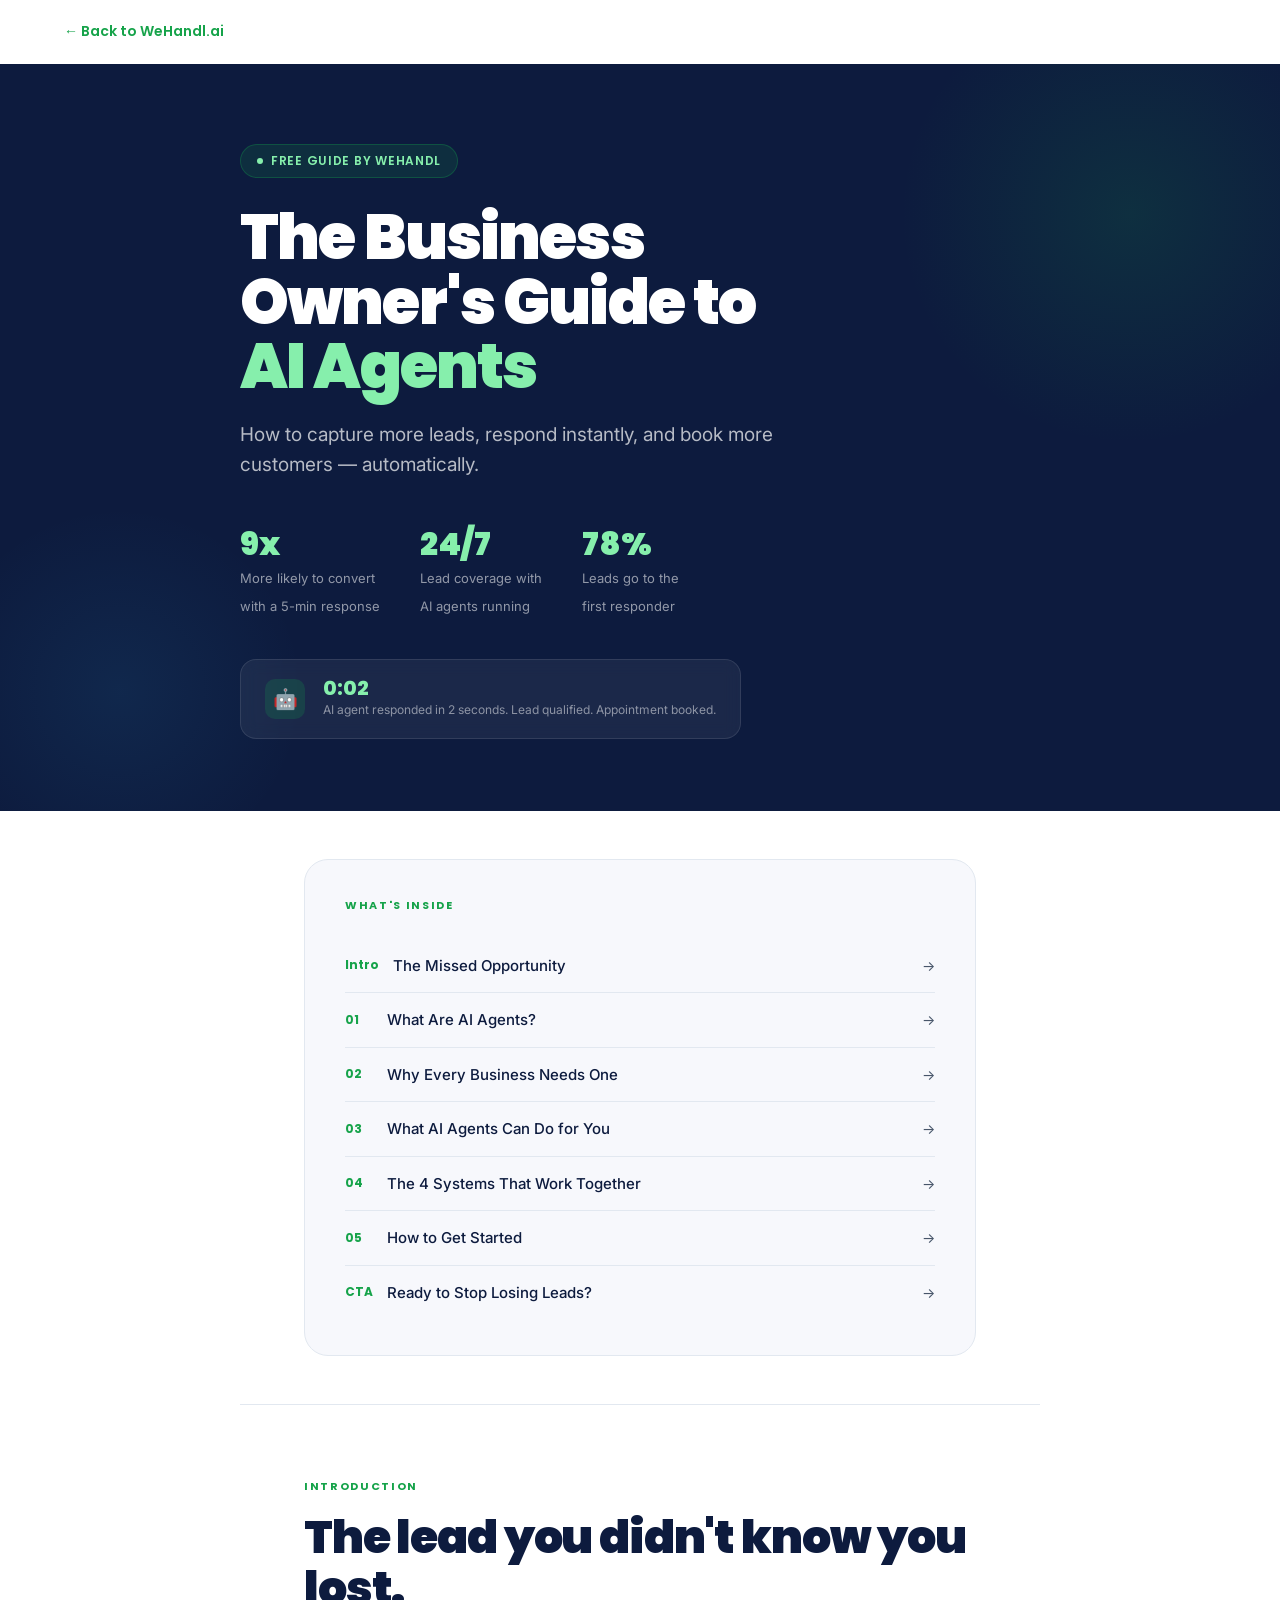
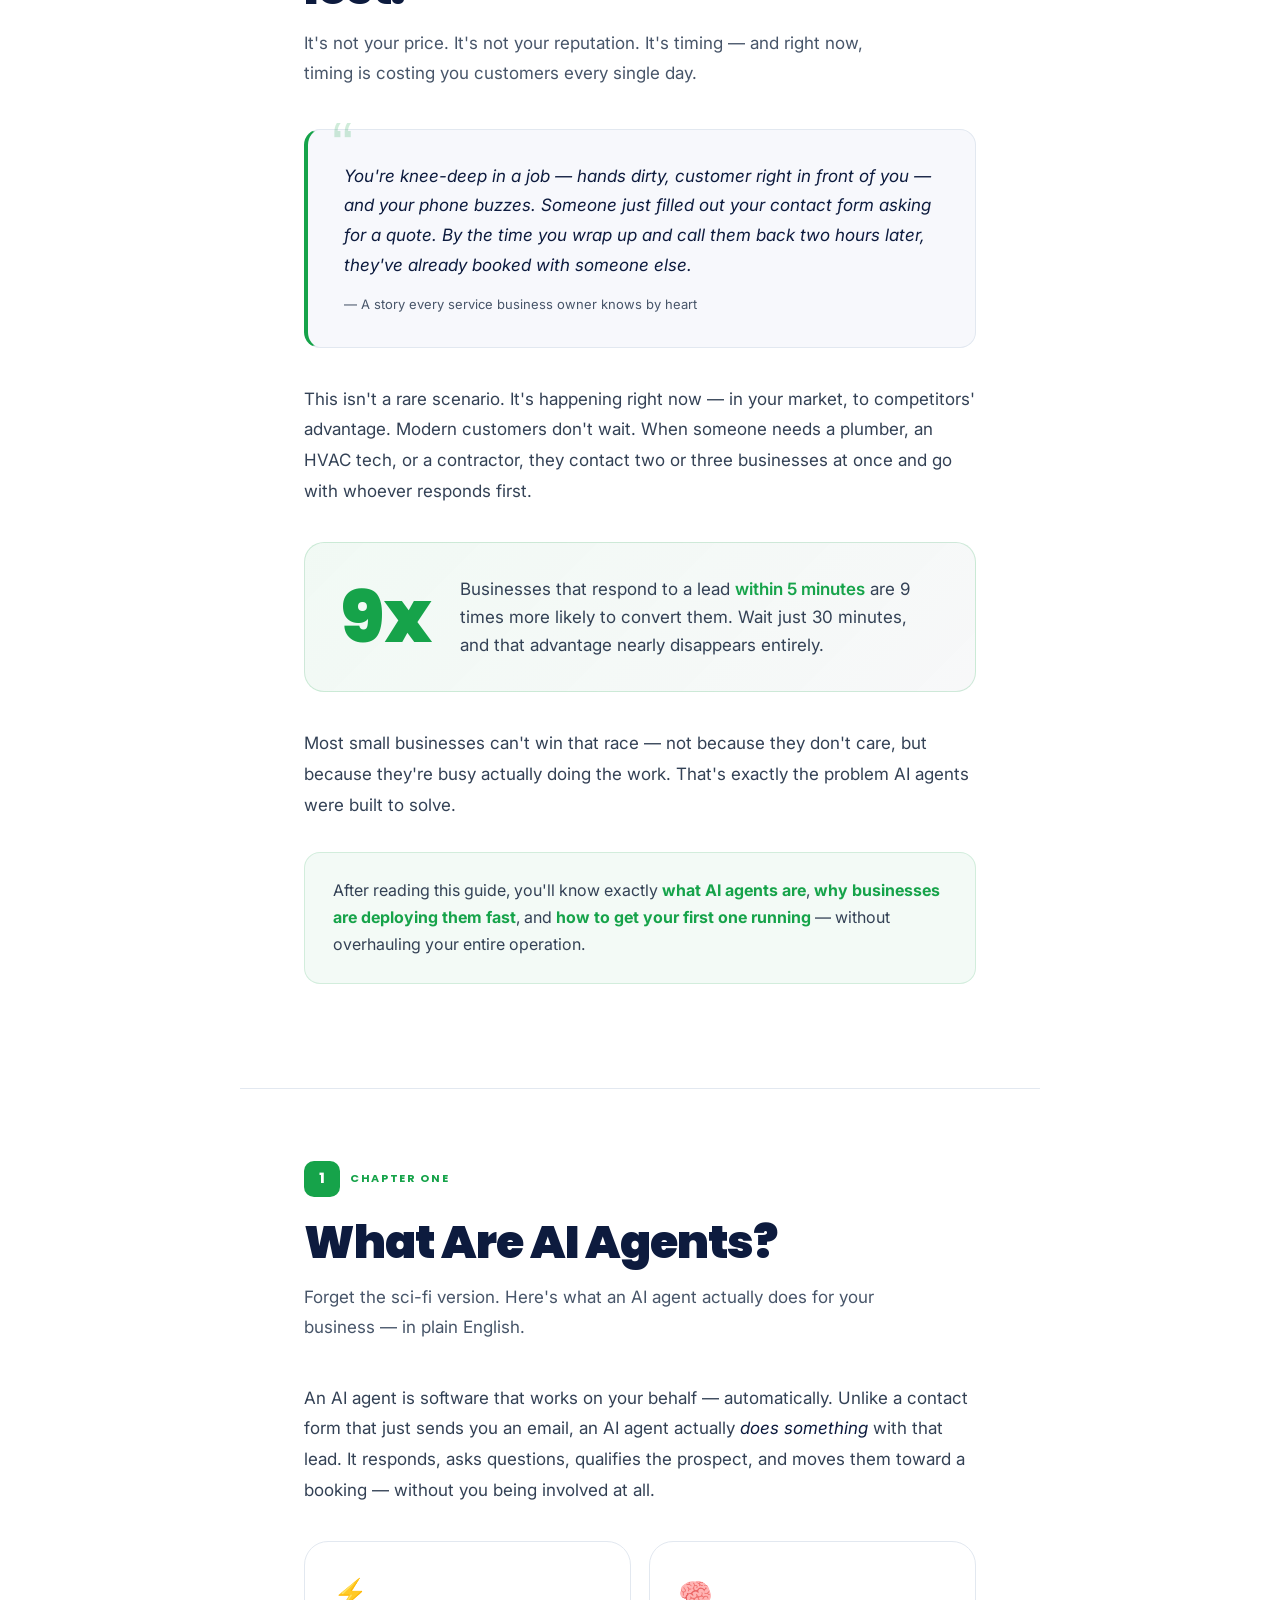
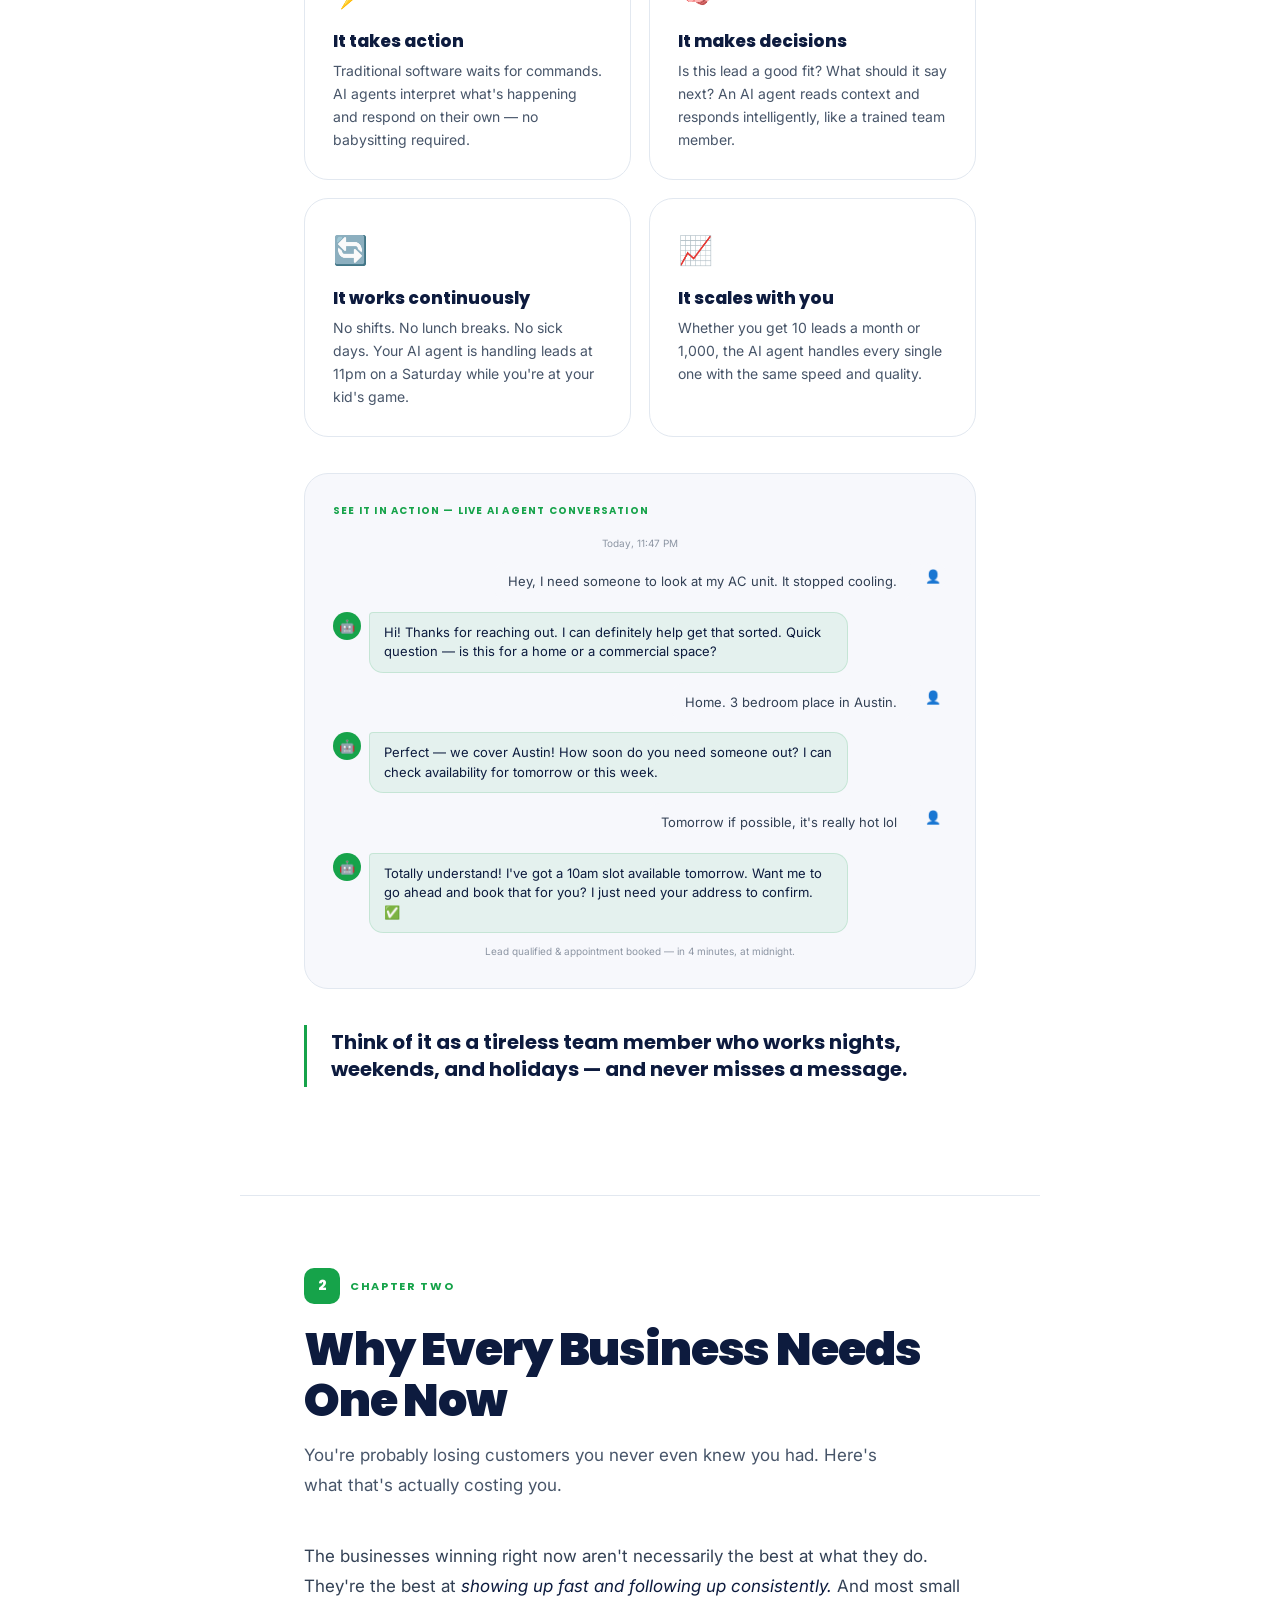
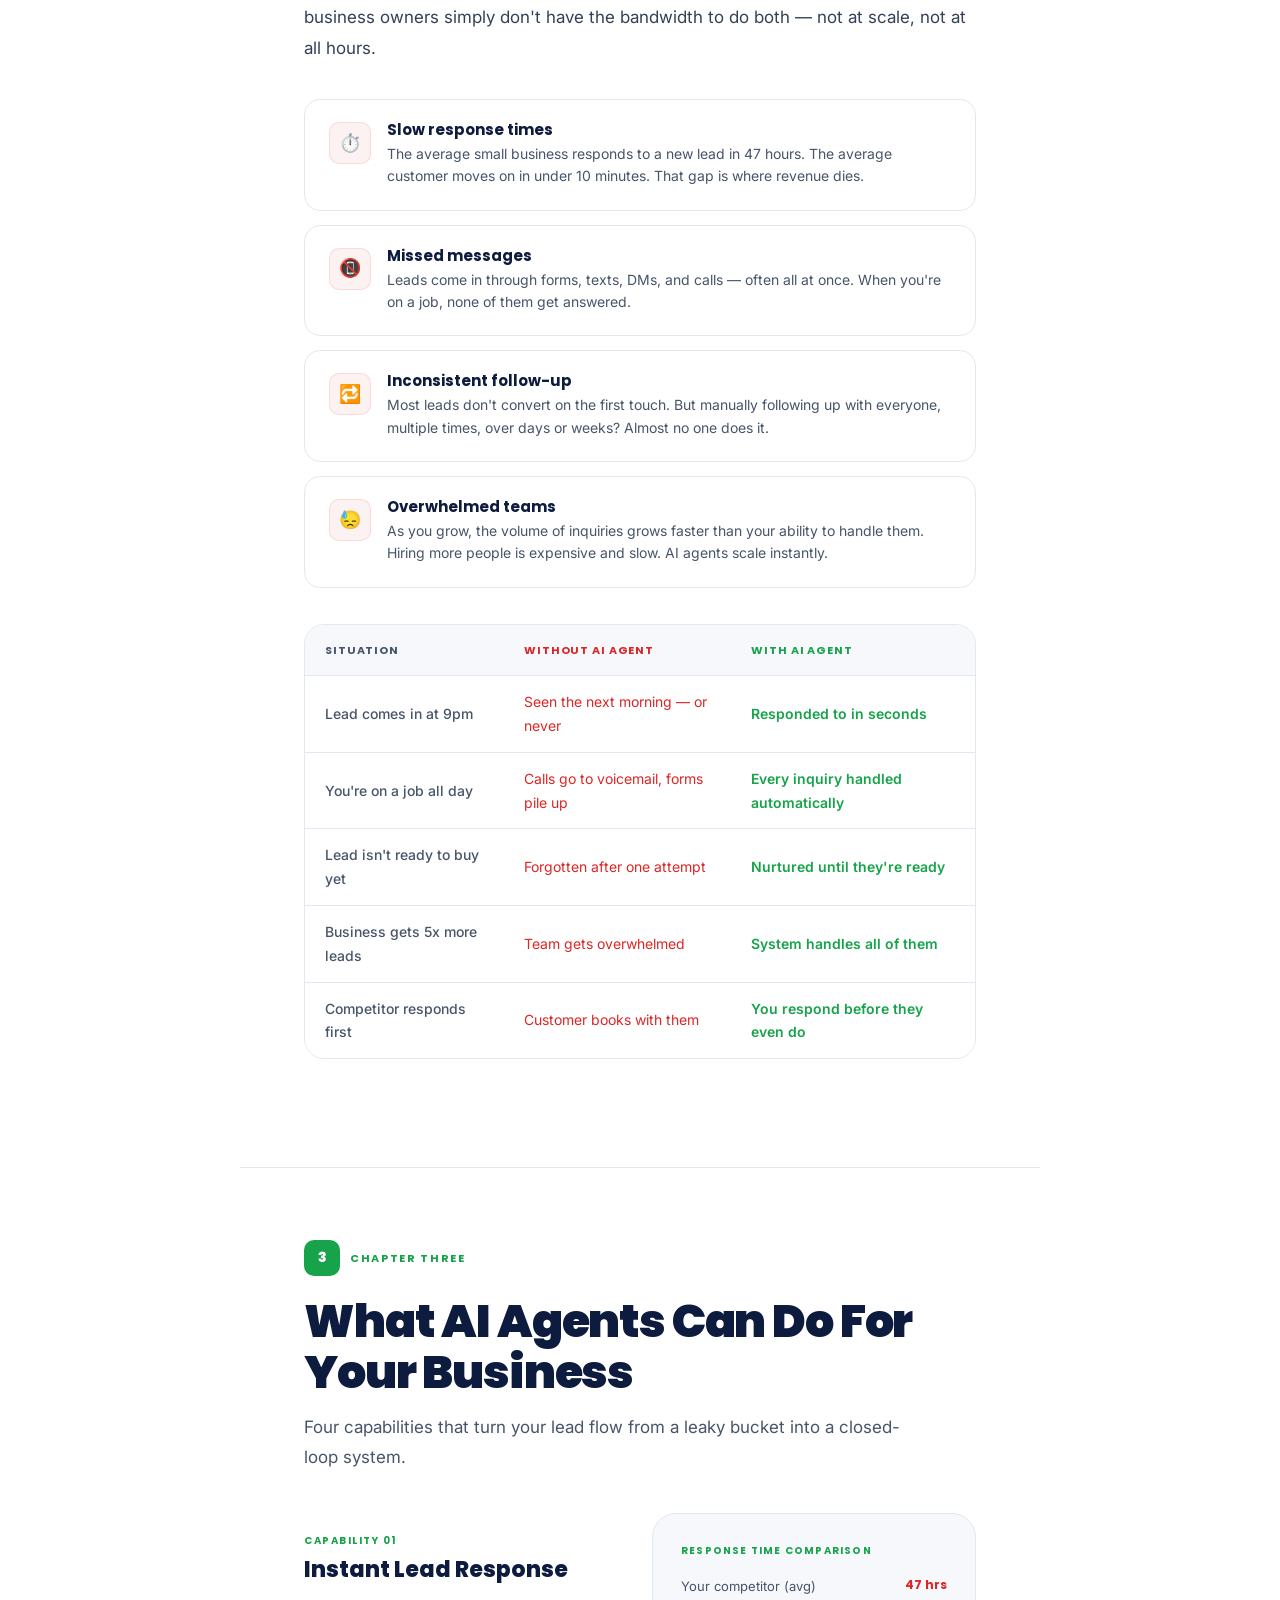
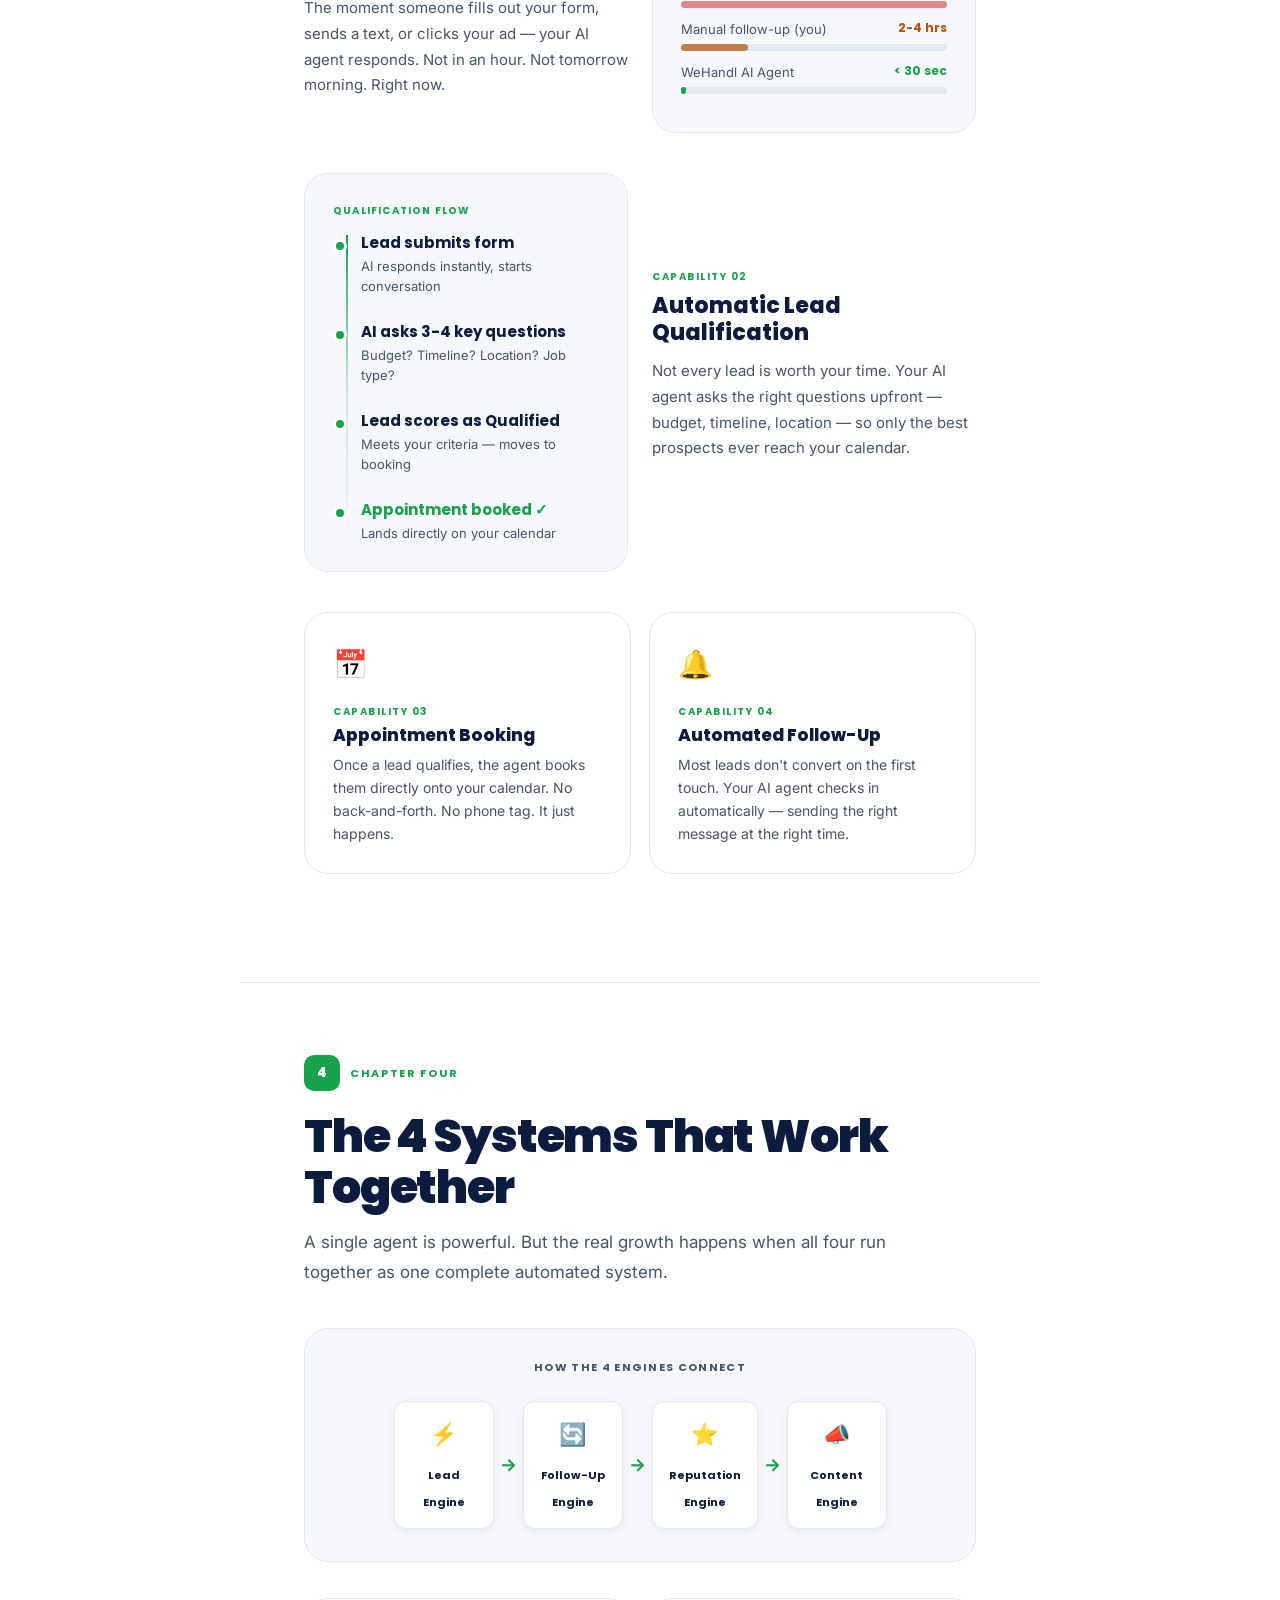
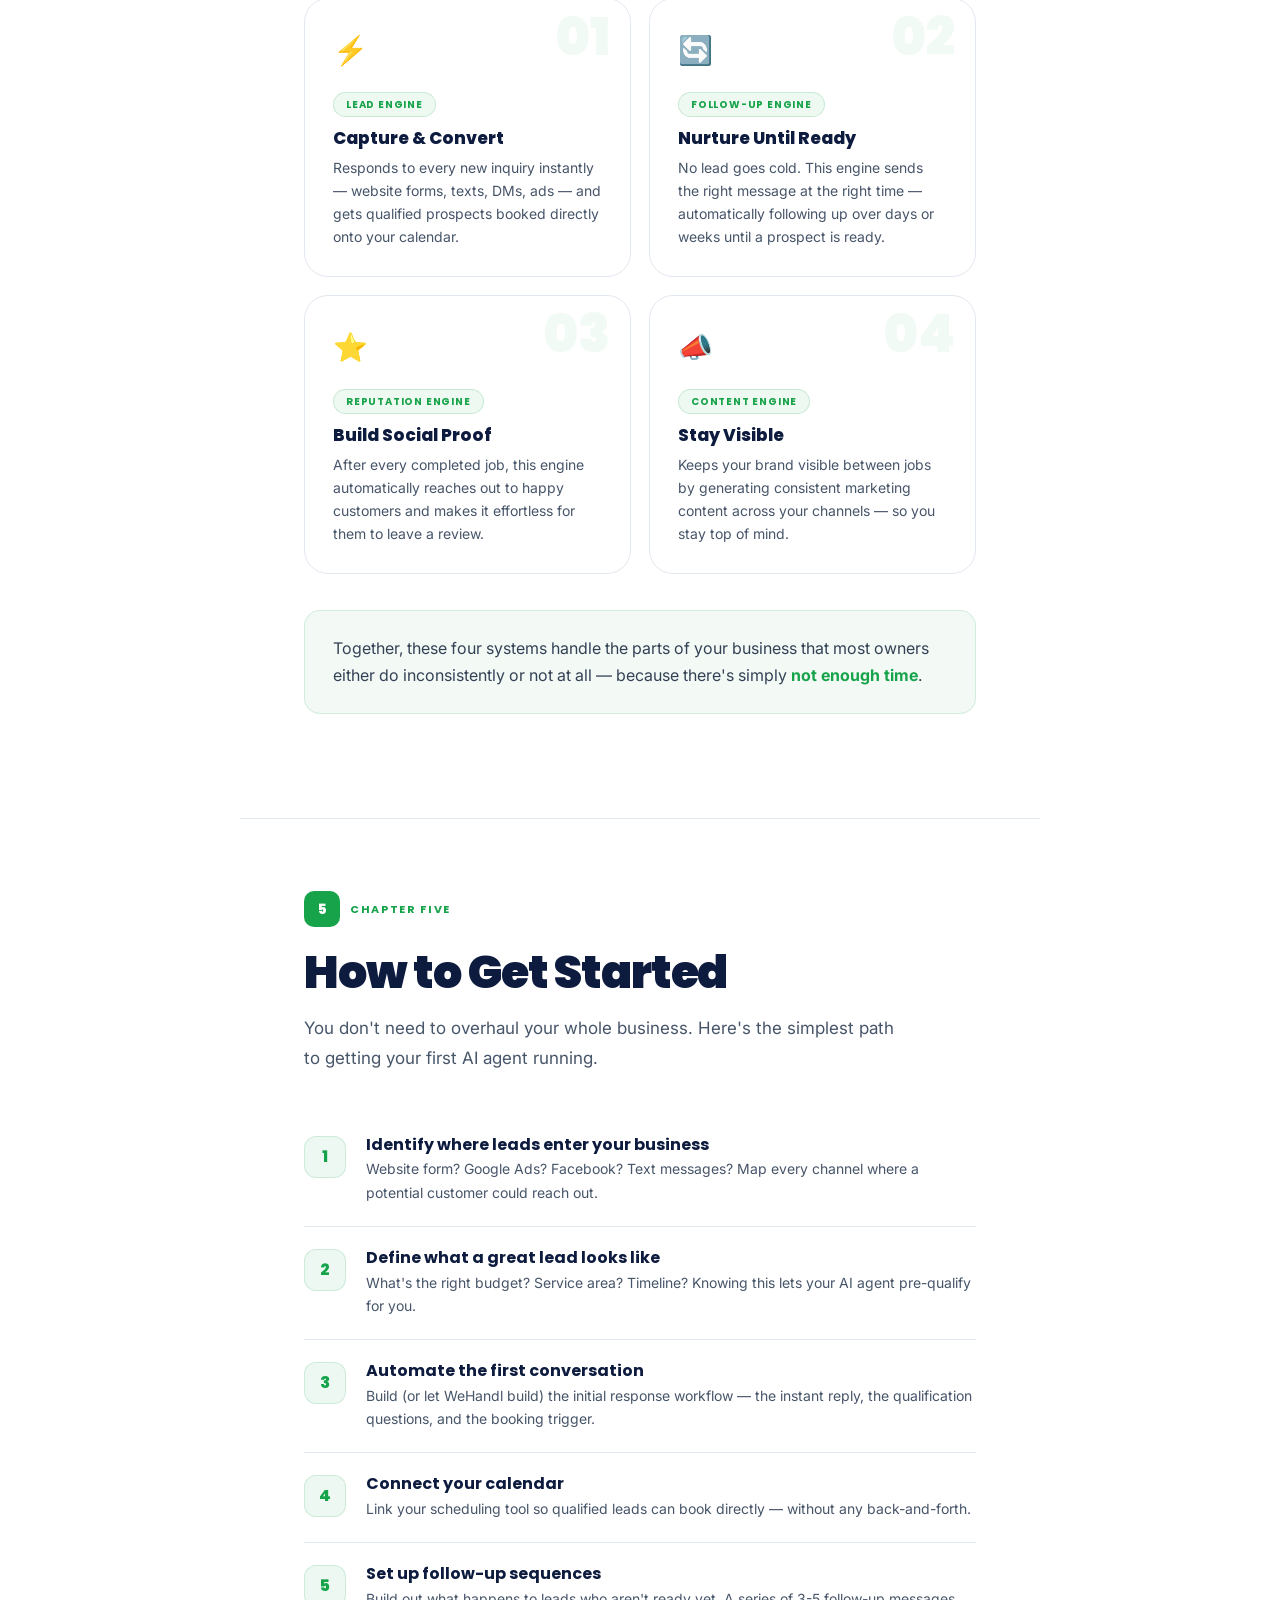
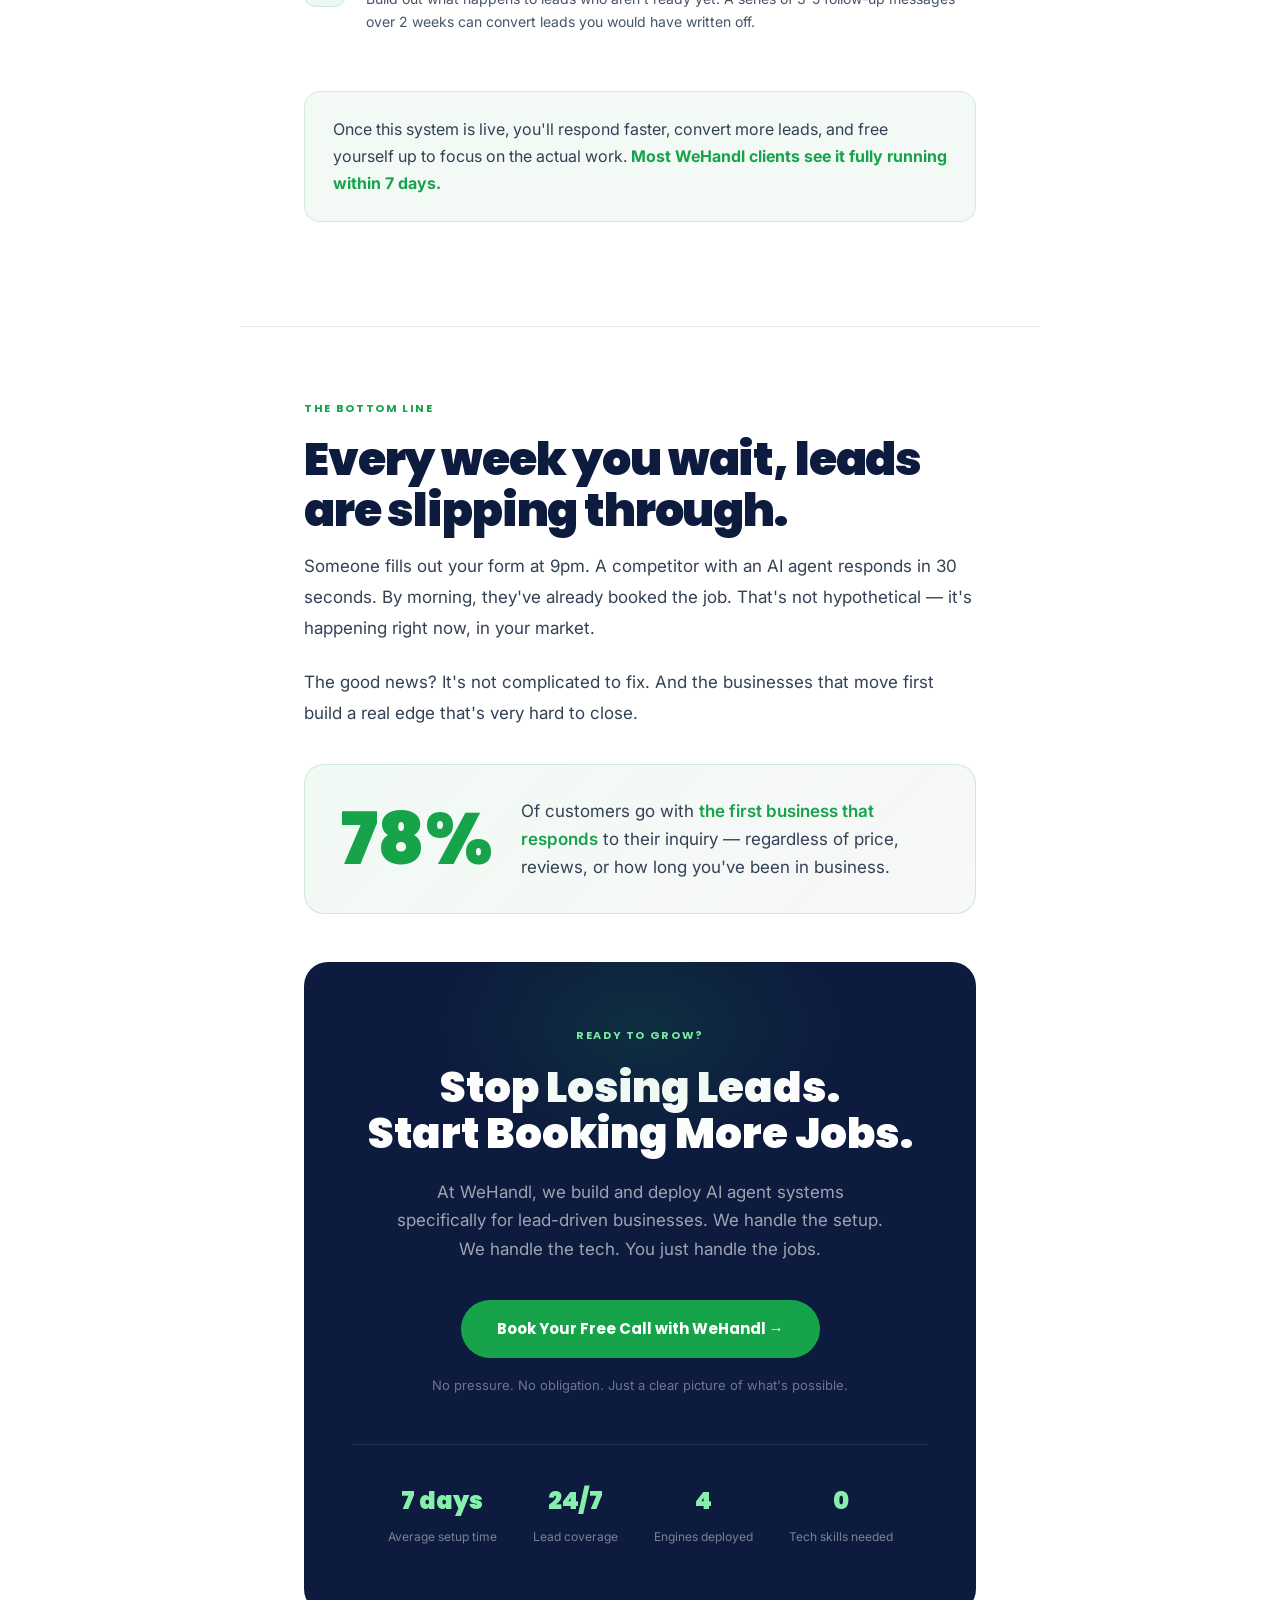
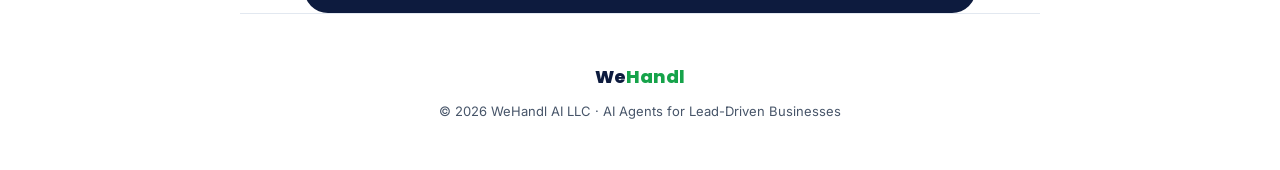
==== commit 1003a38d: "feat: Mobile-first redesign with scroll animations, section variety, and guide page overhaul - Fix h" ====
--- a/guide.html
+++ b/guide.html
@@ -5,1699 +5,534 @@
 <meta name="viewport" content="width=device-width, initial-scale=1.0">
 <title>WeHandl — The Business Owner's Guide to AI Agents</title>
 <link rel="preconnect" href="https://fonts.googleapis.com">
-<link href="https://fonts.googleapis.com/css2?family=Syne:wght@400;600;700;800&family=Inter:wght@300;400;500;600&display=swap" rel="stylesheet">
+<link href="https://fonts.googleapis.com/css2?family=Poppins:wght@400;500;600;700;800;900&family=Inter:wght@300;400;500;600&display=swap" rel="stylesheet">
 <style>
-  :root {
-    --navy: #0A0F1E;
-    --navy-mid: #111827;
-    --navy-light: #1E2A40;
-    --electric: #00C2FF;
-    --electric-dim: #0099CC;
-    --mint: #00FFB2;
-    --white: #F4F7FF;
-    --muted: #9BACC8;
-    --card-bg: #131C2E;
-    --border: rgba(0,194,255,0.15);
-  }
-
-  * { margin: 0; padding: 0; box-sizing: border-box; }
-
-  html { scroll-behavior: smooth; }
-
-  body {
-    background: var(--navy);
-    color: var(--white);
-    font-family: 'Inter', sans-serif;
-    font-size: 17px;
-    line-height: 1.8;
-    overflow-x: hidden;
-    -webkit-font-smoothing: antialiased;
-    -moz-osx-font-smoothing: grayscale;
-  }
-
-  /* ─── BODY COPY IMPROVEMENTS ─── */
-  p, li {
-    font-family: 'Inter', sans-serif;
-    letter-spacing: -0.01em;
-  }
-
-  .section-lead {
-    font-weight: 400;
-    letter-spacing: -0.01em;
-  }
-
-  /* ─── NOISE TEXTURE OVERLAY ─── */
-  body::before {
-    content: '';
-    position: fixed;
-    inset: 0;
-    background-image: url("data:image/svg+xml,%3Csvg viewBox='0 0 256 256' xmlns='http://www.w3.org/2000/svg'%3E%3Cfilter id='noise'%3E%3CfeTurbulence type='fractalNoise' baseFrequency='0.9' numOctaves='4' stitchTiles='stitch'/%3E%3C/filter%3E%3Crect width='100%25' height='100%25' filter='url(%23noise)' opacity='0.03'/%3E%3C/svg%3E");
-    pointer-events: none;
-    z-index: 0;
-    opacity: 0.4;
-  }
-
-  /* ─── TYPOGRAPHY ─── */
-  h1, h2, h3, h4 { font-family: 'Syne', sans-serif; line-height: 1.1; }
-
-  .eyebrow {
-    font-family: 'Syne', sans-serif;
-    font-size: 11px;
-    font-weight: 700;
-    letter-spacing: 0.25em;
-    text-transform: uppercase;
-    color: var(--electric);
-    display: block;
-    margin-bottom: 16px;
-  }
-
-  /* ─── LAYOUT ─── */
-  .page {
-    position: relative;
-    width: 100%;
-    max-width: 900px;
-    margin: 0 auto;
-    padding: 100px 60px;
-    z-index: 1;
-  }
-
-  .page-divider {
-    width: 100%;
-    height: 1px;
-    background: linear-gradient(90deg, transparent, var(--electric), transparent);
-    opacity: 0.3;
-    margin: 0 auto;
-    max-width: 900px;
-  }
-
-  /* ─── COVER ─── */
-  .cover {
-    min-height: 100vh;
-    display: flex;
-    flex-direction: column;
-    justify-content: center;
-    position: relative;
-    overflow: hidden;
-    padding: 80px 60px;
-    max-width: 900px;
-    margin: 0 auto;
-  }
-
-  .cover-bg {
-    position: absolute;
-    inset: 0;
-    background:
-      radial-gradient(ellipse 80% 60% at 80% 50%, rgba(0,194,255,0.12) 0%, transparent 60%),
-      radial-gradient(ellipse 50% 50% at 20% 80%, rgba(0,255,178,0.06) 0%, transparent 50%),
-      var(--navy);
-    z-index: 0;
-  }
-
-  .cover-grid {
-    position: absolute;
-    inset: 0;
-    background-image:
-      linear-gradient(rgba(0,194,255,0.04) 1px, transparent 1px),
-      linear-gradient(90deg, rgba(0,194,255,0.04) 1px, transparent 1px);
-    background-size: 60px 60px;
-    z-index: 0;
-  }
-
-  .cover-content { position: relative; z-index: 1; }
-
-  .cover-badge {
-    display: inline-flex;
-    align-items: center;
-    gap: 8px;
-    background: rgba(0,194,255,0.1);
-    border: 1px solid rgba(0,194,255,0.3);
-    border-radius: 100px;
-    padding: 8px 20px;
-    font-family: 'Syne', sans-serif;
-    font-size: 12px;
-    font-weight: 600;
-    letter-spacing: 0.12em;
-    text-transform: uppercase;
-    color: var(--electric);
-    margin-bottom: 40px;
-  }
-
-  .cover-badge .dot {
-    width: 6px; height: 6px;
-    background: var(--electric);
-    border-radius: 50%;
-    animation: pulse 2s infinite;
-  }
-
-  @keyframes pulse {
-    0%, 100% { opacity: 1; transform: scale(1); }
-    50% { opacity: 0.4; transform: scale(0.8); }
-  }
-
-  .cover h1 {
-    font-size: clamp(42px, 6vw, 72px);
-    font-weight: 800;
-    line-height: 1.0;
-    margin-bottom: 24px;
-    max-width: 700px;
-  }
-
-  .cover h1 .accent {
-    background: linear-gradient(135deg, var(--electric), var(--mint));
-    -webkit-background-clip: text;
-    -webkit-text-fill-color: transparent;
-    background-clip: text;
-  }
-
-  .cover-sub {
-    font-size: 20px;
-    font-weight: 300;
-    color: var(--muted);
-    max-width: 520px;
-    margin-bottom: 60px;
-    line-height: 1.6;
-  }
-
-  .cover-stats {
-    display: flex;
-    gap: 48px;
-    flex-wrap: wrap;
-  }
-
-  .cover-stat { }
-  .cover-stat .number {
-    font-family: 'Syne', sans-serif;
-    font-size: 36px;
-    font-weight: 800;
-    background: linear-gradient(135deg, var(--electric), var(--mint));
-    -webkit-background-clip: text;
-    -webkit-text-fill-color: transparent;
-    background-clip: text;
-    display: block;
-    line-height: 1;
-    margin-bottom: 4px;
-  }
-  .cover-stat .label {
-    font-size: 13px;
-    color: var(--muted);
-    font-weight: 400;
-  }
-
-  .cover-bottom {
-    display: flex;
-    justify-content: space-between;
-    align-items: flex-end;
-    margin-top: 80px;
-    padding-top: 40px;
-    border-top: 1px solid var(--border);
-  }
-
-  .cover-logo {
-    font-family: 'Syne', sans-serif;
-    font-size: 22px;
-    font-weight: 800;
-    letter-spacing: -0.02em;
-  }
-  .cover-logo span { color: var(--electric); }
-
-  .cover-tagline {
-    font-size: 13px;
-    color: var(--muted);
-    text-align: right;
-  }
-
-  /* ─── FLOATING CARD ─── */
-  .cover-float-card {
-    display: inline-flex;
-    align-items: center;
-    gap: 20px;
-    margin-top: 48px;
-    width: auto;
-    max-width: 400px;
-    background: var(--card-bg);
-    border: 1px solid var(--border);
-    border-radius: 20px;
-    padding: 20px 28px;
-    z-index: 2;
-    box-shadow: 0 8px 40px rgba(0, 194, 255, 0.12);
-  }
-
-  .cover-float-card .card-icon {
-    width: 44px; height: 44px;
-    background: linear-gradient(135deg, rgba(0,194,255,0.2), rgba(0,255,178,0.1));
-    border-radius: 12px;
-    display: flex; align-items: center; justify-content: center;
-    font-size: 22px;
-    margin-bottom: 16px;
-  }
-
-  .cover-float-card .card-label {
-    font-size: 11px;
-    color: var(--muted);
-    text-transform: uppercase;
-    letter-spacing: 0.1em;
-    font-family: 'Syne', sans-serif;
-    margin-bottom: 4px;
-  }
-
-  .cover-float-card .card-value {
-    font-family: 'Syne', sans-serif;
-    font-size: 22px;
-    font-weight: 800;
-    color: var(--mint);
-    line-height: 1;
-  }
-
-  .cover-float-card .card-desc {
-    font-size: 13px;
-    color: var(--muted);
-    margin-top: 2px;
-    line-height: 1.4;
-  }
-
-  /* ─── SECTION HEADER ─── */
-  .section-header {
-    margin-bottom: 60px;
-  }
-
-  .chapter-label {
-    display: inline-flex;
-    align-items: center;
-    gap: 12px;
-    margin-bottom: 20px;
-  }
-
-  .chapter-num {
-    width: 36px; height: 36px;
-    background: linear-gradient(135deg, var(--electric), var(--mint));
-    border-radius: 10px;
-    display: flex; align-items: center; justify-content: center;
-    font-family: 'Syne', sans-serif;
-    font-size: 14px;
-    font-weight: 800;
-    color: var(--navy);
-  }
-
-  .chapter-text {
-    font-family: 'Syne', sans-serif;
-    font-size: 12px;
-    font-weight: 600;
-    letter-spacing: 0.2em;
-    text-transform: uppercase;
-    color: var(--electric);
-  }
-
-  .section-title {
-    font-size: clamp(32px, 4vw, 52px);
-    font-weight: 800;
-    line-height: 1.05;
-    margin-bottom: 20px;
-  }
-
-  .section-lead {
-    font-size: 19px;
-    color: var(--muted);
-    max-width: 600px;
-    line-height: 1.65;
-    font-weight: 300;
-  }
-
-  /* ─── INTRO SECTION ─── */
-  .intro-scenario {
-    background: var(--card-bg);
-    border: 1px solid var(--border);
-    border-left: 4px solid var(--electric);
-    border-radius: 16px;
-    padding: 36px 40px;
-    margin: 48px 0;
-    position: relative;
-  }
-
-  .intro-scenario::before {
-    content: '"';
-    position: absolute;
-    top: -20px;
-    left: 32px;
-    font-family: 'Syne', sans-serif;
-    font-size: 80px;
-    color: var(--electric);
-    opacity: 0.3;
-    line-height: 1;
-  }
-
-  .intro-scenario p {
-    font-size: 18px;
-    font-style: italic;
-    color: var(--white);
-    line-height: 1.8;
-    font-weight: 300;
-  }
-
-  .intro-scenario .scenario-credit {
-    margin-top: 16px;
-    font-size: 13px;
-    color: var(--muted);
-    font-style: normal;
-  }
-
-  /* ─── STAT CALLOUT ─── */
-  .stat-callout {
-    display: flex;
-    align-items: center;
-    gap: 32px;
-    background: linear-gradient(135deg, rgba(0,194,255,0.08), rgba(0,255,178,0.04));
-    border: 1px solid rgba(0,194,255,0.2);
-    border-radius: 20px;
-    padding: 36px 40px;
-    margin: 48px 0;
-  }
-
-  .stat-callout .big-stat {
-    font-family: 'Syne', sans-serif;
-    font-size: 72px;
-    font-weight: 800;
-    line-height: 1;
-    background: linear-gradient(135deg, var(--electric), var(--mint));
-    -webkit-background-clip: text;
-    -webkit-text-fill-color: transparent;
-    background-clip: text;
-    white-space: nowrap;
-    flex-shrink: 0;
-  }
-
-  .stat-callout .stat-context {
-    font-size: 18px;
-    color: var(--white);
-    line-height: 1.6;
-  }
-
-  .stat-callout .stat-context strong {
-    color: var(--electric);
-    font-weight: 500;
-  }
-
-  /* ─── CAPABILITY GRID ─── */
-  .cap-grid {
-    display: grid;
-    grid-template-columns: 1fr 1fr;
-    gap: 20px;
-    margin: 48px 0;
-  }
-
-  .cap-card {
-    background: var(--card-bg);
-    border: 1px solid var(--border);
-    border-radius: 20px;
-    padding: 32px;
-    transition: border-color 0.3s, transform 0.3s;
-    cursor: default;
-  }
-
-  .cap-card:hover {
-    border-color: rgba(0,194,255,0.5);
-    transform: translateY(-4px);
-  }
-
-  .cap-icon {
-    font-size: 32px;
-    margin-bottom: 16px;
-    display: block;
-  }
-
-  .cap-card h3 {
-    font-size: 18px;
-    font-weight: 700;
-    margin-bottom: 10px;
-    color: var(--white);
-  }
-
-  .cap-card p {
-    font-size: 15px;
-    color: var(--muted);
-    line-height: 1.65;
-  }
-
-  /* ─── CHAPTER 2: COST SECTION ─── */
-  .pain-list {
-    margin: 48px 0;
-    display: flex;
-    flex-direction: column;
-    gap: 16px;
-  }
-
-  .pain-item {
-    display: flex;
-    align-items: flex-start;
-    gap: 20px;
-    padding: 24px 28px;
-    background: var(--card-bg);
-    border: 1px solid var(--border);
-    border-radius: 16px;
-    transition: border-color 0.3s;
-  }
-
-  .pain-item:hover { border-color: rgba(0,194,255,0.4); }
-
-  .pain-icon {
-    width: 44px; height: 44px;
-    border-radius: 12px;
-    background: rgba(255,60,60,0.1);
-    border: 1px solid rgba(255,60,60,0.2);
-    display: flex; align-items: center; justify-content: center;
-    font-size: 20px;
-    flex-shrink: 0;
-  }
-
-  .pain-item h4 {
-    font-size: 16px;
-    font-weight: 600;
-    margin-bottom: 4px;
-    color: var(--white);
-  }
-
-  .pain-item p {
-    font-size: 14px;
-    color: var(--muted);
-    line-height: 1.6;
-  }
-
-  /* ─── CHAPTER 3: WHAT AI CAN DO ─── */
-  .feature-row {
-    display: grid;
-    grid-template-columns: 1fr 1fr;
-    gap: 24px;
-    margin: 48px 0;
-    align-items: center;
-  }
-
-  .feature-row.reverse { direction: rtl; }
-  .feature-row.reverse > * { direction: ltr; }
-
-  .feature-text h3 {
-    font-size: 26px;
-    font-weight: 700;
-    margin-bottom: 16px;
-    line-height: 1.2;
-  }
-
-  .feature-text p {
-    font-size: 16px;
-    color: var(--muted);
-    line-height: 1.75;
-    margin-bottom: 20px;
-  }
-
-  .feature-visual {
-    background: var(--card-bg);
-    border: 1px solid var(--border);
-    border-radius: 24px;
-    padding: 36px;
-    position: relative;
-    overflow: hidden;
-  }
-
-  .feature-visual::after {
-    content: '';
-    position: absolute;
-    inset: 0;
-    background: radial-gradient(circle at 80% 20%, rgba(0,194,255,0.08), transparent 60%);
-    pointer-events: none;
-  }
-
-  /* ─── MOCK CHAT UI ─── */
-  .mock-chat {
-    display: flex;
-    flex-direction: column;
-    gap: 12px;
-  }
-
-  .chat-msg {
-    display: flex;
-    align-items: flex-start;
-    gap: 10px;
-  }
-
-  .chat-msg.ai { flex-direction: row; }
-  .chat-msg.user { flex-direction: row-reverse; }
-
-  .chat-avatar {
-    width: 30px; height: 30px;
-    border-radius: 50%;
-    display: flex; align-items: center; justify-content: center;
-    font-size: 14px;
-    flex-shrink: 0;
-  }
-
-  .chat-msg.ai .chat-avatar { background: linear-gradient(135deg, var(--electric), var(--mint)); }
-  .chat-msg.user .chat-avatar { background: rgba(255,255,255,0.1); }
-
-  .chat-bubble {
-    max-width: 75%;
-    padding: 10px 14px;
-    border-radius: 14px;
-    font-size: 13px;
-    line-height: 1.5;
-  }
-
-  .chat-msg.ai .chat-bubble {
-    background: rgba(0,194,255,0.12);
-    border: 1px solid rgba(0,194,255,0.2);
-    color: var(--white);
-    border-top-left-radius: 4px;
-  }
-
-  .chat-msg.user .chat-bubble {
-    background: rgba(255,255,255,0.07);
-    color: var(--muted);
-    border-top-right-radius: 4px;
-  }
-
-  .chat-time {
-    font-size: 10px;
-    color: var(--muted);
-    text-align: center;
-    opacity: 0.6;
-  }
-
-  /* ─── TIMELINE / STEPS ─── */
-  .timeline {
-    position: relative;
-    margin: 48px 0;
-    padding-left: 40px;
-  }
-
-  .timeline::before {
-    content: '';
-    position: absolute;
-    left: 14px;
-    top: 0; bottom: 0;
-    width: 2px;
-    background: linear-gradient(180deg, var(--electric), var(--mint), transparent);
-  }
-
-  .timeline-step {
-    position: relative;
-    margin-bottom: 36px;
-  }
-
-  .timeline-step:last-child { margin-bottom: 0; }
-
-  .timeline-dot {
-    position: absolute;
-    left: -32px;
-    top: 4px;
-    width: 18px; height: 18px;
-    background: linear-gradient(135deg, var(--electric), var(--mint));
-    border-radius: 50%;
-    border: 3px solid var(--navy);
-    display: flex; align-items: center; justify-content: center;
-  }
-
-  .timeline-step h4 {
-    font-size: 17px;
-    font-weight: 700;
-    margin-bottom: 6px;
-    color: var(--white);
-  }
-
-  .timeline-step p {
-    font-size: 15px;
-    color: var(--muted);
-    line-height: 1.65;
-  }
-
-  /* ─── CHAPTER 4: 4 ENGINES ─── */
-  .engines-grid {
-    display: grid;
-    grid-template-columns: 1fr 1fr;
-    gap: 20px;
-    margin: 48px 0;
-  }
-
-  .engine-card {
-    background: var(--card-bg);
-    border: 1px solid var(--border);
-    border-radius: 24px;
-    padding: 36px;
-    position: relative;
-    overflow: hidden;
-    transition: transform 0.3s, border-color 0.3s;
-  }
-
-  .engine-card:hover {
-    transform: translateY(-6px);
-    border-color: rgba(0,194,255,0.5);
-  }
-
-  .engine-card::before {
-    content: '';
-    position: absolute;
-    top: 0; right: 0;
-    width: 120px; height: 120px;
-    border-radius: 50%;
-    background: radial-gradient(circle, rgba(0,194,255,0.08), transparent 70%);
-    transform: translate(30%, -30%);
-  }
-
-  .engine-number {
-    font-family: 'Syne', sans-serif;
-    font-size: 64px;
-    font-weight: 800;
-    color: rgba(0,194,255,0.08);
-    position: absolute;
-    top: 16px;
-    right: 24px;
-    line-height: 1;
-  }
-
-  .engine-icon {
-    font-size: 36px;
-    margin-bottom: 20px;
-    display: block;
-  }
-
-  .engine-card h3 {
-    font-size: 20px;
-    font-weight: 700;
-    margin-bottom: 12px;
-    color: var(--white);
-  }
-
-  .engine-card .engine-tag {
-    display: inline-block;
-    background: rgba(0,194,255,0.1);
-    border: 1px solid rgba(0,194,255,0.2);
-    border-radius: 100px;
-    padding: 4px 12px;
-    font-size: 11px;
-    font-family: 'Syne', sans-serif;
-    font-weight: 600;
-    letter-spacing: 0.1em;
-    text-transform: uppercase;
-    color: var(--electric);
-    margin-bottom: 16px;
-  }
-
-  .engine-card p {
-    font-size: 15px;
-    color: var(--muted);
-    line-height: 1.65;
-  }
-
-  /* ─── CHAPTER 5: HOW TO START ─── */
-  .steps-list {
-    margin: 48px 0;
-    counter-reset: steps;
-    display: flex;
-    flex-direction: column;
-    gap: 0;
-  }
-
-  .step-item {
-    display: flex;
-    gap: 28px;
-    align-items: flex-start;
-    padding: 28px 0;
-    border-bottom: 1px solid var(--border);
-    transition: padding-left 0.3s;
-  }
-
-  .step-item:last-child { border-bottom: none; }
-  .step-item:hover { padding-left: 8px; }
-
-  .step-num {
-    width: 48px; height: 48px;
-    border-radius: 14px;
-    background: linear-gradient(135deg, rgba(0,194,255,0.15), rgba(0,255,178,0.08));
-    border: 1px solid rgba(0,194,255,0.25);
-    display: flex; align-items: center; justify-content: center;
-    font-family: 'Syne', sans-serif;
-    font-size: 18px;
-    font-weight: 800;
-    color: var(--electric);
-    flex-shrink: 0;
-  }
-
-  .step-content h4 {
-    font-size: 18px;
-    font-weight: 700;
-    margin-bottom: 6px;
-    color: var(--white);
-  }
-
-  .step-content p {
-    font-size: 15px;
-    color: var(--muted);
-    line-height: 1.65;
-  }
-
-  /* ─── PROCESS DIAGRAM ─── */
-  .process-diagram {
-    background: var(--card-bg);
-    border: 1px solid var(--border);
-    border-radius: 24px;
-    padding: 40px;
-    margin: 48px 0;
-    text-align: center;
-  }
-
-  .process-diagram h3 {
-    font-size: 16px;
-    color: var(--muted);
-    font-weight: 400;
-    margin-bottom: 40px;
-    text-transform: uppercase;
-    letter-spacing: 0.1em;
-    font-family: 'Syne', sans-serif;
-    font-size: 11px;
-  }
-
-  .process-flow {
-    display: flex;
-    align-items: center;
-    justify-content: center;
-    gap: 0;
-    flex-wrap: wrap;
-    gap: 8px;
-  }
-
-  .process-node {
-    background: linear-gradient(135deg, rgba(0,194,255,0.12), rgba(0,255,178,0.06));
-    border: 1px solid rgba(0,194,255,0.25);
-    border-radius: 14px;
-    padding: 16px 20px;
-    text-align: center;
-    min-width: 110px;
-  }
-
-  .process-node .node-icon { font-size: 24px; display: block; margin-bottom: 8px; }
-  .process-node .node-label {
-    font-family: 'Syne', sans-serif;
-    font-size: 12px;
-    font-weight: 700;
-    color: var(--white);
-    line-height: 1.3;
-  }
-
-  .process-arrow {
-    color: var(--electric);
-    font-size: 20px;
-    opacity: 0.6;
-  }
-
-  /* ─── COMPARISON TABLE ─── */
-  .compare-table {
-    width: 100%;
-    border-collapse: separate;
-    border-spacing: 0;
-    margin: 48px 0;
-    border-radius: 20px;
-    overflow: hidden;
-    border: 1px solid var(--border);
-  }
-
-  .compare-table thead tr {
-    background: linear-gradient(135deg, rgba(0,194,255,0.15), rgba(0,255,178,0.08));
-  }
-
-  .compare-table th {
-    padding: 20px 24px;
-    font-family: 'Syne', sans-serif;
-    font-size: 13px;
-    font-weight: 700;
-    text-transform: uppercase;
-    letter-spacing: 0.1em;
-    text-align: left;
-    border-bottom: 1px solid var(--border);
-  }
-
-  .compare-table th:first-child { color: var(--muted); }
-  .compare-table th:nth-child(2) { color: #ff6b6b; }
-  .compare-table th:nth-child(3) { color: var(--mint); }
-
-  .compare-table td {
-    padding: 18px 24px;
-    font-size: 15px;
-    border-bottom: 1px solid rgba(255,255,255,0.04);
-    background: var(--card-bg);
-  }
-
-  .compare-table tr:last-child td { border-bottom: none; }
-
-  .compare-table td:first-child { color: var(--muted); font-weight: 500; }
-
-  .check { color: var(--mint); font-weight: 700; }
-  .cross { color: #ff6b6b; }
-
-  /* ─── CTA SECTION ─── */
-  .cta-section {
-    position: relative;
-    overflow: hidden;
-    background: linear-gradient(135deg, rgba(0,194,255,0.12), rgba(0,255,178,0.06));
-    border: 1px solid rgba(0,194,255,0.25);
-    border-radius: 32px;
-    padding: 80px 60px;
-    text-align: center;
-    margin: 0 auto;
-    max-width: 900px;
-  }
-
-  .cta-section::before {
-    content: '';
-    position: absolute;
-    top: -100px; left: 50%;
-    transform: translateX(-50%);
-    width: 500px; height: 300px;
-    background: radial-gradient(ellipse, rgba(0,194,255,0.15), transparent 70%);
-    pointer-events: none;
-  }
-
-  .cta-section .cta-eyebrow {
-    font-family: 'Syne', sans-serif;
-    font-size: 11px;
-    font-weight: 700;
-    letter-spacing: 0.25em;
-    text-transform: uppercase;
-    color: var(--electric);
-    margin-bottom: 24px;
-    display: block;
-  }
-
-  .cta-section h2 {
-    font-size: clamp(32px, 4vw, 52px);
-    font-weight: 800;
-    margin-bottom: 24px;
-    line-height: 1.1;
-  }
-
-  .cta-section p {
-    font-size: 18px;
-    color: var(--muted);
-    max-width: 540px;
-    margin: 0 auto 48px;
-    line-height: 1.7;
-    font-weight: 300;
-  }
-
-  .cta-btn {
-    display: inline-flex;
-    align-items: center;
-    gap: 12px;
-    background: linear-gradient(135deg, var(--electric), var(--mint));
-    color: var(--navy);
-    font-family: 'Syne', sans-serif;
-    font-weight: 800;
-    font-size: 16px;
-    padding: 18px 40px;
-    border-radius: 100px;
-    text-decoration: none;
-    transition: transform 0.2s, box-shadow 0.2s;
-    cursor: pointer;
-    border: none;
-    letter-spacing: 0.02em;
-  }
-
-  .cta-btn:hover {
-    transform: translateY(-3px);
-    box-shadow: 0 20px 60px rgba(0,194,255,0.35);
-  }
-
-  .cta-micro {
-    margin-top: 20px;
-    font-size: 13px;
-    color: var(--muted);
-  }
-
-  .cta-proof {
-    display: flex;
-    justify-content: center;
-    gap: 40px;
-    margin-top: 60px;
-    padding-top: 48px;
-    border-top: 1px solid var(--border);
-    flex-wrap: wrap;
-  }
-
-  .proof-item {
-    text-align: center;
-  }
-
-  .proof-item .proof-num {
-    font-family: 'Syne', sans-serif;
-    font-size: 28px;
-    font-weight: 800;
-    background: linear-gradient(135deg, var(--electric), var(--mint));
-    -webkit-background-clip: text;
-    -webkit-text-fill-color: transparent;
-    background-clip: text;
-    display: block;
-  }
-
-  .proof-item .proof-label {
-    font-size: 13px;
-    color: var(--muted);
-  }
-
-  /* ─── SECTION SPACER ─── */
-  .section-spacer { height: 40px; }
-
-  /* ─── PULL QUOTE ─── */
-  .pull-quote {
-    border-left: 3px solid var(--electric);
-    padding: 4px 0 4px 28px;
-    margin: 40px 0;
-  }
-
-  .pull-quote p {
-    font-family: 'Syne', sans-serif;
-    font-size: 22px;
-    font-weight: 700;
-    line-height: 1.4;
-    color: var(--white);
-  }
-
-  .pull-quote .attribution {
-    font-size: 13px;
-    color: var(--electric);
-    margin-top: 8px;
-    font-family: 'Inter', sans-serif;
-    font-weight: 400;
-  }
-
-  /* ─── HIGHLIGHT BOX ─── */
-  .highlight-box {
-    background: linear-gradient(135deg, rgba(0,255,178,0.06), rgba(0,194,255,0.04));
-    border: 1px solid rgba(0,255,178,0.2);
-    border-radius: 16px;
-    padding: 28px 32px;
-    margin: 36px 0;
-  }
-
-  .highlight-box p {
-    font-size: 16px;
-    color: var(--white);
-    line-height: 1.7;
-  }
-
-  .highlight-box strong { color: var(--mint); }
-
-  /* ─── FOOTER ─── */
-  .footer {
-    text-align: center;
-    padding: 60px;
-    border-top: 1px solid var(--border);
-    color: var(--muted);
-    font-size: 13px;
-    max-width: 900px;
-    margin: 0 auto;
-  }
-
-  .footer .footer-logo {
-    font-family: 'Syne', sans-serif;
-    font-size: 20px;
-    font-weight: 800;
-    color: var(--white);
-    margin-bottom: 12px;
-  }
-
-  .footer .footer-logo span { color: var(--electric); }
-
-  /* ─── ANIMATIONS ─── */
-  .fade-in {
-    opacity: 0;
-    transform: translateY(24px);
-    animation: fadeIn 0.7s ease forwards;
-  }
-
-  @keyframes fadeIn {
-    to { opacity: 1; transform: none; }
-  }
-
-  .fade-in:nth-child(1) { animation-delay: 0.1s; }
-  .fade-in:nth-child(2) { animation-delay: 0.25s; }
-  .fade-in:nth-child(3) { animation-delay: 0.4s; }
-  .fade-in:nth-child(4) { animation-delay: 0.55s; }
-
-  /* ─── TOC ─── */
-  .toc {
-    background: var(--card-bg);
-    border: 1px solid var(--border);
-    border-radius: 24px;
-    padding: 44px;
-    margin: 48px 0 0;
-  }
-
-  .toc-title {
-    font-family: 'Syne', sans-serif;
-    font-size: 11px;
-    font-weight: 700;
-    letter-spacing: 0.2em;
-    text-transform: uppercase;
-    color: var(--electric);
-    margin-bottom: 28px;
-  }
-
-  .toc-list {
-    list-style: none;
-    display: flex;
-    flex-direction: column;
-    gap: 0;
-  }
-
-  .toc-item {
-    display: flex;
-    align-items: center;
-    gap: 16px;
-    padding: 14px 0;
-    border-bottom: 1px solid var(--border);
-    cursor: pointer;
-    transition: padding-left 0.2s;
-    text-decoration: none;
-    color: inherit;
-  }
-
-  .toc-item:last-child { border-bottom: none; }
-  .toc-item:hover { padding-left: 6px; }
-
-  .toc-item .toc-num {
-    font-family: 'Syne', sans-serif;
-    font-size: 12px;
-    color: var(--electric);
-    font-weight: 700;
-    min-width: 28px;
-  }
-
-  .toc-item .toc-name {
-    font-size: 16px;
-    color: var(--white);
-    font-weight: 500;
-    flex: 1;
-  }
-
-  .toc-item .toc-arrow {
-    color: var(--muted);
-    font-size: 14px;
-  }
+*,*::before,*::after{margin:0;padding:0;box-sizing:border-box}
+html{scroll-behavior:smooth;overflow-x:hidden}
+body{font-family:"Inter",sans-serif;color:#0F172A;background:#fff;overflow-x:hidden;line-height:1.7;font-size:16px;-webkit-font-smoothing:antialiased}
+h1,h2,h3,h4{font-family:"Poppins",sans-serif;line-height:1.12;color:#0D1B3E}
+a{text-decoration:none;color:inherit}
+img{display:block;max-width:100%}
+
+:root{
+  --navy:#0D1B3E;
+  --green:#16A34A;
+  --green-d:#15803D;
+  --green-bg:rgba(22,163,74,.07);
+  --white:#fff;
+  --off:#F7F8FC;
+  --muted:#475569;
+  --body:#334155;
+  --border:#E2E8F0;
+  --shadow-sm:0 2px 8px rgba(13,27,62,.06);
+  --shadow:0 4px 20px rgba(13,27,62,.08);
+  --shadow-md:0 12px 40px rgba(13,27,62,.11);
+  --ease:cubic-bezier(.22,1,.36,1);
+  --r:16px;
+  --r-lg:20px;
+  --r-xl:24px;
+  --px:clamp(20px,5vw,80px);
+}
+
+/* ── BACK LINK ── */
+.back-link{display:inline-flex;align-items:center;gap:8px;font-size:14px;font-weight:600;color:var(--green);font-family:"Poppins",sans-serif;padding:20px var(--px);transition:gap .18s}
+.back-link:hover{gap:12px}
+
+/* ── COVER ── */
+.guide-cover{background:var(--navy);color:#fff;padding:80px var(--px) 72px;position:relative;overflow:hidden}
+.guide-cover::before{content:"";position:absolute;top:-100px;right:-100px;width:500px;height:500px;border-radius:50%;background:radial-gradient(circle,rgba(22,163,74,.15),transparent 65%);pointer-events:none}
+.guide-cover::after{content:"";position:absolute;bottom:-80px;left:-80px;width:400px;height:400px;border-radius:50%;background:radial-gradient(circle,rgba(56,189,248,.08),transparent 65%);pointer-events:none}
+.guide-cover-inner{max-width:800px;margin:0 auto;position:relative;z-index:1}
+.guide-badge{display:inline-flex;align-items:center;gap:8px;background:rgba(22,163,74,.15);border:1px solid rgba(22,163,74,.3);border-radius:100px;padding:6px 16px;font-size:12px;font-weight:600;color:#86efac;font-family:"Poppins",sans-serif;letter-spacing:.06em;text-transform:uppercase;margin-bottom:28px}
+.guide-badge .dot{width:6px;height:6px;background:#86efac;border-radius:50%;animation:blink 2s infinite}
+@keyframes blink{0%,100%{opacity:1}50%{opacity:.2}}
+.guide-cover h1{font-size:clamp(36px,5.5vw,62px);font-weight:900;line-height:1.04;margin-bottom:20px;letter-spacing:-.03em;color:#fff}
+.guide-cover h1 .accent{color:#86efac}
+.guide-cover-sub{font-size:19px;font-weight:400;color:rgba(255,255,255,.7);max-width:540px;line-height:1.6;margin-bottom:48px}
+.guide-stats{display:flex;gap:40px;flex-wrap:wrap}
+.guide-stat-num{font-family:"Poppins",sans-serif;font-size:32px;font-weight:900;color:#86efac;display:block;line-height:1;margin-bottom:4px}
+.guide-stat-label{font-size:13px;color:rgba(255,255,255,.55);line-height:1.4}
+.guide-cover-card{display:inline-flex;align-items:center;gap:18px;margin-top:40px;background:rgba(255,255,255,.06);border:1px solid rgba(255,255,255,.1);border-radius:16px;padding:18px 24px;backdrop-filter:blur(8px)}
+.guide-cover-card .card-icon{width:40px;height:40px;background:rgba(22,163,74,.2);border-radius:10px;display:flex;align-items:center;justify-content:center;font-size:20px;flex-shrink:0}
+.guide-cover-card .card-val{font-family:"Poppins",sans-serif;font-size:20px;font-weight:800;color:#86efac;line-height:1}
+.guide-cover-card .card-desc{font-size:12px;color:rgba(255,255,255,.5);margin-top:2px}
+
+/* ── PAGE LAYOUT ── */
+.guide-page{max-width:800px;margin:0 auto;padding:72px var(--px)}
+.guide-divider{width:100%;max-width:800px;margin:0 auto;height:1px;background:var(--border)}
+
+/* ── TOC ── */
+.toc{background:var(--off);border:1px solid var(--border);border-radius:var(--r-xl);padding:36px 40px;margin-top:0}
+.toc-title{font-size:11px;font-weight:700;letter-spacing:.15em;text-transform:uppercase;color:var(--green);margin-bottom:24px;font-family:"Poppins",sans-serif}
+.toc-list{list-style:none;display:flex;flex-direction:column}
+.toc-item{display:flex;align-items:center;gap:14px;padding:14px 0;border-bottom:1px solid var(--border);transition:padding-left .2s}
+.toc-item:last-child{border-bottom:none}
+.toc-item:hover{padding-left:6px}
+.toc-num{font-family:"Poppins",sans-serif;font-size:12px;color:var(--green);font-weight:700;min-width:28px}
+.toc-name{font-size:15px;color:var(--navy);font-weight:500;flex:1}
+.toc-arrow{color:var(--muted);font-size:14px}
+
+/* ── CHAPTER HEADER ── */
+.ch-label{display:inline-flex;align-items:center;gap:10px;margin-bottom:20px}
+.ch-num{width:36px;height:36px;background:var(--green);border-radius:10px;display:flex;align-items:center;justify-content:center;font-family:"Poppins",sans-serif;font-size:14px;font-weight:800;color:#fff}
+.ch-text{font-family:"Poppins",sans-serif;font-size:11px;font-weight:700;letter-spacing:.15em;text-transform:uppercase;color:var(--green)}
+.guide-title{font-size:clamp(28px,4vw,46px);font-weight:900;margin-bottom:16px;letter-spacing:-.025em;line-height:1.1}
+.guide-lead{font-size:17px;color:var(--muted);max-width:600px;line-height:1.75;margin-bottom:40px}
+
+/* ── BODY TEXT ── */
+.guide-body{font-size:17px;color:var(--body);line-height:1.8;margin-bottom:24px}
+.guide-body em{color:var(--navy);font-style:italic}
+
+/* ── SCENARIO QUOTE ── */
+.scenario{background:var(--off);border:1px solid var(--border);border-left:4px solid var(--green);border-radius:var(--r);padding:32px 36px;margin:36px 0;position:relative}
+.scenario::before{content:'\201C';position:absolute;top:-16px;left:24px;font-family:"Poppins",sans-serif;font-size:64px;color:var(--green);opacity:.2;line-height:1}
+.scenario p{font-size:17px;font-style:italic;color:var(--navy);line-height:1.75;font-weight:400}
+.scenario .credit{margin-top:12px;font-size:13px;color:var(--muted);font-style:normal}
+
+/* ── STAT CALLOUT ── */
+.stat-callout{display:flex;align-items:center;gap:28px;background:linear-gradient(135deg,rgba(22,163,74,.06),rgba(13,27,62,.03));border:1px solid rgba(22,163,74,.18);border-radius:var(--r-lg);padding:32px 36px;margin:36px 0}
+.stat-big{font-family:"Poppins",sans-serif;font-size:clamp(48px,8vw,72px);font-weight:900;color:var(--green);line-height:1;flex-shrink:0}
+.stat-context{font-size:17px;color:var(--body);line-height:1.65}
+.stat-context strong{color:var(--green);font-weight:600}
+
+/* ── HIGHLIGHT BOX ── */
+.highlight{background:rgba(22,163,74,.05);border:1px solid rgba(22,163,74,.15);border-radius:var(--r);padding:24px 28px;margin:32px 0}
+.highlight p{font-size:16px;color:var(--body);line-height:1.7}
+.highlight strong{color:var(--green)}
+
+/* ── PULL QUOTE ── */
+.pull-quote{border-left:3px solid var(--green);padding:4px 0 4px 24px;margin:36px 0}
+.pull-quote p{font-family:"Poppins",sans-serif;font-size:20px;font-weight:700;line-height:1.35;color:var(--navy)}
+
+/* ── CAPABILITY GRID ── */
+.cap-grid{display:grid;grid-template-columns:1fr 1fr;gap:18px;margin:36px 0}
+.cap-card{background:#fff;border:1px solid var(--border);border-radius:var(--r-xl);padding:28px;transition:transform 220ms var(--ease),box-shadow 220ms var(--ease)}
+.cap-card:hover{transform:translateY(-4px);box-shadow:var(--shadow-md)}
+.cap-icon{font-size:28px;margin-bottom:14px;display:block}
+.cap-card h3{font-size:17px;font-weight:800;margin-bottom:8px;color:var(--navy)}
+.cap-card p{font-size:14px;color:var(--muted);line-height:1.65}
+
+/* ── PAIN LIST ── */
+.pain-list{display:flex;flex-direction:column;gap:14px;margin:36px 0}
+.pain-item{display:flex;align-items:flex-start;gap:16px;padding:22px 24px;background:#fff;border:1px solid var(--border);border-radius:var(--r);transition:border-color .22s}
+.pain-item:hover{border-color:rgba(22,163,74,.3)}
+.pain-icon{width:42px;height:42px;border-radius:10px;background:rgba(220,38,38,.06);border:1px solid rgba(220,38,38,.12);display:flex;align-items:center;justify-content:center;font-size:18px;flex-shrink:0}
+.pain-item h4{font-size:15px;font-weight:700;margin-bottom:4px;color:var(--navy)}
+.pain-item p{font-size:14px;color:var(--muted);line-height:1.6}
+
+/* ── FEATURE ROW ── */
+.feature-row{display:grid;grid-template-columns:1fr 1fr;gap:24px;margin:40px 0;align-items:center}
+.feature-row.reverse{direction:rtl}
+.feature-row.reverse>*{direction:ltr}
+.feature-text h3{font-size:22px;font-weight:800;margin-bottom:12px;line-height:1.2}
+.feature-text p{font-size:15px;color:var(--muted);line-height:1.72;margin-bottom:16px}
+.feature-visual{background:var(--off);border:1px solid var(--border);border-radius:var(--r-xl);padding:28px;position:relative;overflow:hidden}
+.feature-label{font-family:"Poppins",sans-serif;font-size:10px;font-weight:700;letter-spacing:.12em;text-transform:uppercase;color:var(--green);margin-bottom:16px}
+
+/* ── BAR CHART ── */
+.bar-row{margin-bottom:10px}
+.bar-label{display:flex;justify-content:space-between;margin-bottom:4px;font-size:13px}
+.bar-name{color:var(--muted)}
+.bar-val{font-family:"Poppins",sans-serif;font-weight:700;font-size:12px}
+.bar-val.red{color:#DC2626}.bar-val.gold{color:#B45309}.bar-val.green{color:var(--green)}
+.bar-track{height:7px;background:var(--border);border-radius:100px}
+.bar-fill{height:100%;border-radius:100px}
+
+/* ── MOCK CHAT ── */
+.mock-chat{display:flex;flex-direction:column;gap:10px}
+.chat-time{font-size:10px;color:var(--muted);text-align:center;opacity:.6}
+.chat-msg{display:flex;align-items:flex-start;gap:8px}
+.chat-msg.ai{flex-direction:row}.chat-msg.user{flex-direction:row-reverse}
+.chat-avatar{width:28px;height:28px;border-radius:50%;display:flex;align-items:center;justify-content:center;font-size:13px;flex-shrink:0}
+.chat-msg.ai .chat-avatar{background:var(--green);color:#fff}
+.chat-msg.user .chat-avatar{background:var(--off)}
+.chat-bubble{max-width:78%;padding:10px 14px;border-radius:14px;font-size:13px;line-height:1.5}
+.chat-msg.ai .chat-bubble{background:rgba(22,163,74,.08);border:1px solid rgba(22,163,74,.15);color:var(--navy);border-top-left-radius:4px}
+.chat-msg.user .chat-bubble{background:var(--off);color:var(--body);border-top-right-radius:4px}
+
+/* ── TIMELINE ── */
+.timeline{position:relative;margin:36px 0;padding-left:36px}
+.timeline::before{content:'';position:absolute;left:13px;top:0;bottom:0;width:2px;background:linear-gradient(180deg,var(--green),rgba(22,163,74,.2),transparent)}
+.timeline-step{position:relative;margin-bottom:28px}
+.timeline-step:last-child{margin-bottom:0}
+.timeline-dot{position:absolute;left:-28px;top:4px;width:14px;height:14px;background:var(--green);border-radius:50%;border:3px solid #fff}
+.timeline-step h4{font-size:15px;font-weight:700;margin-bottom:4px;color:var(--navy)}
+.timeline-step p{font-size:13px;color:var(--muted);line-height:1.55}
+.timeline-step .done{color:var(--green)}
+
+/* ── ENGINE GRID ── */
+.engine-grid{display:grid;grid-template-columns:1fr 1fr;gap:18px;margin:36px 0}
+.engine-card{background:#fff;border:1px solid var(--border);border-radius:var(--r-xl);padding:28px;position:relative;overflow:hidden;transition:transform 220ms var(--ease),box-shadow 220ms var(--ease)}
+.engine-card:hover{transform:translateY(-4px);box-shadow:var(--shadow-md)}
+.engine-card .engine-number{font-family:"Poppins",sans-serif;font-size:52px;font-weight:900;color:rgba(22,163,74,.06);position:absolute;top:12px;right:20px;line-height:1}
+.engine-icon{font-size:28px;margin-bottom:14px;display:block}
+.engine-tag{display:inline-block;background:var(--green-bg);border:1px solid rgba(22,163,74,.18);border-radius:100px;padding:3px 12px;font-size:10px;font-family:"Poppins",sans-serif;font-weight:700;letter-spacing:.08em;text-transform:uppercase;color:var(--green);margin-bottom:12px}
+.engine-card h3{font-size:17px;font-weight:800;margin-bottom:8px;color:var(--navy)}
+.engine-card p{font-size:14px;color:var(--muted);line-height:1.65}
+
+/* ── PROCESS DIAGRAM ── */
+.process-diagram{background:var(--off);border:1px solid var(--border);border-radius:var(--r-xl);padding:32px;margin:36px 0;text-align:center}
+.process-diagram h3{font-family:"Poppins",sans-serif;font-size:11px;font-weight:700;letter-spacing:.12em;text-transform:uppercase;color:var(--muted);margin-bottom:28px}
+.process-flow{display:flex;align-items:center;justify-content:center;gap:6px;flex-wrap:wrap}
+.process-node{background:#fff;border:1px solid var(--border);border-radius:12px;padding:14px 16px;text-align:center;min-width:100px;box-shadow:var(--shadow-sm)}
+.process-node .node-icon{font-size:22px;display:block;margin-bottom:6px}
+.process-node .node-label{font-family:"Poppins",sans-serif;font-size:11px;font-weight:700;color:var(--navy);line-height:1.3}
+.process-arrow{color:var(--green);font-size:18px;font-weight:700}
+
+/* ── COMPARISON TABLE ── */
+.compare-table{width:100%;border-collapse:separate;border-spacing:0;margin:36px 0;border-radius:var(--r-lg);overflow:hidden;border:1px solid var(--border)}
+.compare-table thead tr{background:var(--off)}
+.compare-table th{padding:16px 20px;font-family:"Poppins",sans-serif;font-size:11px;font-weight:700;text-transform:uppercase;letter-spacing:.08em;text-align:left;border-bottom:1px solid var(--border)}
+.compare-table th:first-child{color:var(--muted)}
+.compare-table th:nth-child(2){color:#DC2626}
+.compare-table th:nth-child(3){color:var(--green)}
+.compare-table td{padding:14px 20px;font-size:14px;border-bottom:1px solid var(--border);background:#fff}
+.compare-table tr:last-child td{border-bottom:none}
+.compare-table td:first-child{color:var(--muted);font-weight:500}
+.check{color:var(--green);font-weight:600}
+.cross{color:#DC2626}
+
+/* ── STEPS LIST ── */
+.steps-list{display:flex;flex-direction:column;gap:0;margin:36px 0}
+.step-item{display:flex;gap:20px;align-items:flex-start;padding:22px 0;border-bottom:1px solid var(--border);transition:padding-left .2s}
+.step-item:last-child{border-bottom:none}
+.step-item:hover{padding-left:6px}
+.step-num{width:42px;height:42px;border-radius:12px;background:rgba(22,163,74,.08);border:1px solid rgba(22,163,74,.15);display:flex;align-items:center;justify-content:center;font-family:"Poppins",sans-serif;font-size:16px;font-weight:800;color:var(--green);flex-shrink:0}
+.step-content h4{font-size:16px;font-weight:700;margin-bottom:4px;color:var(--navy)}
+.step-content p{font-size:14px;color:var(--muted);line-height:1.65}
+
+/* ── CTA ── */
+.guide-cta{background:var(--navy);border-radius:var(--r-xl);padding:64px 48px;text-align:center;max-width:800px;margin:0 auto;position:relative;overflow:hidden}
+.guide-cta::before{content:"";position:absolute;top:-60px;left:50%;transform:translateX(-50%);width:400px;height:250px;background:radial-gradient(ellipse,rgba(22,163,74,.14),transparent 70%);pointer-events:none}
+.guide-cta .eyebrow{font-size:11px;font-weight:700;letter-spacing:.15em;text-transform:uppercase;color:#86efac;margin-bottom:20px;display:block;font-family:"Poppins",sans-serif}
+.guide-cta h2{font-size:clamp(26px,4vw,42px);font-weight:900;color:#fff;margin-bottom:20px;line-height:1.1}
+.guide-cta p{font-size:17px;color:rgba(255,255,255,.6);max-width:500px;margin:0 auto 36px;line-height:1.7}
+.cta-btn{display:inline-flex;align-items:center;gap:10px;background:var(--green);color:#fff;font-family:"Poppins",sans-serif;font-weight:700;font-size:15px;padding:16px 36px;border-radius:100px;border:none;cursor:pointer;transition:transform 180ms var(--ease),box-shadow 180ms var(--ease),background 180ms var(--ease)}
+.cta-btn:hover{background:var(--green-d);transform:translateY(-2px);box-shadow:0 12px 36px rgba(22,163,74,.3)}
+.cta-micro{margin-top:16px;font-size:13px;color:rgba(255,255,255,.4)}
+.cta-proof{display:flex;justify-content:center;gap:36px;margin-top:48px;padding-top:36px;border-top:1px solid rgba(255,255,255,.08);flex-wrap:wrap}
+.proof-num{font-family:"Poppins",sans-serif;font-size:24px;font-weight:900;color:#86efac;display:block}
+.proof-label{font-size:12px;color:rgba(255,255,255,.45)}
+
+/* ── FOOTER ── */
+.guide-footer{text-align:center;padding:48px var(--px);border-top:1px solid var(--border);color:var(--muted);font-size:13px;max-width:800px;margin:0 auto}
+.guide-footer-logo{font-family:"Poppins",sans-serif;font-size:18px;font-weight:800;color:var(--navy);margin-bottom:8px}
+.guide-footer-logo span{color:var(--green)}
+
+/* ── MOBILE COMPARISON CARDS ── */
+.compare-cards{display:none;flex-direction:column;gap:12px;margin:36px 0}
+.compare-card{border-radius:var(--r);overflow:hidden;background:#fff;box-shadow:var(--shadow-sm)}
+.compare-card-label{font-size:12px;font-weight:700;letter-spacing:.08em;text-transform:uppercase;color:var(--navy);font-family:"Poppins",sans-serif;padding:12px 16px 0;margin-bottom:8px}
+.compare-card-bad{display:flex;align-items:flex-start;gap:8px;padding:10px 16px;font-size:13px;color:#7F1D1D;background:rgba(254,226,226,.3);border-bottom:1px solid rgba(254,226,226,.5);line-height:1.5}
+.compare-card-good{display:flex;align-items:flex-start;gap:8px;padding:10px 16px;font-size:13px;color:#14532D;background:rgba(220,252,231,.35);line-height:1.5}
+.compare-card-tag{display:inline-block;font-size:9px;font-weight:700;letter-spacing:.06em;text-transform:uppercase;padding:2px 6px;border-radius:3px;margin-bottom:2px;font-family:"Poppins",sans-serif}
+.compare-card-tag.bad{background:rgba(254,226,226,.6);color:#991B1B}
+.compare-card-tag.good{background:rgba(220,252,231,.6);color:#14532D}
+
+/* ── RESPONSIVE ── */
+@media(max-width:768px){
+  .guide-cover{padding:60px 20px 48px}
+  .guide-cover h1{font-size:clamp(30px,8vw,42px)}
+  .guide-cover-sub{font-size:16px;margin-bottom:32px}
+  .guide-stats{gap:24px}
+  .guide-stat-num{font-size:26px}
+  .guide-cover-card{margin-top:28px;padding:14px 18px;gap:14px}
+  .guide-page{padding:48px 20px}
+  .toc{padding:28px 24px}
+  .cap-grid,.engine-grid{grid-template-columns:1fr}
+  .feature-row,.feature-row.reverse{grid-template-columns:1fr;direction:ltr}
+  .feature-row.reverse>*{direction:ltr}
+  .stat-callout{flex-direction:column;gap:16px;padding:24px;text-align:center}
+  .stat-big{font-size:48px}
+  .process-flow{flex-direction:column;gap:4px}
+  .process-arrow{transform:rotate(90deg)}
+  .guide-cta{padding:40px 20px;border-radius:var(--r-lg);margin:0 20px}
+  .cta-proof{gap:20px}
+  .compare-table{display:none}
+  .compare-cards{display:flex}
+  .guide-title{font-size:clamp(24px,6.5vw,34px)}
+  .scenario{padding:24px}
+  .pain-item{padding:16px 18px;gap:12px}
+  .steps-list .step-item{gap:14px}
+}
+@media(max-width:480px){
+  .guide-stats{flex-direction:column;gap:16px}
+  .cover-bottom{flex-direction:column;gap:16px;align-items:flex-start}
+}
 </style>
 </head>
 <body>
 
-<!-- ═══════════════════════════════════════════
-     COVER
-═══════════════════════════════════════════ -->
-<div class="cover">
-  <div class="cover-bg"></div>
-  <div class="cover-grid"></div>
-  <div class="cover-content">
-    <div class="cover-badge fade-in">
-      <span class="dot"></span>
-      Free Guide by WeHandl
-    </div>
-    <h1 class="fade-in">
-      The Business<br>
-      Owner's Guide to<br>
-      <span class="accent">AI Agents</span>
-    </h1>
-    <p class="cover-sub fade-in">
-      How to capture more leads, respond instantly,<br>
-      and book more customers — automatically.
-    </p>
-    <div class="cover-stats fade-in">
-      <div class="cover-stat">
-        <span class="number">9×</span>
-        <span class="label">More likely to convert<br>with a 5-min response</span>
-      </div>
-      <div class="cover-stat">
-        <span class="number">24/7</span>
-        <span class="label">Lead coverage with<br>AI agents running</span>
-      </div>
-      <div class="cover-stat">
-        <span class="number">78%</span>
-        <span class="label">Leads go to the<br>first responder</span>
-      </div>
-    </div>
-
-    <!-- Inline notification card — below stats -->
-    <div class="cover-float-card fade-in">
+<a class="back-link" href="/">← Back to WeHandl.ai</a>
+
+<!-- ══ COVER ══ -->
+<div class="guide-cover">
+  <div class="guide-cover-inner">
+    <div class="guide-badge"><span class="dot"></span>Free Guide by WeHandl</div>
+    <h1>The Business<br>Owner's Guide to<br><span class="accent">AI Agents</span></h1>
+    <p class="guide-cover-sub">How to capture more leads, respond instantly, and book more customers — automatically.</p>
+    <div class="guide-stats">
+      <div><span class="guide-stat-num">9x</span><span class="guide-stat-label">More likely to convert<br>with a 5-min response</span></div>
+      <div><span class="guide-stat-num">24/7</span><span class="guide-stat-label">Lead coverage with<br>AI agents running</span></div>
+      <div><span class="guide-stat-num">78%</span><span class="guide-stat-label">Leads go to the<br>first responder</span></div>
+    </div>
+    <div class="guide-cover-card">
       <div class="card-icon">🤖</div>
       <div>
-        <div class="card-label">New lead incoming</div>
-        <div class="card-value">0:02</div>
+        <div class="card-val">0:02</div>
         <div class="card-desc">AI agent responded in 2 seconds. Lead qualified. Appointment booked.</div>
       </div>
     </div>
-
-  </div>
-  <div class="cover-bottom">
-    <div class="cover-logo">We<span>Handl</span></div>
-    <div class="cover-tagline">wehandl.com<br>AI Agents for Lead-Driven Businesses</div>
-  </div>
-
-</div>
-
-<!-- Table of Contents -->
-<div class="page" style="padding-top:60px; padding-bottom:60px;">
+  </div>
+</div>
+
+<!-- ══ TABLE OF CONTENTS ══ -->
+<div class="guide-page" style="padding-top:48px;padding-bottom:48px">
   <div class="toc">
     <div class="toc-title">What's Inside</div>
     <ul class="toc-list">
-      <a class="toc-item" href="#intro">
-        <span class="toc-num">Intro</span>
-        <span class="toc-name">The Missed Opportunity</span>
-        <span class="toc-arrow">→</span>
-      </a>
-      <a class="toc-item" href="#ch1">
-        <span class="toc-num">01</span>
-        <span class="toc-name">What Are AI Agents?</span>
-        <span class="toc-arrow">→</span>
-      </a>
-      <a class="toc-item" href="#ch2">
-        <span class="toc-num">02</span>
-        <span class="toc-name">Why Every Business Needs One</span>
-        <span class="toc-arrow">→</span>
-      </a>
-      <a class="toc-item" href="#ch3">
-        <span class="toc-num">03</span>
-        <span class="toc-name">What AI Agents Can Do for You</span>
-        <span class="toc-arrow">→</span>
-      </a>
-      <a class="toc-item" href="#ch4">
-        <span class="toc-num">04</span>
-        <span class="toc-name">The 4 Systems That Work Together</span>
-        <span class="toc-arrow">→</span>
-      </a>
-      <a class="toc-item" href="#ch5">
-        <span class="toc-num">05</span>
-        <span class="toc-name">How to Get Started</span>
-        <span class="toc-arrow">→</span>
-      </a>
-      <a class="toc-item" href="#cta">
-        <span class="toc-num">CTA</span>
-        <span class="toc-name">Ready to Stop Losing Leads?</span>
-        <span class="toc-arrow">→</span>
-      </a>
+      <a class="toc-item" href="#intro"><span class="toc-num">Intro</span><span class="toc-name">The Missed Opportunity</span><span class="toc-arrow">→</span></a>
+      <a class="toc-item" href="#ch1"><span class="toc-num">01</span><span class="toc-name">What Are AI Agents?</span><span class="toc-arrow">→</span></a>
+      <a class="toc-item" href="#ch2"><span class="toc-num">02</span><span class="toc-name">Why Every Business Needs One</span><span class="toc-arrow">→</span></a>
+      <a class="toc-item" href="#ch3"><span class="toc-num">03</span><span class="toc-name">What AI Agents Can Do for You</span><span class="toc-arrow">→</span></a>
+      <a class="toc-item" href="#ch4"><span class="toc-num">04</span><span class="toc-name">The 4 Systems That Work Together</span><span class="toc-arrow">→</span></a>
+      <a class="toc-item" href="#ch5"><span class="toc-num">05</span><span class="toc-name">How to Get Started</span><span class="toc-arrow">→</span></a>
+      <a class="toc-item" href="#cta"><span class="toc-num">CTA</span><span class="toc-name">Ready to Stop Losing Leads?</span><span class="toc-arrow">→</span></a>
     </ul>
   </div>
 </div>
 
-<div class="page-divider"></div>
-
-<!-- ═══════════════════════════════════════════
-     INTRODUCTION
-═══════════════════════════════════════════ -->
-<div id="intro" class="page">
-  <span class="eyebrow">Introduction</span>
-  <h2 class="section-title">The lead you didn't<br>know you lost.</h2>
-  <p class="section-lead">It's not your price. It's not your reputation. It's timing — and right now, timing is costing you customers every single day.</p>
-
-  <div class="intro-scenario">
+<div class="guide-divider"></div>
+
+<!-- ══ INTRODUCTION ══ -->
+<div id="intro" class="guide-page">
+  <span class="ch-text" style="display:block;margin-bottom:16px">Introduction</span>
+  <h2 class="guide-title">The lead you didn't know you lost.</h2>
+  <p class="guide-lead">It's not your price. It's not your reputation. It's timing — and right now, timing is costing you customers every single day.</p>
+
+  <div class="scenario">
     <p>You're knee-deep in a job — hands dirty, customer right in front of you — and your phone buzzes. Someone just filled out your contact form asking for a quote. By the time you wrap up and call them back two hours later, they've already booked with someone else.</p>
-    <div class="scenario-credit">— A story every service business owner knows by heart</div>
-  </div>
-
-  <p style="color: var(--muted); font-size:17px; margin-bottom:24px;">This isn't a rare scenario. It's happening right now — in your market, to competitors' advantage. Modern customers don't wait. When someone needs a plumber, an HVAC tech, or a contractor, they contact two or three businesses at once and go with whoever responds first.</p>
+    <div class="credit">— A story every service business owner knows by heart</div>
+  </div>
+
+  <p class="guide-body">This isn't a rare scenario. It's happening right now — in your market, to competitors' advantage. Modern customers don't wait. When someone needs a plumber, an HVAC tech, or a contractor, they contact two or three businesses at once and go with whoever responds first.</p>
 
   <div class="stat-callout">
-    <div class="big-stat">9×</div>
-    <div class="stat-context">
-      Businesses that respond to a lead <strong>within 5 minutes</strong> are 9 times more likely to convert them. Wait just 30 minutes, and that advantage nearly disappears entirely.
-    </div>
-  </div>
-
-  <p style="color: var(--muted); font-size:17px;">Most small businesses can't win that race — not because they don't care, but because they're busy actually doing the work. That's exactly the problem AI agents were built to solve.</p>
-
-  <div class="highlight-box" style="margin-top:36px;">
+    <div class="stat-big">9x</div>
+    <div class="stat-context">Businesses that respond to a lead <strong>within 5 minutes</strong> are 9 times more likely to convert them. Wait just 30 minutes, and that advantage nearly disappears entirely.</div>
+  </div>
+
+  <p class="guide-body">Most small businesses can't win that race — not because they don't care, but because they're busy actually doing the work. That's exactly the problem AI agents were built to solve.</p>
+
+  <div class="highlight">
     <p>After reading this guide, you'll know exactly <strong>what AI agents are</strong>, <strong>why businesses are deploying them fast</strong>, and <strong>how to get your first one running</strong> — without overhauling your entire operation.</p>
   </div>
 </div>
 
-<div class="page-divider"></div>
-
-<!-- ═══════════════════════════════════════════
-     CHAPTER 1
-═══════════════════════════════════════════ -->
-<div id="ch1" class="page">
-  <div class="section-header">
-    <div class="chapter-label">
-      <div class="chapter-num">1</div>
-      <span class="chapter-text">Chapter One</span>
-    </div>
-    <h2 class="section-title">What Are<br>AI Agents?</h2>
-    <p class="section-lead">Forget the sci-fi version. Here's what an AI agent actually does for your business — in plain English.</p>
-  </div>
-
-  <p style="color: var(--muted); font-size:17px; margin-bottom:32px;">An AI agent is software that works on your behalf — automatically. Unlike a contact form that just sends you an email, an AI agent actually <em>does something</em> with that lead. It responds, asks questions, qualifies the prospect, and moves them toward a booking — without you being involved at all.</p>
+<div class="guide-divider"></div>
+
+<!-- ══ CHAPTER 1 ══ -->
+<div id="ch1" class="guide-page">
+  <div class="ch-label"><div class="ch-num">1</div><span class="ch-text">Chapter One</span></div>
+  <h2 class="guide-title">What Are AI Agents?</h2>
+  <p class="guide-lead">Forget the sci-fi version. Here's what an AI agent actually does for your business — in plain English.</p>
+
+  <p class="guide-body">An AI agent is software that works on your behalf — automatically. Unlike a contact form that just sends you an email, an AI agent actually <em>does something</em> with that lead. It responds, asks questions, qualifies the prospect, and moves them toward a booking — without you being involved at all.</p>
 
   <div class="cap-grid">
-    <div class="cap-card">
-      <span class="cap-icon">⚡</span>
-      <h3>It takes action</h3>
-      <p>Traditional software waits for commands. AI agents interpret what's happening and respond on their own — no babysitting required.</p>
-    </div>
-    <div class="cap-card">
-      <span class="cap-icon">🧠</span>
-      <h3>It makes decisions</h3>
-      <p>Is this lead a good fit? What should it say next? An AI agent reads context and responds intelligently, like a trained team member.</p>
-    </div>
-    <div class="cap-card">
-      <span class="cap-icon">🔄</span>
-      <h3>It works continuously</h3>
-      <p>No shifts. No lunch breaks. No sick days. Your AI agent is handling leads at 11pm on a Saturday while you're at your kid's game.</p>
-    </div>
-    <div class="cap-card">
-      <span class="cap-icon">📈</span>
-      <h3>It scales with you</h3>
-      <p>Whether you get 10 leads a month or 1,000, the AI agent handles every single one with the same speed and quality.</p>
-    </div>
-  </div>
-
-  <!-- Chat mock-up -->
-  <div class="feature-visual" style="margin-top: 0;">
-    <p class="toc-title" style="margin-bottom:24px; font-family:'Syne',sans-serif; font-size:11px; text-transform:uppercase; letter-spacing:0.2em; color: var(--electric);">See it in action — Live AI Agent Conversation</p>
+    <div class="cap-card"><span class="cap-icon">⚡</span><h3>It takes action</h3><p>Traditional software waits for commands. AI agents interpret what's happening and respond on their own — no babysitting required.</p></div>
+    <div class="cap-card"><span class="cap-icon">🧠</span><h3>It makes decisions</h3><p>Is this lead a good fit? What should it say next? An AI agent reads context and responds intelligently, like a trained team member.</p></div>
+    <div class="cap-card"><span class="cap-icon">🔄</span><h3>It works continuously</h3><p>No shifts. No lunch breaks. No sick days. Your AI agent is handling leads at 11pm on a Saturday while you're at your kid's game.</p></div>
+    <div class="cap-card"><span class="cap-icon">📈</span><h3>It scales with you</h3><p>Whether you get 10 leads a month or 1,000, the AI agent handles every single one with the same speed and quality.</p></div>
+  </div>
+
+  <div class="feature-visual">
+    <div class="feature-label">See it in action — Live AI Agent Conversation</div>
     <div class="mock-chat">
       <div class="chat-time">Today, 11:47 PM</div>
-      <div class="chat-msg user">
-        <div class="chat-avatar">👤</div>
-        <div class="chat-bubble">Hey, I need someone to look at my AC unit. It stopped cooling.</div>
-      </div>
-      <div class="chat-msg ai">
-        <div class="chat-avatar">🤖</div>
-        <div class="chat-bubble">Hi! Thanks for reaching out. I can definitely help get that sorted. Quick question — is this for a home or a commercial space?</div>
-      </div>
-      <div class="chat-msg user">
-        <div class="chat-avatar">👤</div>
-        <div class="chat-bubble">Home. 3 bedroom place in Austin.</div>
-      </div>
-      <div class="chat-msg ai">
-        <div class="chat-avatar">🤖</div>
-        <div class="chat-bubble">Perfect — we cover Austin! How soon do you need someone out? I can check availability for tomorrow or this week.</div>
-      </div>
-      <div class="chat-msg user">
-        <div class="chat-avatar">👤</div>
-        <div class="chat-bubble">Tomorrow if possible, it's really hot lol</div>
-      </div>
-      <div class="chat-msg ai">
-        <div class="chat-avatar">🤖</div>
-        <div class="chat-bubble">Totally understand! I've got a 10am slot available tomorrow. Want me to go ahead and book that for you? I just need your address to confirm. ✅</div>
-      </div>
+      <div class="chat-msg user"><div class="chat-avatar">👤</div><div class="chat-bubble">Hey, I need someone to look at my AC unit. It stopped cooling.</div></div>
+      <div class="chat-msg ai"><div class="chat-avatar">🤖</div><div class="chat-bubble">Hi! Thanks for reaching out. I can definitely help get that sorted. Quick question — is this for a home or a commercial space?</div></div>
+      <div class="chat-msg user"><div class="chat-avatar">👤</div><div class="chat-bubble">Home. 3 bedroom place in Austin.</div></div>
+      <div class="chat-msg ai"><div class="chat-avatar">🤖</div><div class="chat-bubble">Perfect — we cover Austin! How soon do you need someone out? I can check availability for tomorrow or this week.</div></div>
+      <div class="chat-msg user"><div class="chat-avatar">👤</div><div class="chat-bubble">Tomorrow if possible, it's really hot lol</div></div>
+      <div class="chat-msg ai"><div class="chat-avatar">🤖</div><div class="chat-bubble">Totally understand! I've got a 10am slot available tomorrow. Want me to go ahead and book that for you? I just need your address to confirm. ✅</div></div>
       <div class="chat-time">Lead qualified & appointment booked — in 4 minutes, at midnight.</div>
     </div>
   </div>
 
-  <div class="pull-quote" style="margin-top:40px;">
-    <p>Think of it as a tireless team member who works nights, weekends, and holidays — and never misses a message.</p>
-  </div>
-</div>
-
-<div class="page-divider"></div>
-
-<!-- ═══════════════════════════════════════════
-     CHAPTER 2
-═══════════════════════════════════════════ -->
-<div id="ch2" class="page">
-  <div class="section-header">
-    <div class="chapter-label">
-      <div class="chapter-num">2</div>
-      <span class="chapter-text">Chapter Two</span>
-    </div>
-    <h2 class="section-title">Why Every Business<br>Needs One Now</h2>
-    <p class="section-lead">You're probably losing customers you never even knew you had. Here's what that's actually costing you.</p>
-  </div>
-
-  <p style="color: var(--muted); font-size:17px; margin-bottom:32px;">The businesses winning right now aren't necessarily the best at what they do. They're the best at <em>showing up fast and following up consistently.</em> And most small business owners simply don't have the bandwidth to do both — not at scale, not at all hours.</p>
+  <div class="pull-quote" style="margin-top:36px"><p>Think of it as a tireless team member who works nights, weekends, and holidays — and never misses a message.</p></div>
+</div>
+
+<div class="guide-divider"></div>
+
+<!-- ══ CHAPTER 2 ══ -->
+<div id="ch2" class="guide-page">
+  <div class="ch-label"><div class="ch-num">2</div><span class="ch-text">Chapter Two</span></div>
+  <h2 class="guide-title">Why Every Business Needs One Now</h2>
+  <p class="guide-lead">You're probably losing customers you never even knew you had. Here's what that's actually costing you.</p>
+
+  <p class="guide-body">The businesses winning right now aren't necessarily the best at what they do. They're the best at <em>showing up fast and following up consistently.</em> And most small business owners simply don't have the bandwidth to do both — not at scale, not at all hours.</p>
 
   <div class="pain-list">
-    <div class="pain-item">
-      <div class="pain-icon">⏱️</div>
-      <div>
-        <h4>Slow response times</h4>
-        <p>The average small business responds to a new lead in 47 hours. The average customer moves on in under 10 minutes. That gap is where revenue dies.</p>
-      </div>
-    </div>
-    <div class="pain-item">
-      <div class="pain-icon">📵</div>
-      <div>
-        <h4>Missed messages</h4>
-        <p>Leads come in through forms, texts, DMs, and calls — often all at once. When you're on a job, none of them get answered. Each one is a potential customer walking away.</p>
-      </div>
-    </div>
-    <div class="pain-item">
-      <div class="pain-icon">🔁</div>
-      <div>
-        <h4>Inconsistent follow-up</h4>
-        <p>Most leads don't convert on the first touch. But manually following up with everyone, multiple times, over days or weeks? Almost no one does it — and you're leaving money on the table.</p>
-      </div>
-    </div>
-    <div class="pain-item">
-      <div class="pain-icon">😓</div>
-      <div>
-        <h4>Overwhelmed teams</h4>
-        <p>As you grow, the volume of inquiries grows faster than your ability to handle them. Hiring more people is expensive and slow. AI agents scale instantly.</p>
-      </div>
-    </div>
-  </div>
-
-  <!-- Comparison table -->
+    <div class="pain-item"><div class="pain-icon">⏱️</div><div><h4>Slow response times</h4><p>The average small business responds to a new lead in 47 hours. The average customer moves on in under 10 minutes. That gap is where revenue dies.</p></div></div>
+    <div class="pain-item"><div class="pain-icon">📵</div><div><h4>Missed messages</h4><p>Leads come in through forms, texts, DMs, and calls — often all at once. When you're on a job, none of them get answered.</p></div></div>
+    <div class="pain-item"><div class="pain-icon">🔁</div><div><h4>Inconsistent follow-up</h4><p>Most leads don't convert on the first touch. But manually following up with everyone, multiple times, over days or weeks? Almost no one does it.</p></div></div>
+    <div class="pain-item"><div class="pain-icon">😓</div><div><h4>Overwhelmed teams</h4><p>As you grow, the volume of inquiries grows faster than your ability to handle them. Hiring more people is expensive and slow. AI agents scale instantly.</p></div></div>
+  </div>
+
+  <!-- Desktop table -->
   <table class="compare-table">
-    <thead>
-      <tr>
-        <th>Situation</th>
-        <th>❌ Without AI Agent</th>
-        <th>✅ With AI Agent</th>
-      </tr>
-    </thead>
+    <thead><tr><th>Situation</th><th>Without AI Agent</th><th>With AI Agent</th></tr></thead>
     <tbody>
-      <tr>
-        <td>Lead comes in at 9pm</td>
-        <td class="cross">Seen the next morning — or never</td>
-        <td class="check">Responded to in seconds</td>
-      </tr>
-      <tr>
-        <td>You're on a job all day</td>
-        <td class="cross">Calls go to voicemail, forms pile up</td>
-        <td class="check">Every inquiry handled automatically</td>
-      </tr>
-      <tr>
-        <td>Lead isn't ready to buy yet</td>
-        <td class="cross">Forgotten after one attempt</td>
-        <td class="check">Nurtured until they're ready</td>
-      </tr>
-      <tr>
-        <td>Business gets 5× more leads</td>
-        <td class="cross">Team gets overwhelmed</td>
-        <td class="check">System handles all of them</td>
-      </tr>
-      <tr>
-        <td>Competitor responds first</td>
-        <td class="cross">Customer books with them</td>
-        <td class="check">You respond before they even do</td>
-      </tr>
+      <tr><td>Lead comes in at 9pm</td><td class="cross">Seen the next morning — or never</td><td class="check">Responded to in seconds</td></tr>
+      <tr><td>You're on a job all day</td><td class="cross">Calls go to voicemail, forms pile up</td><td class="check">Every inquiry handled automatically</td></tr>
+      <tr><td>Lead isn't ready to buy yet</td><td class="cross">Forgotten after one attempt</td><td class="check">Nurtured until they're ready</td></tr>
+      <tr><td>Business gets 5x more leads</td><td class="cross">Team gets overwhelmed</td><td class="check">System handles all of them</td></tr>
+      <tr><td>Competitor responds first</td><td class="cross">Customer books with them</td><td class="check">You respond before they even do</td></tr>
     </tbody>
   </table>
-</div>
-
-<div class="page-divider"></div>
-
-<!-- ═══════════════════════════════════════════
-     CHAPTER 3
-═══════════════════════════════════════════ -->
-<div id="ch3" class="page">
-  <div class="section-header">
-    <div class="chapter-label">
-      <div class="chapter-num">3</div>
-      <span class="chapter-text">Chapter Three</span>
-    </div>
-    <h2 class="section-title">What AI Agents Can<br>Do For Your Business</h2>
-    <p class="section-lead">Four capabilities that turn your lead flow from a leaky bucket into a closed-loop system.</p>
-  </div>
-
-  <!-- Feature 1 -->
-  <div class="feature-row" style="margin-bottom:48px;">
+
+  <!-- Mobile cards -->
+  <div class="compare-cards">
+    <div class="compare-card"><div class="compare-card-label">Lead comes in at 9pm</div><div class="compare-card-bad"><div><span class="compare-card-tag bad">Before</span><br>Seen the next morning — or never</div></div><div class="compare-card-good"><div><span class="compare-card-tag good">After</span><br>Responded to in seconds</div></div></div>
+    <div class="compare-card"><div class="compare-card-label">You're on a job all day</div><div class="compare-card-bad"><div><span class="compare-card-tag bad">Before</span><br>Calls go to voicemail, forms pile up</div></div><div class="compare-card-good"><div><span class="compare-card-tag good">After</span><br>Every inquiry handled automatically</div></div></div>
+    <div class="compare-card"><div class="compare-card-label">Lead isn't ready to buy yet</div><div class="compare-card-bad"><div><span class="compare-card-tag bad">Before</span><br>Forgotten after one attempt</div></div><div class="compare-card-good"><div><span class="compare-card-tag good">After</span><br>Nurtured until they're ready</div></div></div>
+    <div class="compare-card"><div class="compare-card-label">Business gets 5x more leads</div><div class="compare-card-bad"><div><span class="compare-card-tag bad">Before</span><br>Team gets overwhelmed</div></div><div class="compare-card-good"><div><span class="compare-card-tag good">After</span><br>System handles all of them</div></div></div>
+    <div class="compare-card"><div class="compare-card-label">Competitor responds first</div><div class="compare-card-bad"><div><span class="compare-card-tag bad">Before</span><br>Customer books with them</div></div><div class="compare-card-good"><div><span class="compare-card-tag good">After</span><br>You respond before they even do</div></div></div>
+  </div>
+</div>
+
+<div class="guide-divider"></div>
+
+<!-- ══ CHAPTER 3 ══ -->
+<div id="ch3" class="guide-page">
+  <div class="ch-label"><div class="ch-num">3</div><span class="ch-text">Chapter Three</span></div>
+  <h2 class="guide-title">What AI Agents Can Do For Your Business</h2>
+  <p class="guide-lead">Four capabilities that turn your lead flow from a leaky bucket into a closed-loop system.</p>
+
+  <div class="feature-row" style="margin-bottom:40px">
     <div class="feature-text">
-      <span class="eyebrow">Capability 01</span>
+      <span class="ch-text" style="display:block;margin-bottom:8px;font-size:10px">Capability 01</span>
       <h3>Instant Lead Response</h3>
-      <p>The moment someone fills out your form, sends a text, or clicks your ad — your AI agent responds. Not in an hour. Not tomorrow morning. Right now, in under 30 seconds.</p>
-      <p>Speed is the single biggest driver of conversion. Being first isn't a nice-to-have anymore. It's the whole game.</p>
+      <p>The moment someone fills out your form, sends a text, or clicks your ad — your AI agent responds. Not in an hour. Not tomorrow morning. Right now.</p>
     </div>
     <div class="feature-visual">
-      <p style="font-family:'Syne',sans-serif; font-size:11px; text-transform:uppercase; letter-spacing:0.2em; color: var(--electric); margin-bottom:20px;">Response time comparison</p>
-      <div style="display:flex; flex-direction:column; gap:12px;">
-        <div>
-          <div style="display:flex; justify-content:space-between; margin-bottom:6px;">
-            <span style="font-size:13px; color:var(--muted);">Your competitor (avg)</span>
-            <span style="font-size:13px; color:#ff6b6b; font-family:'Syne',sans-serif; font-weight:700;">47 hrs</span>
-          </div>
-          <div style="height:8px; background:rgba(255,255,255,0.06); border-radius:100px;">
-            <div style="height:100%; width:100%; background:#ff6b6b; border-radius:100px; opacity:0.6;"></div>
-          </div>
-        </div>
-        <div>
-          <div style="display:flex; justify-content:space-between; margin-bottom:6px;">
-            <span style="font-size:13px; color:var(--muted);">Manual follow-up (you)</span>
-            <span style="font-size:13px; color:#ffaa00; font-family:'Syne',sans-serif; font-weight:700;">2–4 hrs</span>
-          </div>
-          <div style="height:8px; background:rgba(255,255,255,0.06); border-radius:100px;">
-            <div style="height:100%; width:25%; background:#ffaa00; border-radius:100px; opacity:0.8;"></div>
-          </div>
-        </div>
-        <div>
-          <div style="display:flex; justify-content:space-between; margin-bottom:6px;">
-            <span style="font-size:13px; color:var(--white); font-weight:500;">WeHandl AI Agent</span>
-            <span style="font-size:13px; color:var(--mint); font-family:'Syne',sans-serif; font-weight:700;">&lt; 30 sec</span>
-          </div>
-          <div style="height:8px; background:rgba(255,255,255,0.06); border-radius:100px;">
-            <div style="height:100%; width:2%; background:var(--mint); border-radius:100px;"></div>
-          </div>
-        </div>
+      <div class="feature-label">Response time comparison</div>
+      <div class="bar-row"><div class="bar-label"><span class="bar-name">Your competitor (avg)</span><span class="bar-val red">47 hrs</span></div><div class="bar-track"><div class="bar-fill" style="width:100%;background:#DC2626;opacity:.5"></div></div></div>
+      <div class="bar-row"><div class="bar-label"><span class="bar-name">Manual follow-up (you)</span><span class="bar-val gold">2-4 hrs</span></div><div class="bar-track"><div class="bar-fill" style="width:25%;background:#B45309;opacity:.7"></div></div></div>
+      <div class="bar-row"><div class="bar-label"><span class="bar-name">WeHandl AI Agent</span><span class="bar-val green">< 30 sec</span></div><div class="bar-track"><div class="bar-fill" style="width:2%;background:var(--green)"></div></div></div>
+    </div>
+  </div>
+
+  <div class="feature-row reverse" style="margin-bottom:40px">
+    <div class="feature-text">
+      <span class="ch-text" style="display:block;margin-bottom:8px;font-size:10px">Capability 02</span>
+      <h3>Automatic Lead Qualification</h3>
+      <p>Not every lead is worth your time. Your AI agent asks the right questions upfront — budget, timeline, location — so only the best prospects ever reach your calendar.</p>
+    </div>
+    <div class="feature-visual">
+      <div class="feature-label">Qualification flow</div>
+      <div class="timeline" style="margin:0;padding-left:28px">
+        <div class="timeline-step"><div class="timeline-dot"></div><h4>Lead submits form</h4><p>AI responds instantly, starts conversation</p></div>
+        <div class="timeline-step"><div class="timeline-dot"></div><h4>AI asks 3-4 key questions</h4><p>Budget? Timeline? Location? Job type?</p></div>
+        <div class="timeline-step"><div class="timeline-dot"></div><h4>Lead scores as Qualified</h4><p>Meets your criteria — moves to booking</p></div>
+        <div class="timeline-step" style="margin-bottom:0"><div class="timeline-dot"></div><h4 class="done">Appointment booked ✓</h4><p>Lands directly on your calendar</p></div>
       </div>
     </div>
   </div>
 
-  <!-- Feature 2 -->
-  <div class="feature-row reverse" style="margin-bottom:48px;">
-    <div class="feature-text">
-      <span class="eyebrow">Capability 02</span>
-      <h3>Automatic Lead Qualification</h3>
-      <p>Not every lead is worth your time. Your AI agent asks the right questions upfront — budget, timeline, location, job type — so only the best prospects ever reach your calendar.</p>
-      <p>You stop wasting time on tire-kickers. You start spending time only on people ready to hire.</p>
-    </div>
-    <div class="feature-visual">
-      <p style="font-family:'Syne',sans-serif; font-size:11px; text-transform:uppercase; letter-spacing:0.2em; color: var(--electric); margin-bottom:20px;">Qualification flow</p>
-      <div class="timeline" style="margin:0; padding-left:28px;">
-        <div class="timeline-step">
-          <div class="timeline-dot"></div>
-          <h4 style="font-size:14px;">Lead submits form</h4>
-          <p style="font-size:13px;">AI responds instantly, starts conversation</p>
-        </div>
-        <div class="timeline-step">
-          <div class="timeline-dot"></div>
-          <h4 style="font-size:14px;">AI asks 3–4 key questions</h4>
-          <p style="font-size:13px;">Budget? Timeline? Location? Job type?</p>
-        </div>
-        <div class="timeline-step">
-          <div class="timeline-dot"></div>
-          <h4 style="font-size:14px;">Lead scores as Qualified</h4>
-          <p style="font-size:13px;">Meets your criteria — moves to booking</p>
-        </div>
-        <div class="timeline-step" style="margin-bottom:0;">
-          <div class="timeline-dot"></div>
-          <h4 style="font-size:14px; color:var(--mint);">Appointment booked ✓</h4>
-          <p style="font-size:13px;">Lands directly on your calendar</p>
-        </div>
-      </div>
-    </div>
-  </div>
-
-  <!-- Feature 3 + 4 side by side -->
   <div class="cap-grid">
-    <div class="cap-card">
-      <span class="cap-icon">📅</span>
-      <span class="eyebrow" style="font-size:10px; margin-bottom:8px;">Capability 03</span>
-      <h3>Appointment Booking</h3>
-      <p>Once a lead qualifies, the agent books them directly onto your calendar. No back-and-forth. No phone tag. No "let me check and get back to you." It just happens.</p>
-    </div>
-    <div class="cap-card">
-      <span class="cap-icon">🔔</span>
-      <span class="eyebrow" style="font-size:10px; margin-bottom:8px;">Capability 04</span>
-      <h3>Automated Follow-Up</h3>
-      <p>Most leads don't convert on the first touch. Your AI agent checks in automatically — sending the right message at the right time — until they're ready to move forward.</p>
-    </div>
-  </div>
-</div>
-
-<div class="page-divider"></div>
-
-<!-- ═══════════════════════════════════════════
-     CHAPTER 4
-═══════════════════════════════════════════ -->
-<div id="ch4" class="page">
-  <div class="section-header">
-    <div class="chapter-label">
-      <div class="chapter-num">4</div>
-      <span class="chapter-text">Chapter Four</span>
-    </div>
-    <h2 class="section-title">The 4 Systems<br>That Work Together</h2>
-    <p class="section-lead">A single agent is powerful. But the real growth happens when all four run together as one complete automated system.</p>
-  </div>
+    <div class="cap-card"><span class="cap-icon">📅</span><span class="ch-text" style="font-size:10px;display:block;margin-bottom:6px">Capability 03</span><h3>Appointment Booking</h3><p>Once a lead qualifies, the agent books them directly onto your calendar. No back-and-forth. No phone tag. It just happens.</p></div>
+    <div class="cap-card"><span class="cap-icon">🔔</span><span class="ch-text" style="font-size:10px;display:block;margin-bottom:6px">Capability 04</span><h3>Automated Follow-Up</h3><p>Most leads don't convert on the first touch. Your AI agent checks in automatically — sending the right message at the right time.</p></div>
+  </div>
+</div>
+
+<div class="guide-divider"></div>
+
+<!-- ══ CHAPTER 4 ══ -->
+<div id="ch4" class="guide-page">
+  <div class="ch-label"><div class="ch-num">4</div><span class="ch-text">Chapter Four</span></div>
+  <h2 class="guide-title">The 4 Systems That Work Together</h2>
+  <p class="guide-lead">A single agent is powerful. But the real growth happens when all four run together as one complete automated system.</p>
 
   <div class="process-diagram">
     <h3>How the 4 engines connect</h3>
     <div class="process-flow">
-      <div class="process-node">
-        <span class="node-icon">⚡</span>
-        <span class="node-label">Lead<br>Engine</span>
-      </div>
+      <div class="process-node"><span class="node-icon">⚡</span><span class="node-label">Lead<br>Engine</span></div>
       <span class="process-arrow">→</span>
-      <div class="process-node">
-        <span class="node-icon">🔄</span>
-        <span class="node-label">Follow-Up<br>Engine</span>
-      </div>
+      <div class="process-node"><span class="node-icon">🔄</span><span class="node-label">Follow-Up<br>Engine</span></div>
       <span class="process-arrow">→</span>
-      <div class="process-node">
-        <span class="node-icon">⭐</span>
-        <span class="node-label">Reputation<br>Engine</span>
-      </div>
+      <div class="process-node"><span class="node-icon">⭐</span><span class="node-label">Reputation<br>Engine</span></div>
       <span class="process-arrow">→</span>
-      <div class="process-node">
-        <span class="node-icon">📣</span>
-        <span class="node-label">Content<br>Engine</span>
-      </div>
-    </div>
-  </div>
-
-  <div class="engines-grid">
-    <div class="engine-card">
-      <span class="engine-number">01</span>
-      <span class="engine-icon">⚡</span>
-      <div class="engine-tag">Lead Engine</div>
-      <h3>Capture & Convert</h3>
-      <p>Responds to every new inquiry instantly — website forms, texts, DMs, ads — and gets qualified prospects booked directly onto your calendar without you doing a thing.</p>
-    </div>
-    <div class="engine-card">
-      <span class="engine-number">02</span>
-      <span class="engine-icon">🔄</span>
-      <div class="engine-tag">Follow-Up Engine</div>
-      <h3>Nurture Until Ready</h3>
-      <p>No lead goes cold. This engine sends the right message at the right time — automatically following up over days or weeks until a prospect is ready to move forward.</p>
-    </div>
-    <div class="engine-card">
-      <span class="engine-number">03</span>
-      <span class="engine-icon">⭐</span>
-      <div class="engine-tag">Reputation Engine</div>
-      <h3>Build Social Proof</h3>
-      <p>After every completed job, this engine automatically reaches out to happy customers and makes it effortless for them to leave a review — so your reputation grows on autopilot.</p>
-    </div>
-    <div class="engine-card">
-      <span class="engine-number">04</span>
-      <span class="engine-icon">📣</span>
-      <div class="engine-tag">Content Engine</div>
-      <h3>Stay Visible</h3>
-      <p>Keeps your brand visible between jobs by generating consistent marketing content across your channels — so you stay top of mind without spending time on social media.</p>
-    </div>
-  </div>
-
-  <div class="highlight-box">
-    <p>Together, these four systems handle the parts of your business that most owners either do inconsistently or not at all — because there's simply <strong>not enough time</strong>. With WeHandl running all four, you don't need more time. You need a better system.</p>
-  </div>
-</div>
-
-<div class="page-divider"></div>
-
-<!-- ═══════════════════════════════════════════
-     CHAPTER 5
-═══════════════════════════════════════════ -->
-<div id="ch5" class="page">
-  <div class="section-header">
-    <div class="chapter-label">
-      <div class="chapter-num">5</div>
-      <span class="chapter-text">Chapter Five</span>
-    </div>
-    <h2 class="section-title">How to<br>Get Started</h2>
-    <p class="section-lead">You don't need to overhaul your whole business. Here's the simplest path to getting your first AI agent running — and seeing results fast.</p>
-  </div>
+      <div class="process-node"><span class="node-icon">📣</span><span class="node-label">Content<br>Engine</span></div>
+    </div>
+  </div>
+
+  <div class="engine-grid">
+    <div class="engine-card"><span class="engine-number">01</span><span class="engine-icon">⚡</span><div class="engine-tag">Lead Engine</div><h3>Capture & Convert</h3><p>Responds to every new inquiry instantly — website forms, texts, DMs, ads — and gets qualified prospects booked directly onto your calendar.</p></div>
+    <div class="engine-card"><span class="engine-number">02</span><span class="engine-icon">🔄</span><div class="engine-tag">Follow-Up Engine</div><h3>Nurture Until Ready</h3><p>No lead goes cold. This engine sends the right message at the right time — automatically following up over days or weeks until a prospect is ready.</p></div>
+    <div class="engine-card"><span class="engine-number">03</span><span class="engine-icon">⭐</span><div class="engine-tag">Reputation Engine</div><h3>Build Social Proof</h3><p>After every completed job, this engine automatically reaches out to happy customers and makes it effortless for them to leave a review.</p></div>
+    <div class="engine-card"><span class="engine-number">04</span><span class="engine-icon">📣</span><div class="engine-tag">Content Engine</div><h3>Stay Visible</h3><p>Keeps your brand visible between jobs by generating consistent marketing content across your channels — so you stay top of mind.</p></div>
+  </div>
+
+  <div class="highlight">
+    <p>Together, these four systems handle the parts of your business that most owners either do inconsistently or not at all — because there's simply <strong>not enough time</strong>.</p>
+  </div>
+</div>
+
+<div class="guide-divider"></div>
+
+<!-- ══ CHAPTER 5 ══ -->
+<div id="ch5" class="guide-page">
+  <div class="ch-label"><div class="ch-num">5</div><span class="ch-text">Chapter Five</span></div>
+  <h2 class="guide-title">How to Get Started</h2>
+  <p class="guide-lead">You don't need to overhaul your whole business. Here's the simplest path to getting your first AI agent running.</p>
 
   <div class="steps-list">
-    <div class="step-item">
-      <div class="step-num">1</div>
-      <div class="step-content">
-        <h4>Identify where leads enter your business</h4>
-        <p>Website form? Google Ads? Facebook? Text messages? Map every channel where a potential customer could reach out — even the ones you're barely monitoring right now.</p>
-      </div>
-    </div>
-    <div class="step-item">
-      <div class="step-num">2</div>
-      <div class="step-content">
-        <h4>Define what a great lead looks like</h4>
-        <p>What's the right budget? Service area? Timeline? Knowing this lets your AI agent pre-qualify for you — so only the right people get on your calendar.</p>
-      </div>
-    </div>
-    <div class="step-item">
-      <div class="step-num">3</div>
-      <div class="step-content">
-        <h4>Automate the first conversation</h4>
-        <p>Build (or let WeHandl build) the initial response workflow — the instant reply, the qualification questions, and the booking trigger. This is the core engine that does the heavy lifting.</p>
-      </div>
-    </div>
-    <div class="step-item">
-      <div class="step-num">4</div>
-      <div class="step-content">
-        <h4>Connect your calendar</h4>
-        <p>Link your scheduling tool so qualified leads can book directly — without any back-and-forth. You show up on the day of the appointment, the rest handled itself.</p>
-      </div>
-    </div>
-    <div class="step-item">
-      <div class="step-num">5</div>
-      <div class="step-content">
-        <h4>Set up follow-up sequences</h4>
-        <p>Build out what happens to leads who aren't ready yet. A series of 3–5 follow-up messages over 2 weeks can convert leads you would have written off — automatically.</p>
-      </div>
-    </div>
-  </div>
-
-  <div class="highlight-box">
+    <div class="step-item"><div class="step-num">1</div><div class="step-content"><h4>Identify where leads enter your business</h4><p>Website form? Google Ads? Facebook? Text messages? Map every channel where a potential customer could reach out.</p></div></div>
+    <div class="step-item"><div class="step-num">2</div><div class="step-content"><h4>Define what a great lead looks like</h4><p>What's the right budget? Service area? Timeline? Knowing this lets your AI agent pre-qualify for you.</p></div></div>
+    <div class="step-item"><div class="step-num">3</div><div class="step-content"><h4>Automate the first conversation</h4><p>Build (or let WeHandl build) the initial response workflow — the instant reply, the qualification questions, and the booking trigger.</p></div></div>
+    <div class="step-item"><div class="step-num">4</div><div class="step-content"><h4>Connect your calendar</h4><p>Link your scheduling tool so qualified leads can book directly — without any back-and-forth.</p></div></div>
+    <div class="step-item"><div class="step-num">5</div><div class="step-content"><h4>Set up follow-up sequences</h4><p>Build out what happens to leads who aren't ready yet. A series of 3-5 follow-up messages over 2 weeks can convert leads you would have written off.</p></div></div>
+  </div>
+
+  <div class="highlight">
     <p>Once this system is live, you'll respond faster, convert more leads, and free yourself up to focus on the actual work. <strong>Most WeHandl clients see it fully running within 7 days.</strong></p>
   </div>
 </div>
 
-<div class="page-divider"></div>
-
-<!-- ═══════════════════════════════════════════
-     CONCLUSION + CTA
-═══════════════════════════════════════════ -->
-<div id="cta" class="page" style="padding-bottom: 0;">
-
-  <!-- Conclusion block -->
-  <div style="margin-bottom: 60px;">
-    <span class="eyebrow">The Bottom Line</span>
-    <h2 class="section-title" style="margin-bottom:24px;">Every week you wait,<br>leads are slipping through.</h2>
-    <p style="color: var(--muted); font-size:18px; max-width:620px; line-height:1.75; margin-bottom:32px;">Someone fills out your form at 9pm. A competitor with an AI agent responds in 30 seconds. By morning, they've already booked the job. That's not hypothetical — it's happening right now, in your market.</p>
-    <p style="color: var(--muted); font-size:18px; max-width:620px; line-height:1.75;">The good news? It's not complicated to fix. And the businesses that move first build a real edge that's very hard to close.</p>
-
-    <div class="stat-callout" style="margin-top:40px;">
-      <div class="big-stat">78%</div>
-      <div class="stat-context">
-        Of customers go with <strong>the first business that responds</strong> to their inquiry — regardless of price, reviews, or how long you've been in business.
-      </div>
-    </div>
-  </div>
-
-  <!-- CTA -->
-  <div class="cta-section">
-    <span class="cta-eyebrow">Ready to grow?</span>
+<div class="guide-divider"></div>
+
+<!-- ══ CONCLUSION + CTA ══ -->
+<div id="cta" class="guide-page" style="padding-bottom:0">
+  <span class="ch-text" style="display:block;margin-bottom:16px">The Bottom Line</span>
+  <h2 class="guide-title">Every week you wait, leads are slipping through.</h2>
+  <p class="guide-body">Someone fills out your form at 9pm. A competitor with an AI agent responds in 30 seconds. By morning, they've already booked the job. That's not hypothetical — it's happening right now, in your market.</p>
+  <p class="guide-body">The good news? It's not complicated to fix. And the businesses that move first build a real edge that's very hard to close.</p>
+
+  <div class="stat-callout" style="margin-bottom:48px">
+    <div class="stat-big">78%</div>
+    <div class="stat-context">Of customers go with <strong>the first business that responds</strong> to their inquiry — regardless of price, reviews, or how long you've been in business.</div>
+  </div>
+
+  <div class="guide-cta">
+    <span class="eyebrow">Ready to grow?</span>
     <h2>Stop Losing Leads.<br>Start Booking More Jobs.</h2>
     <p>At WeHandl, we build and deploy AI agent systems specifically for lead-driven businesses. We handle the setup. We handle the tech. You just handle the jobs.</p>
-
-    <a class="cta-btn" href="https://calendly.com/wehandl_ai" target="_blank">
-      Book Your Free Call with WeHandl →
-    </a>
+    <a class="cta-btn" href="https://calendly.com/wehandl_ai" target="_blank" rel="noopener">Book Your Free Call with WeHandl →</a>
     <div class="cta-micro">No pressure. No obligation. Just a clear picture of what's possible.</div>
-
     <div class="cta-proof">
-      <div class="proof-item">
-        <span class="proof-num">7 days</span>
-        <span class="proof-label">Average setup time</span>
-      </div>
-      <div class="proof-item">
-        <span class="proof-num">24/7</span>
-        <span class="proof-label">Lead coverage</span>
-      </div>
-      <div class="proof-item">
-        <span class="proof-num">4</span>
-        <span class="proof-label">Engines deployed</span>
-      </div>
-      <div class="proof-item">
-        <span class="proof-num">0</span>
-        <span class="proof-label">Tech skills needed</span>
-      </div>
-    </div>
-  </div>
-
-</div>
-
-<!-- Footer -->
-<div class="footer">
-  <div class="footer-logo">We<span>Handl</span></div>
-  <p>© 2026 WeHandl · AI Agents for Lead-Driven Businesses · wehandl.com</p>
-  <p style="margin-top:8px;">Helping home service businesses and SMBs respond faster, follow up better, and book more customers — automatically.</p>
+      <div><span class="proof-num">7 days</span><span class="proof-label">Average setup time</span></div>
+      <div><span class="proof-num">24/7</span><span class="proof-label">Lead coverage</span></div>
+      <div><span class="proof-num">4</span><span class="proof-label">Engines deployed</span></div>
+      <div><span class="proof-num">0</span><span class="proof-label">Tech skills needed</span></div>
+    </div>
+  </div>
+</div>
+
+<div class="guide-footer">
+  <div class="guide-footer-logo">We<span>Handl</span></div>
+  <p>&copy; 2026 WeHandl AI LLC &middot; AI Agents for Lead-Driven Businesses</p>
 </div>
 
 </body>
